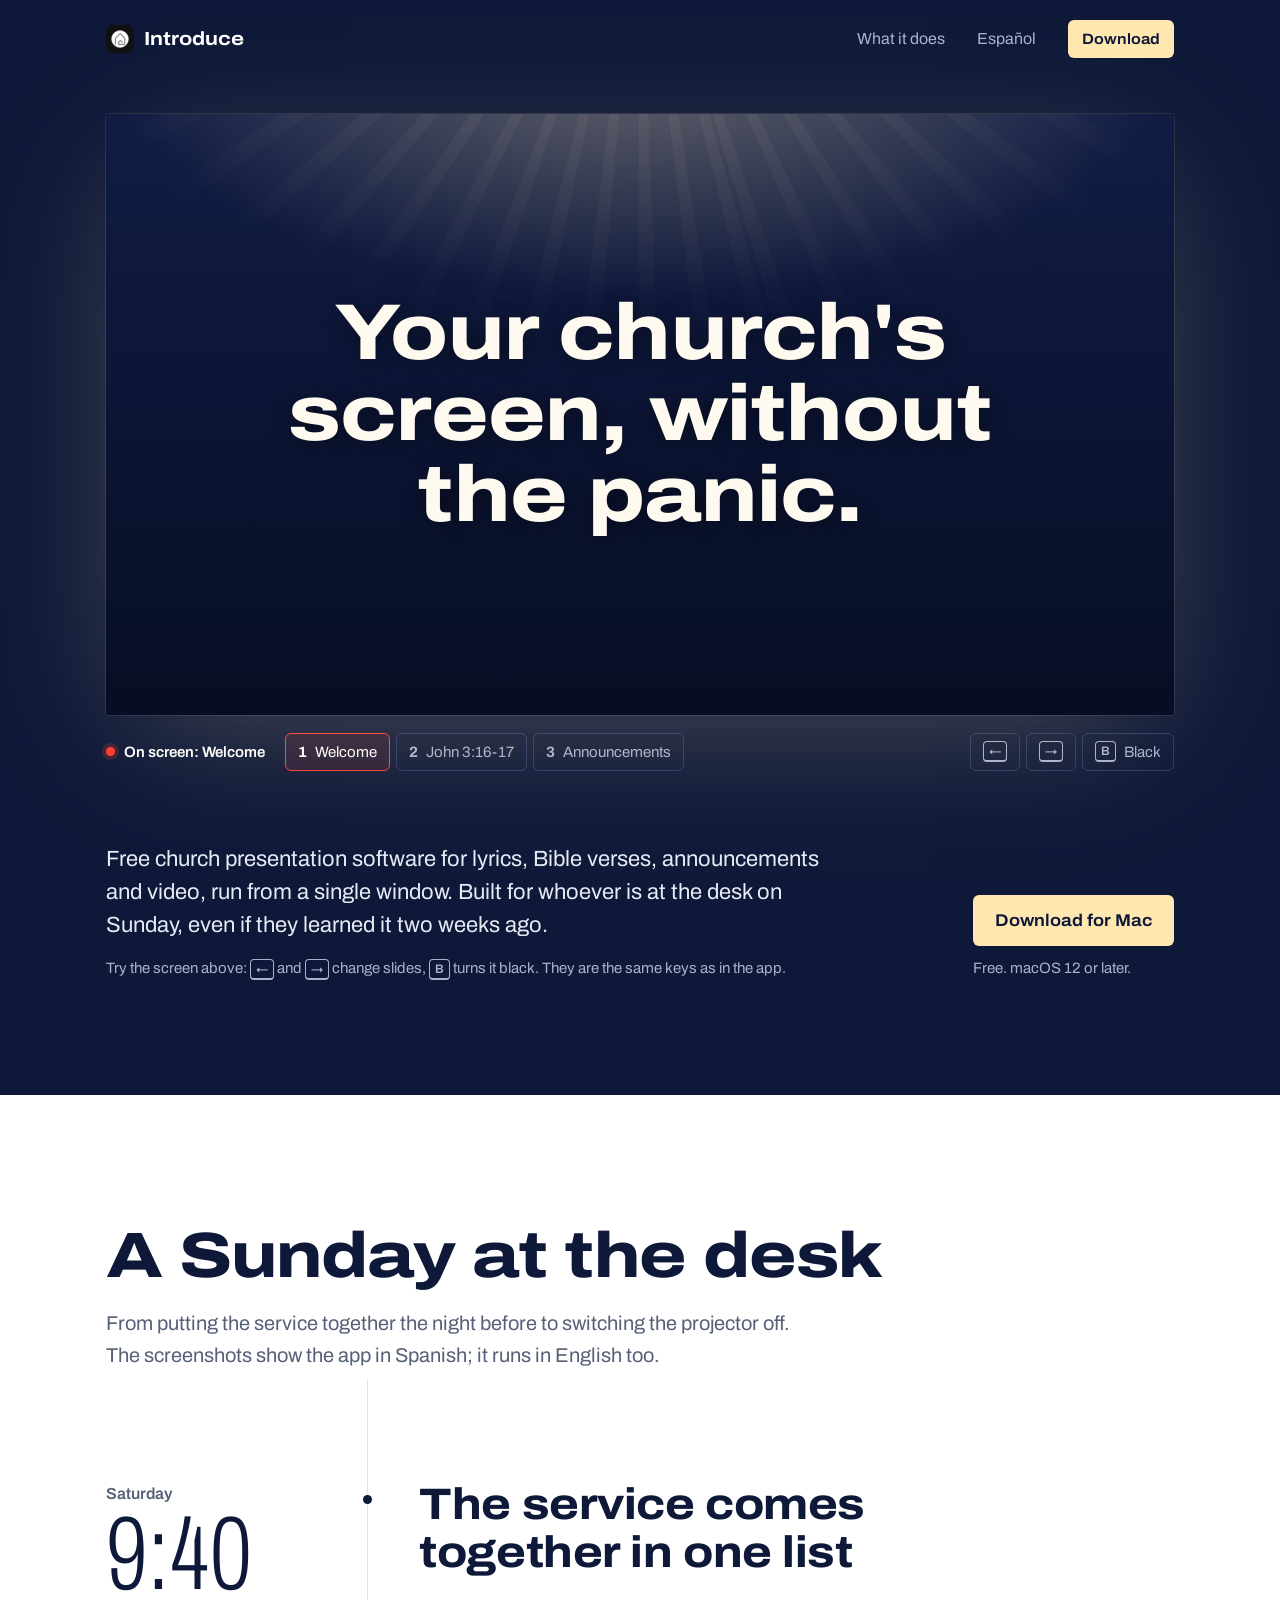
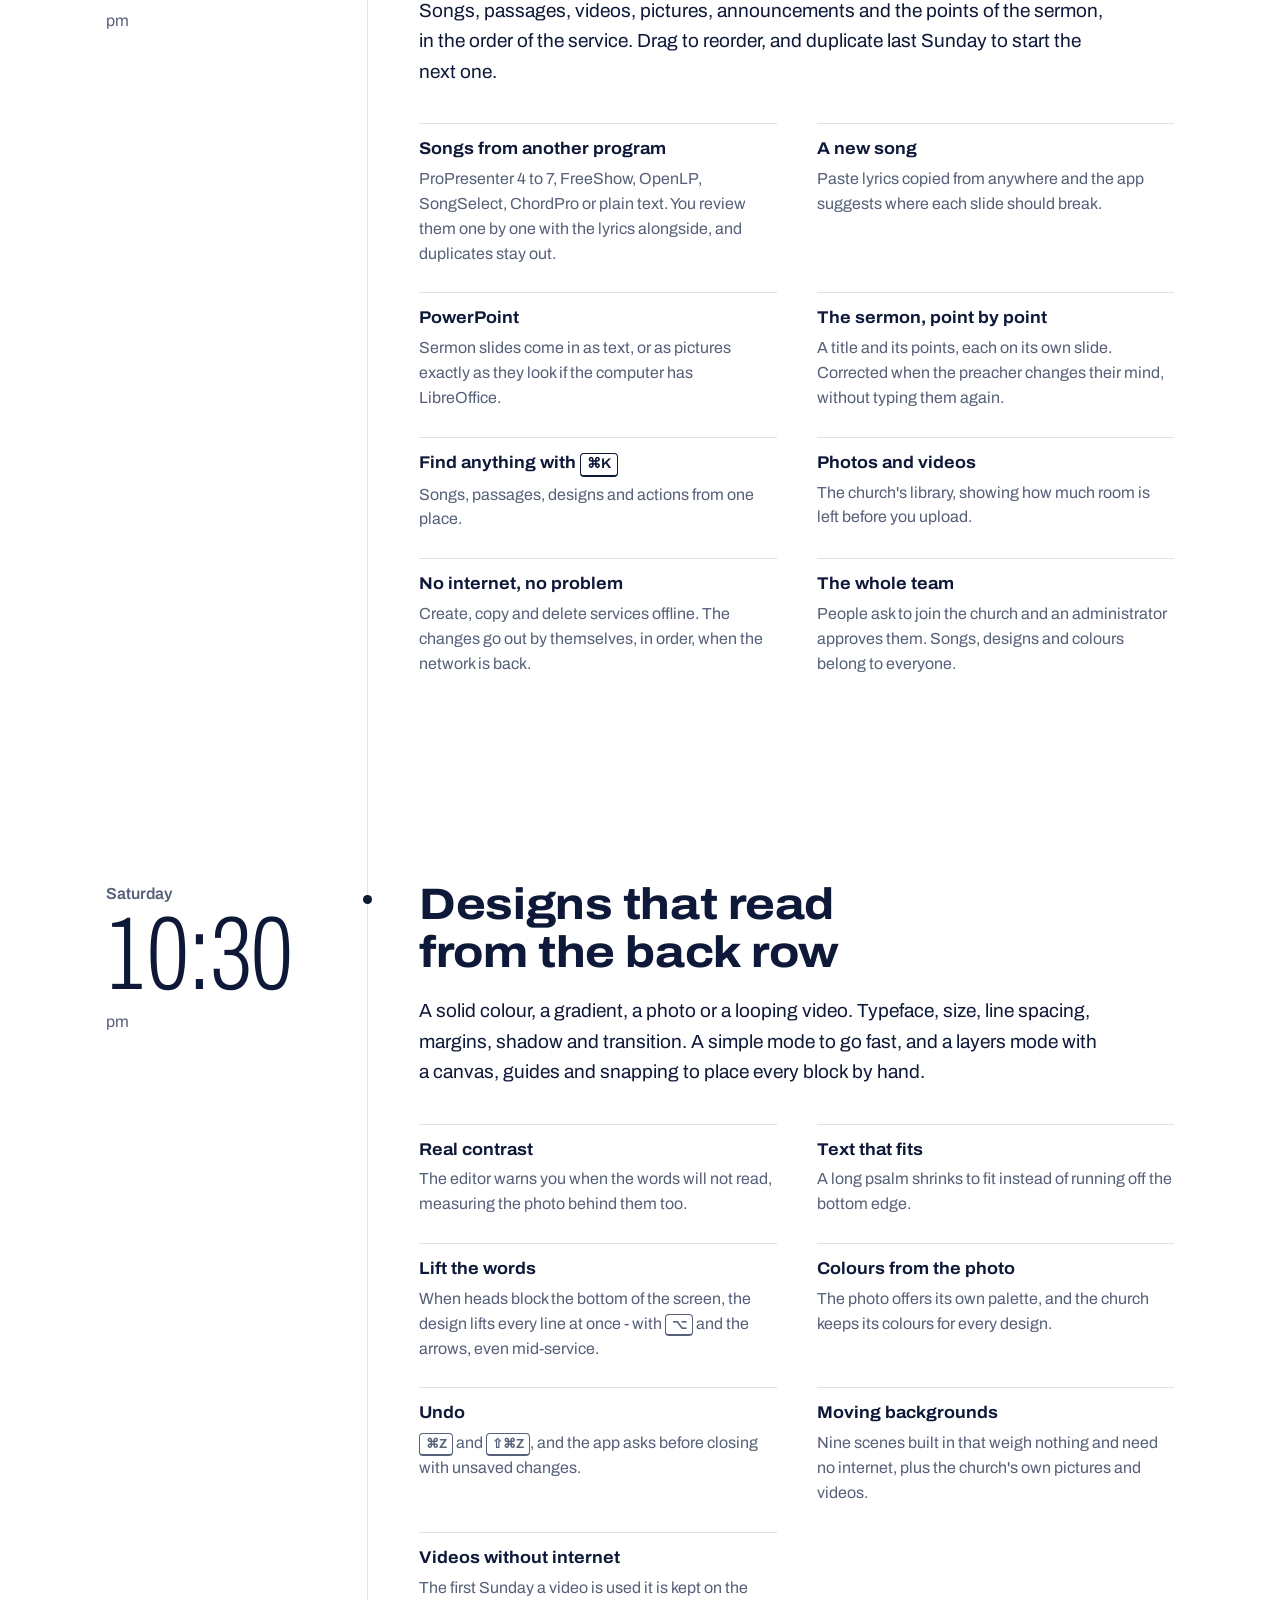
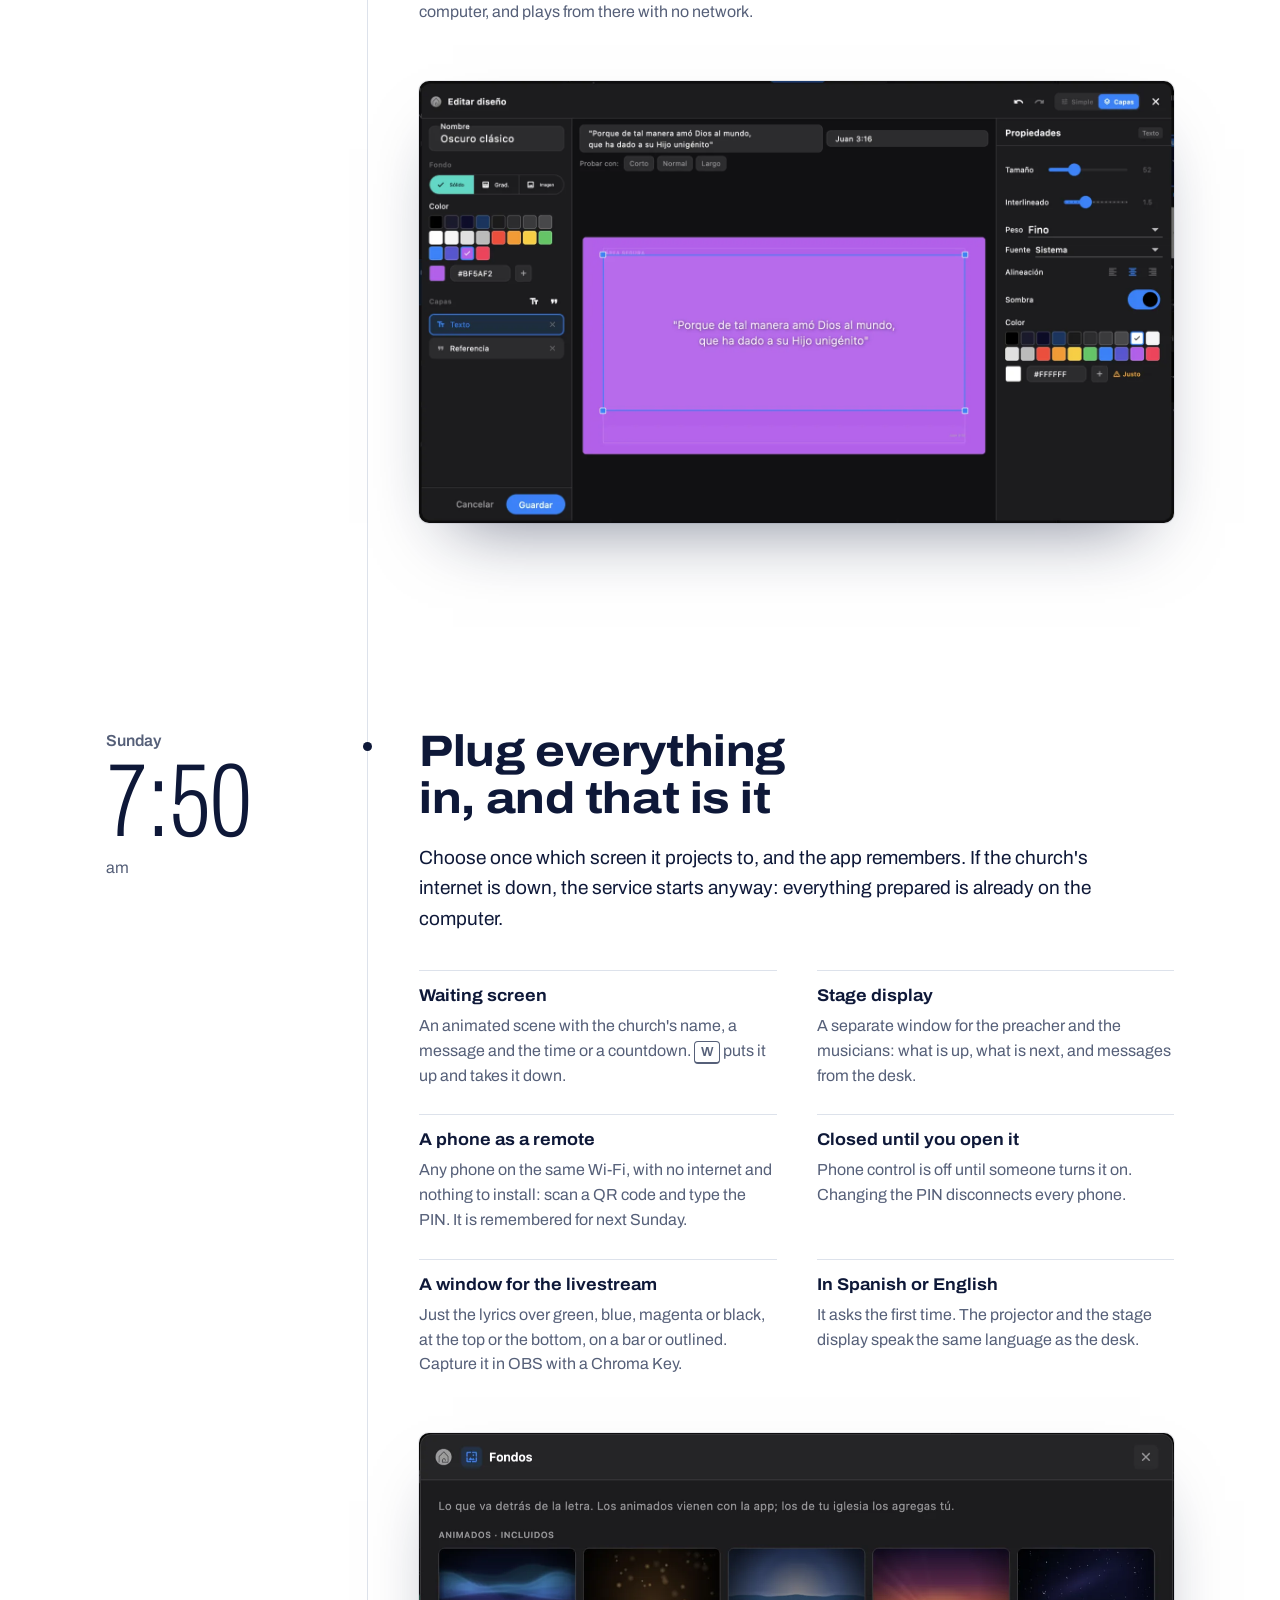
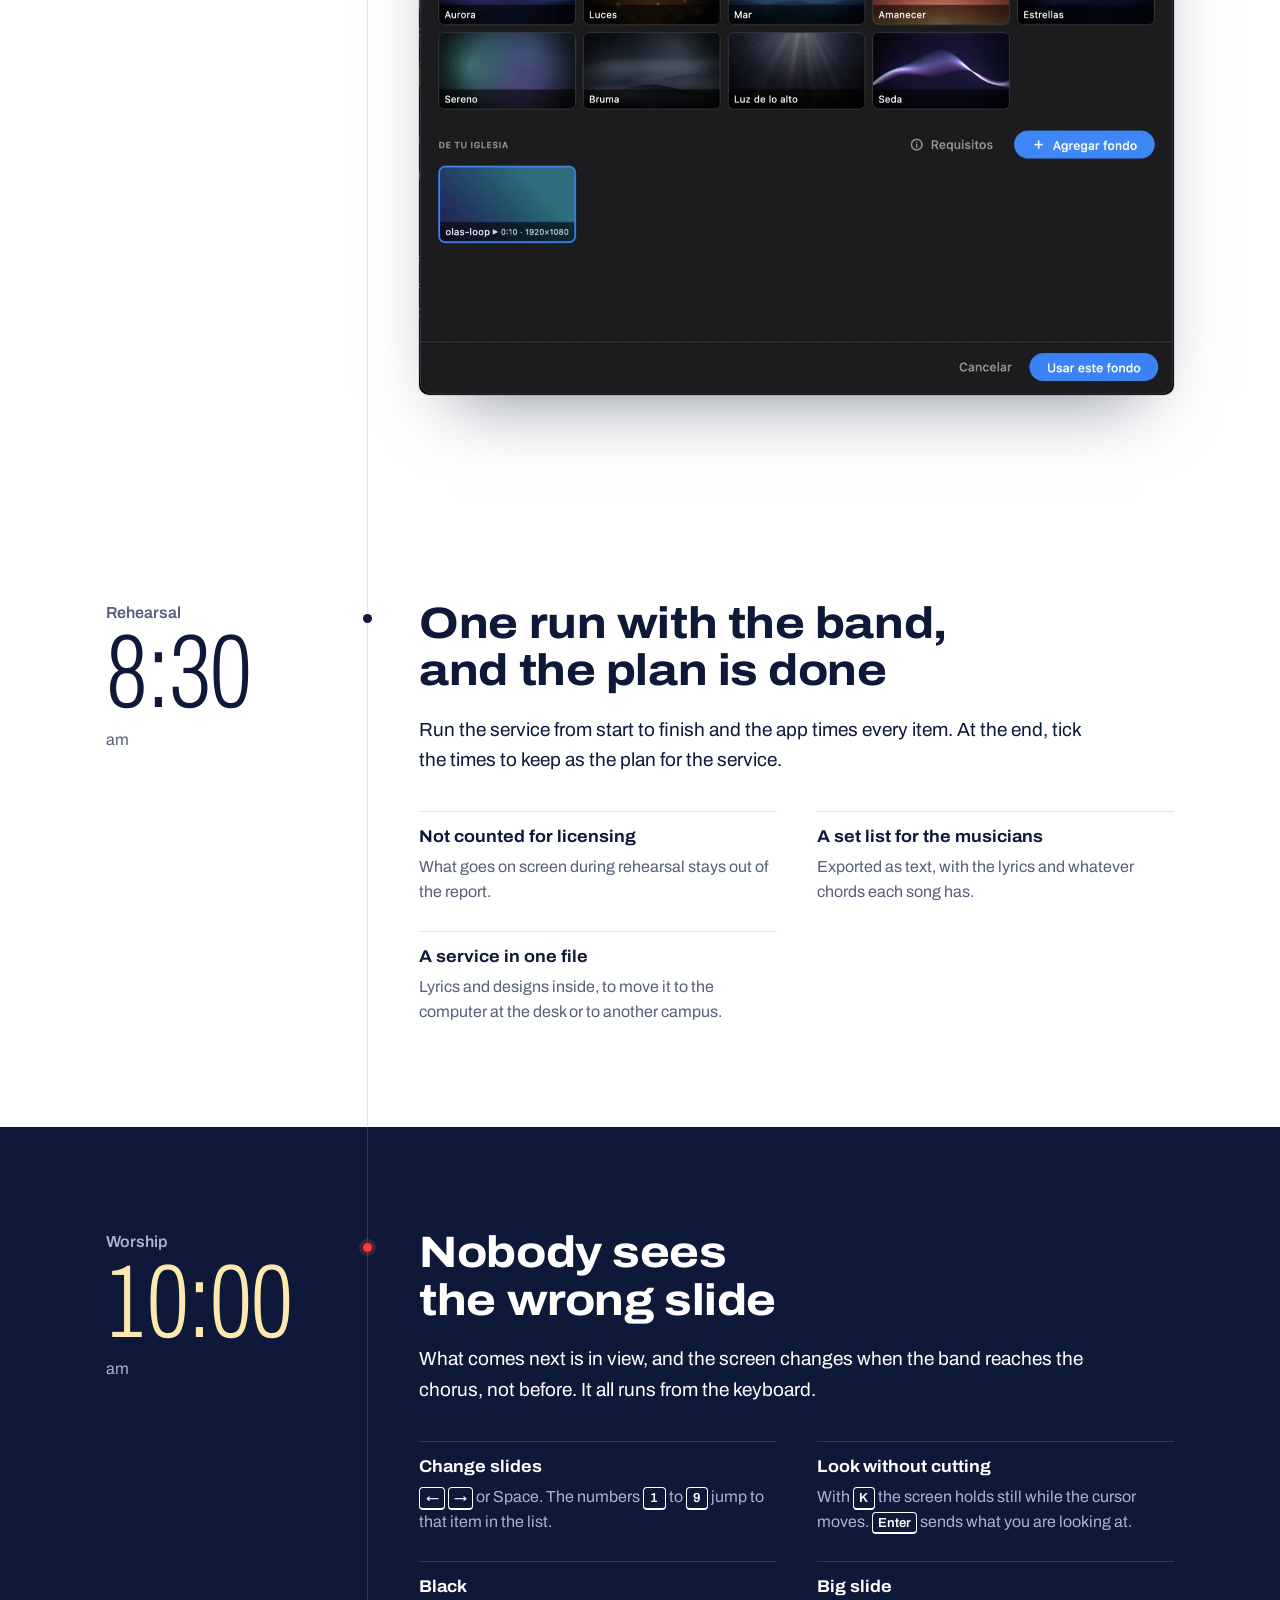
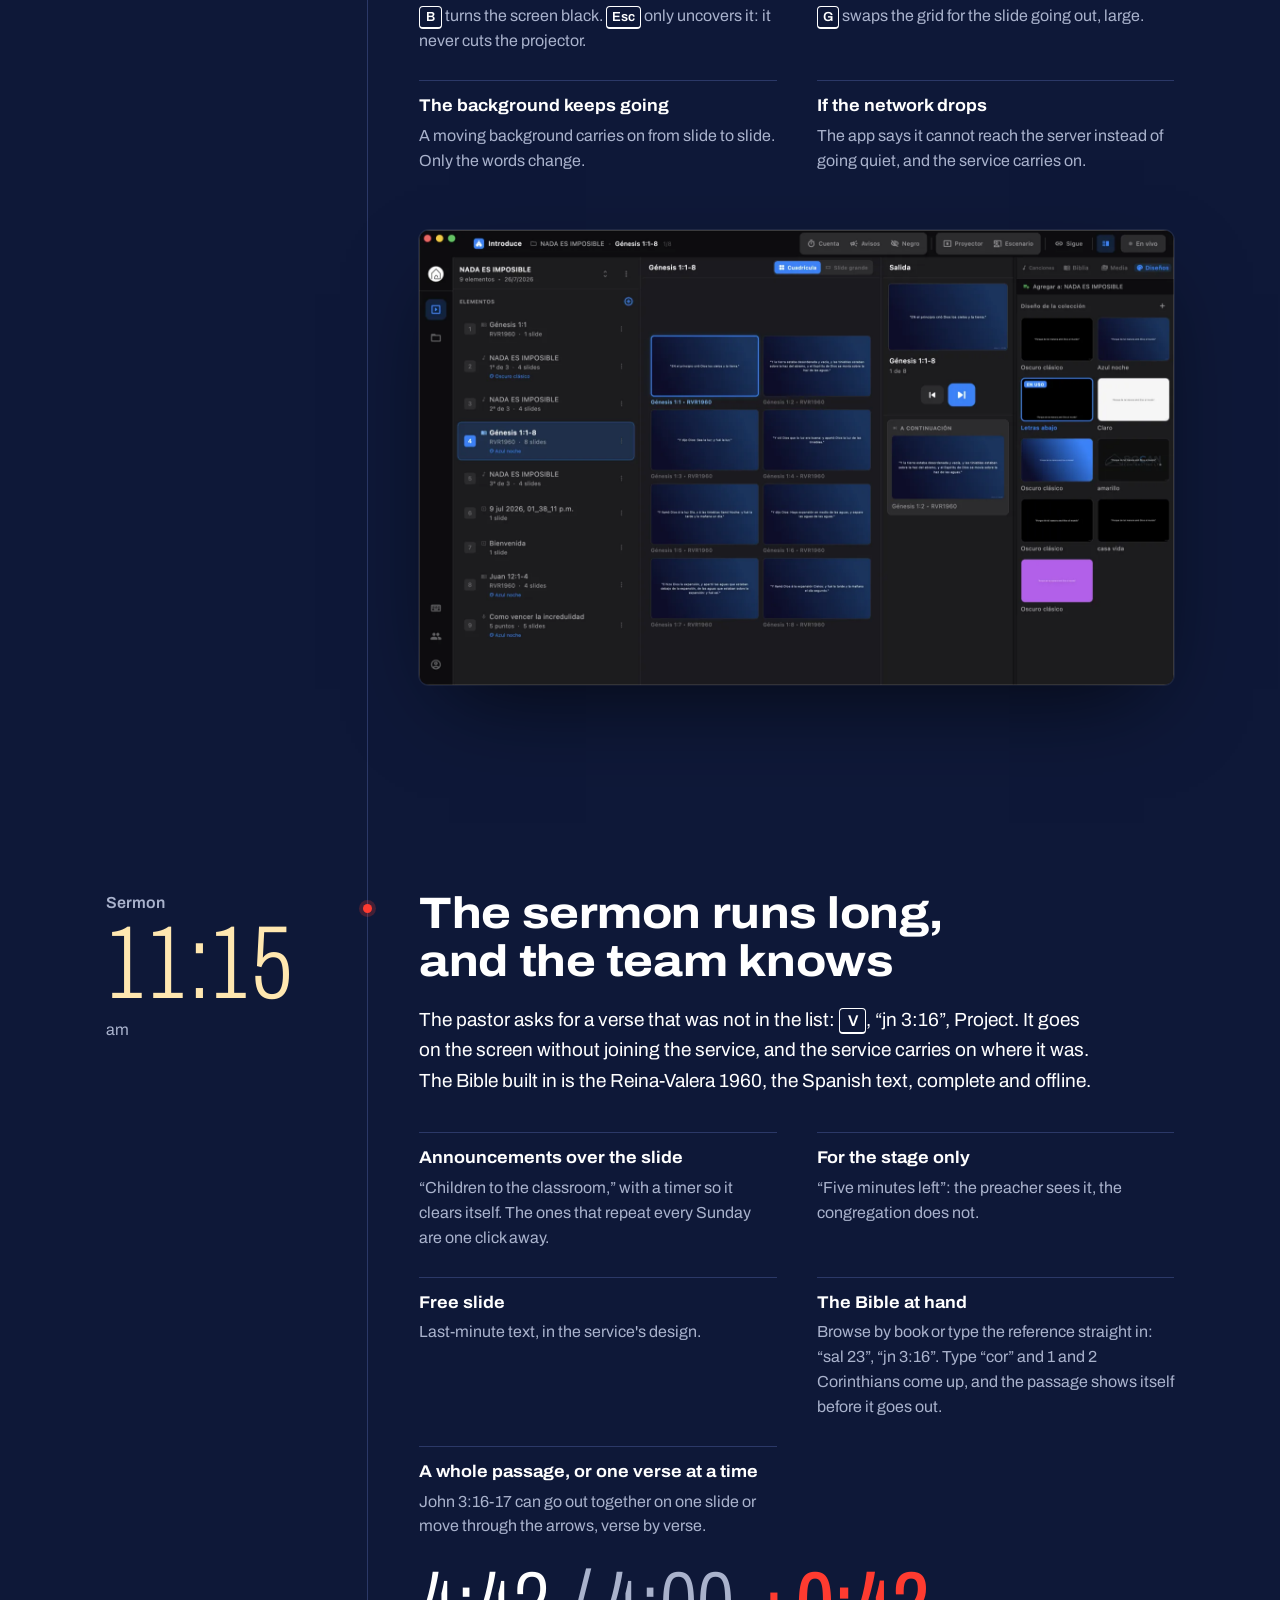
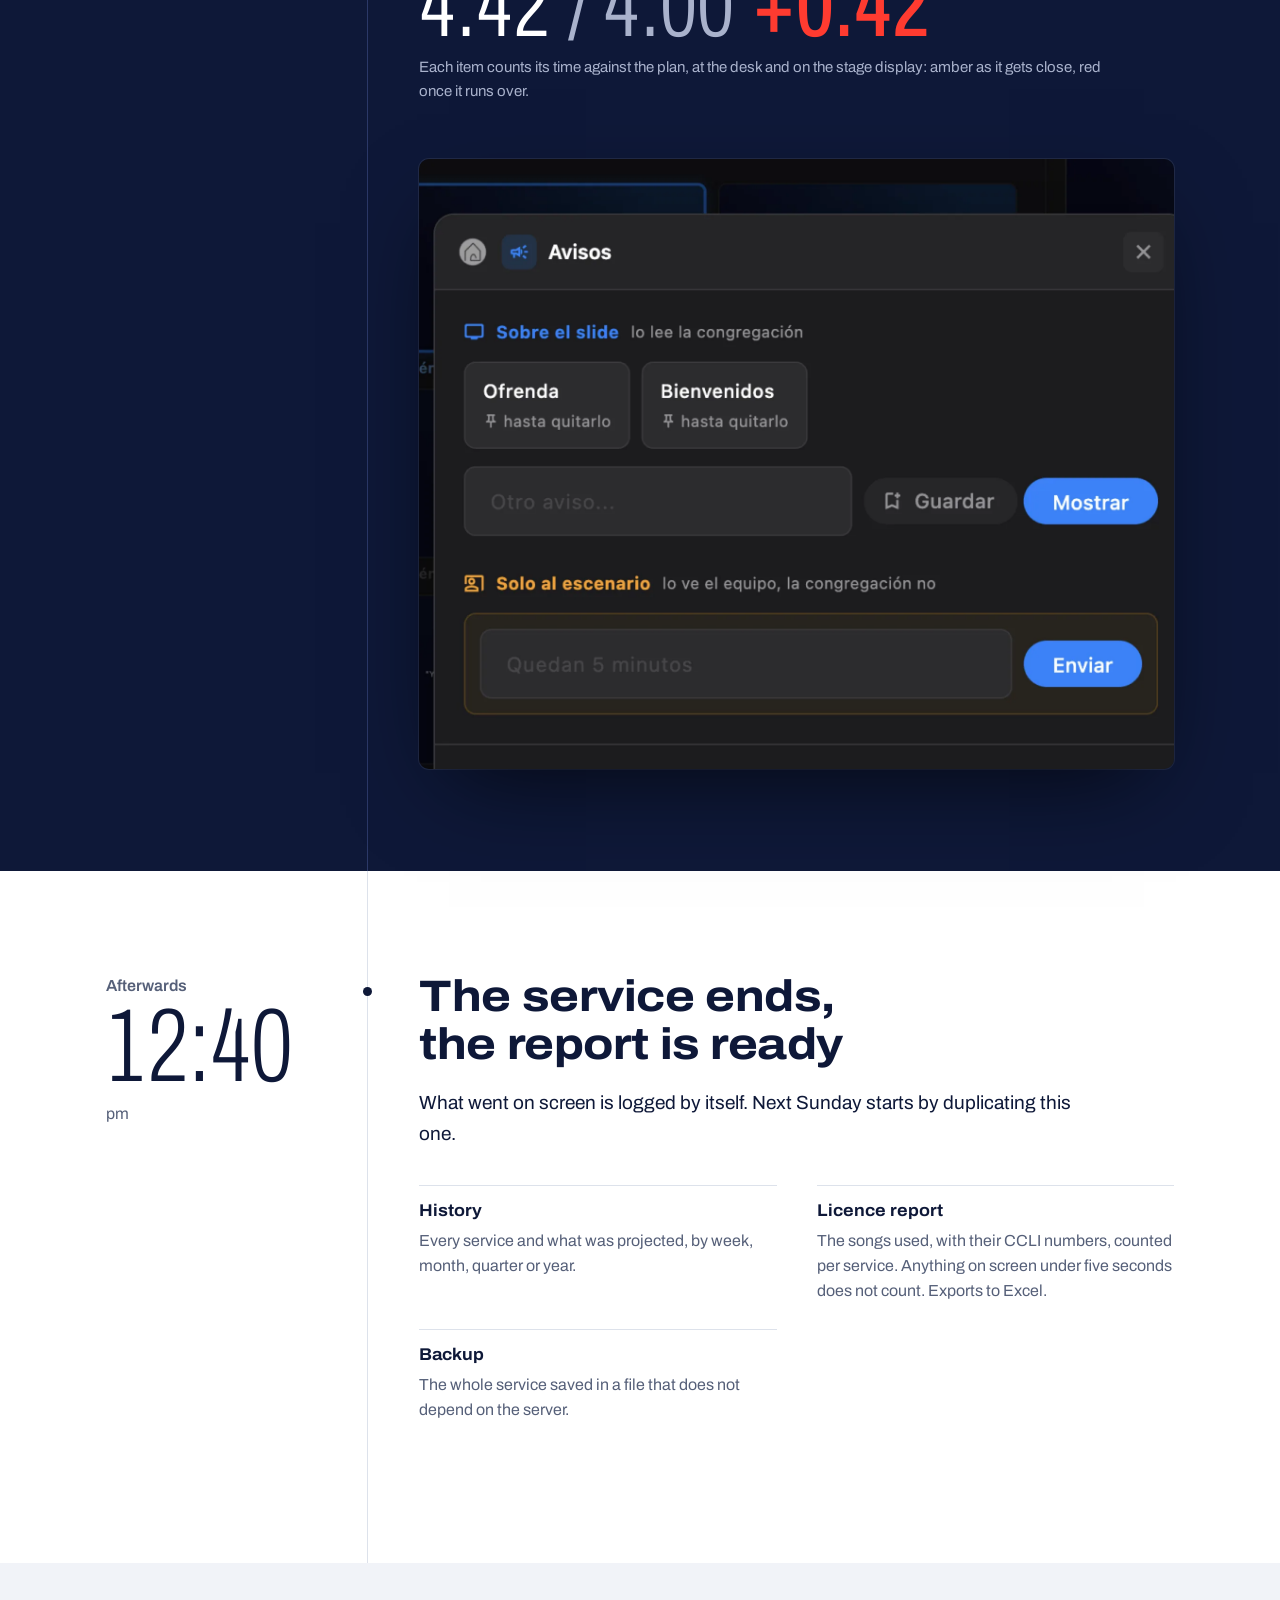
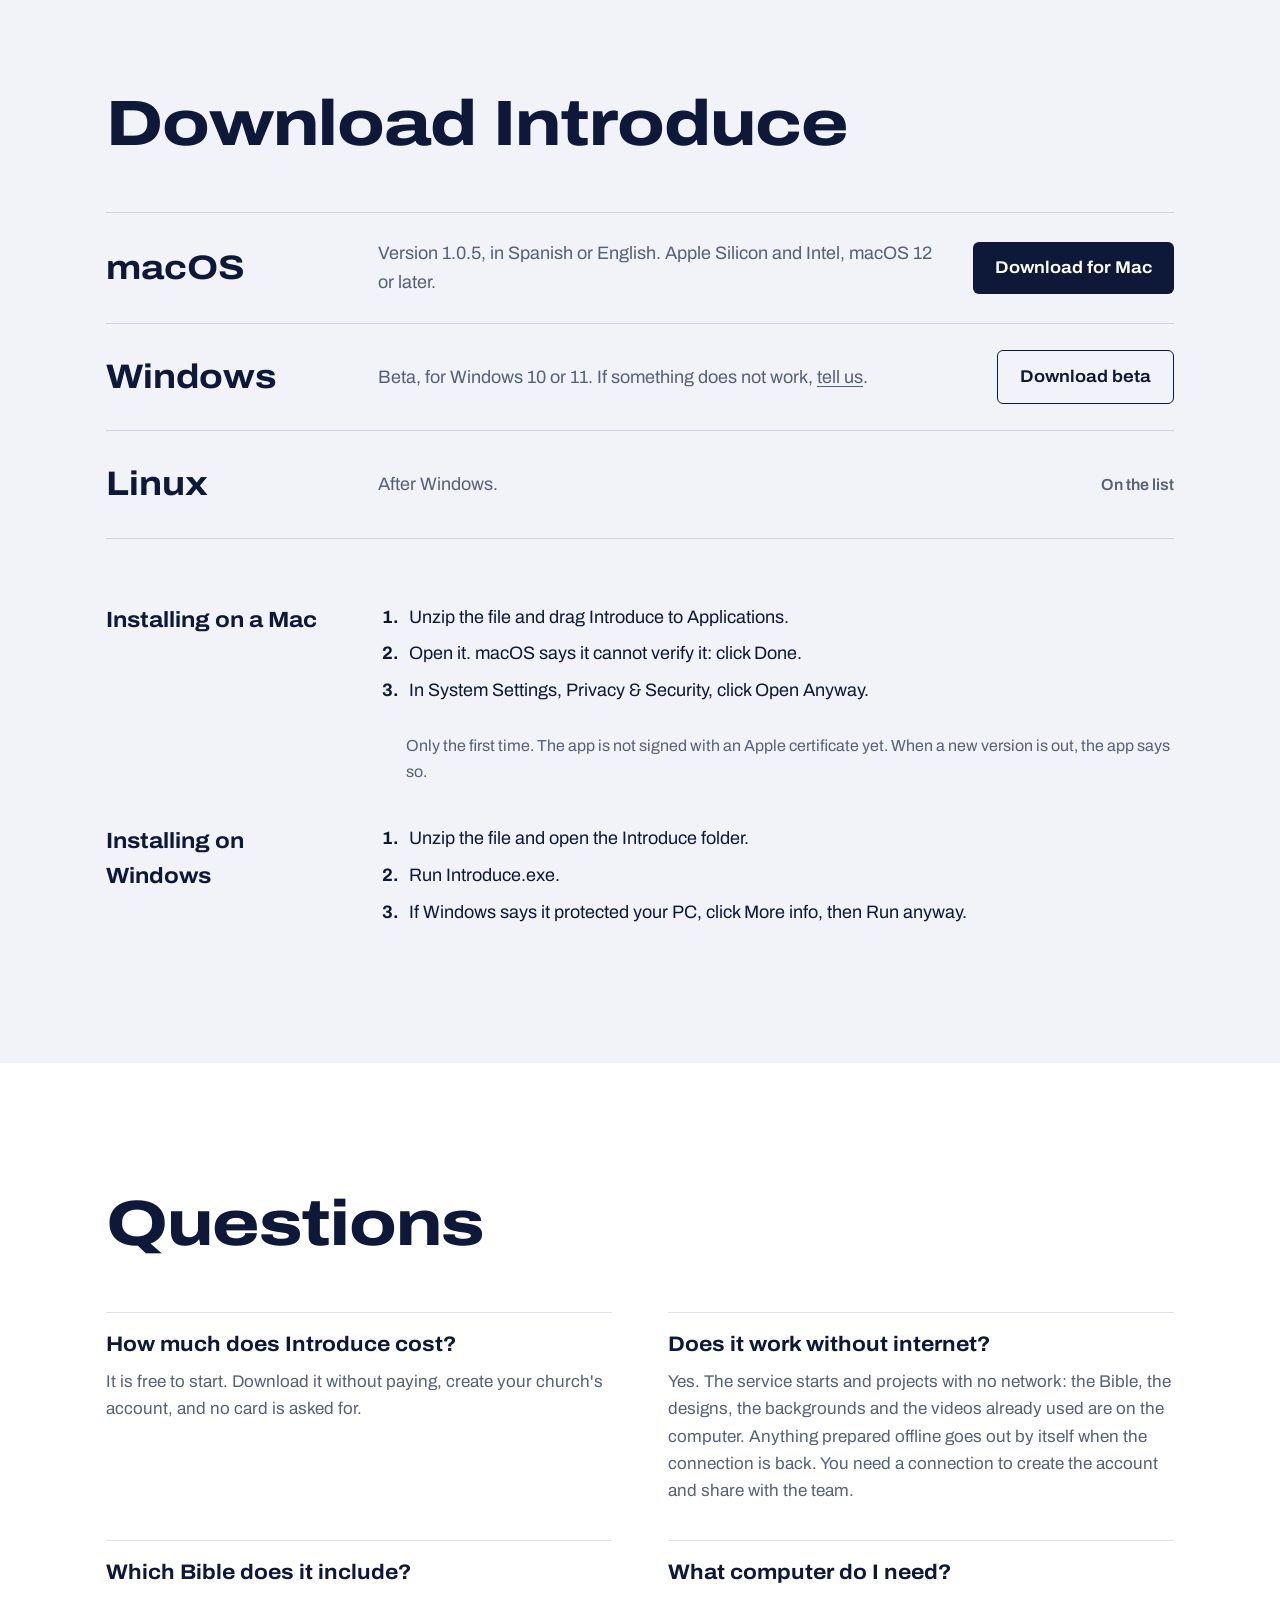
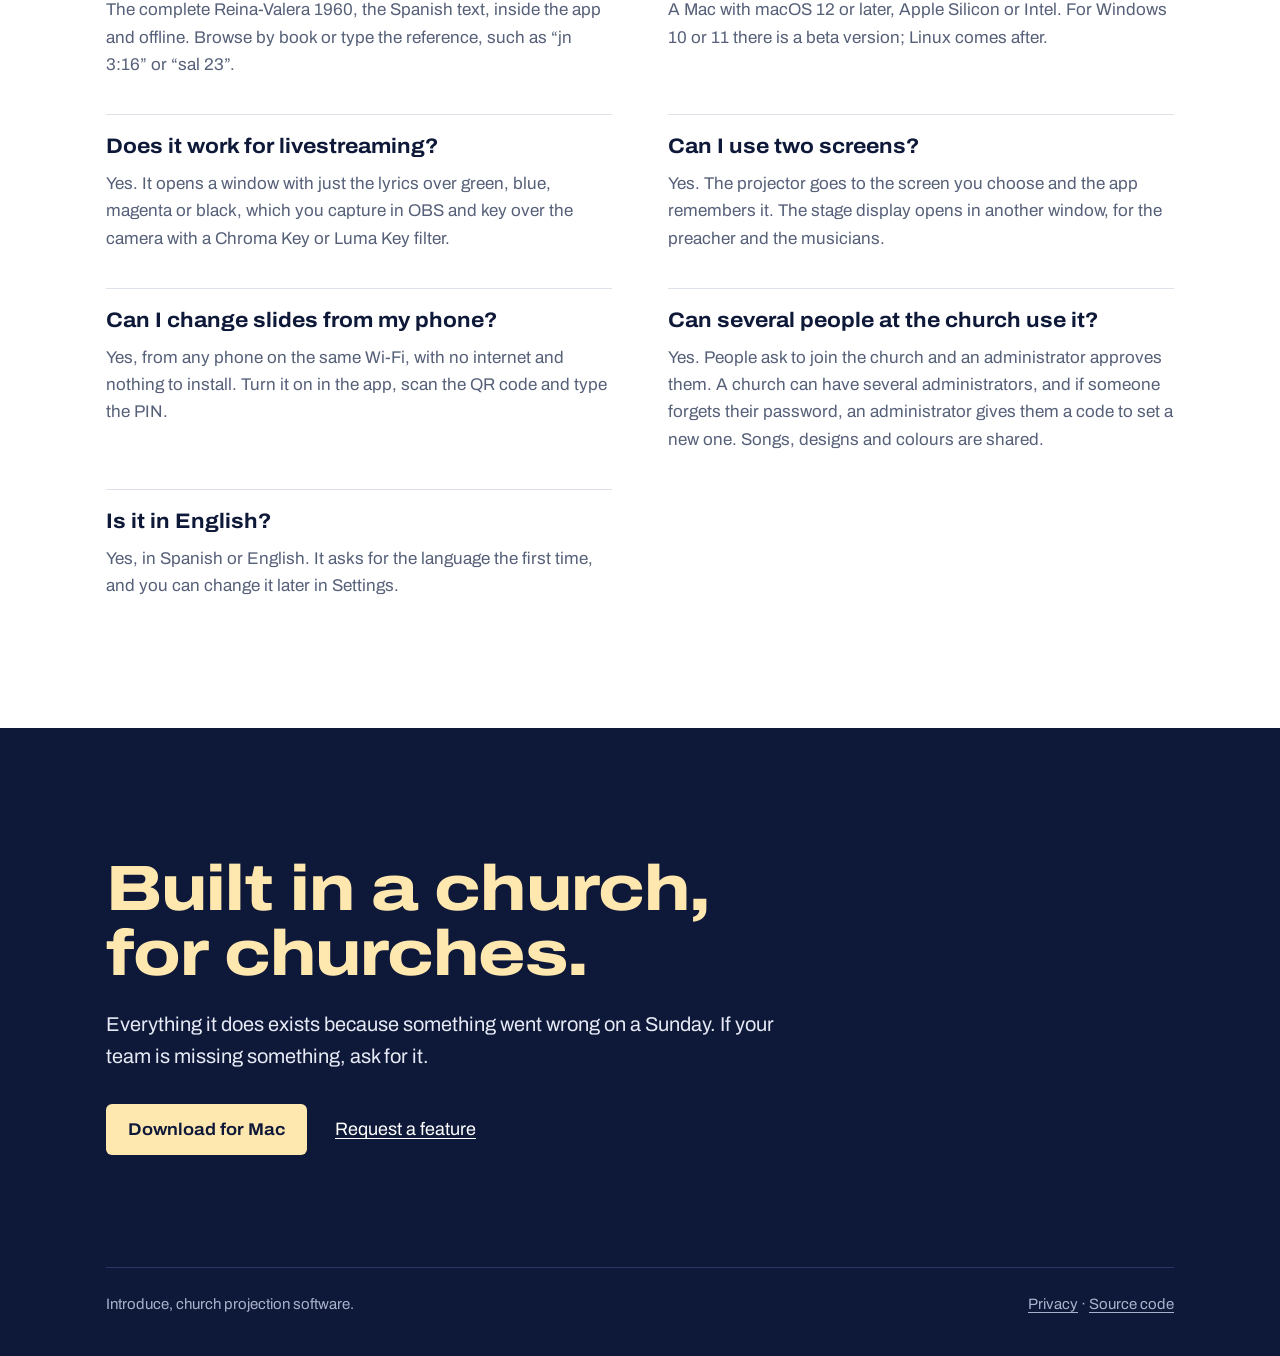
==== en/index.html @ 2f741be6 "Say what Enter actually does in the quick verse box Enter adds the passage to the service; projectin" ====
<!doctype html>
<html lang="en">
<head>
<meta charset="utf-8">
<meta name="viewport" content="width=device-width, initial-scale=1">
<title>Introduce: free church presentation software</title>
<meta name="description" content="Put lyrics, Bible verses and announcements on your church's screen from one window. Free, works offline, and imports your ProPresenter or OpenLP songs.">
<meta name="theme-color" content="#0e1838">
<link rel="canonical" href="https://introducechurch.com/en/">

<link rel="alternate" hreflang="es" href="https://introducechurch.com/">
<link rel="alternate" hreflang="en" href="https://introducechurch.com/en/">
<link rel="alternate" hreflang="x-default" href="https://introducechurch.com/">

<meta property="og:site_name" content="Introduce">
<meta property="og:type" content="website">
<meta property="og:locale" content="en_US">
<meta property="og:locale:alternate" content="es_LA">
<meta property="og:url" content="https://introducechurch.com/en/">
<meta property="og:title" content="Introduce: your church's screen, without the panic">
<meta property="og:description" content="Free church presentation software for lyrics, verses and announcements. Works offline.">
<meta property="og:image" content="https://introducechurch.com/assets/og-en.png">
<meta property="og:image:width" content="1200">
<meta property="og:image:height" content="630">
<meta property="og:image:alt" content="Your church's screen, without the panic. Introduce, introducechurch.com">
<meta name="twitter:card" content="summary_large_image">

<link rel="icon" type="image/png" sizes="256x256" href="../assets/icon.png">
<link rel="apple-touch-icon" href="../assets/icon-512.png">
<link rel="preconnect" href="https://fonts.googleapis.com">
<link rel="preconnect" href="https://fonts.gstatic.com" crossorigin>
<link href="https://fonts.googleapis.com/css2?family=Archivo:wdth,wght@62..125,100..900&display=swap" rel="stylesheet">
<link rel="stylesheet" href="../styles.css">
<script>document.documentElement.classList.add('js')</script>
<script type="application/ld+json">
{
  "@context": "https://schema.org",
  "@graph": [
    {
      "@type": "WebSite",
      "@id": "https://introducechurch.com/#website",
      "url": "https://introducechurch.com/",
      "name": "Introduce",
      "alternateName": "Introduce Church",
      "inLanguage": [
        "es",
        "en"
      ]
    },
    {
      "@type": "SoftwareApplication",
      "@id": "https://introducechurch.com/#app",
      "name": "Introduce",
      "description": "Church presentation software for lyrics, Bible verses, announcements and video, online or offline.",
      "applicationCategory": "MultimediaApplication",
      "operatingSystem": "macOS 12+, Windows 10+",
      "softwareVersion": "1.0.5",
      "inLanguage": [
        "es",
        "en"
      ],
      "url": "https://introducechurch.com/en/",
      "downloadUrl": "https://github.com/steven230500/introduce-church/releases/latest",
      "image": "https://introducechurch.com/assets/og-en.png",
      "screenshot": "https://introducechurch.com/assets/panel-principal.webp",
      "offers": {
        "@type": "Offer",
        "price": "0",
        "priceCurrency": "USD"
      }
    }
  ]
}
</script>
</head>
<body>

<a class="saltar" href="#sunday">Skip to content</a>

<header class="cabecera">
  <div class="contenedor">
    <a class="marca" href="/en/">
      <img src="../assets/icon.png" alt="" width="28" height="28">
      <span>Introduce</span>
    </a>
    <nav aria-label="Main">
      <a class="opcional" href="#sunday">What it does</a>
      <a href="/" hreflang="es" lang="es">Español</a>
      <a class="boton boton-luz" href="#download">Download</a>
    </nav>
  </div>
</header>

<main>

  <section class="escenario" aria-label="Introduction">
    <div class="contenedor">
      <div class="monitor">

      <div class="pantalla" data-pantalla>
        <div class="escena" aria-hidden="true"></div>

        <div class="slide" data-item="0">
          <h1>Your church's screen, without the panic.</h1>
        </div>

        <div class="slide" data-item="1" aria-hidden="true">
          <p class="versiculo">For God so loved the world, that he gave his only begotten Son, that whosoever believeth in him should not perish, but have everlasting life.</p>
          <p class="cita">John 3:16, KJV</p>
        </div>

        <div class="slide" data-item="1" aria-hidden="true">
          <p class="versiculo">For God sent not his Son into the world to condemn the world; but that the world through him might be saved.</p>
          <p class="cita">John 3:17, KJV</p>
        </div>

        <div class="slide" data-item="2" aria-hidden="true">
          <p class="anuncio-hora">Tonight at 7:00</p>
          <p class="anuncio">Youth group</p>
        </div>

        <div class="negro" aria-hidden="true"></div>
        <div class="encendido" aria-hidden="true"></div>
      </div>

      <div class="consola" data-consola
           data-texto-vivo="On screen"
           data-texto-negro="Screen is black"
           data-texto-de="of">
        <p class="estado" data-estado aria-live="polite">On screen</p>

        <ol class="lista" aria-label="Running order">
          <li><button type="button" data-ir="0"><span class="numero">1</span> Welcome</button></li>
          <li><button type="button" data-ir="1"><span class="numero">2</span> John 3:16-17</button></li>
          <li><button type="button" data-ir="2"><span class="numero">3</span> Announcements</button></li>
        </ol>

        <div class="mandos">
          <button type="button" data-accion="anterior" aria-label="Previous slide"><kbd>←</kbd></button>
          <button type="button" data-accion="siguiente" aria-label="Next slide"><kbd>→</kbd></button>
          <button type="button" data-accion="negro" aria-pressed="false"><kbd>B</kbd> Black</button>
        </div>
      </div>

      </div>

      <div class="presentacion">
        <div>
          <p class="entrada">
            Free church presentation software for lyrics, Bible verses,
            announcements and video, run from a single window. Built for
            whoever is at the desk on Sunday, even if they learned it two weeks
            ago.
          </p>
          <p class="pista">
            Try the screen above: <kbd>←</kbd> and <kbd>→</kbd> change slides,
            <kbd>B</kbd> turns it black. They are the same keys as in the app.
          </p>
        </div>
        <div class="descarga-rapida">
          <a class="boton boton-luz" href="#download">Download for Mac</a>
          <p>Free. macOS 12 or later.</p>
        </div>
      </div>

    </div>
  </section>

  <section id="sunday" aria-labelledby="sunday-title">

    <div class="domingo-intro contenedor">
      <h2 id="sunday-title">A Sunday at the desk</h2>
      <p>
        From putting the service together the night before to switching the
        projector off. The screenshots show the app in Spanish; it runs in
        English too.
      </p>
    </div>

    <article class="parada">
      <div class="contenedor">
        <p class="reloj"><span class="dia">Saturday</span><time datetime="21:40">9:40</time><span class="meridiano">pm</span></p>
        <div class="cuerpo">
          <h3>The service comes together in one list</h3>
          <p>
            Songs, passages, videos, pictures, announcements and the points of
            the sermon, in the order of the service. Drag to reorder, and
            duplicate last Sunday to start the next one.
          </p>
          <dl class="funciones">
            <div>
              <dt>Songs from another program</dt>
              <dd>ProPresenter 4 to 7, FreeShow, OpenLP, SongSelect, ChordPro or plain text. You review them one by one with the lyrics alongside, and duplicates stay out.</dd>
            </div>
            <div>
              <dt>A new song</dt>
              <dd>Paste lyrics copied from anywhere and the app suggests where each slide should break.</dd>
            </div>
            <div>
              <dt>PowerPoint</dt>
              <dd>Sermon slides come in as text, or as pictures exactly as they look if the computer has LibreOffice.</dd>
            </div>
            <div>
              <dt>The sermon, point by point</dt>
              <dd>A title and its points, each on its own slide. Corrected when the preacher changes their mind, without typing them again.</dd>
            </div>
            <div>
              <dt>Find anything with <kbd>⌘K</kbd></dt>
              <dd>Songs, passages, designs and actions from one place.</dd>
            </div>
            <div>
              <dt>Photos and videos</dt>
              <dd>The church's library, showing how much room is left before you upload.</dd>
            </div>
            <div>
              <dt>No internet, no problem</dt>
              <dd>Create, copy and delete services offline. The changes go out by themselves, in order, when the network is back.</dd>
            </div>
            <div>
              <dt>The whole team</dt>
              <dd>People ask to join the church and an administrator approves them. Songs, designs and colours belong to everyone.</dd>
            </div>
          </dl>
        </div>
      </div>
    </article>

    <article class="parada">
      <div class="contenedor">
        <p class="reloj"><span class="dia">Saturday</span><time datetime="22:30">10:30</time><span class="meridiano">pm</span></p>
        <div class="cuerpo">
          <h3>Designs that read from the back row</h3>
          <p>
            A solid colour, a gradient, a photo or a looping video. Typeface,
            size, line spacing, margins, shadow and transition. A simple mode to
            go fast, and a layers mode with a canvas, guides and snapping to
            place every block by hand.
          </p>
          <dl class="funciones">
            <div>
              <dt>Real contrast</dt>
              <dd>The editor warns you when the words will not read, measuring the photo behind them too.</dd>
            </div>
            <div>
              <dt>Text that fits</dt>
              <dd>A long psalm shrinks to fit instead of running off the bottom edge.</dd>
            </div>
            <div>
              <dt>Lift the words</dt>
              <dd>When heads block the bottom of the screen, the design lifts every line at once - with <kbd>⌥</kbd> and the arrows, even mid-service.</dd>
            </div>
            <div>
              <dt>Colours from the photo</dt>
              <dd>The photo offers its own palette, and the church keeps its colours for every design.</dd>
            </div>
            <div>
              <dt>Undo</dt>
              <dd><kbd>⌘Z</kbd> and <kbd>⇧⌘Z</kbd>, and the app asks before closing with unsaved changes.</dd>
            </div>
            <div>
              <dt>Moving backgrounds</dt>
              <dd>Nine scenes built in that weigh nothing and need no internet, plus the church's own pictures and videos.</dd>
            </div>
            <div>
              <dt>Videos without internet</dt>
              <dd>The first Sunday a video is used it is kept on the computer, and plays from there with no network.</dd>
            </div>
          </dl>
          <figure class="captura">
            <img src="../assets/editor-capas.webp" alt="The design editor in layers mode, with the canvas, the guides and the safe area" width="1600" height="937" loading="lazy" decoding="async">
          </figure>
        </div>
      </div>
    </article>

    <article class="parada">
      <div class="contenedor">
        <p class="reloj"><span class="dia">Sunday</span><time datetime="07:50">7:50</time><span class="meridiano">am</span></p>
        <div class="cuerpo">
          <h3>Plug everything in, and that is it</h3>
          <p>
            Choose once which screen it projects to, and the app remembers. If
            the church's internet is down, the service starts anyway:
            everything prepared is already on the computer.
          </p>
          <dl class="funciones">
            <div>
              <dt>Waiting screen</dt>
              <dd>An animated scene with the church's name, a message and the time or a countdown. <kbd>W</kbd> puts it up and takes it down.</dd>
            </div>
            <div>
              <dt>Stage display</dt>
              <dd>A separate window for the preacher and the musicians: what is up, what is next, and messages from the desk.</dd>
            </div>
            <div>
              <dt>A phone as a remote</dt>
              <dd>Any phone on the same Wi-Fi, with no internet and nothing to install: scan a QR code and type the PIN. It is remembered for next Sunday.</dd>
            </div>
            <div>
              <dt>Closed until you open it</dt>
              <dd>Phone control is off until someone turns it on. Changing the PIN disconnects every phone.</dd>
            </div>
            <div>
              <dt>A window for the livestream</dt>
              <dd>Just the lyrics over green, blue, magenta or black, at the top or the bottom, on a bar or outlined. Capture it in OBS with a Chroma Key.</dd>
            </div>
            <div>
              <dt>In Spanish or English</dt>
              <dd>It asks the first time. The projector and the stage display speak the same language as the desk.</dd>
            </div>
          </dl>
          <figure class="captura angosta">
            <img src="../assets/fondos.webp" alt="The background picker with the nine built-in animated scenes and one of the church's own" width="1400" height="1042" loading="lazy" decoding="async">
          </figure>
        </div>
      </div>
    </article>

    <article class="parada">
      <div class="contenedor">
        <p class="reloj"><span class="dia">Rehearsal</span><time datetime="08:30">8:30</time><span class="meridiano">am</span></p>
        <div class="cuerpo">
          <h3>One run with the band, and the plan is done</h3>
          <p>
            Run the service from start to finish and the app times every item.
            At the end, tick the times to keep as the plan for the service.
          </p>
          <dl class="funciones">
            <div>
              <dt>Not counted for licensing</dt>
              <dd>What goes on screen during rehearsal stays out of the report.</dd>
            </div>
            <div>
              <dt>A set list for the musicians</dt>
              <dd>Exported as text, with the lyrics and whatever chords each song has.</dd>
            </div>
            <div>
              <dt>A service in one file</dt>
              <dd>Lyrics and designs inside, to move it to the computer at the desk or to another campus.</dd>
            </div>
          </dl>
        </div>
      </div>
    </article>

    <article class="parada apagado">
      <div class="contenedor">
        <p class="reloj"><span class="dia">Worship</span><time datetime="10:00">10:00</time><span class="meridiano">am</span></p>
        <div class="cuerpo">
          <h3>Nobody sees the wrong slide</h3>
          <p>
            What comes next is in view, and the screen changes when the band
            reaches the chorus, not before. It all runs from the keyboard.
          </p>
          <dl class="funciones">
            <div>
              <dt>Change slides</dt>
              <dd><kbd>←</kbd> <kbd>→</kbd> or Space. The numbers <kbd>1</kbd> to <kbd>9</kbd> jump to that item in the list.</dd>
            </div>
            <div>
              <dt>Look without cutting</dt>
              <dd>With <kbd>K</kbd> the screen holds still while the cursor moves. <kbd>Enter</kbd> sends what you are looking at.</dd>
            </div>
            <div>
              <dt>Black</dt>
              <dd><kbd>B</kbd> turns the screen black. <kbd>Esc</kbd> only uncovers it: it never cuts the projector.</dd>
            </div>
            <div>
              <dt>Big slide</dt>
              <dd><kbd>G</kbd> swaps the grid for the slide going out, large.</dd>
            </div>
            <div>
              <dt>The background keeps going</dt>
              <dd>A moving background carries on from slide to slide. Only the words change.</dd>
            </div>
            <div>
              <dt>If the network drops</dt>
              <dd>The app says it cannot reach the server instead of going quiet, and the service carries on.</dd>
            </div>
          </dl>
          <figure class="captura">
            <img src="../assets/panel-principal.webp" alt="The operator console: the running order on the left, the slide grid in the middle and the output with what comes next on the right" width="1600" height="966" loading="lazy" decoding="async">
          </figure>
        </div>
      </div>
    </article>

    <article class="parada apagado">
      <div class="contenedor">
        <p class="reloj"><span class="dia">Sermon</span><time datetime="11:15">11:15</time><span class="meridiano">am</span></p>
        <div class="cuerpo">
          <h3>The sermon runs long, and the team knows</h3>
          <p>
            The pastor asks for a verse that was not in the list: <kbd>V</kbd>,
            “jn 3:16”, Project. It goes on the screen without joining the
            service, and the service carries on where it was. The Bible built in
            is the Reina-Valera 1960, the Spanish text, complete and offline.
          </p>
          <dl class="funciones">
            <div>
              <dt>Announcements over the slide</dt>
              <dd>“Children to the classroom,” with a timer so it clears itself. The ones that repeat every Sunday are one click away.</dd>
            </div>
            <div>
              <dt>For the stage only</dt>
              <dd>“Five minutes left”: the preacher sees it, the congregation does not.</dd>
            </div>
            <div>
              <dt>Free slide</dt>
              <dd>Last-minute text, in the service's design.</dd>
            </div>
            <div>
              <dt>The Bible at hand</dt>
              <dd>Browse by book or type the reference straight in: “sal 23”, “jn 3:16”. Type “cor” and 1 and 2 Corinthians come up, and the passage shows itself before it goes out.</dd>
            </div>
            <div>
              <dt>A whole passage, or one verse at a time</dt>
              <dd>John 3:16-17 can go out together on one slide or move through the arrows, verse by verse.</dd>
            </div>
          </dl>
          <p class="cronometro" aria-label="Four minutes forty-two of four planned, forty-two seconds over">
            <span class="tiempo">4:42</span>
            <span class="tiempo plan">/ 4:00</span>
            <span class="tiempo pasado">+0:42</span>
            <span class="explica">Each item counts its time against the plan, at the desk and on the stage display: amber as it gets close, red once it runs over.</span>
          </p>
          <figure class="captura angosta">
            <img src="../assets/avisos.webp" alt="The announcements dialog with two saved announcements and the message for the stage" width="1600" height="1292" loading="lazy" decoding="async">
          </figure>
        </div>
      </div>
    </article>

    <article class="parada final">
      <div class="contenedor">
        <p class="reloj"><span class="dia">Afterwards</span><time datetime="12:40">12:40</time><span class="meridiano">pm</span></p>
        <div class="cuerpo">
          <h3>The service ends, the report is ready</h3>
          <p>
            What went on screen is logged by itself. Next Sunday starts by
            duplicating this one.
          </p>
          <dl class="funciones">
            <div>
              <dt>History</dt>
              <dd>Every service and what was projected, by week, month, quarter or year.</dd>
            </div>
            <div>
              <dt>Licence report</dt>
              <dd>The songs used, with their CCLI numbers, counted per service. Anything on screen under five seconds does not count. Exports to Excel.</dd>
            </div>
            <div>
              <dt>Backup</dt>
              <dd>The whole service saved in a file that does not depend on the server.</dd>
            </div>
          </dl>
        </div>
      </div>
    </article>

  </section>

  <section id="download" class="descargas" aria-labelledby="download-title">
    <div class="contenedor">
      <h2 id="download-title">Download Introduce</h2>

      <ul class="plataformas">
        <li>
          <span class="so">macOS</span>
          <p class="detalle">Version 1.0.5, in Spanish or English. Apple Silicon and Intel, macOS 12 or later.</p>
          <a class="boton boton-tinta" href="/descargar/mac" rel="nofollow">Download for Mac</a>
        </li>
        <li>
          <span class="so">Windows</span>
          <p class="detalle">Beta, for Windows 10 or 11. If something does not work, <a href="https://github.com/steven230500/introduce-church/issues">tell us</a>.</p>
          <a class="boton boton-contorno" href="/descargar/windows" rel="nofollow">Download beta</a>
        </li>
        <li>
          <span class="so">Linux</span>
          <p class="detalle">After Windows.</p>
          <span class="pendiente">On the list</span>
        </li>
      </ul>

      <div class="instalar">
        <h3>Installing on a Mac</h3>
        <ol>
          <li>Unzip the file and drag Introduce to Applications.</li>
          <li>Open it. macOS says it cannot verify it: click Done.</li>
          <li>In System Settings, Privacy &amp; Security, click Open Anyway.</li>
        </ol>
        <p class="aclaracion">Only the first time. The app is not signed with an Apple certificate yet. When a new version is out, the app says so.</p>
      </div>

      <div class="instalar">
        <h3>Installing on Windows</h3>
        <ol>
          <li>Unzip the file and open the Introduce folder.</li>
          <li>Run Introduce.exe.</li>
          <li>If Windows says it protected your PC, click More info, then Run anyway.</li>
        </ol>
      </div>
    </div>
  </section>

  <section id="questions" class="preguntas" aria-labelledby="questions-titulo">
    <div class="contenedor">
      <h2 id="questions-titulo">Questions</h2>
      <div class="lista-preguntas">
        <div>
          <h3>How much does Introduce cost?</h3>
          <p>It is free to start. Download it without paying, create your church's account, and no card is asked for.</p>
        </div>
        <div>
          <h3>Does it work without internet?</h3>
          <p>Yes. The service starts and projects with no network: the Bible, the designs, the backgrounds and the videos already used are on the computer. Anything prepared offline goes out by itself when the connection is back. You need a connection to create the account and share with the team.</p>
        </div>
        <div>
          <h3>Which Bible does it include?</h3>
          <p>The complete Reina-Valera 1960, the Spanish text, inside the app and offline. Browse by book or type the reference, such as “jn 3:16” or “sal 23”.</p>
        </div>
        <div>
          <h3>What computer do I need?</h3>
          <p>A Mac with macOS 12 or later, Apple Silicon or Intel. For Windows 10 or 11 there is a beta version; Linux comes after.</p>
        </div>
        <div>
          <h3>Does it work for livestreaming?</h3>
          <p>Yes. It opens a window with just the lyrics over green, blue, magenta or black, which you capture in OBS and key over the camera with a Chroma Key or Luma Key filter.</p>
        </div>
        <div>
          <h3>Can I use two screens?</h3>
          <p>Yes. The projector goes to the screen you choose and the app remembers it. The stage display opens in another window, for the preacher and the musicians.</p>
        </div>
        <div>
          <h3>Can I change slides from my phone?</h3>
          <p>Yes, from any phone on the same Wi-Fi, with no internet and nothing to install. Turn it on in the app, scan the QR code and type the PIN.</p>
        </div>
        <div>
          <h3>Can several people at the church use it?</h3>
          <p>Yes. People ask to join the church and an administrator approves them. A church can have several administrators, and if someone forgets their password, an administrator gives them a code to set a new one. Songs, designs and colours are shared.</p>
        </div>
        <div>
          <h3>Is it in English?</h3>
          <p>Yes, in Spanish or English. It asks for the language the first time, and you can change it later in Settings.</p>
        </div>
      </div>
    </div>
  </section>

  <section class="cierre" aria-labelledby="closing-title">
    <div class="contenedor">
      <h2 id="closing-title">Built in a church, for churches.</h2>
      <p>
        Everything it does exists because something went wrong on a Sunday.
        If your team is missing something, ask for it.
      </p>
      <div class="acciones">
        <a class="boton boton-luz" href="#download">Download for Mac</a>
        <a href="https://github.com/steven230500/introduce-church/issues">Request a feature</a>
      </div>

      <footer class="pie">
        <p>Introduce, church projection software.</p>
        <p><a href="/en/privacy/">Privacy</a> · <a href="https://github.com/steven230500/introduce-church">Source code</a></p>
      </footer>
    </div>
  </section>

</main>

<script src="../demo.js" defer></script>
</body>
</html>
---- styles.css ----
/* Introduce — a Sunday seen from the desk.
 *
 * The page follows one service. It opens on the projection screen itself,
 * then walks the day by the clock: light while the service is being prepared
 * and after it ends, dark while the lights in the room are down. Colour here
 * says what time it is, not what section it is.
 *
 * One family, Archivo, used across its width axis: wide and heavy for what is
 * read from the back row, narrow and light for the clock, normal for reading.
 */

:root {
  --templo: #0e1838;      /* the room with the lights down */
  --lampara: #ffe7b0;     /* the projector's light */
  --vivo: #ff3b30;        /* on screen now; the same red as the app */
  --papel: #ffffff;
  --tinta: #0e1838;
  --gris: #566079;
  --gris-noche: #a9b2cc;
  --linea: #dde2eb;
  --linea-noche: #2b3867;

  --ancho: 1180px;
  --margen: clamp(20px, 5vw, 56px);
  --familia: "Archivo", "Helvetica Neue", Arial, sans-serif;
}

*,
*::before,
*::after { box-sizing: border-box; }

html { -webkit-text-size-adjust: 100%; }

body {
  margin: 0;
  background: var(--papel);
  color: var(--tinta);
  font-family: var(--familia);
  font-size: 18px;
  line-height: 1.6;
  font-stretch: 100%;
  text-rendering: optimizeLegibility;
}

img { display: block; max-width: 100%; height: auto; }

a { color: inherit; text-underline-offset: 0.18em; text-decoration-thickness: 1px; }

:focus-visible { outline: 3px solid var(--vivo); outline-offset: 3px; }

.contenedor {
  width: 100%;
  max-width: var(--ancho);
  margin-inline: auto;
  padding-inline: var(--margen);
}

.saltar {
  position: absolute;
  left: 12px;
  top: -60px;
  padding: 8px 14px;
  background: var(--lampara);
  color: var(--tinta);
  z-index: 10;
}
.saltar:focus { top: 12px; }

/* ── Buttons ─────────────────────────────────────────────────────────────── */

.boton {
  display: inline-flex;
  align-items: center;
  justify-content: center;
  min-height: 48px;
  padding: 12px 22px;
  border-radius: 6px;
  font-size: 17px;
  font-weight: 650;
  font-stretch: 108%;
  text-decoration: none;
  white-space: nowrap;
  transition: background-color 0.15s;
}

.boton-luz { background: var(--lampara); color: var(--tinta); }
.boton-luz:hover { background: #fff3d6; }
.boton-luz:focus-visible { outline-color: var(--lampara); }

.boton-tinta { background: var(--tinta); color: #fff; }
.boton-tinta:hover { background: #22306a; }

/* For what can be downloaded but is not finished: the Windows beta. */
.boton-contorno { border: 1px solid var(--tinta); color: var(--tinta); background: transparent; }
.boton-contorno:hover { background: #e2e6ef; }

/* ── Header ──────────────────────────────────────────────────────────────── */

.cabecera {
  background: var(--templo);
  color: #fff;
}

.cabecera .contenedor {
  display: flex;
  align-items: center;
  justify-content: space-between;
  gap: 16px;
  padding-block: 20px;
}

.marca {
  display: flex;
  align-items: center;
  gap: 10px;
  font-size: 19px;
  font-weight: 700;
  font-stretch: 115%;
  text-decoration: none;
}

.marca img { width: 28px; height: 28px; border-radius: 7px; }

.cabecera nav { display: flex; align-items: center; gap: clamp(14px, 3vw, 32px); font-size: 16px; }
.cabecera nav a:not(.boton) { color: var(--gris-noche); text-decoration: none; }
.cabecera nav a:not(.boton):hover { color: #fff; }
.cabecera .boton { min-height: 38px; padding: 7px 14px; font-size: 15px; }

/* ── The screen ──────────────────────────────────────────────────────────── */

/* Sized by the window's height as well as its width, so the desk under the
   screen is on view before anyone scrolls. */
.monitor {
  width: min(100%, calc((100svh - 200px) * 16 / 9));
  min-width: min(100%, 560px);
  margin-inline: auto;
}

.escenario {
  background: var(--templo);
  color: #fff;
  padding-block: clamp(12px, 3vw, 36px) clamp(64px, 9vw, 120px);
}

.pantalla {
  position: relative;
  aspect-ratio: 16 / 9;
  max-width: 100%;
  overflow: hidden;
  border-radius: 3px;
  background: #050a1c;
  container-type: inline-size;
  cursor: pointer;
  /* The screen lights the wall around it. */
  box-shadow:
    0 0 0 1px rgba(255, 231, 176, 0.1),
    0 30px 140px -30px rgba(255, 231, 176, 0.28);
}

/* "Luz de lo alto", one of the scenes the app ships with: light falling from
   above. It keeps running while the words change, as it does in the app. */
.escena {
  position: absolute;
  inset: 0;
  background:
    radial-gradient(ellipse 70% 55% at 50% -8%, rgba(255, 231, 176, 0.34), transparent 70%),
    linear-gradient(180deg, #111d45 0%, #070d24 100%);
}

.escena::before {
  content: "";
  position: absolute;
  inset: -40% -20% 0;
  background: repeating-conic-gradient(
    from 164deg at 50% 0%,
    rgba(255, 238, 205, 0.075) 0deg 2.2deg,
    transparent 2.2deg 7deg
  );
  -webkit-mask-image: radial-gradient(ellipse 60% 80% at 50% 0%, #000 20%, transparent 75%);
  mask-image: radial-gradient(ellipse 60% 80% at 50% 0%, #000 20%, transparent 75%);
  transform-origin: 50% 0%;
  animation: rayos 22s ease-in-out infinite alternate;
}

@keyframes rayos {
  from { transform: rotate(-2.5deg); }
  to { transform: rotate(2.5deg); }
}

.slide {
  position: absolute;
  inset: 0;
  display: grid;
  place-content: center;
  justify-items: center;
  padding: 7cqw 10cqw;
  text-align: center;
  color: #fffaf0;
  text-shadow: 0 0.3cqw 2cqw rgba(0, 0, 0, 0.45);
  opacity: 0;
  transition: opacity 0.35s ease;
}

.slide[data-activo] { opacity: 1; }

html:not(.js) .slide:first-of-type { opacity: 1; }

.slide h1 {
  margin: 0;
  font-size: 7.4cqw;
  line-height: 1.02;
  font-weight: 780;
  font-stretch: 118%;
  letter-spacing: -0.01em;
  text-wrap: balance;
}

.slide .letra {
  margin: 0;
  font-size: 5cqw;
  line-height: 1.22;
  font-weight: 620;
  font-stretch: 104%;
}

.slide .versiculo {
  margin: 0;
  max-width: 34ch;
  font-size: 3.9cqw;
  line-height: 1.3;
  font-weight: 500;
  text-wrap: balance;
}

.slide .cita {
  position: absolute;
  right: 3.4cqw;
  bottom: 2.6cqw;
  margin: 0;
  font-size: 1.5cqw;
  font-weight: 500;
  color: rgba(255, 250, 240, 0.75);
  text-shadow: none;
}

.slide .anuncio-hora {
  margin: 0 0 1cqw;
  font-size: 2.6cqw;
  font-weight: 500;
  color: var(--lampara);
}

.slide .anuncio {
  margin: 0;
  font-size: 6cqw;
  line-height: 1.05;
  font-weight: 760;
  font-stretch: 116%;
}

.negro {
  position: absolute;
  inset: 0;
  background: #000;
  opacity: 0;
  pointer-events: none;
  transition: opacity 0.4s ease;
}

.pantalla[data-negro] .negro { opacity: 1; }

/* The one moment on the page that moves by itself: the lamp comes on. */
.encendido {
  position: absolute;
  inset: 0;
  background: #000;
  pointer-events: none;
  animation: encender 1.3s ease-out 0.2s both;
}

@keyframes encender {
  from { opacity: 1; }
  to { opacity: 0; visibility: hidden; }
}

/* ── The desk under the screen ───────────────────────────────────────────── */

.consola {
  display: flex;
  flex-wrap: wrap;
  align-items: center;
  gap: 14px 20px;
  margin-top: 18px;
  font-size: 15px;
}

html:not(.js) .consola { display: none; }

.estado {
  display: flex;
  align-items: center;
  gap: 9px;
  margin: 0;
  color: #fff;
  font-weight: 600;
}

.estado::before {
  content: "";
  flex: none;
  width: 9px;
  height: 9px;
  border-radius: 50%;
  background: var(--vivo);
  box-shadow: 0 0 0 4px rgba(255, 59, 48, 0.2);
}

.estado[data-negro]::before { background: var(--gris-noche); box-shadow: none; }

.lista {
  display: flex;
  flex-wrap: wrap;
  gap: 6px;
  margin: 0;
  padding: 0;
  list-style: none;
}

.consola button {
  display: inline-flex;
  align-items: center;
  gap: 8px;
  min-height: 38px;
  padding: 6px 12px;
  border: 1px solid var(--linea-noche);
  border-radius: 6px;
  background: transparent;
  color: var(--gris-noche);
  font: inherit;
  cursor: pointer;
}

.consola button:hover { color: #fff; border-color: #44528a; }

.lista button[aria-current="true"] {
  color: #fff;
  border-color: var(--vivo);
  background: rgba(255, 59, 48, 0.1);
}

.lista .numero { font-weight: 700; font-variant-numeric: tabular-nums; }

.mandos { display: flex; gap: 6px; margin-left: auto; }

.mandos button[aria-pressed="true"] { color: #fff; background: #000; border-color: #000; }

kbd {
  display: inline-block;
  min-width: 1.7em;
  padding: 0 0.4em;
  border: 1px solid currentColor;
  border-bottom-width: 2px;
  border-radius: 4px;
  font: inherit;
  font-size: 0.82em;
  font-weight: 600;
  line-height: 1.5;
  text-align: center;
}

/* ── Under the screen ────────────────────────────────────────────────────── */

.presentacion {
  display: grid;
  grid-template-columns: minmax(0, 1fr) auto;
  align-items: end;
  gap: 32px 64px;
  margin-top: clamp(40px, 6vw, 72px);
}

.presentacion .entrada {
  max-width: 34em;
  margin: 0;
  font-size: clamp(19px, 2vw, 22px);
  line-height: 1.5;
  color: #e6eaf5;
}

.pista { margin: 14px 0 0; font-size: 15px; color: var(--gris-noche); }
html:not(.js) .pista { display: none; }

/* A phone has no arrow keys; the screen and the buttons still answer a tap. */
@media (hover: none) and (pointer: coarse) {
  .pista { display: none; }
}

.descarga-rapida { display: grid; justify-items: start; gap: 10px; }
.descarga-rapida p { margin: 0; font-size: 15px; color: var(--gris-noche); }

/* ── The day, by the clock ───────────────────────────────────────────────── */

.domingo-intro {
  padding-block: clamp(72px, 10vw, 128px) 8px;
}

.domingo-intro h2,
.descargas h2,
.preguntas h2,
.cierre h2 {
  margin: 0;
  font-size: clamp(36px, 5.2vw, 64px);
  line-height: 1.02;
  font-weight: 780;
  font-stretch: 120%;
  letter-spacing: -0.015em;
  text-wrap: balance;
}

.domingo-intro p {
  max-width: 36em;
  margin: 18px 0 0;
  font-size: 20px;
  color: var(--gris);
}

.parada { color: var(--tinta); }

.parada.apagado {
  background: var(--templo);
  color: #fff;
}

.parada .contenedor {
  display: grid;
  grid-template-columns: clamp(120px, 17vw, 210px) minmax(0, 1fr);
  column-gap: clamp(20px, 4vw, 56px);
}

.reloj {
  align-self: start;
  margin: 0;
  padding-block: clamp(64px, 8vw, 104px) 24px;
  font-variant-numeric: tabular-nums;
}

.reloj .dia {
  display: block;
  font-size: 16px;
  font-weight: 600;
  color: var(--gris);
}

.reloj time {
  display: block;
  font-size: clamp(54px, 8.2vw, 104px);
  line-height: 0.92;
  font-weight: 250;
  font-stretch: 62%;
  letter-spacing: -0.01em;
}

.reloj .meridiano {
  display: block;
  margin-top: 6px;
  font-size: 16px;
  color: var(--gris);
}

.apagado .reloj .dia,
.apagado .reloj .meridiano { color: var(--gris-noche); }
.apagado .reloj time { color: var(--lampara); }

/* The line the day runs along. */
.cuerpo {
  position: relative;
  padding-block: clamp(64px, 8vw, 104px);
  padding-left: clamp(20px, 4vw, 56px);
  border-left: 1px solid var(--linea);
}

.apagado .cuerpo { border-left-color: var(--linea-noche); }

.cuerpo::before {
  content: "";
  position: absolute;
  left: -5px;
  top: calc(clamp(64px, 8vw, 104px) + 14px);
  width: 9px;
  height: 9px;
  border-radius: 50%;
  background: var(--tinta);
}

.apagado .cuerpo::before { background: var(--vivo); box-shadow: 0 0 0 4px rgba(255, 59, 48, 0.22); }

.cuerpo h3 {
  max-width: 22ch;
  margin: 0;
  font-size: clamp(30px, 3.6vw, 44px);
  line-height: 1.08;
  font-weight: 740;
  font-stretch: 112%;
  letter-spacing: -0.01em;
  text-wrap: balance;
}

.cuerpo > p {
  max-width: 36em;
  margin: 20px 0 0;
  font-size: 19px;
}

/* What the app does at that hour, each thing by the name an operator would
   look for. */
.funciones {
  display: grid;
  grid-template-columns: repeat(2, minmax(0, 1fr));
  gap: 26px 40px;
  max-width: 820px;
  margin: 36px 0 0;
}

.funciones > div {
  padding-top: 14px;
  border-top: 1px solid var(--linea);
}

.apagado .funciones > div { border-top-color: var(--linea-noche); }

.funciones dt {
  font-size: 17px;
  font-weight: 680;
  font-stretch: 106%;
  line-height: 1.35;
}

.funciones dd {
  margin: 6px 0 0;
  font-size: 16px;
  line-height: 1.55;
  color: var(--gris);
}

.apagado .funciones dd { color: var(--gris-noche); }
.apagado .funciones dd kbd { color: #fff; }

.captura {
  margin: clamp(36px, 5vw, 56px) 0 0;
}

.captura img {
  border-radius: 10px;
  box-shadow: 0 34px 70px -34px rgba(14, 24, 56, 0.55), 0 0 0 1px rgba(14, 24, 56, 0.08);
}

.apagado .captura img {
  box-shadow: 0 34px 90px -30px rgba(0, 0, 0, 0.7), 0 0 0 1px rgba(255, 255, 255, 0.08);
}

.captura figcaption {
  margin-top: 14px;
  font-size: 15px;
  color: var(--gris);
}

.apagado .captura figcaption { color: var(--gris-noche); }

.captura.angosta { max-width: 760px; }

/* What the desk and the stage see when the sermon runs long. */
.cronometro {
  display: flex;
  flex-wrap: wrap;
  align-items: baseline;
  gap: 4px 18px;
  margin: 36px 0 0;
  font-variant-numeric: tabular-nums;
}

.cronometro .tiempo {
  font-size: clamp(56px, 7.5vw, 92px);
  line-height: 1;
  font-weight: 300;
  font-stretch: 62%;
}

.cronometro .plan { color: var(--gris-noche); }
.cronometro .pasado { color: var(--vivo); font-weight: 500; }

.cronometro .explica {
  flex-basis: 100%;
  font-size: 15px;
  color: var(--gris-noche);
}

.parada.final .cuerpo { padding-bottom: clamp(88px, 11vw, 140px); }

/* ── Downloads ───────────────────────────────────────────────────────────── */

.descargas {
  padding-block: clamp(80px, 10vw, 128px);
  background: #f1f3f8;
}

.plataformas {
  margin: clamp(32px, 5vw, 56px) 0 0;
  padding: 0;
  list-style: none;
  border-top: 1px solid #cfd5e2;
}

.plataformas li {
  display: grid;
  grid-template-columns: clamp(140px, 20vw, 240px) minmax(0, 1fr) 210px;
  align-items: center;
  gap: 8px 32px;
  padding-block: 26px;
  border-bottom: 1px solid #cfd5e2;
}

.plataformas .so {
  font-size: clamp(26px, 3vw, 34px);
  font-weight: 720;
  font-stretch: 114%;
}

.plataformas .detalle { margin: 0; color: var(--gris); }

.plataformas .boton,
.plataformas .pendiente { justify-self: end; }

.plataformas .pendiente {
  font-size: 16px;
  font-weight: 600;
  color: var(--gris);
}

.instalar {
  display: grid;
  grid-template-columns: clamp(140px, 20vw, 240px) minmax(0, 1fr);
  gap: 16px 32px;
  margin-top: clamp(40px, 6vw, 64px);
}

.instalar h3 {
  margin: 0;
  font-size: 22px;
  font-weight: 700;
  font-stretch: 110%;
}

.instalar ol {
  margin: 0;
  padding-left: 1.4em;
}

.instalar li { padding-left: 6px; margin-bottom: 8px; }
.instalar li::marker { font-weight: 700; font-variant-numeric: tabular-nums; }

.instalar + .instalar { margin-top: 40px; }

.instalar .aclaracion { grid-column: 2; margin: 4px 0 0; padding-left: calc(1.4em + 6px); font-size: 16px; color: var(--gris); }

/* ── Questions ───────────────────────────────────────────────────────────── */

.preguntas {
  padding-block: clamp(80px, 10vw, 128px);
}

.lista-preguntas {
  display: grid;
  grid-template-columns: repeat(2, minmax(0, 1fr));
  gap: 36px 56px;
  margin-top: clamp(32px, 5vw, 56px);
}

.lista-preguntas > div {
  padding-top: 18px;
  border-top: 1px solid var(--linea);
}

.lista-preguntas h3 {
  margin: 0;
  font-size: 21px;
  line-height: 1.3;
  font-weight: 700;
  font-stretch: 108%;
}

.lista-preguntas p {
  max-width: 34em;
  margin: 10px 0 0;
  font-size: 17px;
  color: var(--gris);
}

/* ── Guides ──────────────────────────────────────────────────────────────── */

.guias-portada {
  padding-bottom: clamp(80px, 10vw, 128px);
}

.guias-portada .contenedor > div {
  padding-top: clamp(48px, 6vw, 72px);
  border-top: 1px solid var(--linea);
}

.guias-portada h2 {
  margin: 0;
  font-size: clamp(28px, 3.4vw, 40px);
  line-height: 1.08;
  font-weight: 760;
  font-stretch: 116%;
  letter-spacing: -0.01em;
}

.lista-guias {
  max-width: 52rem;
  margin: 28px 0 0;
  padding: 0;
  list-style: none;
  border-top: 1px solid var(--linea);
}

.lista-guias li { border-bottom: 1px solid var(--linea); }

.lista-guias a {
  display: block;
  padding-block: 24px;
  text-decoration: none;
}

.lista-guias .titulo {
  display: block;
  font-size: clamp(21px, 2.4vw, 26px);
  line-height: 1.25;
  font-weight: 700;
  font-stretch: 108%;
}

.lista-guias a:hover .titulo { text-decoration: underline; text-underline-offset: 0.16em; }

.lista-guias .de-que-trata {
  display: block;
  max-width: 40em;
  margin-top: 6px;
  font-size: 17px;
  color: var(--gris);
}

.guia-cabeza {
  background: var(--templo);
  color: #fff;
  padding-block: clamp(32px, 6vw, 72px) clamp(56px, 8vw, 96px);
}

.migas { margin: 0 0 22px; font-size: 15px; color: var(--gris-noche); }
.migas a { color: var(--gris-noche); }
.migas a:hover { color: #fff; }

.guia-cabeza h1 {
  max-width: 20ch;
  margin: 0;
  font-size: clamp(36px, 5.6vw, 64px);
  line-height: 1.04;
  font-weight: 780;
  font-stretch: 118%;
  letter-spacing: -0.015em;
  color: var(--lampara);
  text-wrap: balance;
}

.guia-cabeza .resumen {
  max-width: 36em;
  margin: 22px 0 0;
  font-size: clamp(18px, 2vw, 21px);
  line-height: 1.5;
  color: #e6eaf5;
}

.guia-cabeza .fecha { margin: 18px 0 0; font-size: 15px; color: var(--gris-noche); }

.guia-cuerpo {
  max-width: 44rem;
  padding-block: clamp(48px, 7vw, 88px);
}

.guia-cuerpo h2 {
  margin: 56px 0 0;
  font-size: clamp(26px, 3vw, 34px);
  line-height: 1.12;
  font-weight: 740;
  font-stretch: 112%;
  letter-spacing: -0.01em;
  text-wrap: balance;
}

.guia-cuerpo > p:first-child { margin-top: 0; font-size: 21px; }

.guia-cuerpo p,
.guia-cuerpo li { font-size: 19px; line-height: 1.65; }

.guia-cuerpo p { margin: 16px 0 0; }

.guia-cuerpo ul,
.guia-cuerpo ol { margin: 16px 0 0; padding-left: 1.3em; }

.guia-cuerpo li { margin-top: 10px; padding-left: 4px; }
.guia-cuerpo ol > li::marker { font-weight: 700; font-variant-numeric: tabular-nums; }
.guia-cuerpo strong { font-weight: 660; }
.guia-cuerpo a { text-decoration-thickness: 1px; }

/* What only applies when the software is Introduce, set apart from the advice
   that holds whatever program the church uses. */
.nota {
  margin: 28px 0 0;
  padding: 18px 22px 20px;
  border-left: 3px solid var(--tinta);
  background: #f1f3f8;
}

.nota p { margin: 0; font-size: 18px; }

/* ── Closing ─────────────────────────────────────────────────────────────── */

.cierre {
  background: var(--templo);
  color: #fff;
  padding-block: clamp(80px, 10vw, 128px) 40px;
}

.cierre h2 { max-width: 18ch; color: var(--lampara); }

.cierre .contenedor > p {
  max-width: 34em;
  margin: 22px 0 0;
  font-size: 20px;
  color: #e6eaf5;
}

.cierre .acciones { display: flex; flex-wrap: wrap; gap: 12px 28px; align-items: center; margin-top: 32px; }
.cierre .acciones a:not(.boton) { color: #fff; }

.pie {
  display: flex;
  flex-wrap: wrap;
  justify-content: space-between;
  gap: 8px 24px;
  margin-top: clamp(72px, 9vw, 112px);
  padding-top: 24px;
  border-top: 1px solid var(--linea-noche);
  font-size: 15px;
  color: var(--gris-noche);
}

.pie p { margin: 0; }
.pie a { color: var(--gris-noche); }
.pie a:hover { color: #fff; }

/* ── Narrow screens ──────────────────────────────────────────────────────── */

@media (max-width: 1000px) {
  .funciones { grid-template-columns: 1fr; gap: 20px; }
  .lista-preguntas { grid-template-columns: 1fr; gap: 28px; }
}

@media (max-width: 860px) {
  .presentacion { grid-template-columns: 1fr; align-items: start; }
  .mandos { margin-left: 0; }
  .plataformas li { grid-template-columns: minmax(0, 1fr) auto; }
  .plataformas .detalle { grid-column: 1 / -1; grid-row: 2; }
  .instalar { grid-template-columns: 1fr; }
  .instalar .aclaracion { grid-column: 1; }
}

@media (max-width: 640px) {
  body { font-size: 17px; }
  .cabecera nav .opcional { display: none; }

  /* The clock sits above the text instead of beside it. */
  .parada .contenedor { grid-template-columns: 1fr; }
  .reloj {
    display: flex;
    align-items: baseline;
    flex-wrap: wrap;
    gap: 0 12px;
    padding-block: 56px 0;
  }
  .reloj time { font-size: 64px; }
  .reloj .dia,
  .reloj .meridiano { display: inline; margin: 0; }
  .cuerpo { padding-block: 20px 64px; padding-left: 0; border-left: 0; }
  .cuerpo::before { display: none; }
  .parada.final .cuerpo { padding-bottom: 80px; }
}

@media (prefers-reduced-motion: reduce) {
  .escena::before { animation: none; }
  .encendido { display: none; }
  .slide,
  .negro { transition: none; }
}
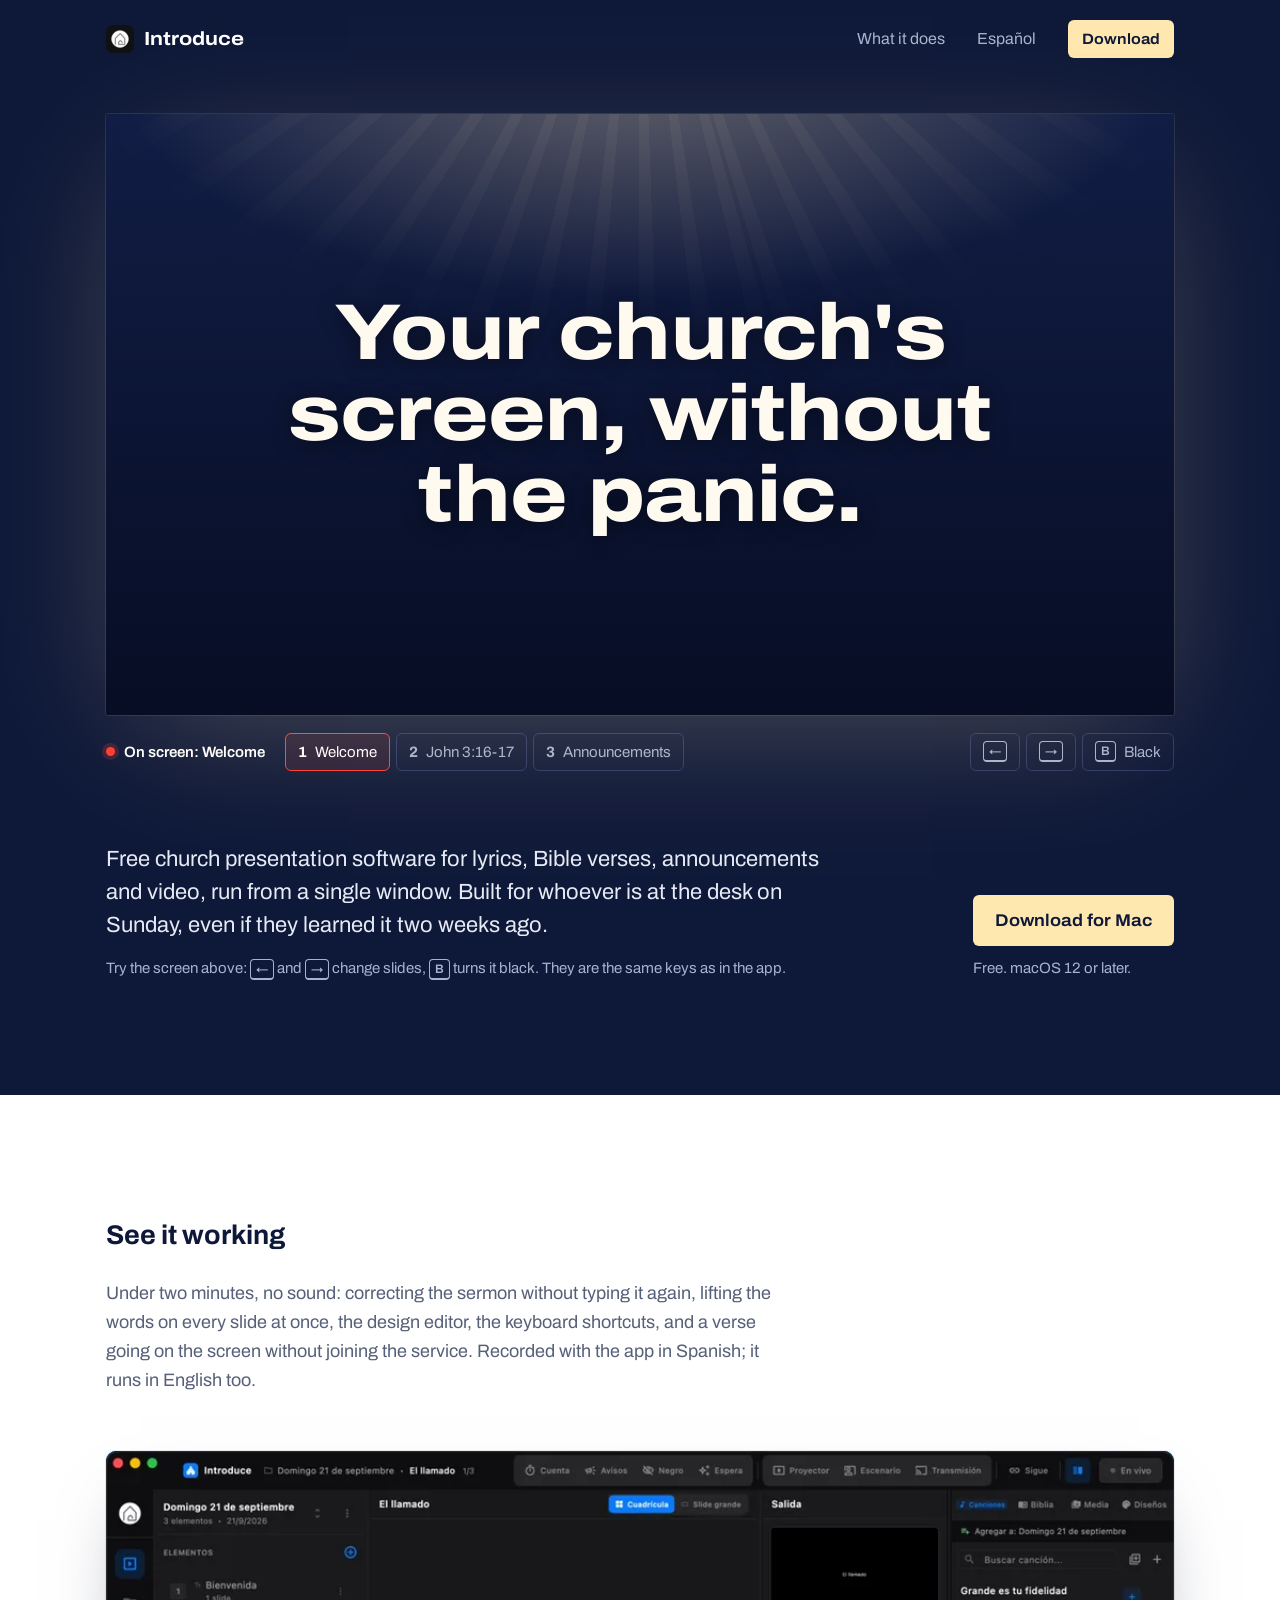
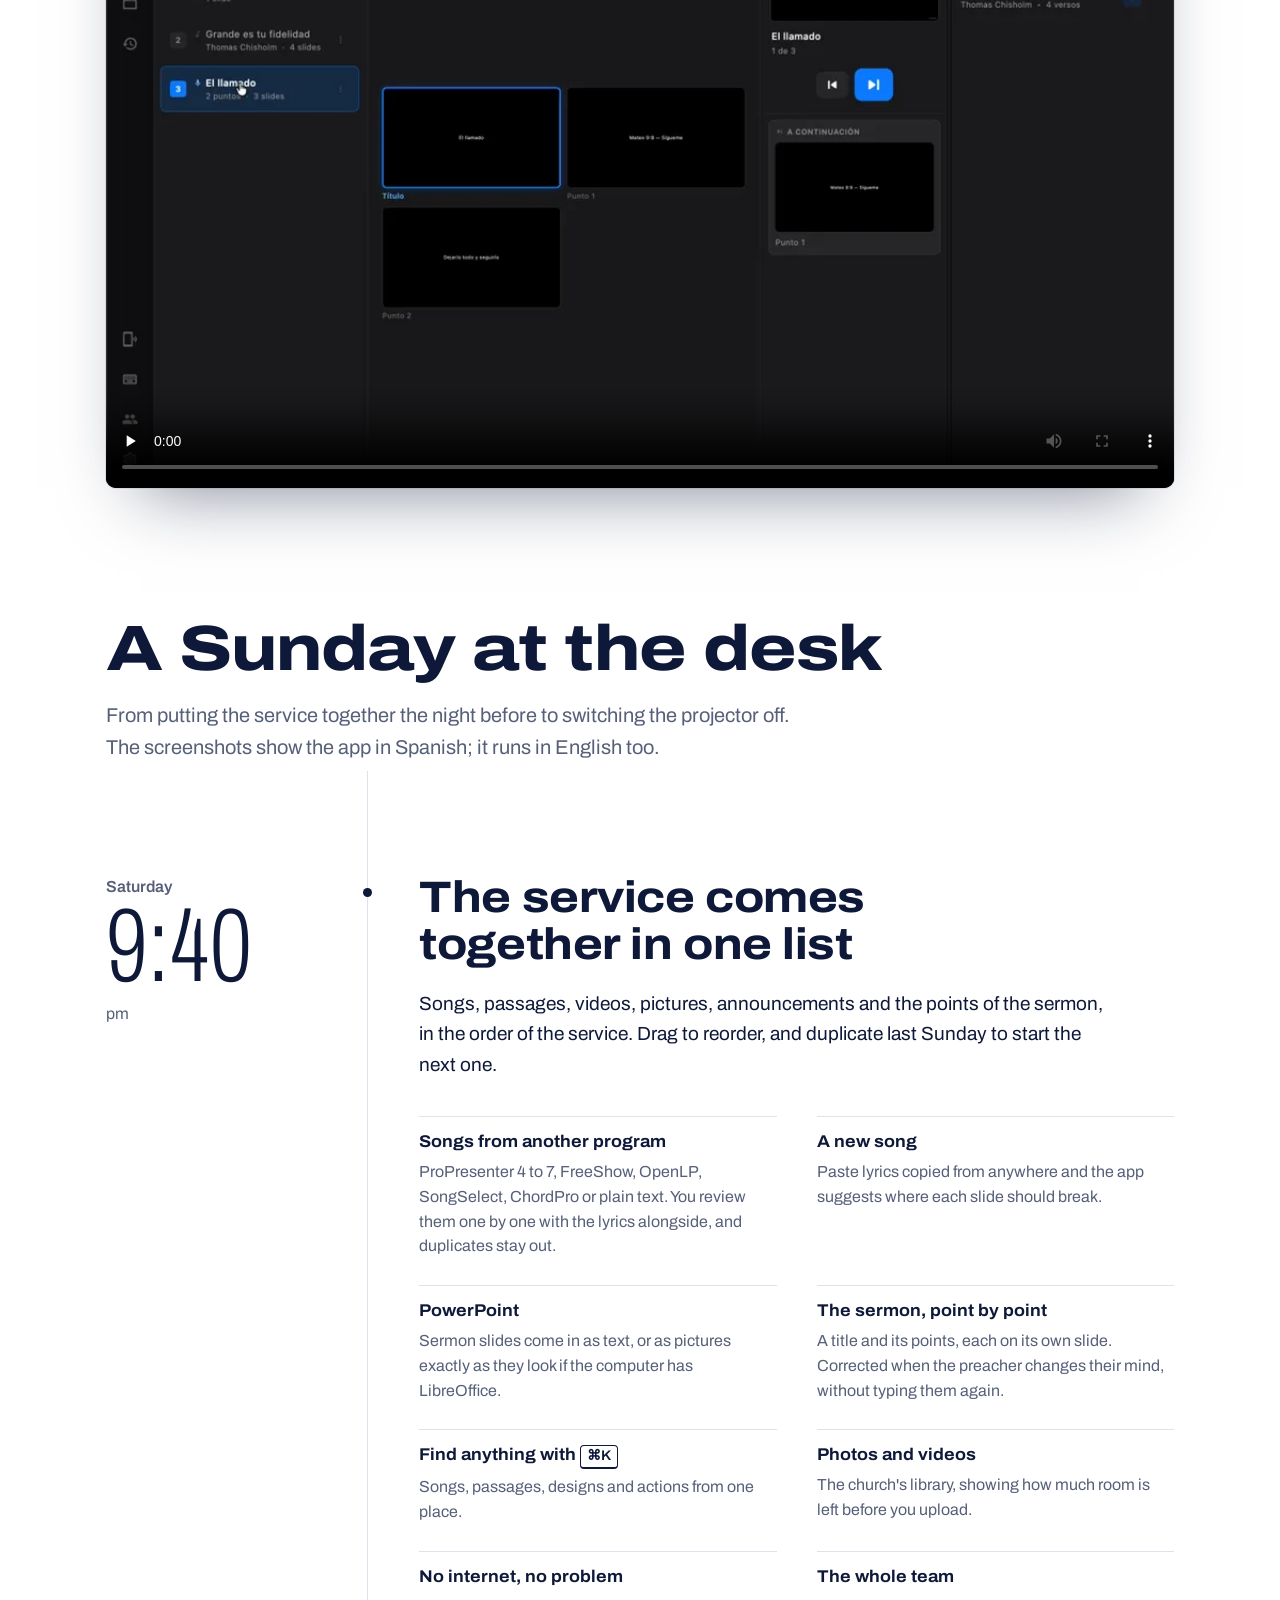
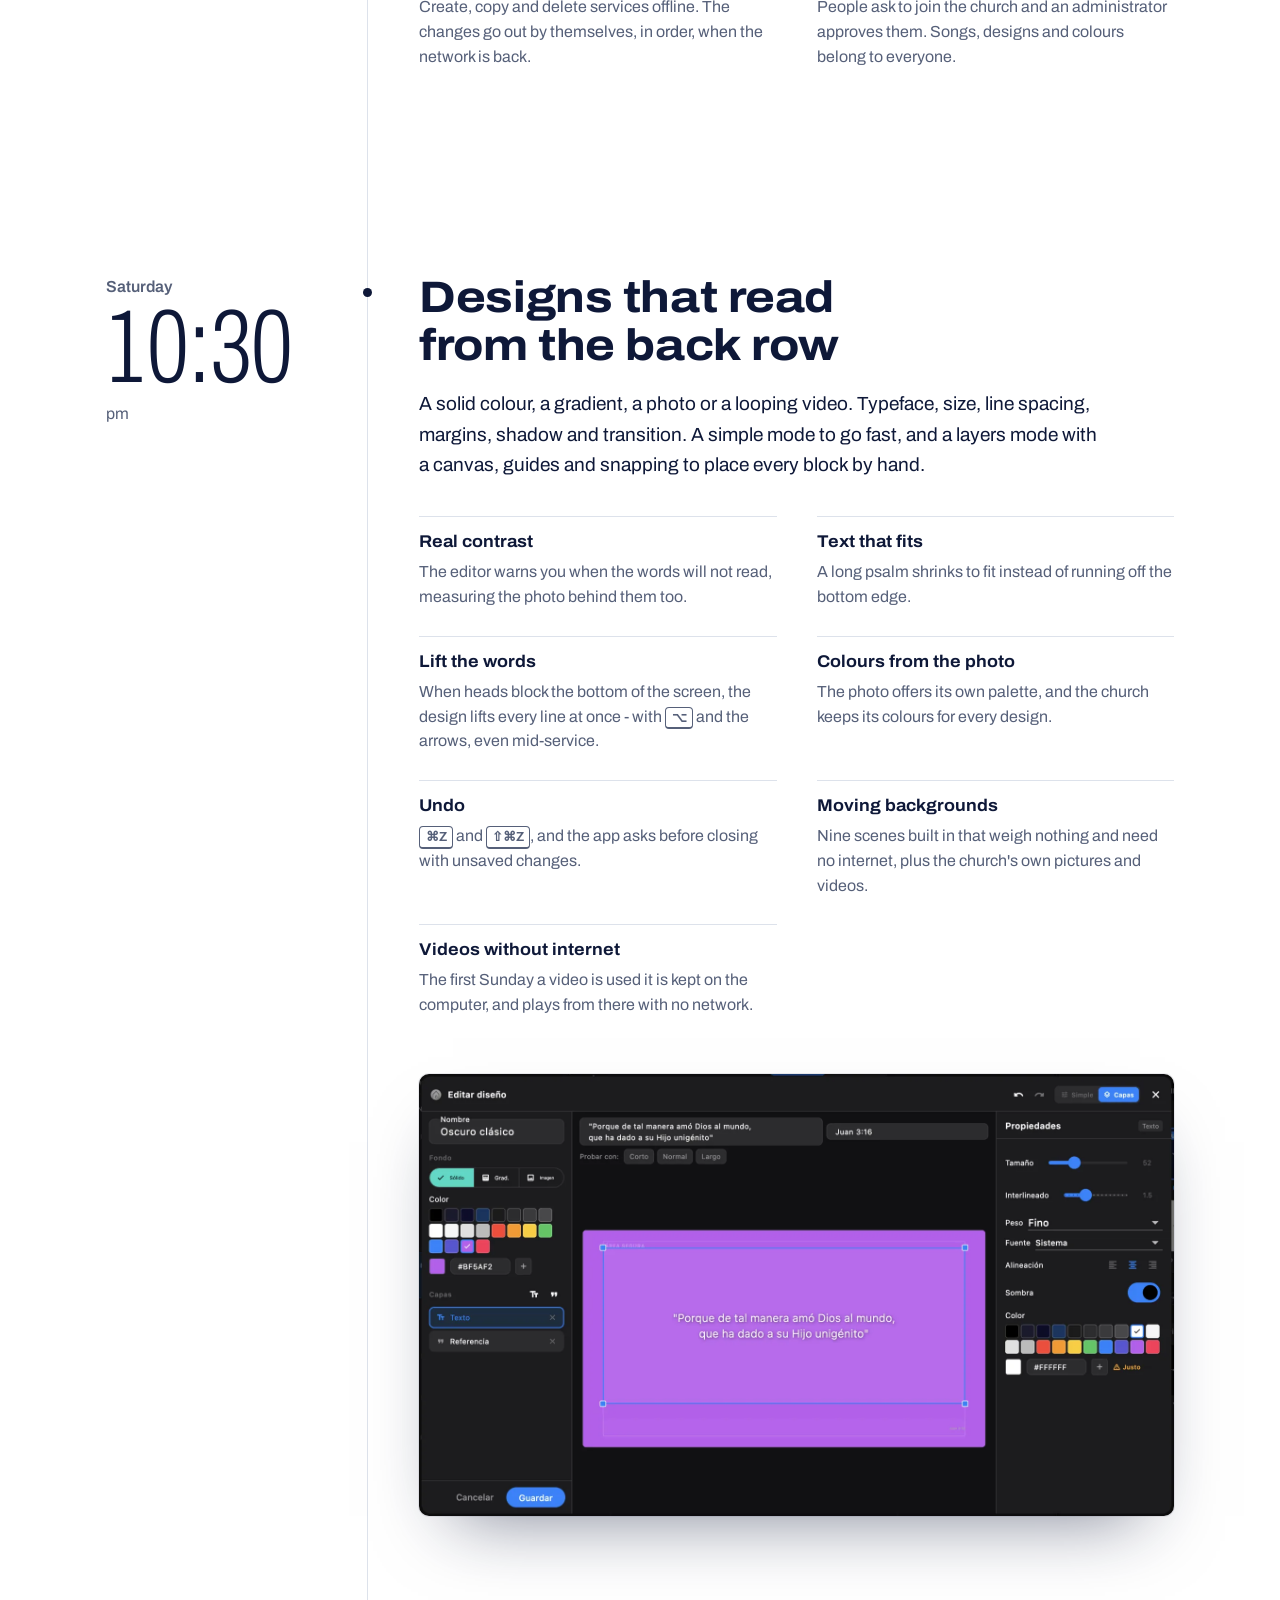
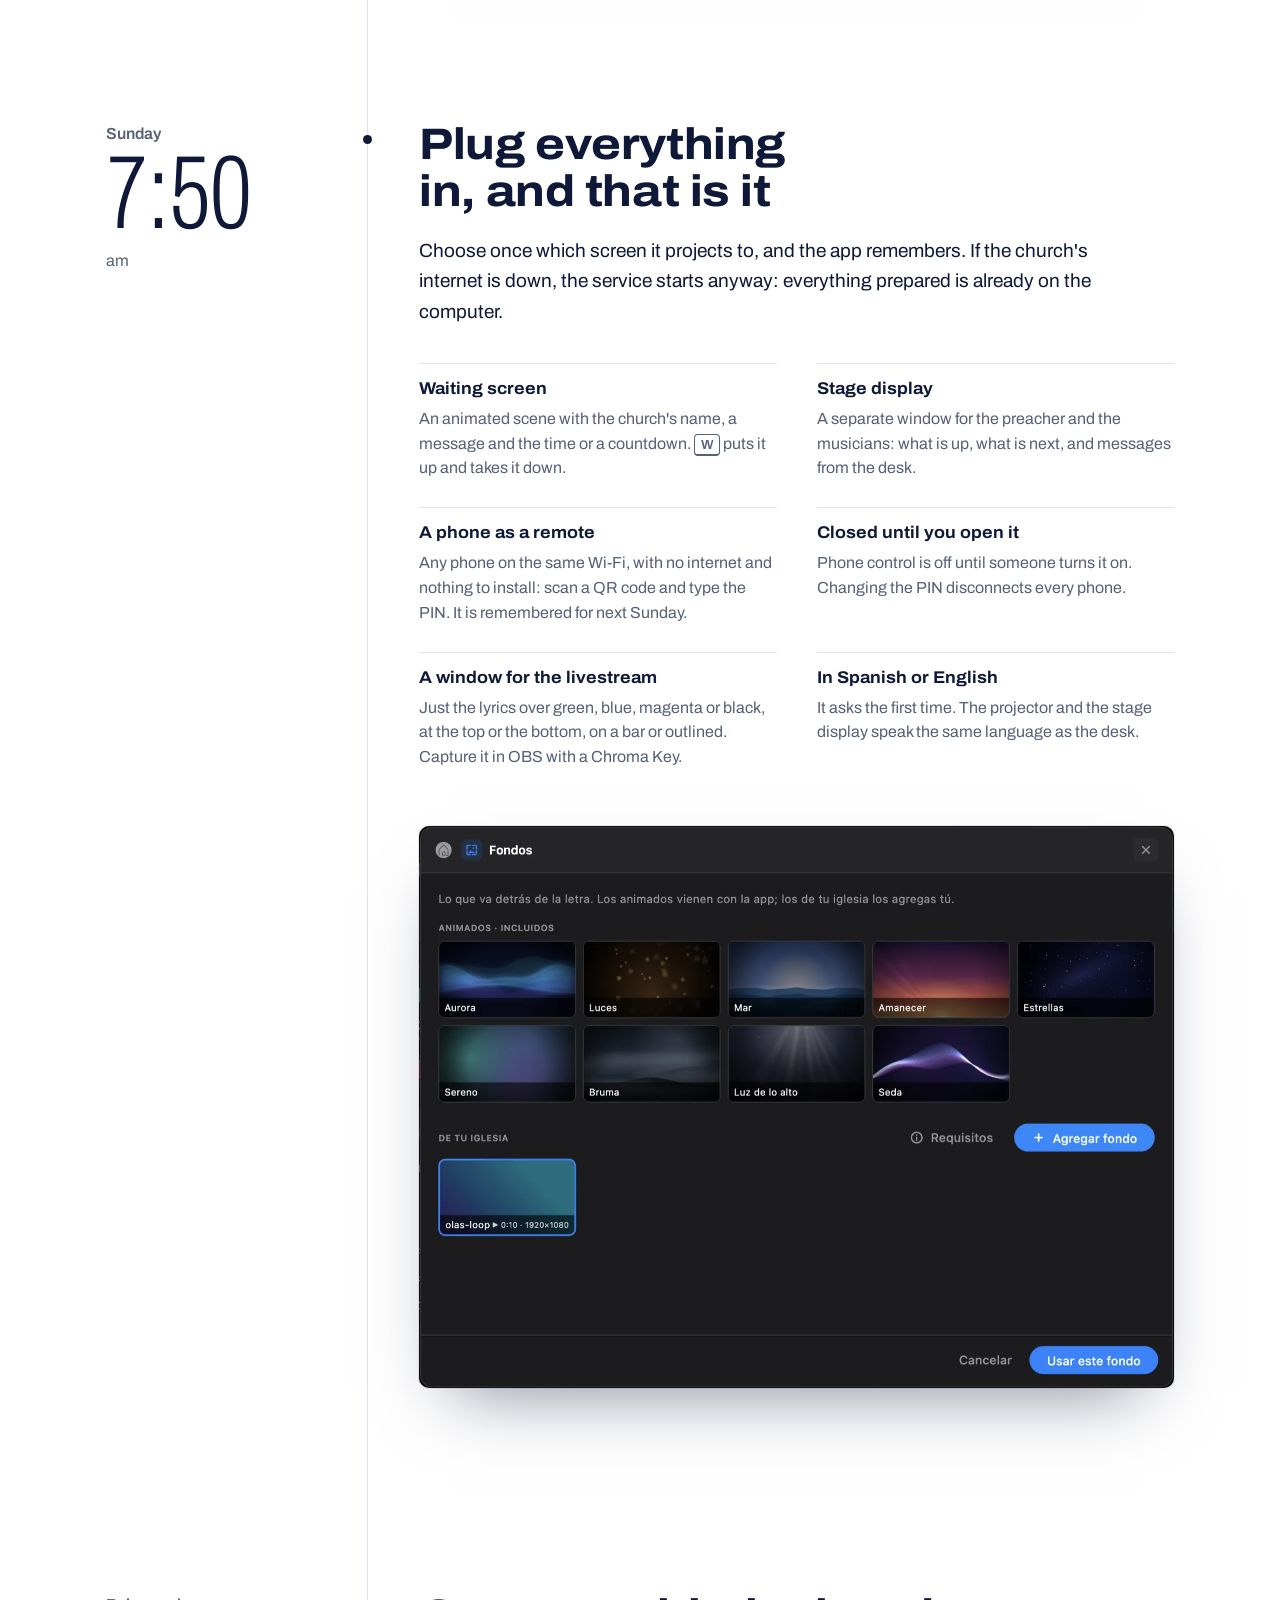
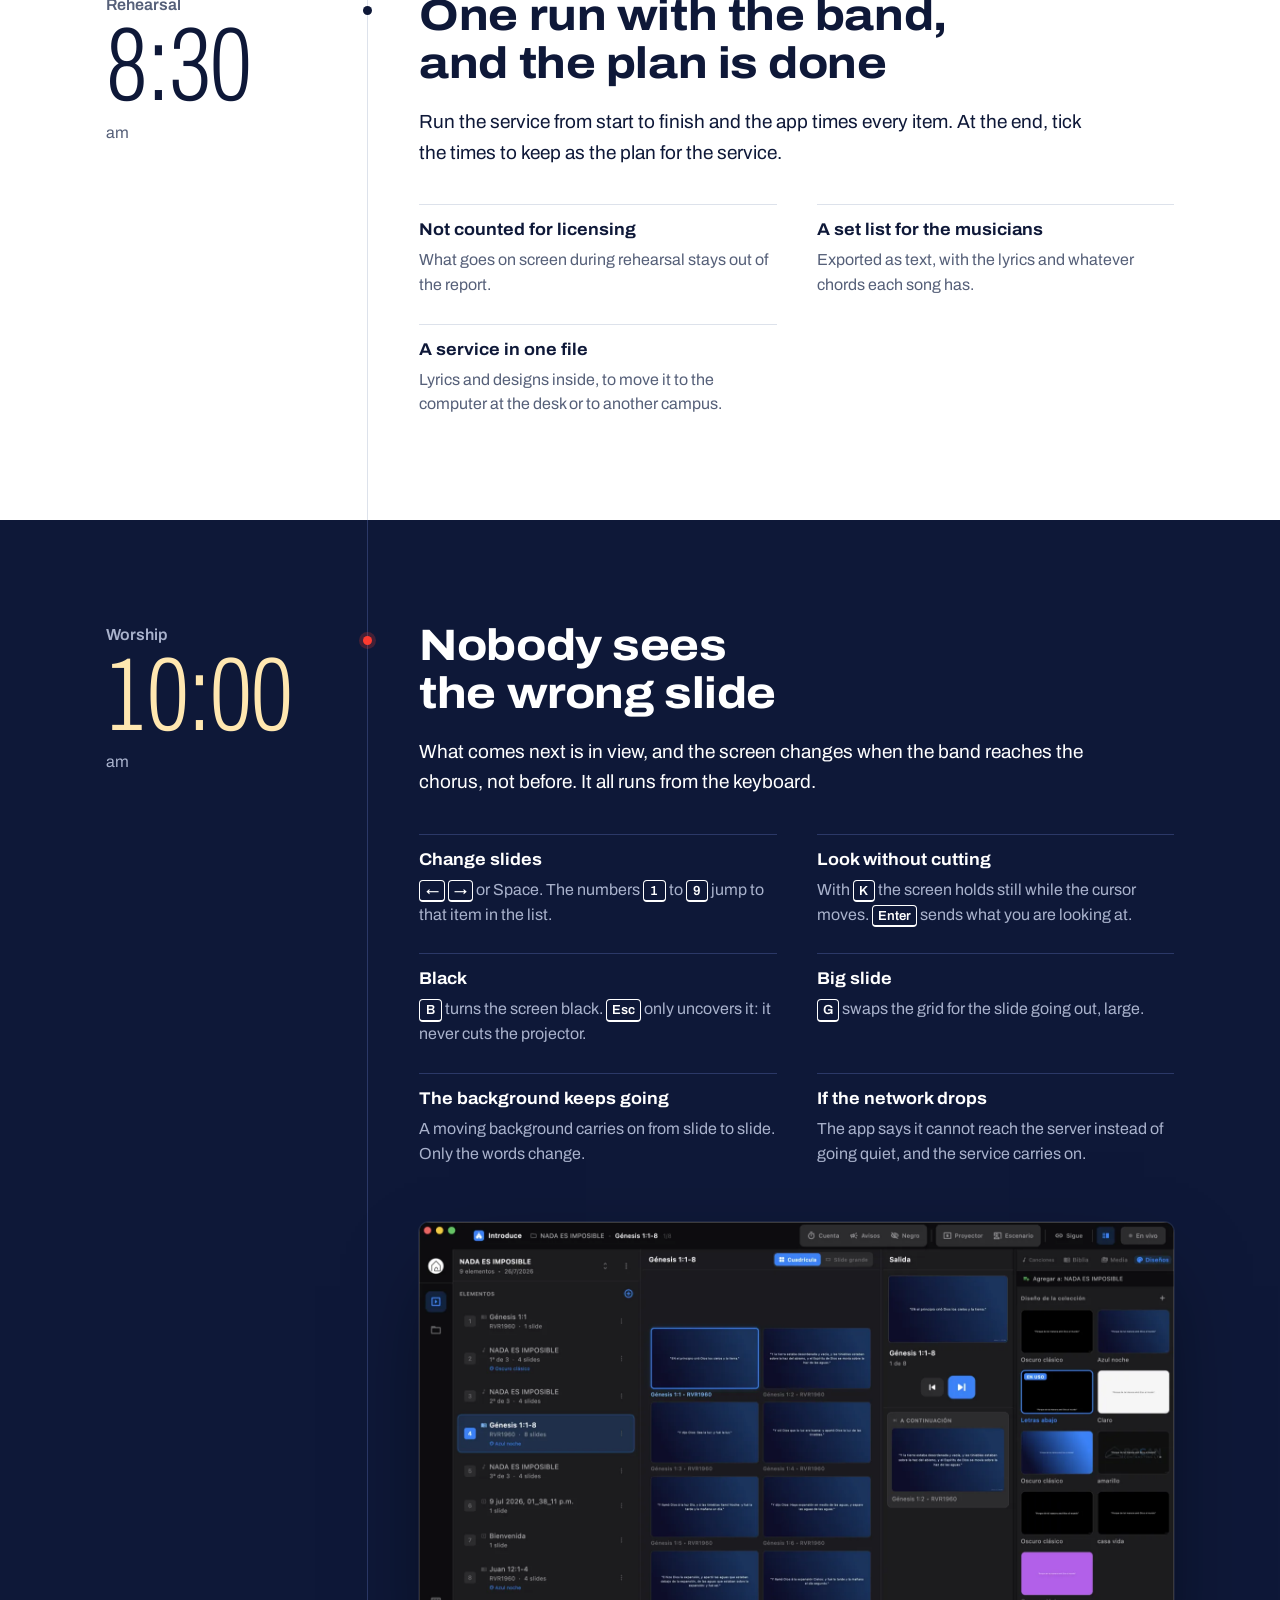
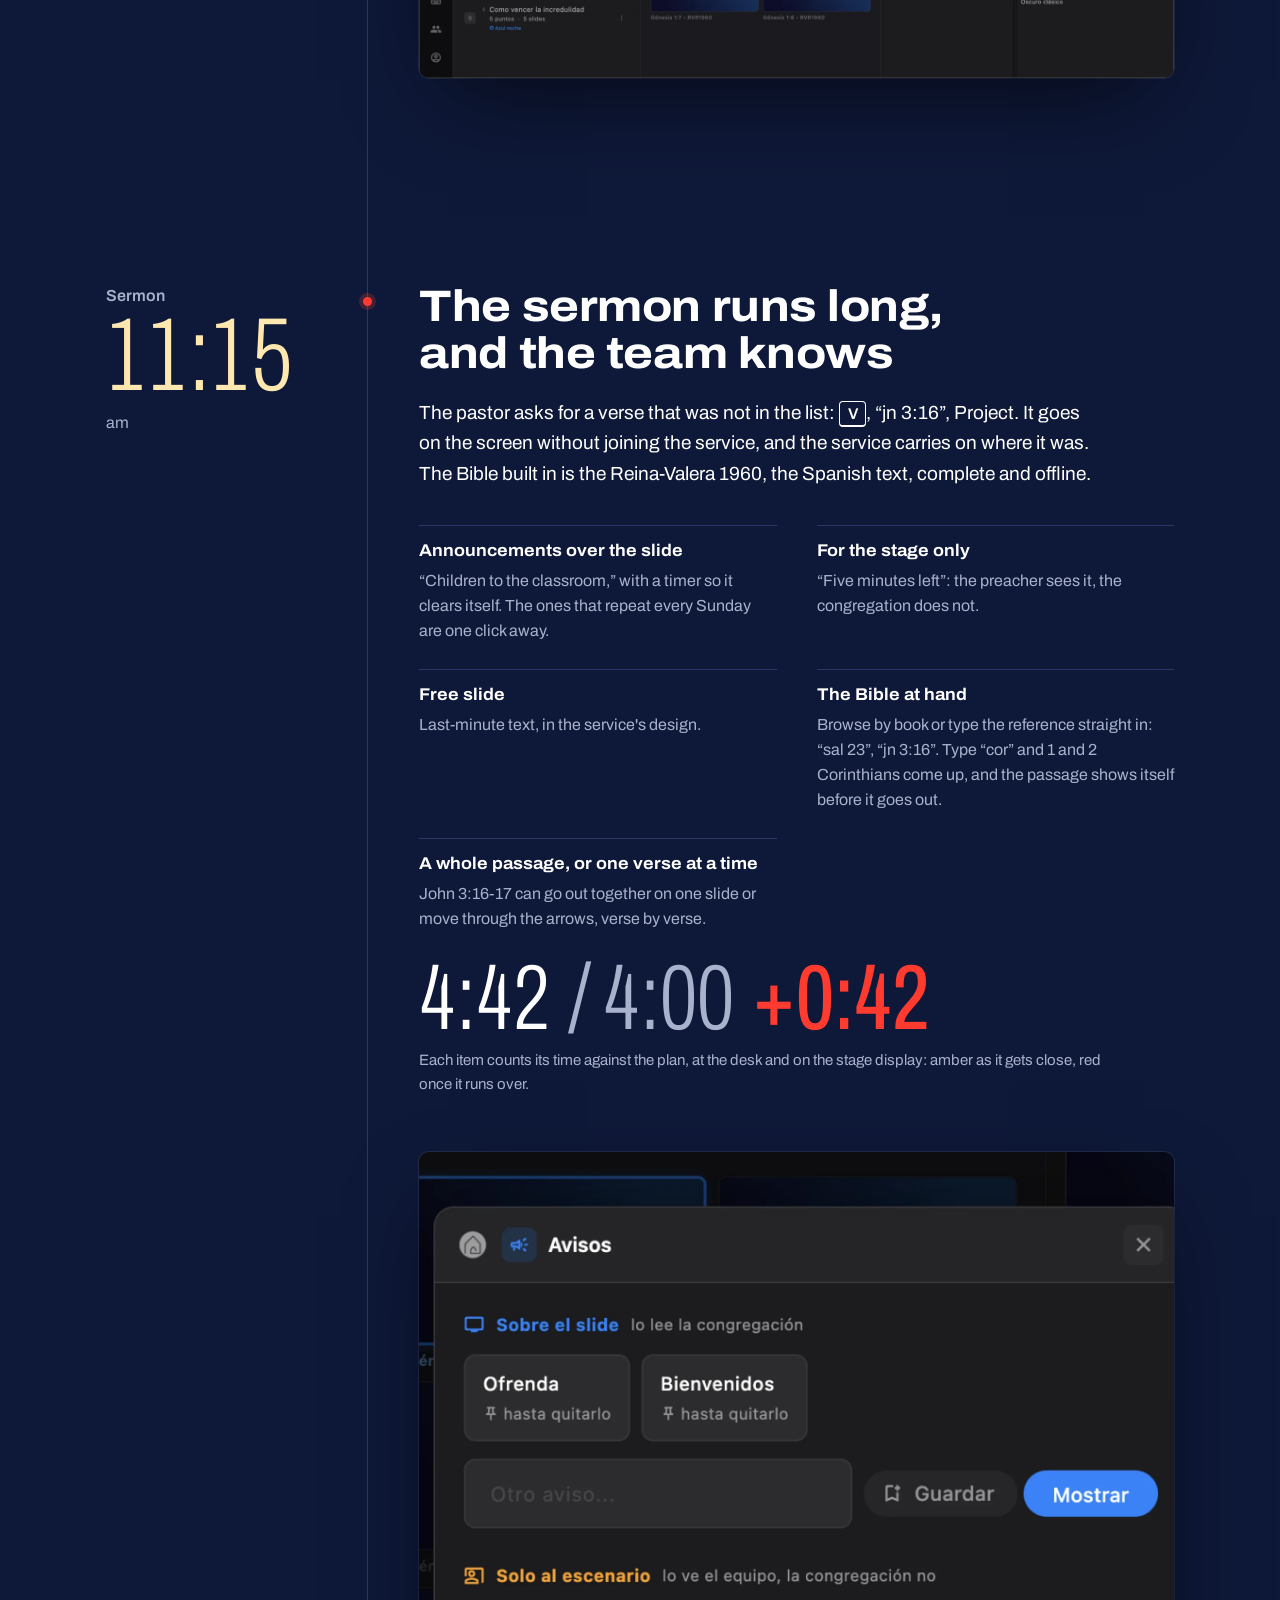
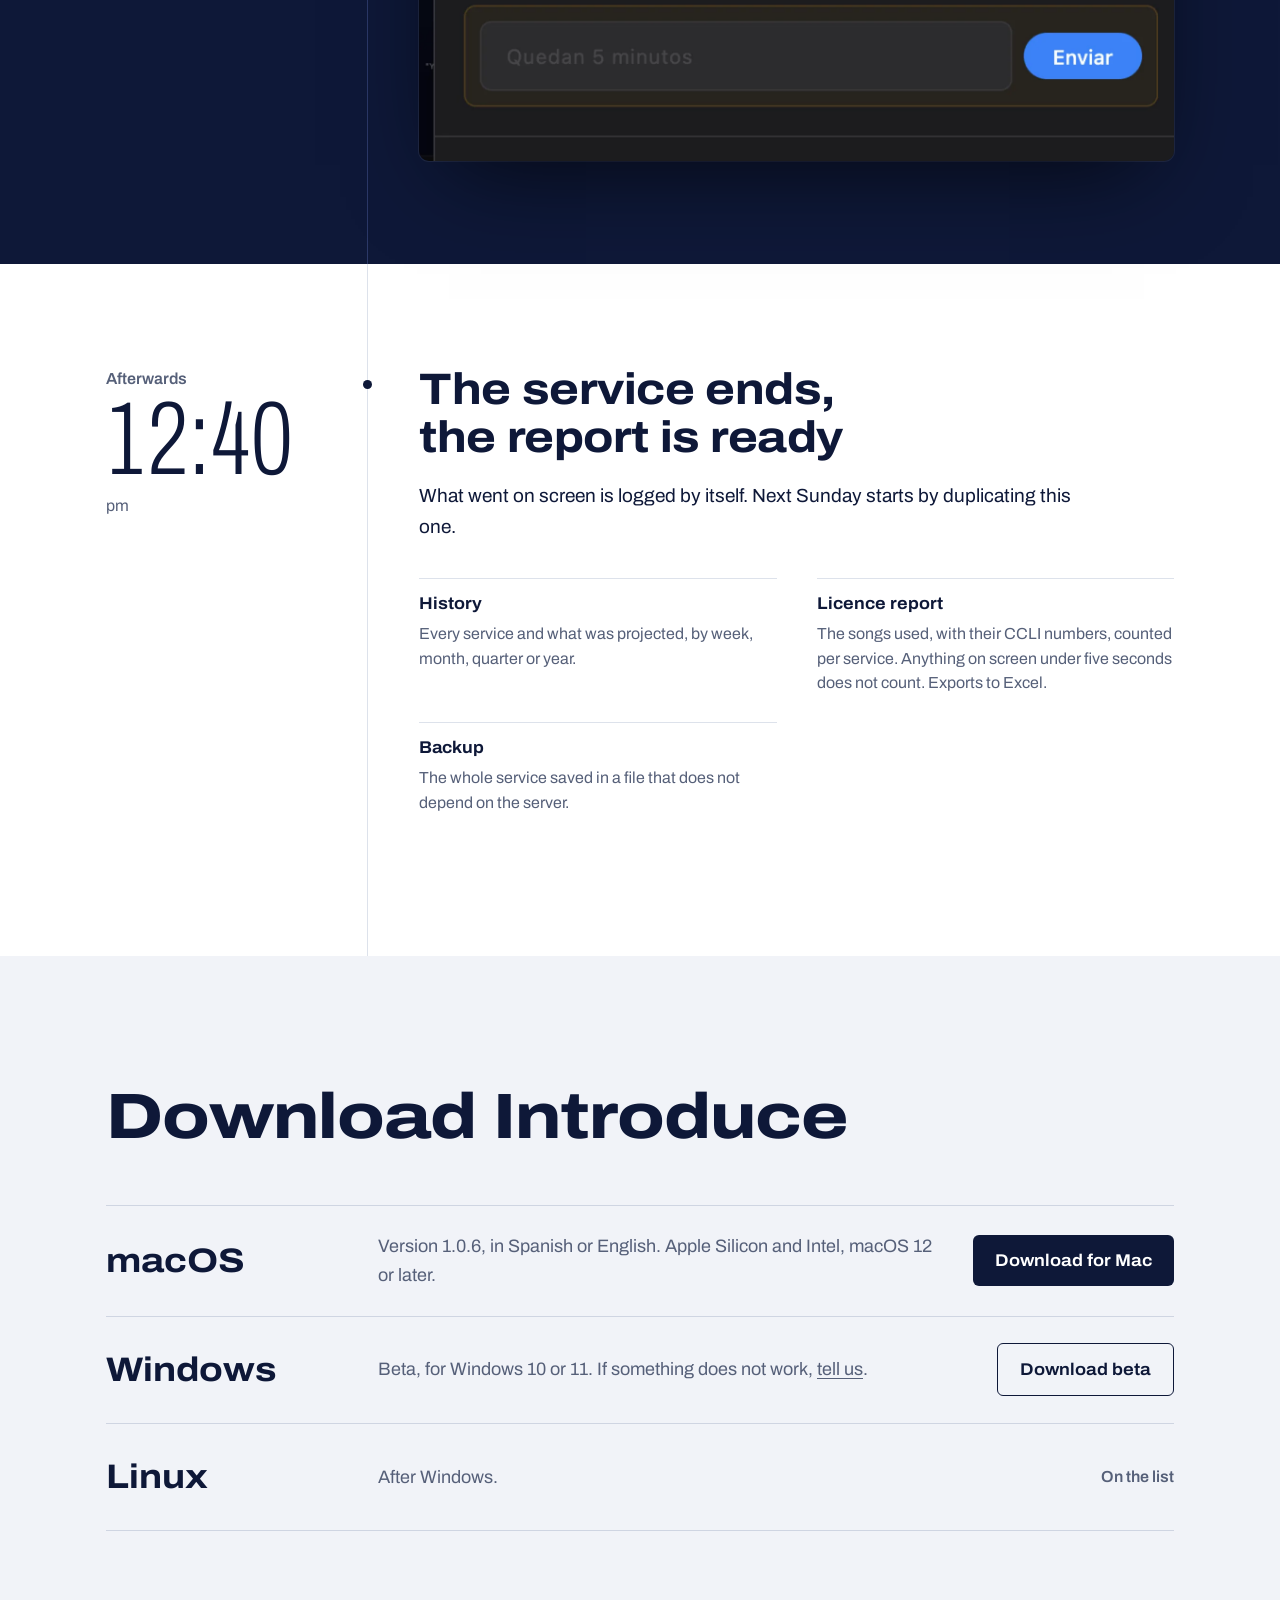
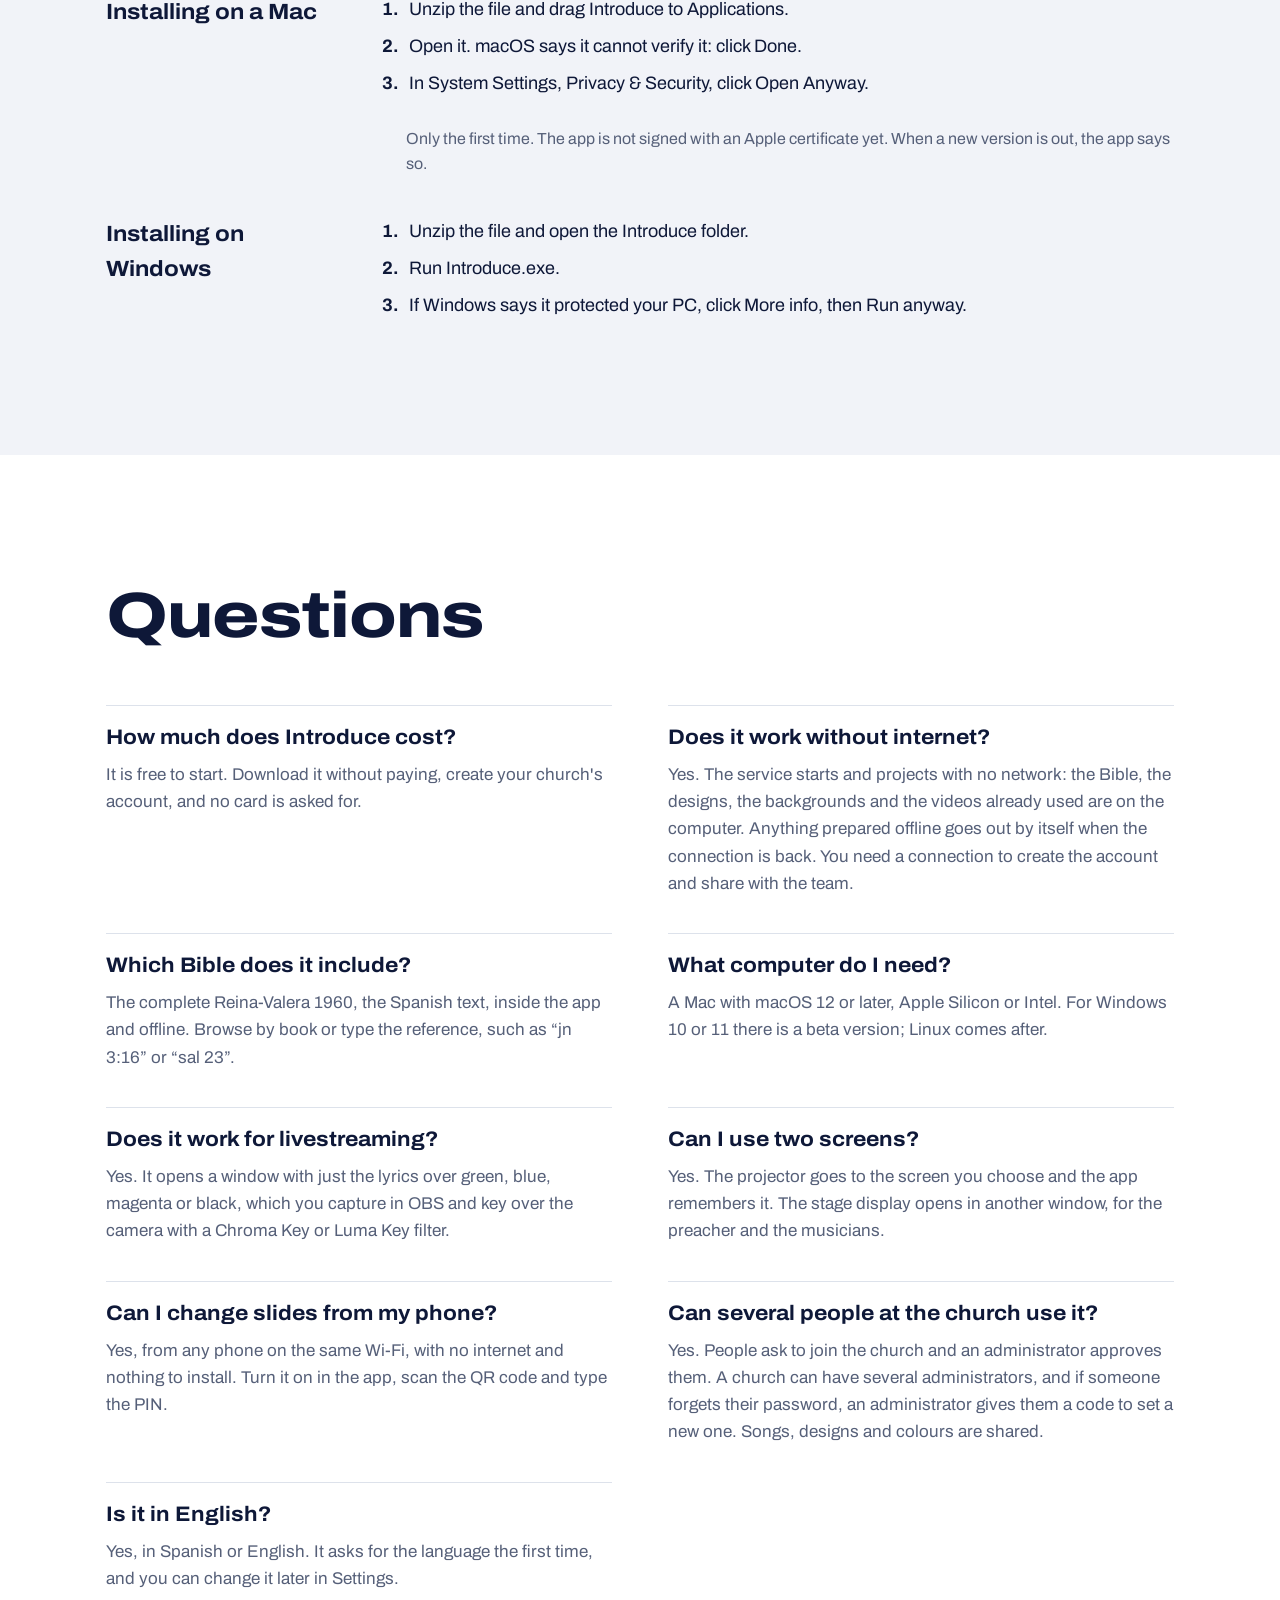
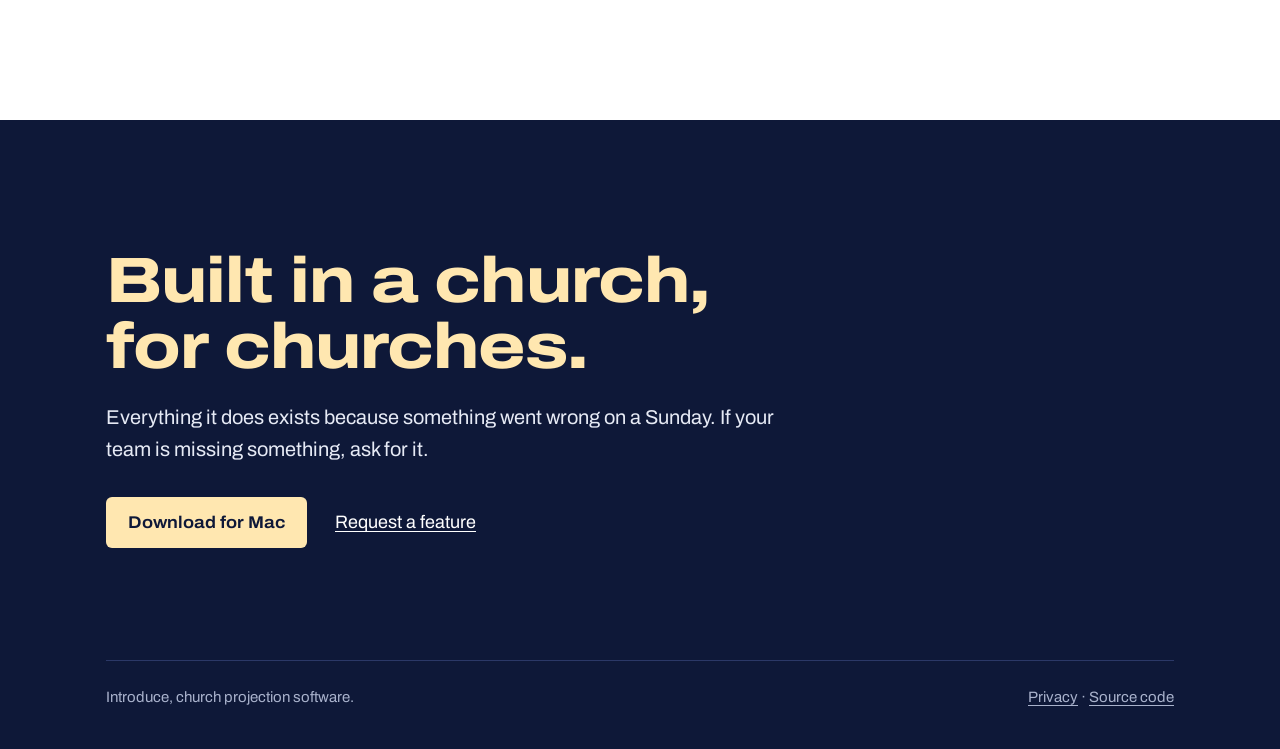
==== commit e422a5db: "Put the walkthrough on the site A minute and forty-eight seconds, no sound: correcting a sermon, lif" ====
--- a/en/index.html
+++ b/en/index.html
@@ -54,7 +54,7 @@
       "description": "Church presentation software for lyrics, Bible verses, announcements and video, online or offline.",
       "applicationCategory": "MultimediaApplication",
       "operatingSystem": "macOS 12+, Windows 10+",
-      "softwareVersion": "1.0.5",
+      "softwareVersion": "1.0.6",
       "inLanguage": [
         "es",
         "en"
@@ -166,6 +166,26 @@
     </div>
   </section>
 
+
+  <section id="video" class="video-demo" aria-labelledby="video-title">
+    <div class="contenedor">
+      <h2 id="video-title">See it working</h2>
+      <p class="video-nota">
+        Under two minutes, no sound: correcting the sermon without typing it
+        again, lifting the words on every slide at once, the design editor, the
+        keyboard shortcuts, and a verse going on the screen without joining the
+        service. Recorded with the app in Spanish; it runs in English too.
+      </p>
+      <figure class="captura">
+        <video controls preload="none" playsinline width="1440" height="860"
+               poster="../assets/introduce-demo-poster.webp">
+          <source src="../assets/introduce-demo.mp4" type="video/mp4">
+          Your browser cannot play this video.
+        </video>
+      </figure>
+    </div>
+  </section>
+
   <section id="sunday" aria-labelledby="sunday-title">
 
     <div class="domingo-intro contenedor">
@@ -467,7 +487,7 @@
       <ul class="plataformas">
         <li>
           <span class="so">macOS</span>
-          <p class="detalle">Version 1.0.5, in Spanish or English. Apple Silicon and Intel, macOS 12 or later.</p>
+          <p class="detalle">Version 1.0.6, in Spanish or English. Apple Silicon and Intel, macOS 12 or later.</p>
           <a class="boton boton-tinta" href="/descargar/mac" rel="nofollow">Download for Mac</a>
         </li>
         <li>
--- a/styles.css
+++ b/styles.css
@@ -548,12 +548,33 @@
   margin: clamp(36px, 5vw, 56px) 0 0;
 }
 
-.captura img {
+.captura img,
+.captura video {
   border-radius: 10px;
   box-shadow: 0 34px 70px -34px rgba(14, 24, 56, 0.55), 0 0 0 1px rgba(14, 24, 56, 0.08);
 }
 
-.apagado .captura img {
+.captura video {
+  display: block;
+  width: 100%;
+  height: auto;
+  background: #0e1116;
+}
+
+/* The walkthrough, between the screen and the Sunday it describes. */
+.video-demo {
+  padding: clamp(56px, 8vw, 96px) 0 0;
+}
+
+.video-nota {
+  max-width: 68ch;
+  margin: 14px 0 0;
+  color: var(--gris);
+  line-height: 1.6;
+}
+
+.apagado .captura img,
+.apagado .captura video {
   box-shadow: 0 34px 90px -30px rgba(0, 0, 0, 0.7), 0 0 0 1px rgba(255, 255, 255, 0.08);
 }
 
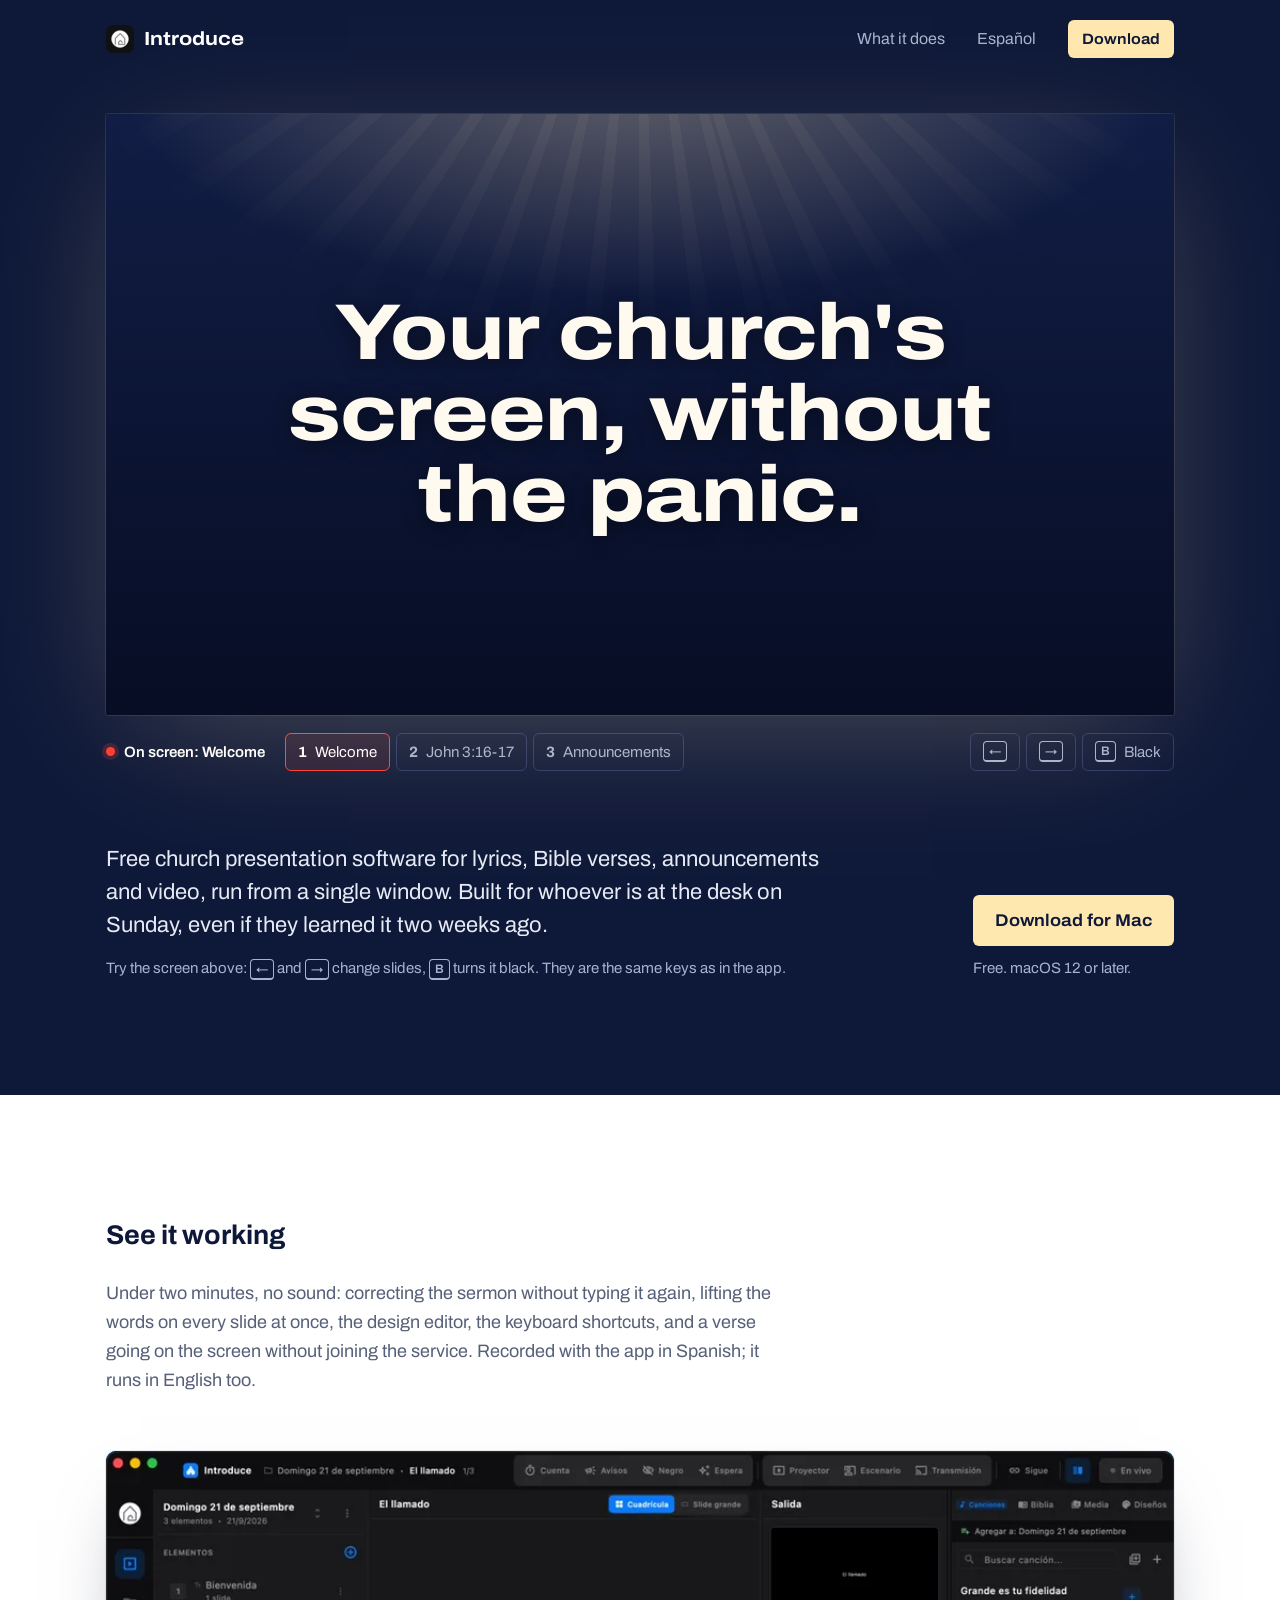
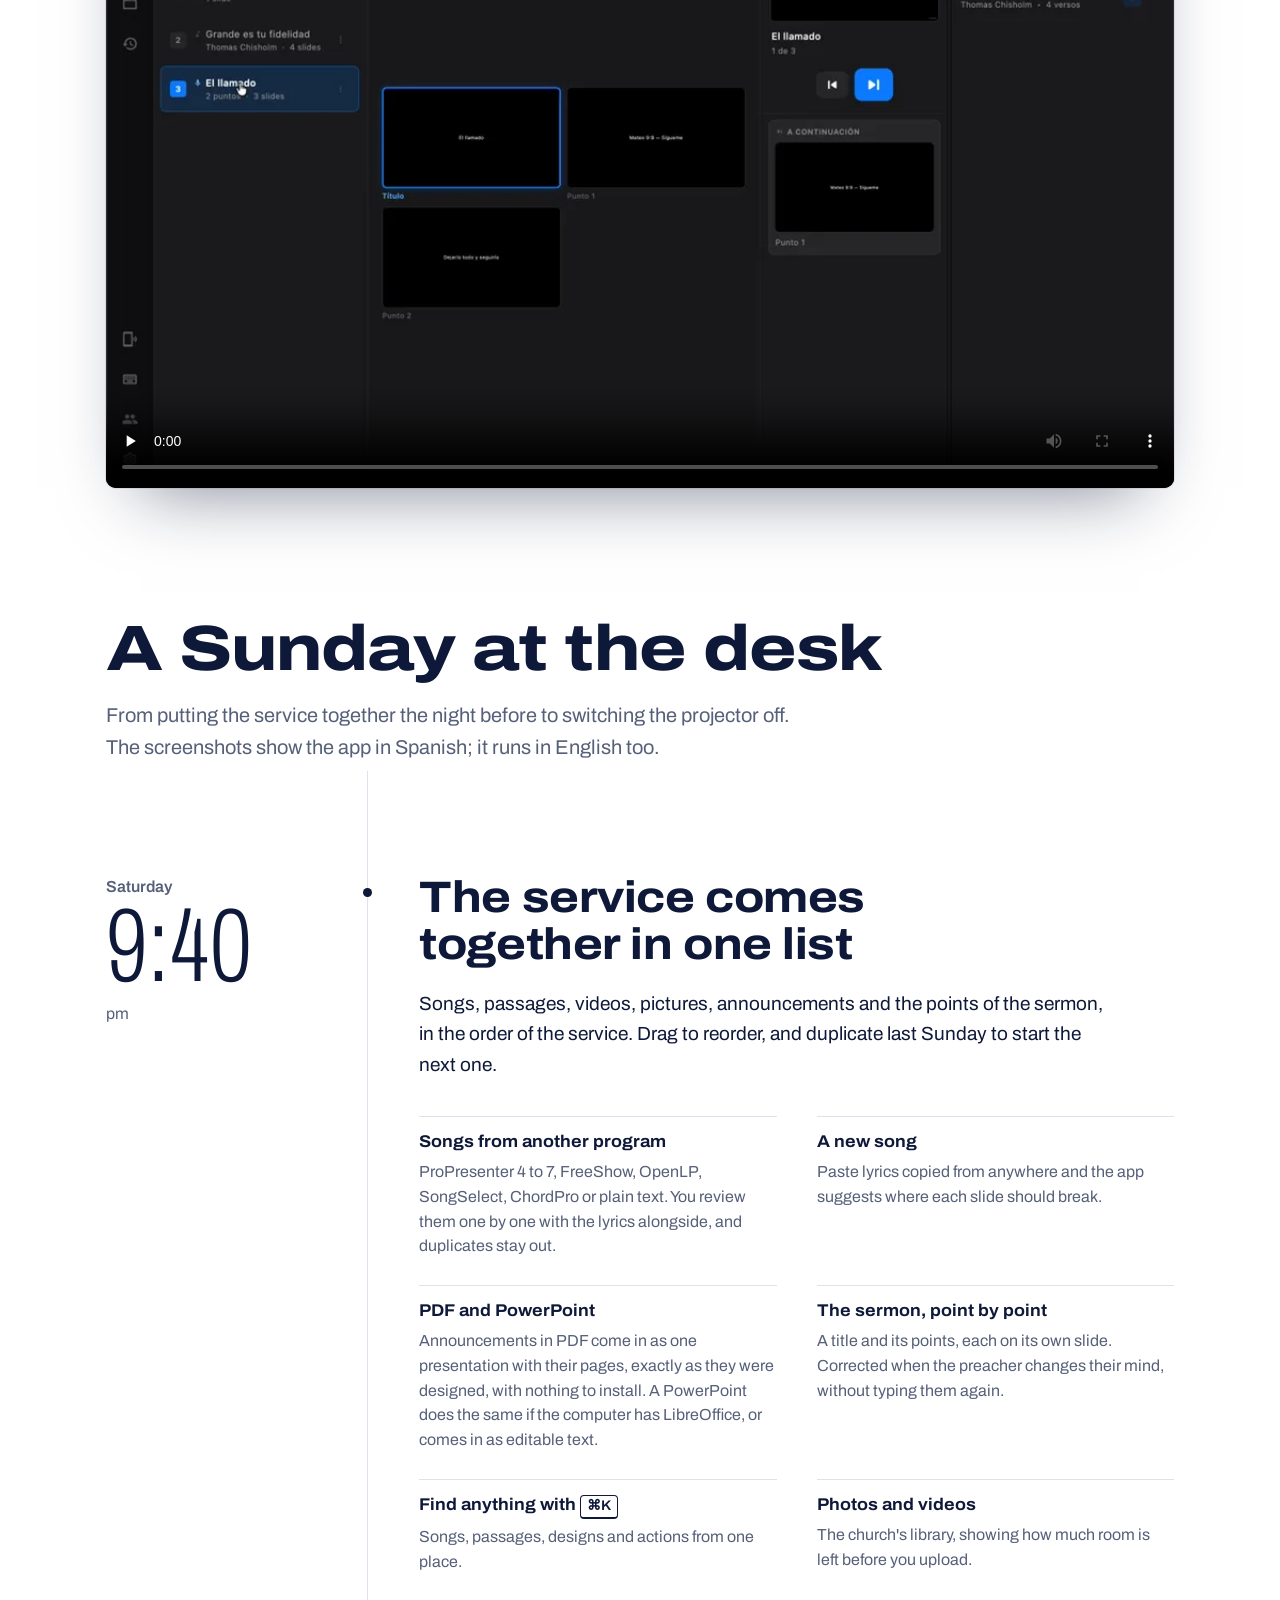
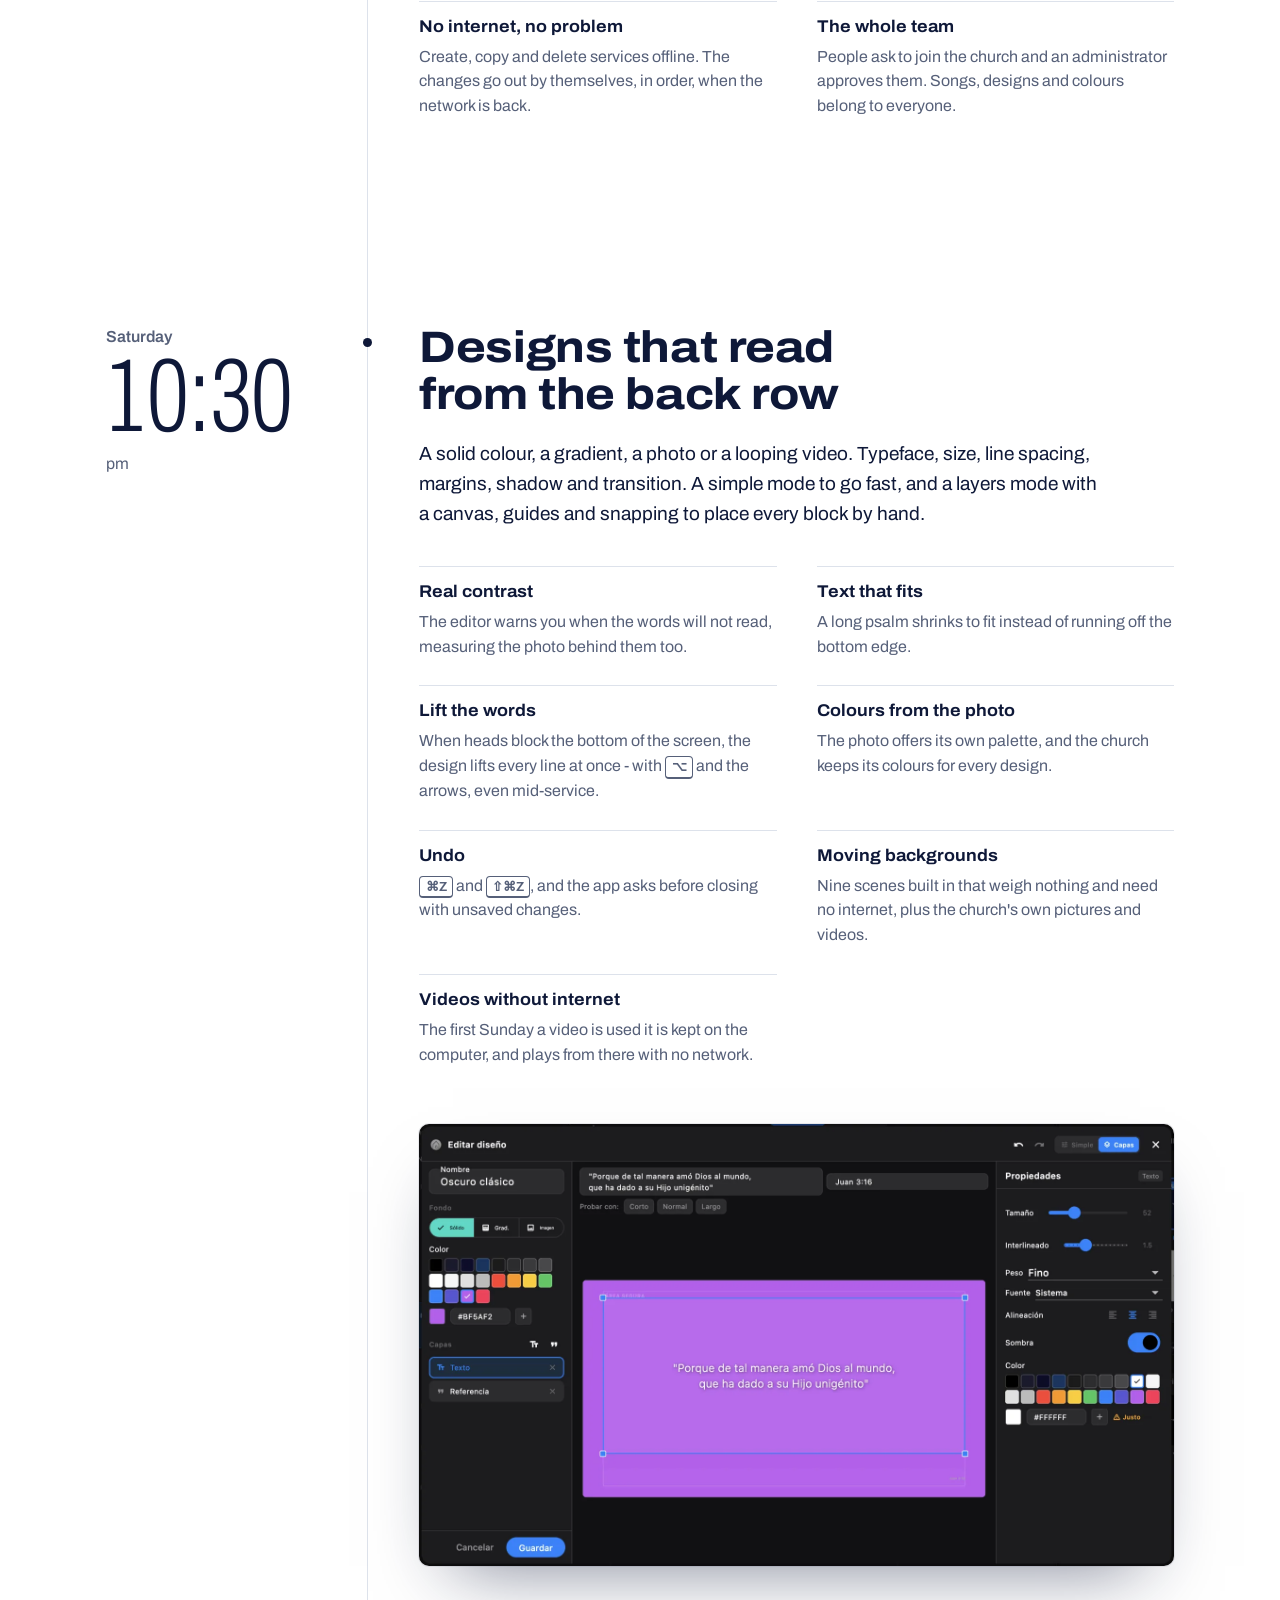
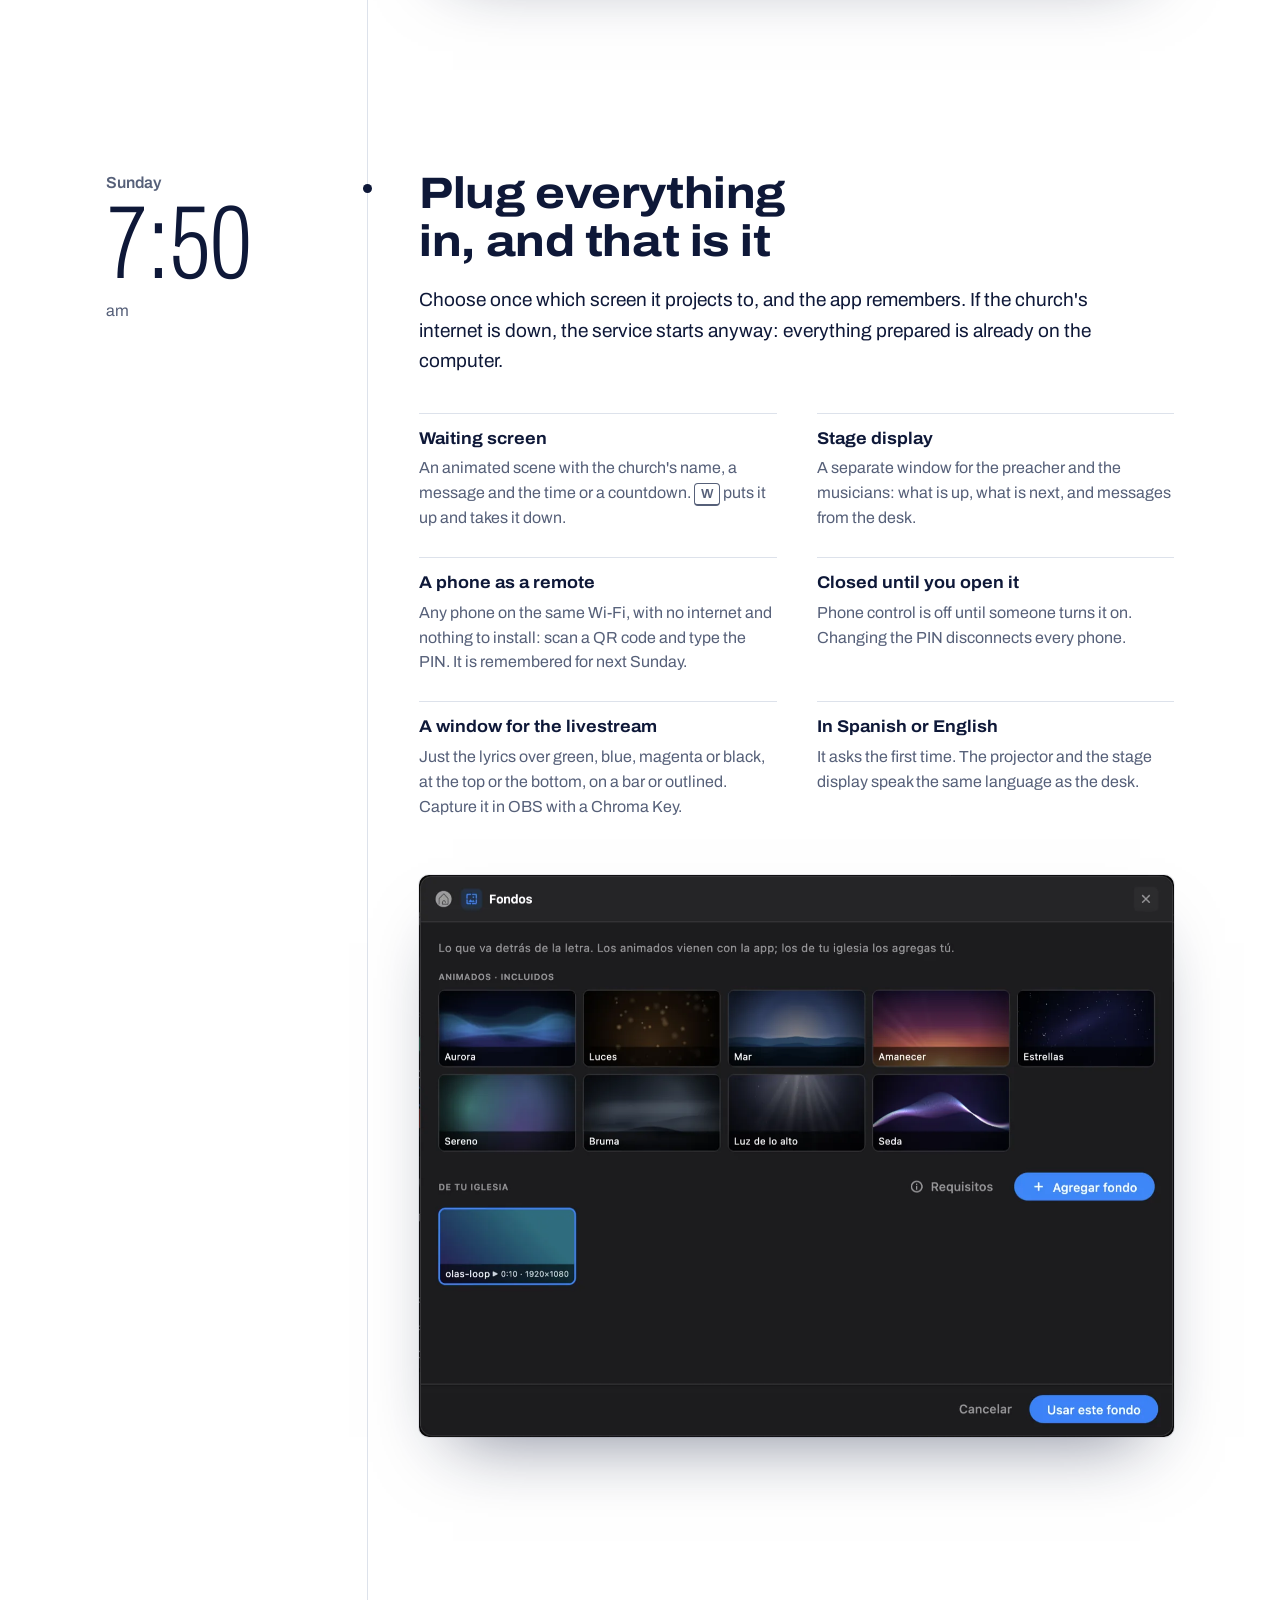
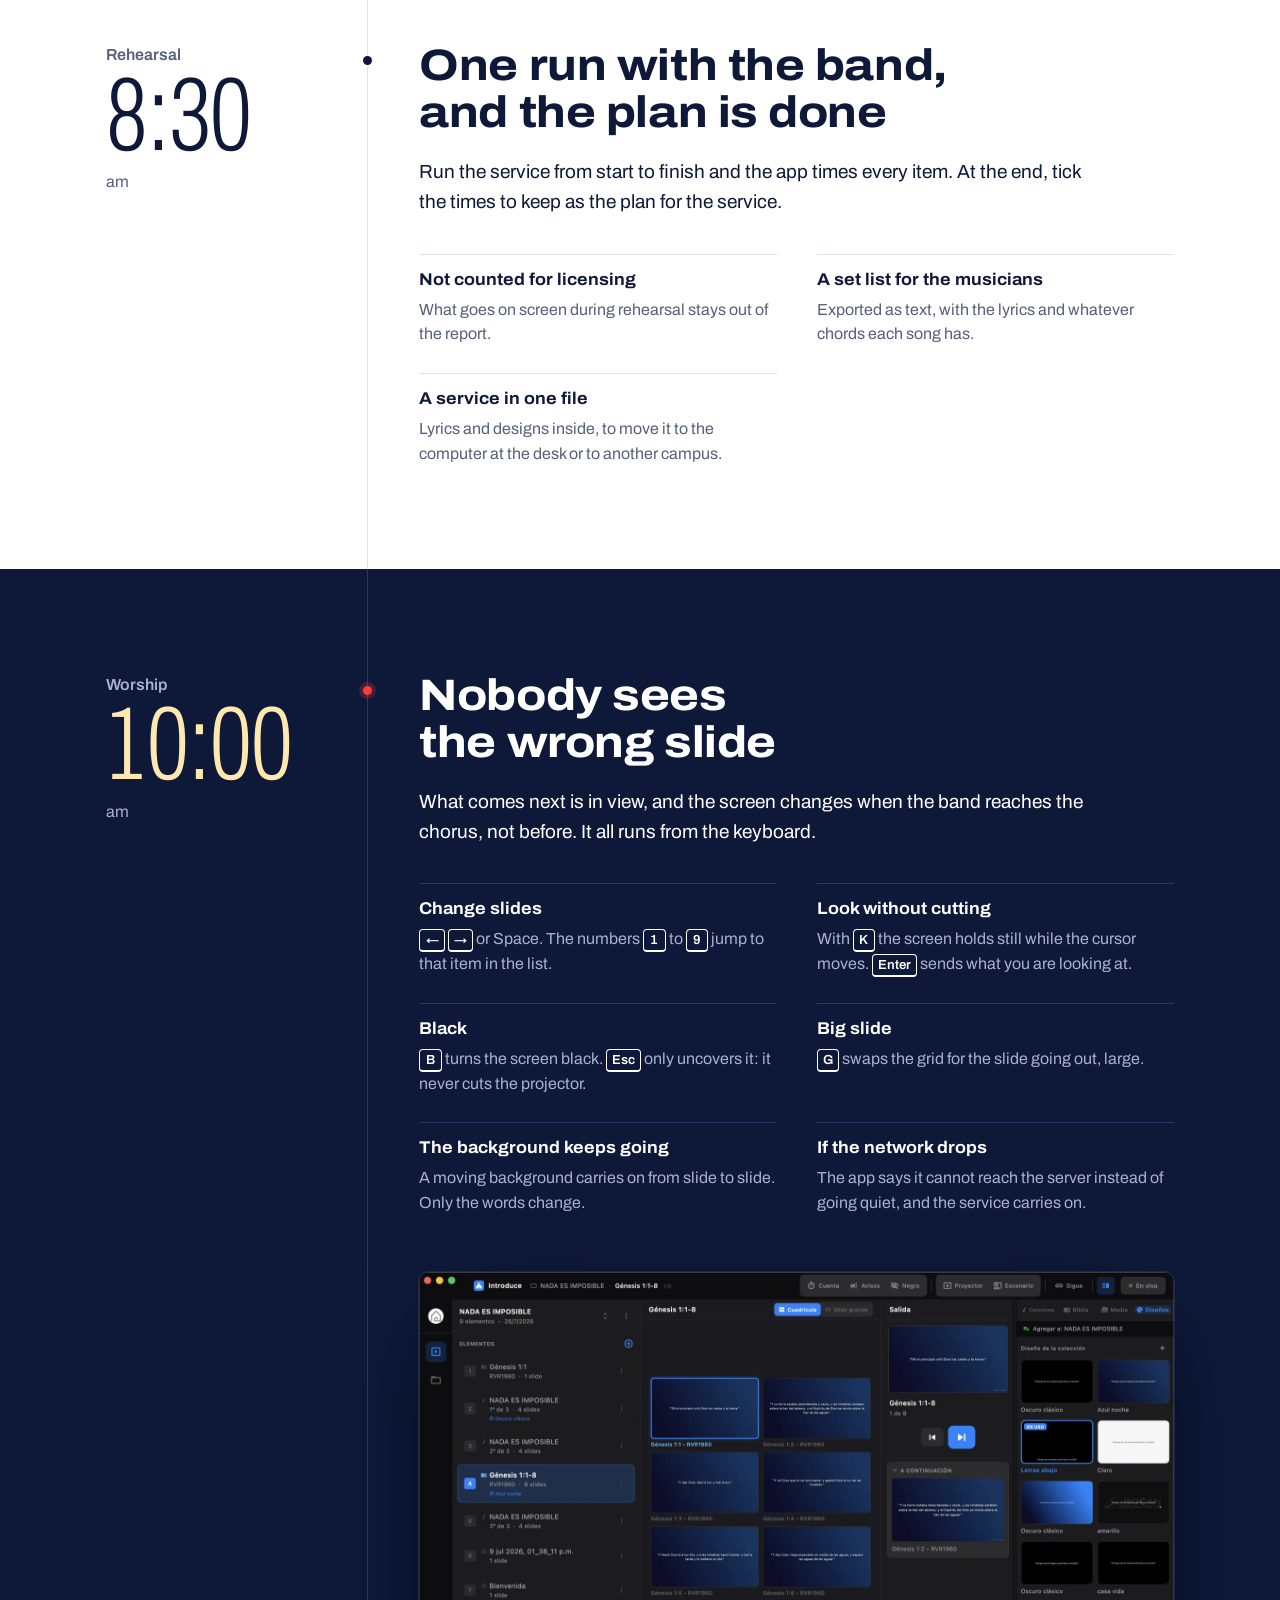
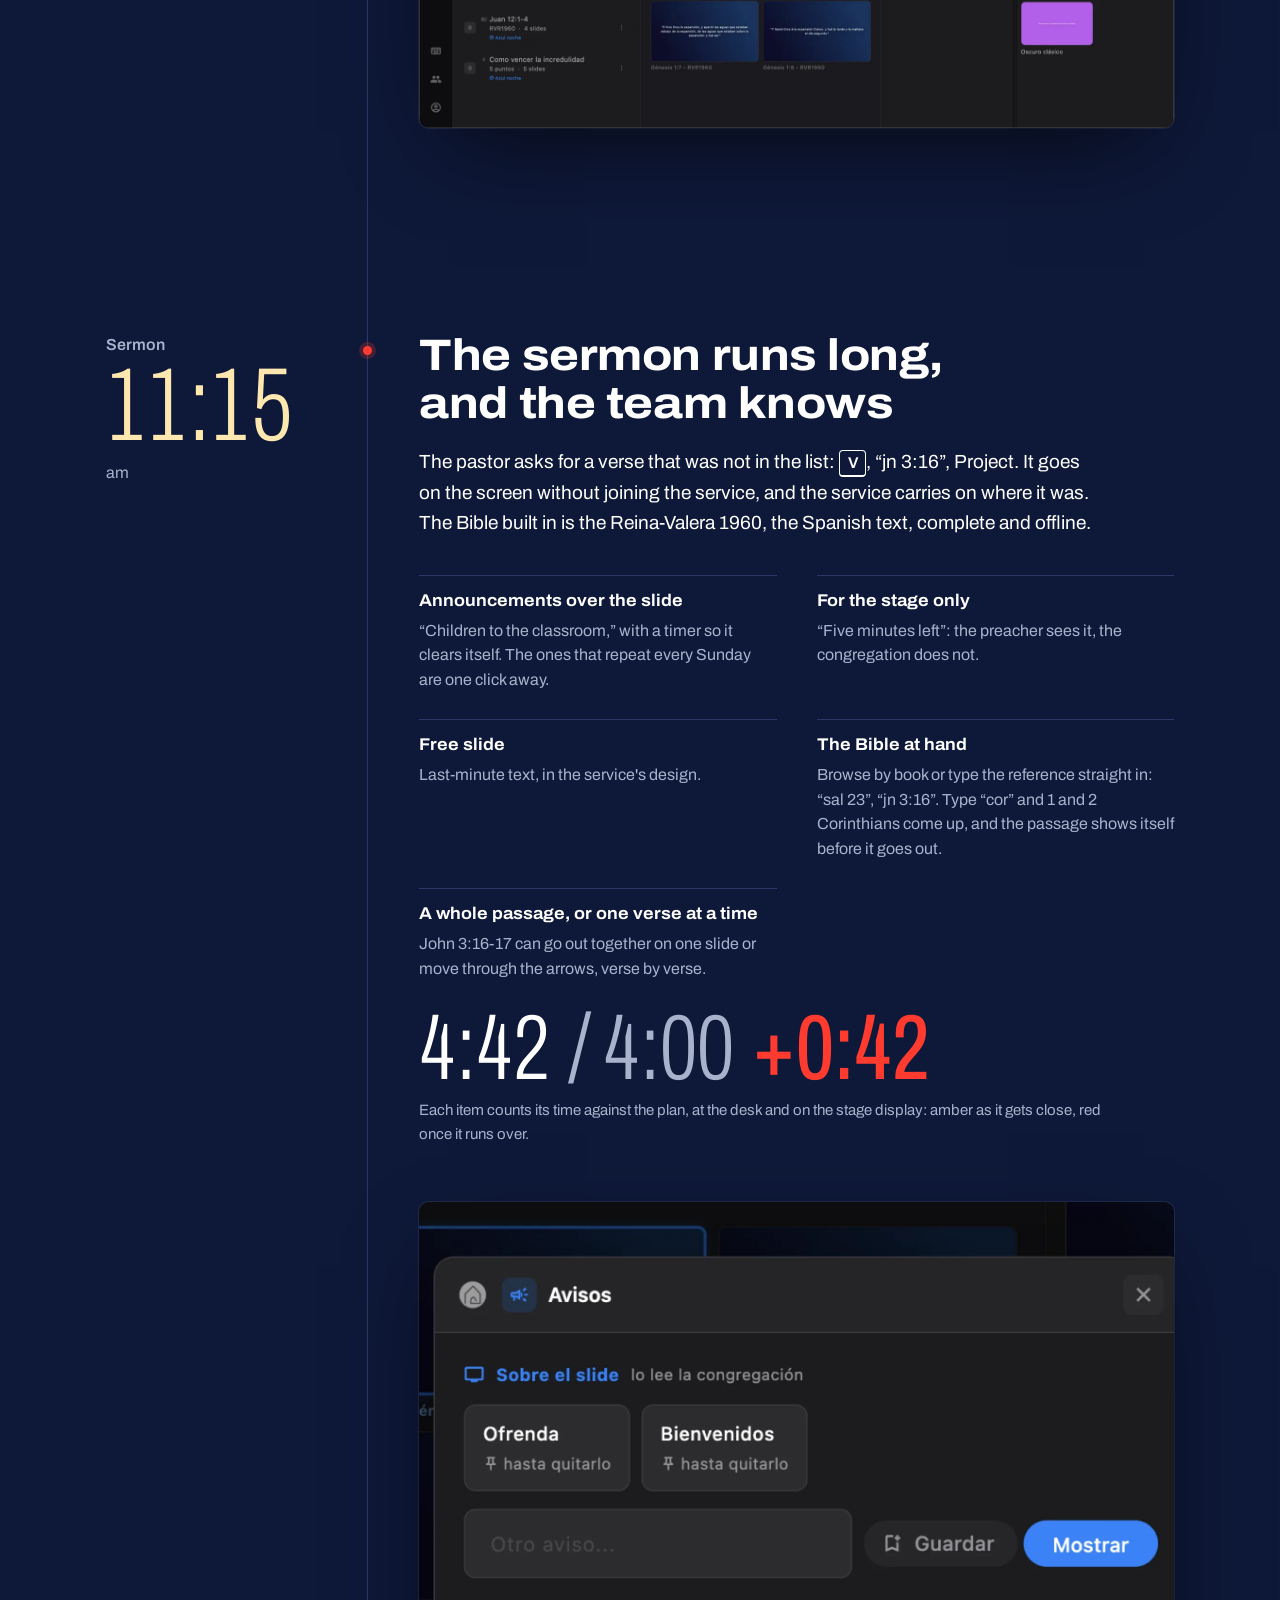
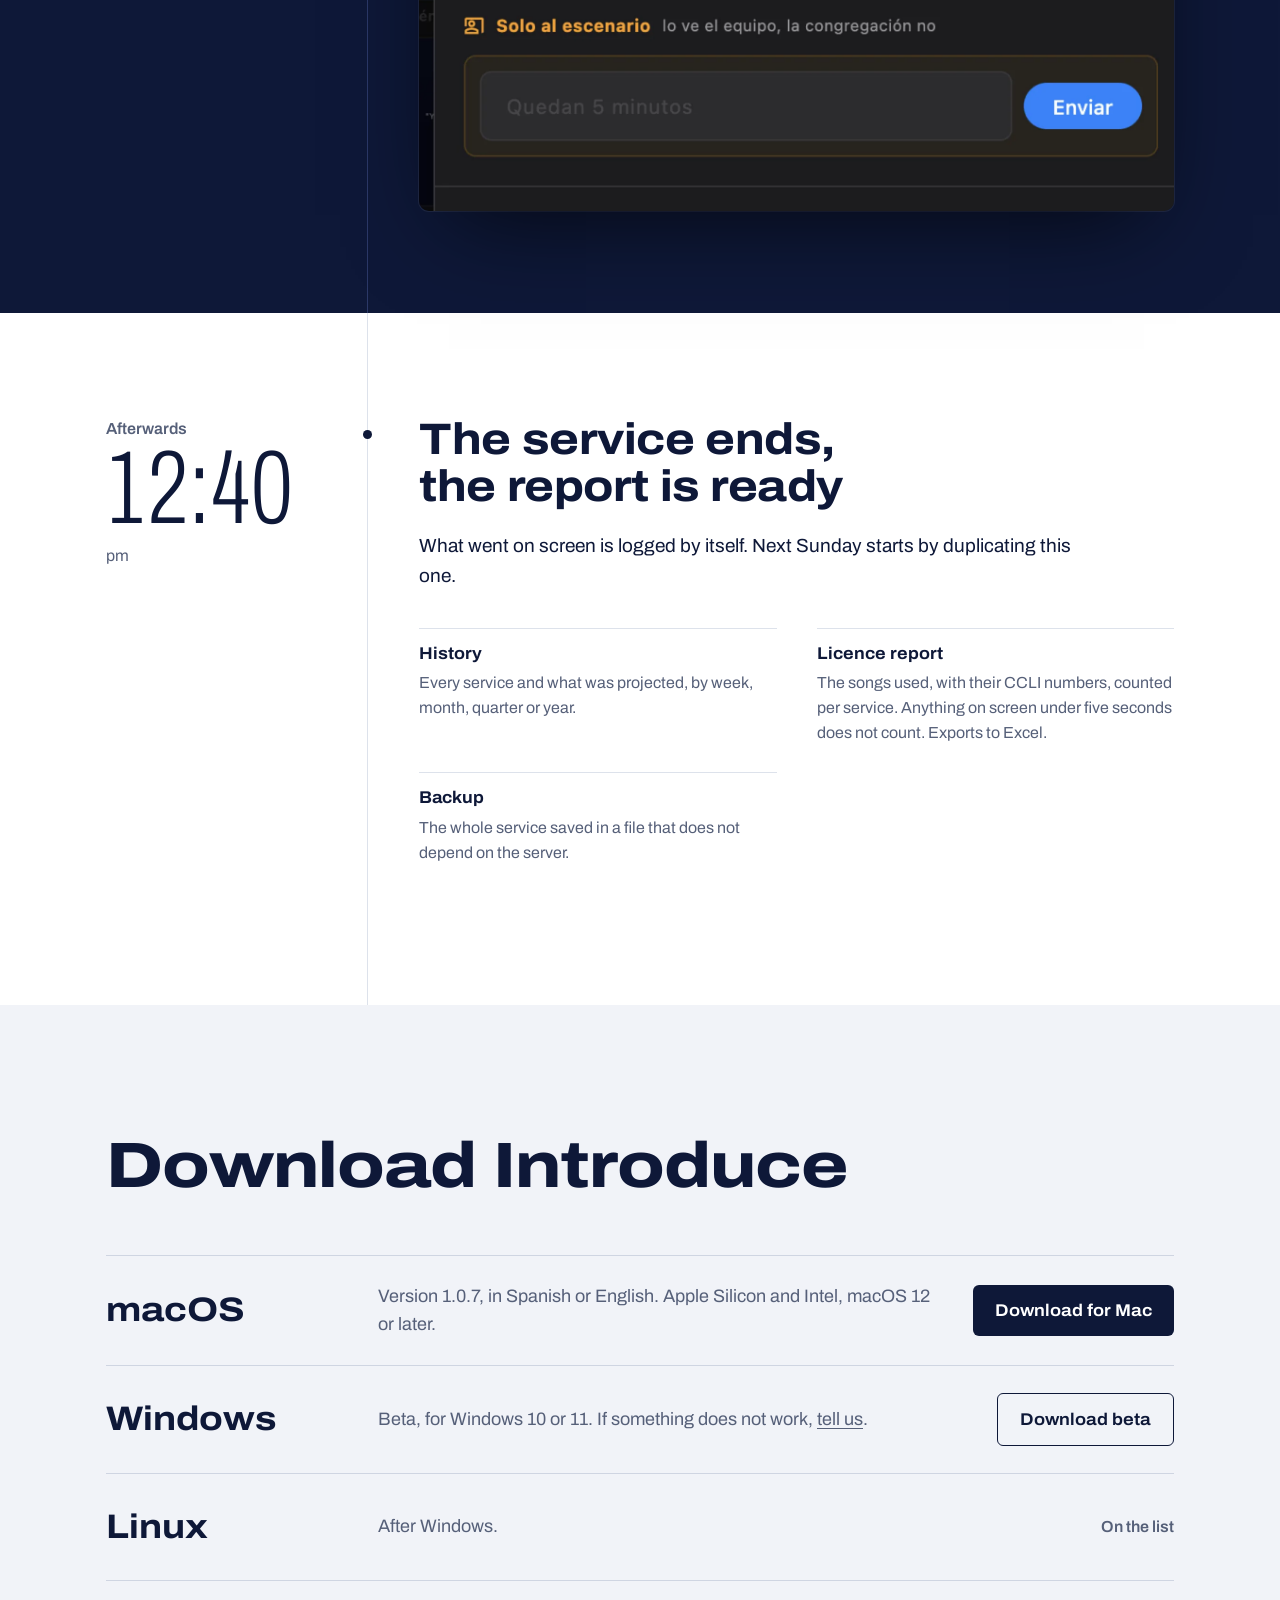
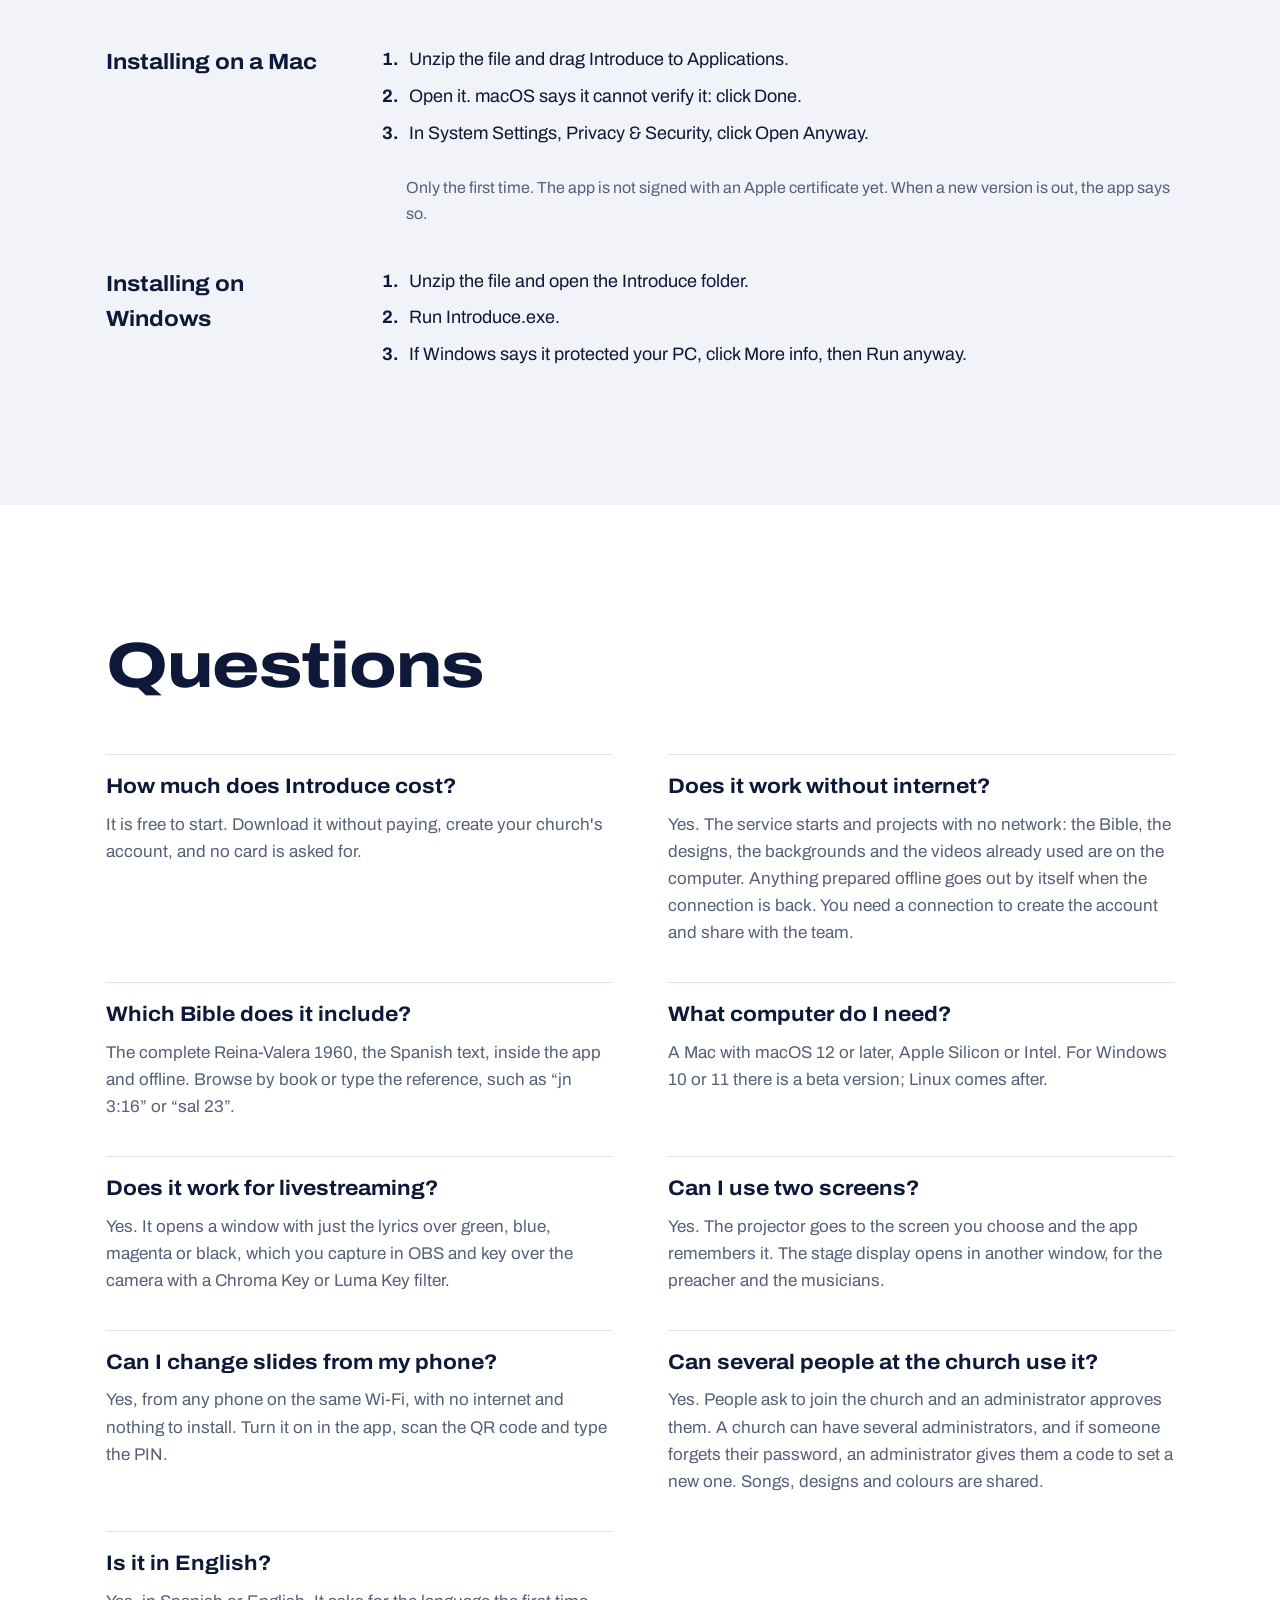
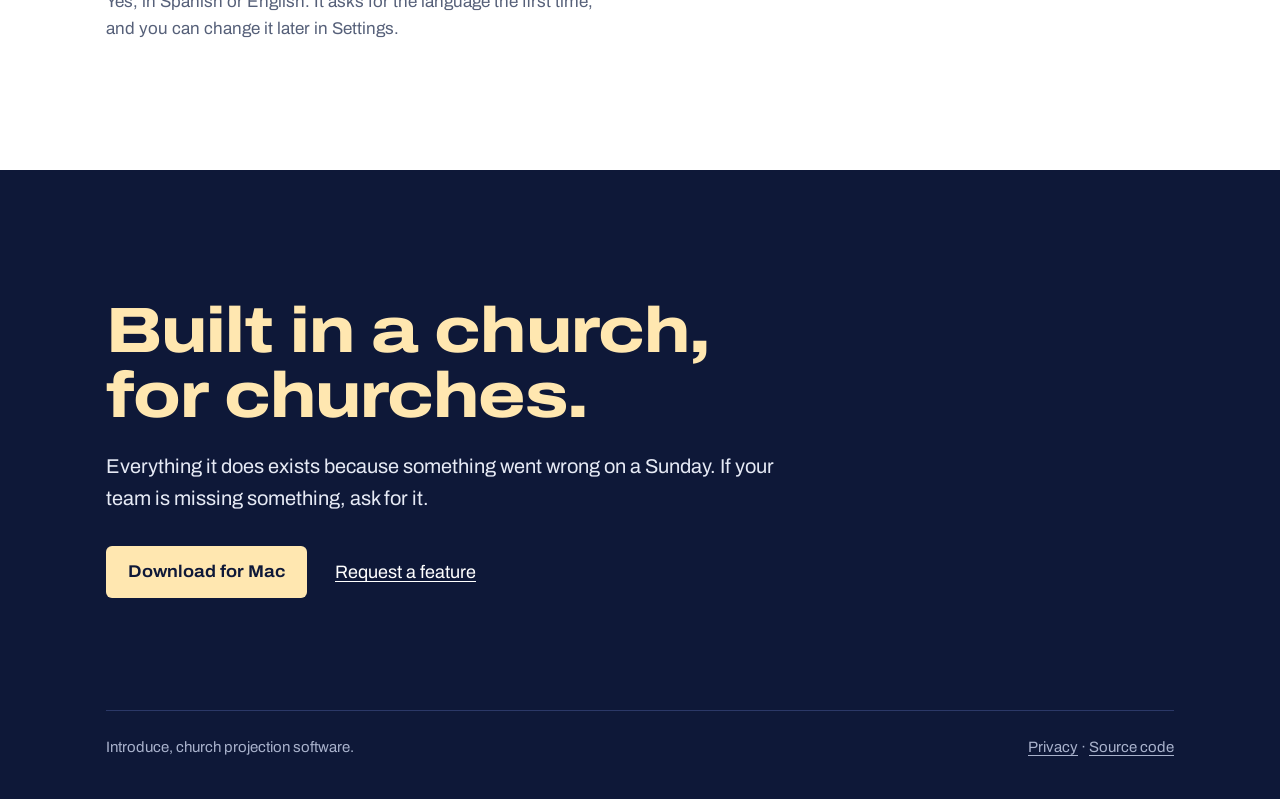
==== commit 47102768: "1.0.7: a PDF comes in whole Announcements arrive as a PDF more often than as a PowerPoint, and now t" ====
--- a/en/index.html
+++ b/en/index.html
@@ -54,7 +54,7 @@
       "description": "Church presentation software for lyrics, Bible verses, announcements and video, online or offline.",
       "applicationCategory": "MultimediaApplication",
       "operatingSystem": "macOS 12+, Windows 10+",
-      "softwareVersion": "1.0.6",
+      "softwareVersion": "1.0.7",
       "inLanguage": [
         "es",
         "en"
@@ -217,8 +217,8 @@
               <dd>Paste lyrics copied from anywhere and the app suggests where each slide should break.</dd>
             </div>
             <div>
-              <dt>PowerPoint</dt>
-              <dd>Sermon slides come in as text, or as pictures exactly as they look if the computer has LibreOffice.</dd>
+              <dt>PDF and PowerPoint</dt>
+              <dd>Announcements in PDF come in as one presentation with their pages, exactly as they were designed, with nothing to install. A PowerPoint does the same if the computer has LibreOffice, or comes in as editable text.</dd>
             </div>
             <div>
               <dt>The sermon, point by point</dt>
@@ -487,7 +487,7 @@
       <ul class="plataformas">
         <li>
           <span class="so">macOS</span>
-          <p class="detalle">Version 1.0.6, in Spanish or English. Apple Silicon and Intel, macOS 12 or later.</p>
+          <p class="detalle">Version 1.0.7, in Spanish or English. Apple Silicon and Intel, macOS 12 or later.</p>
           <a class="boton boton-tinta" href="/descargar/mac" rel="nofollow">Download for Mac</a>
         </li>
         <li>
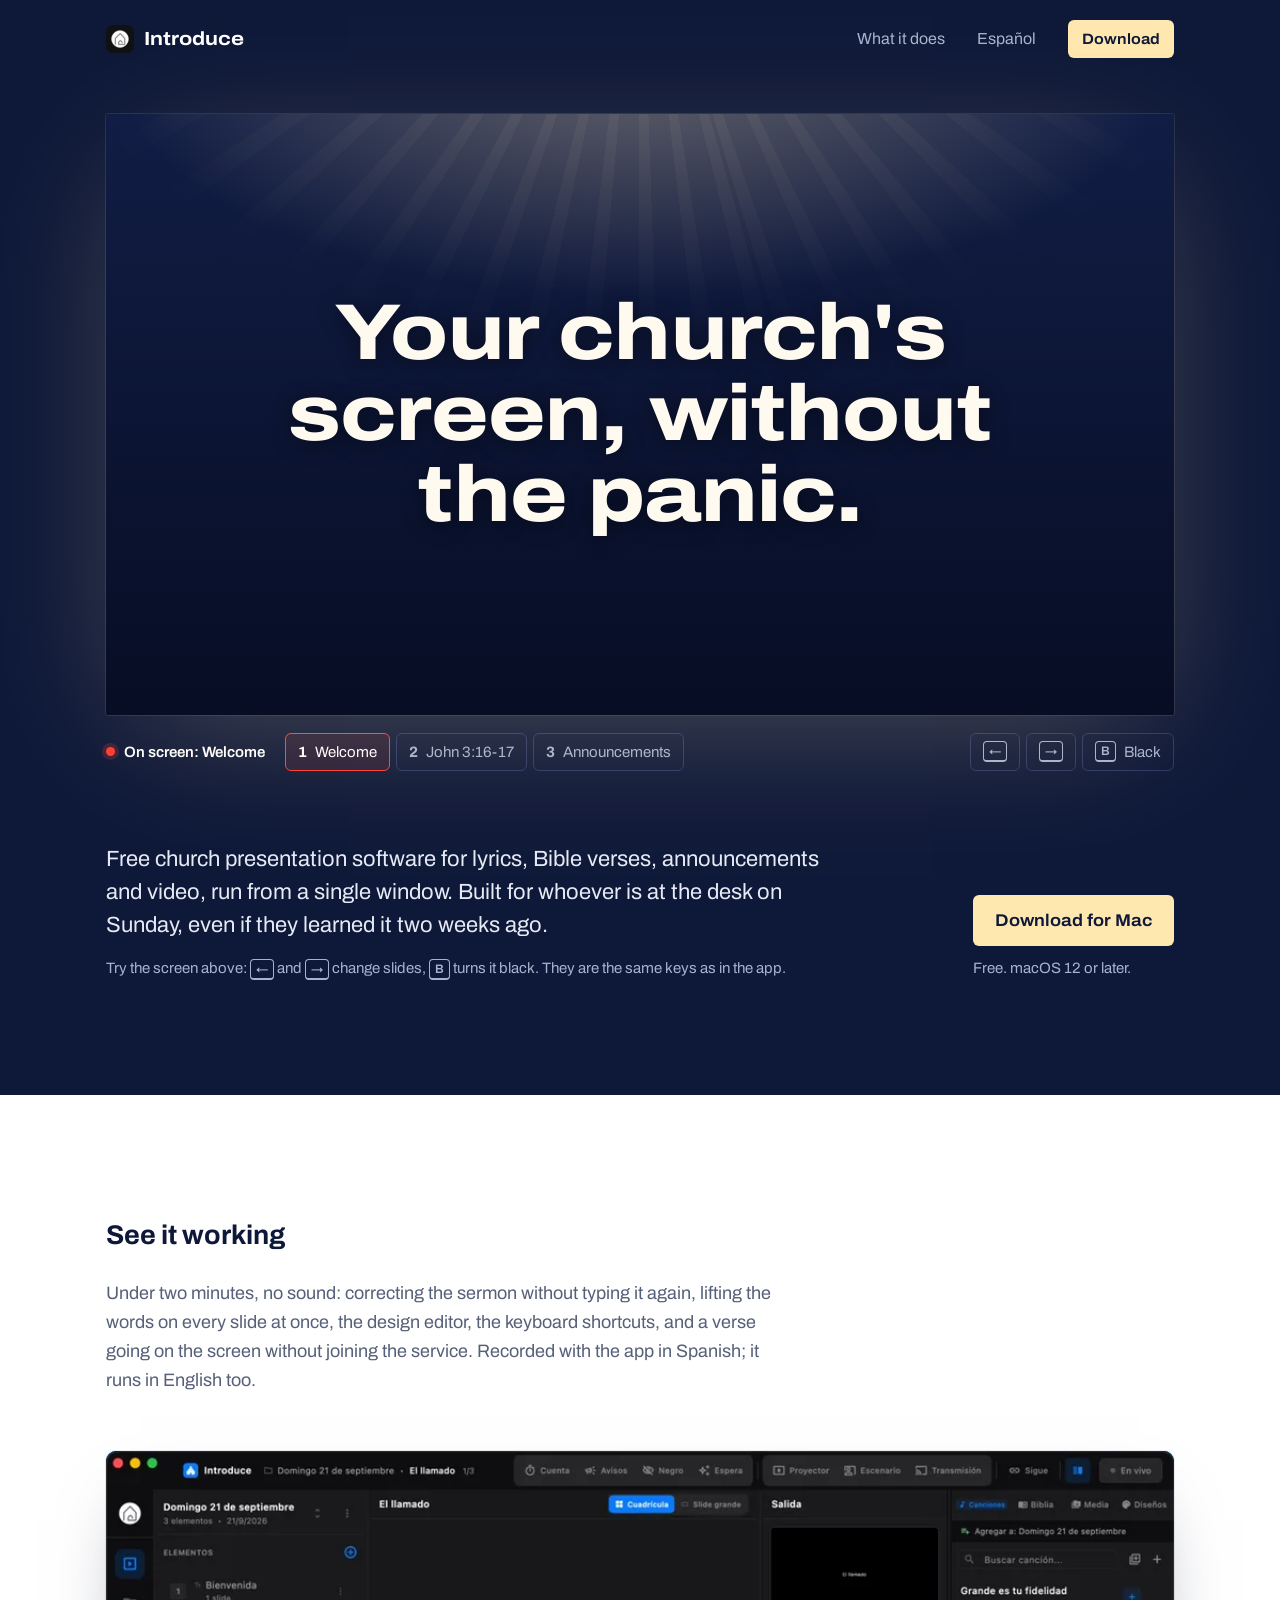
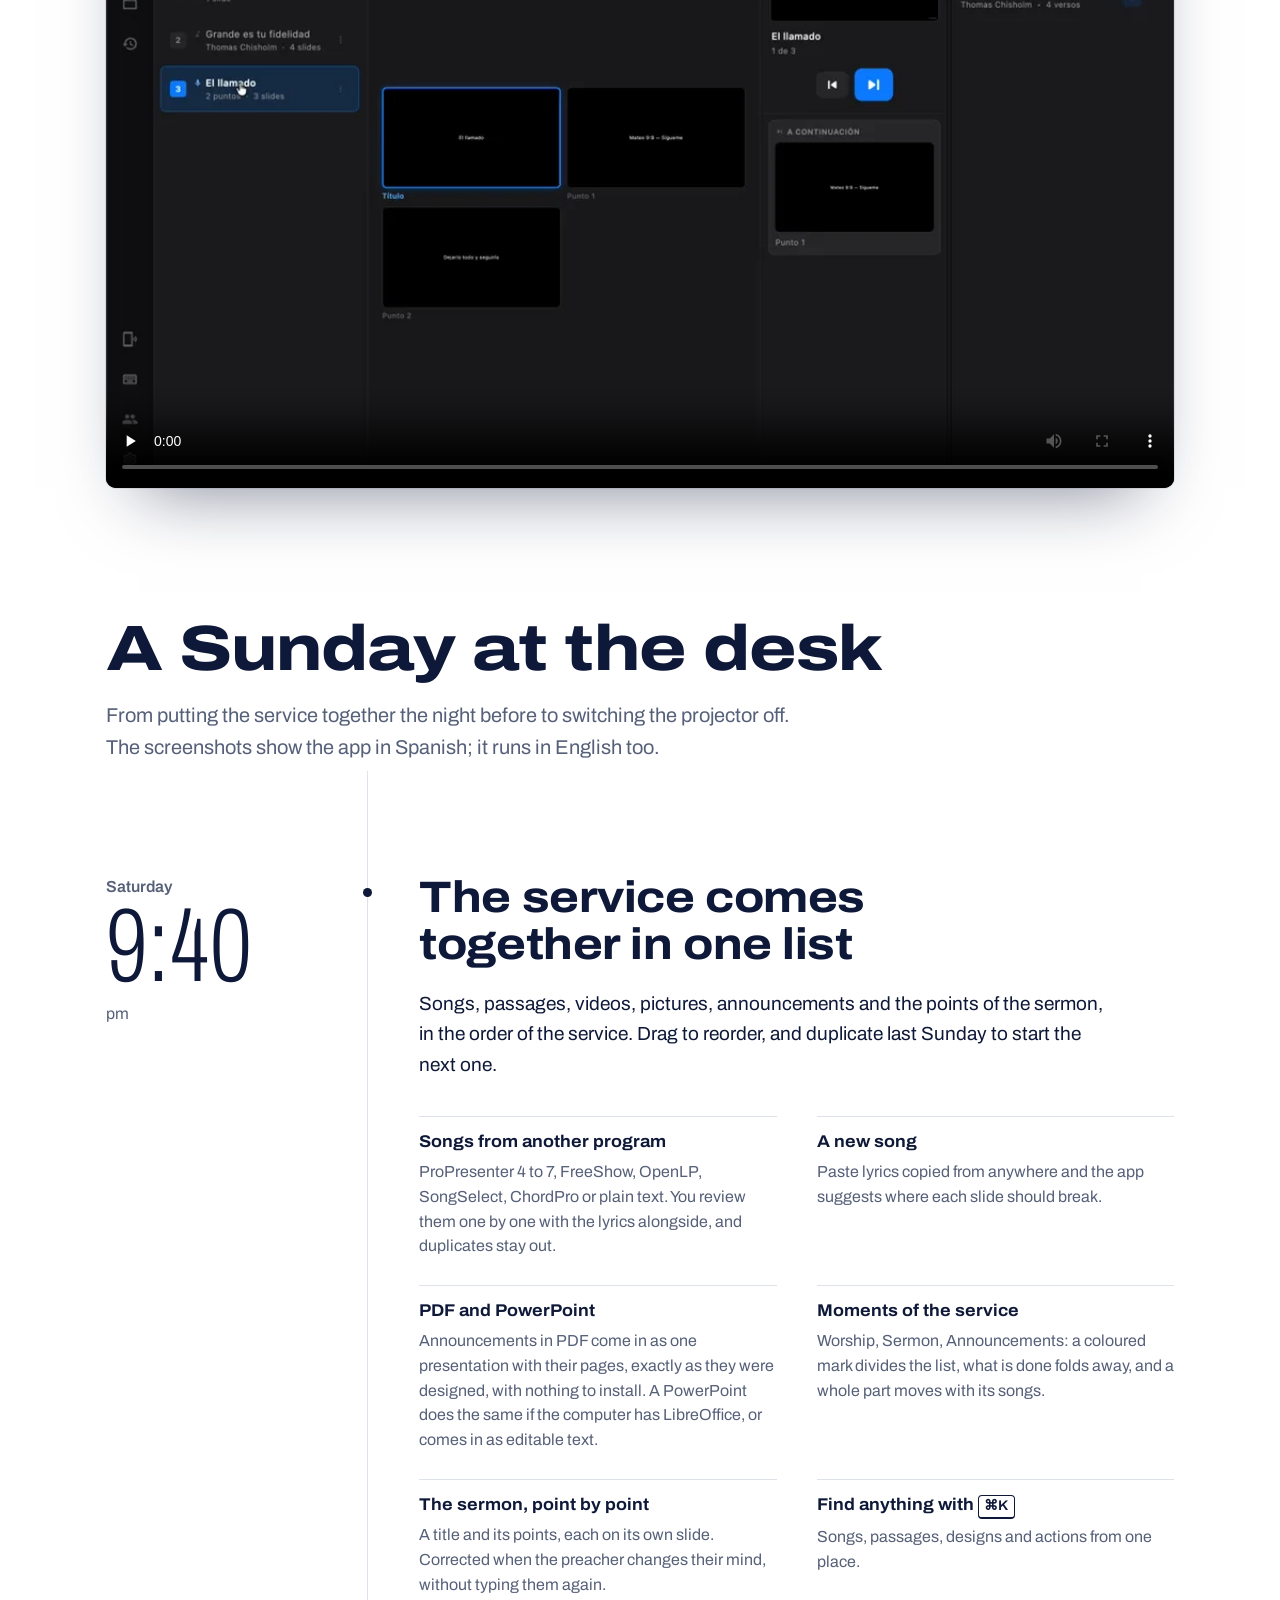
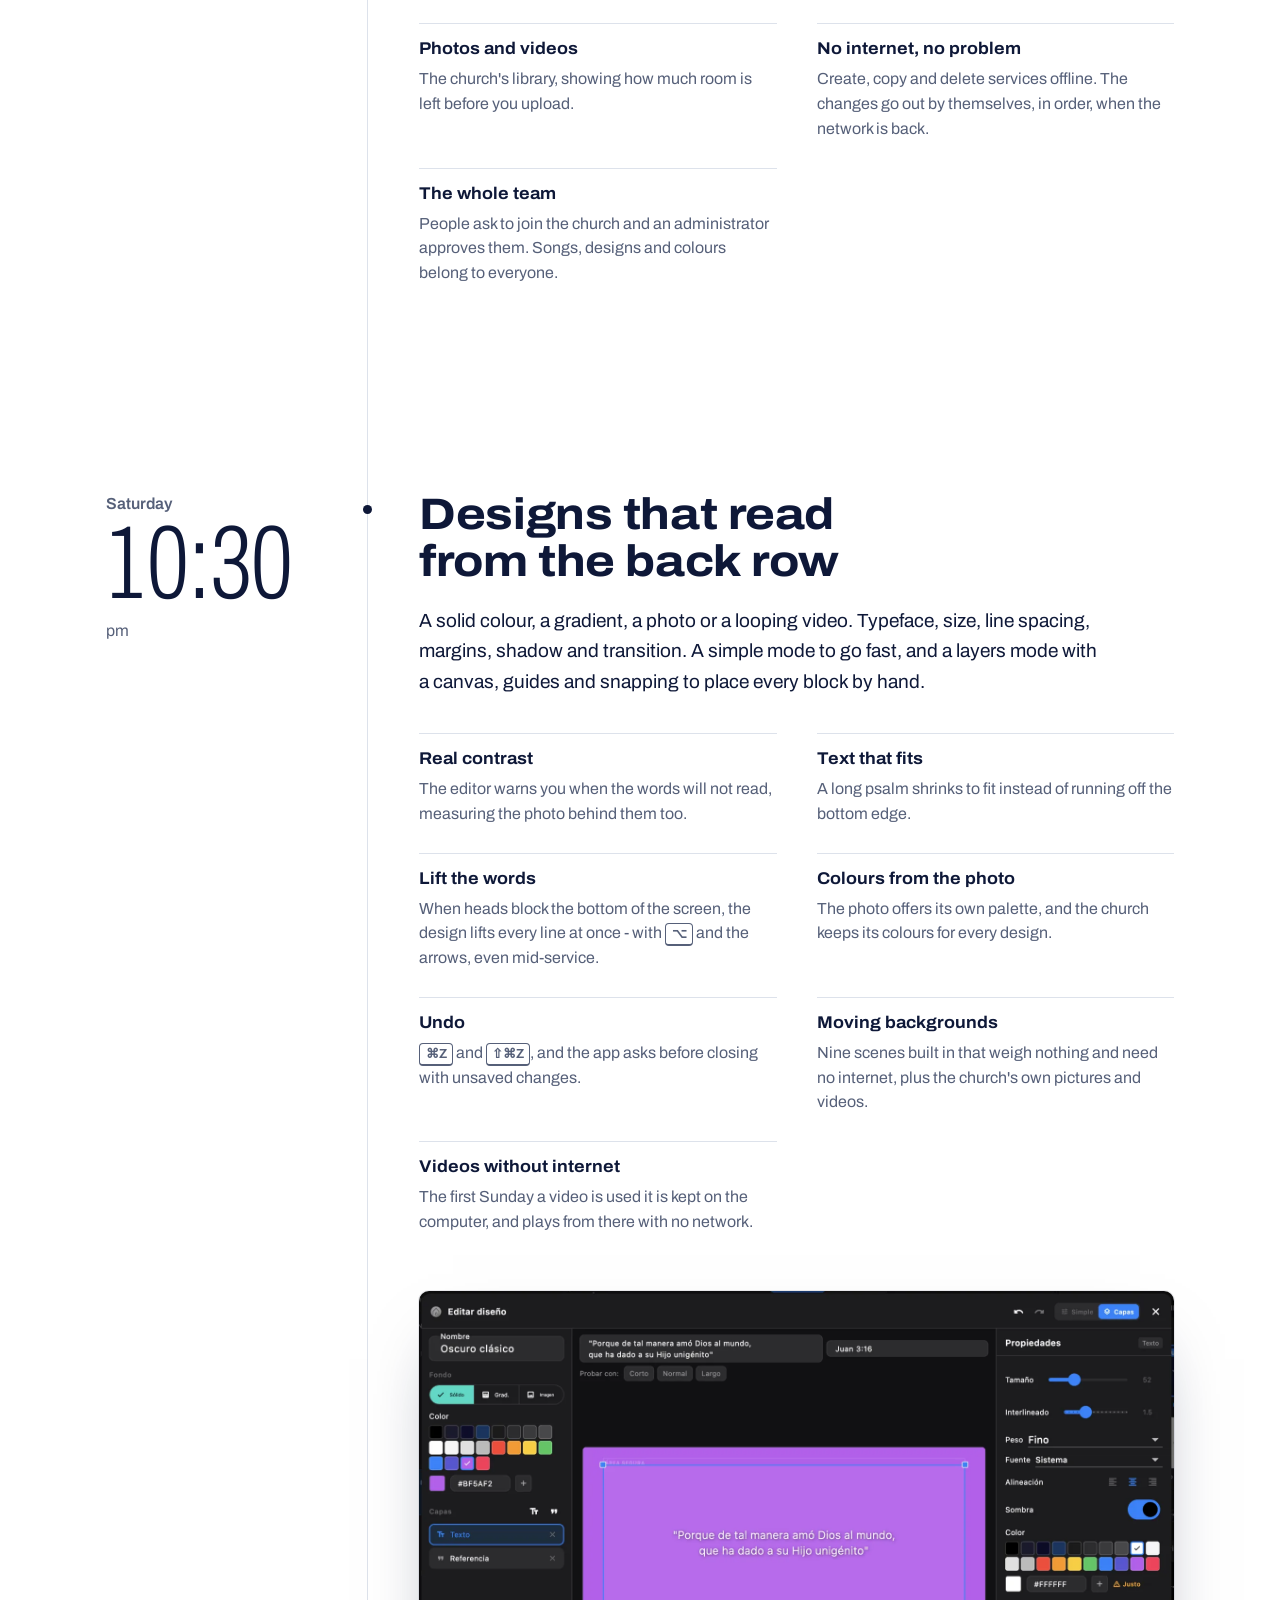
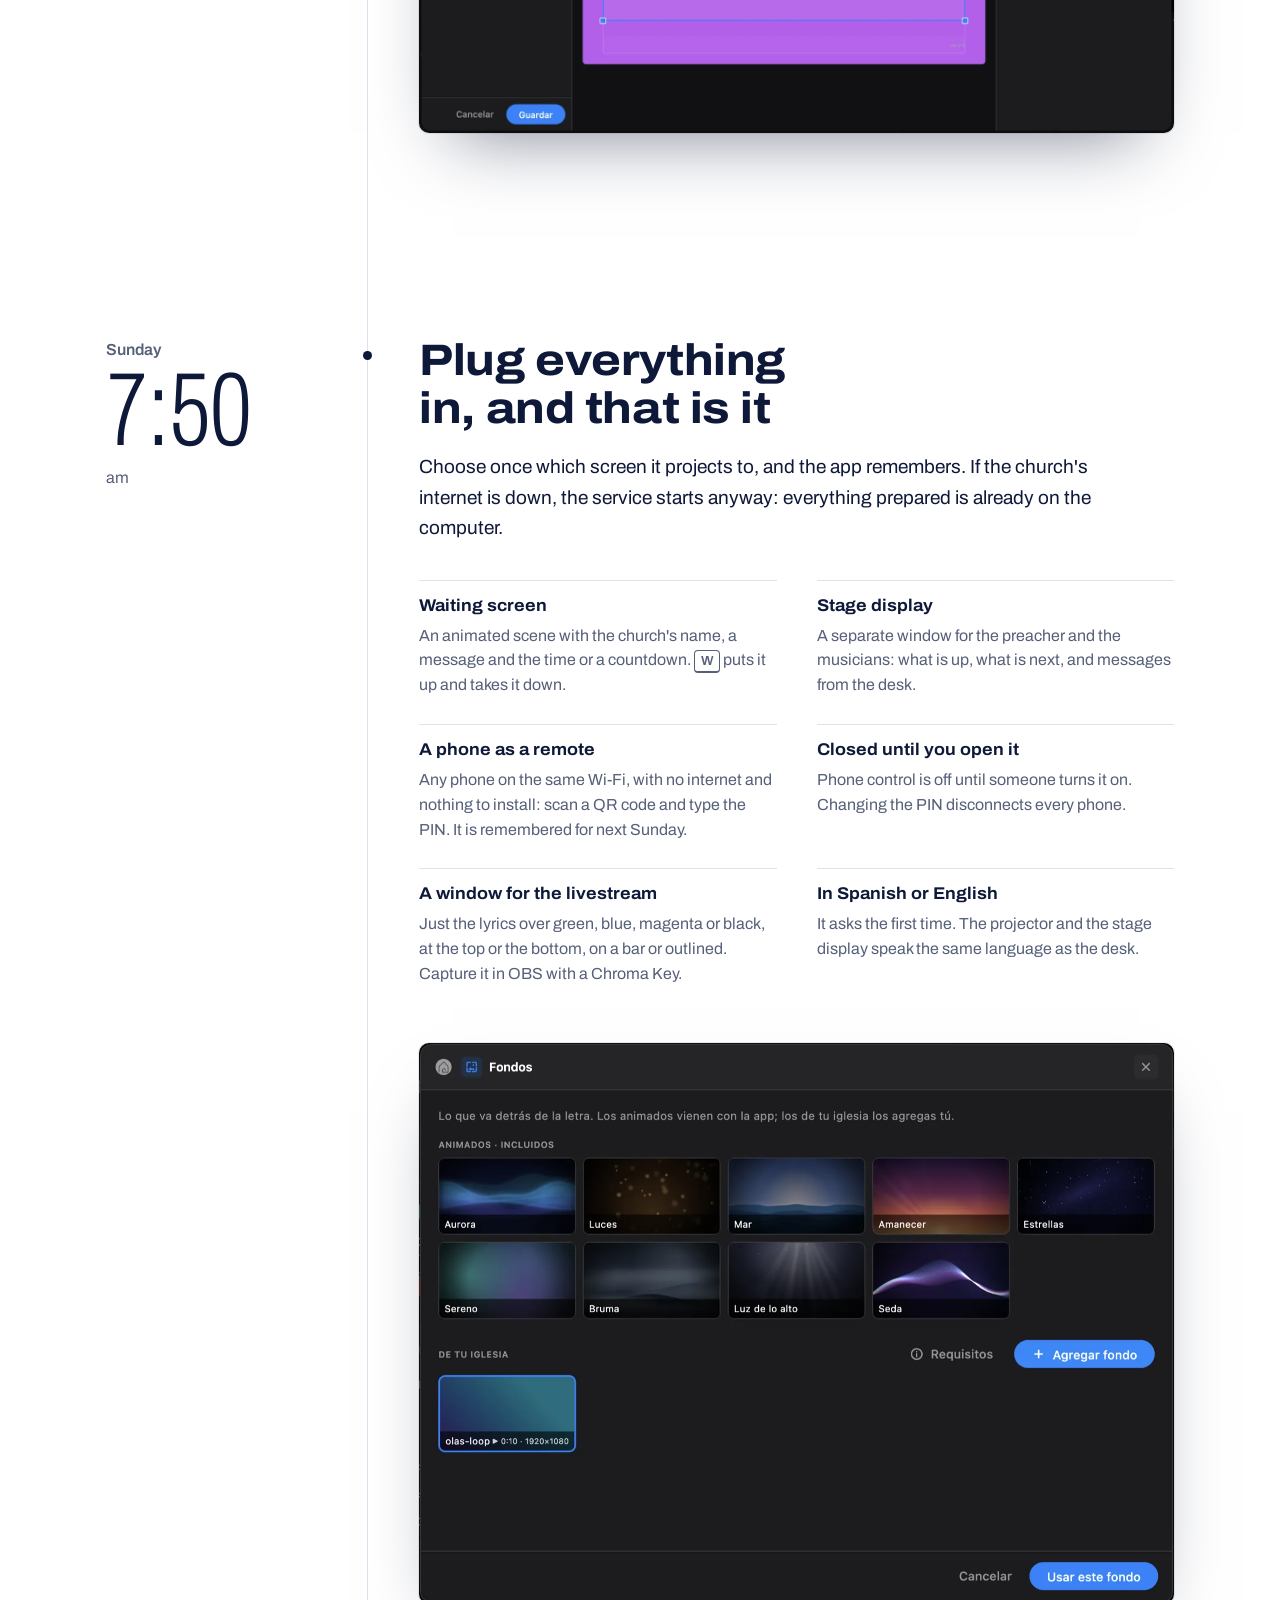
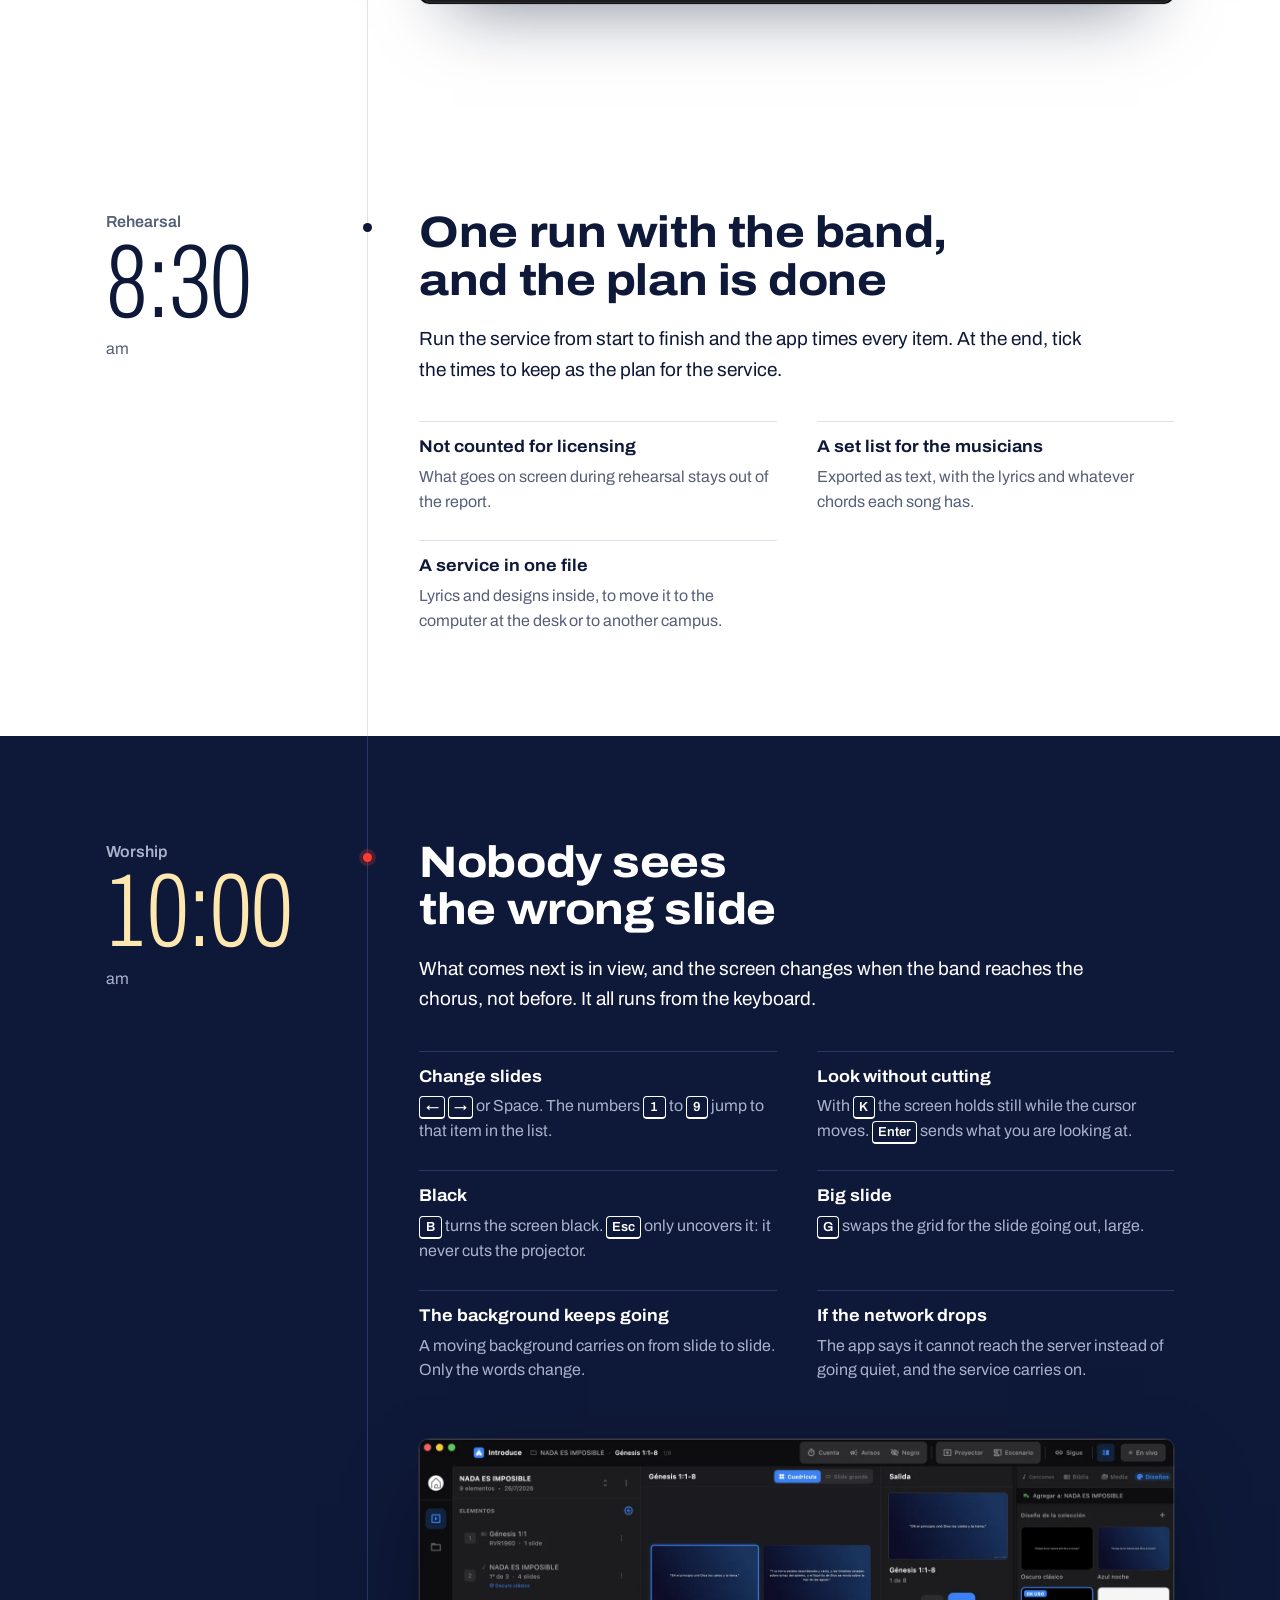
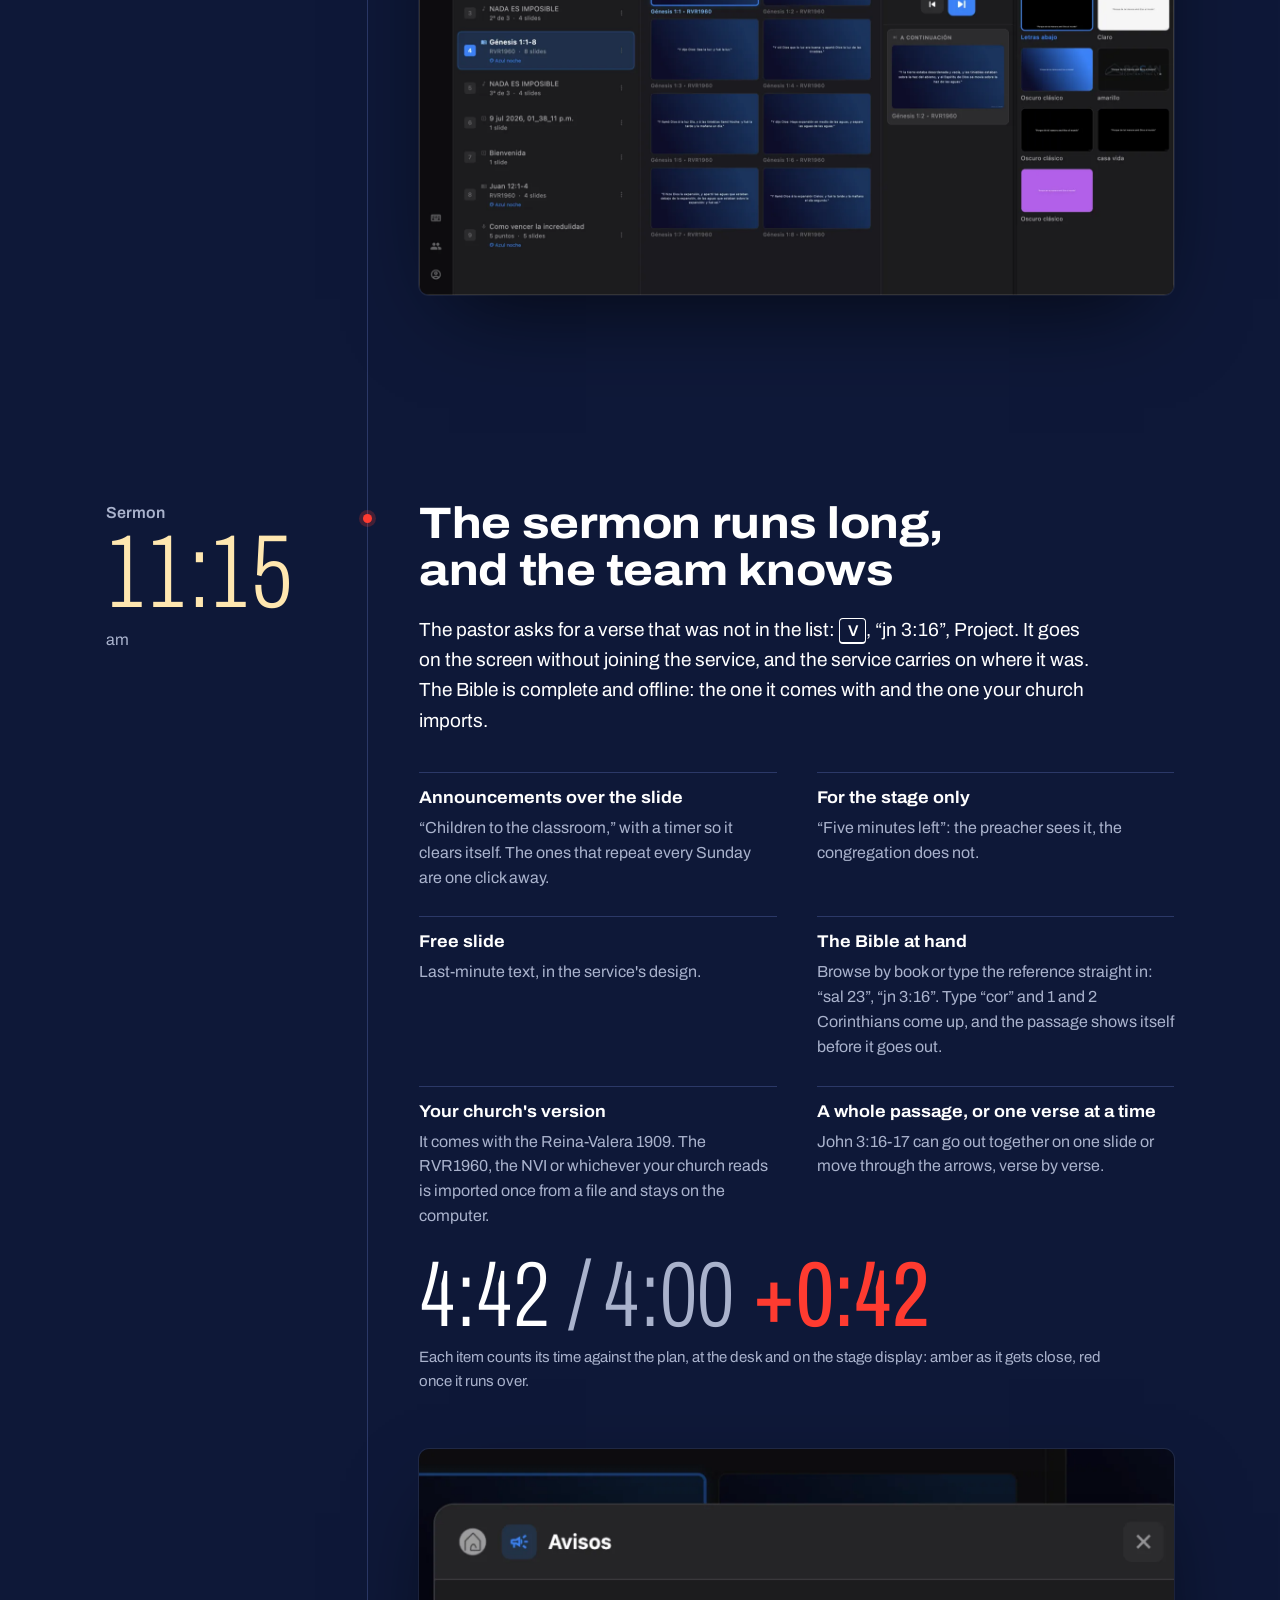
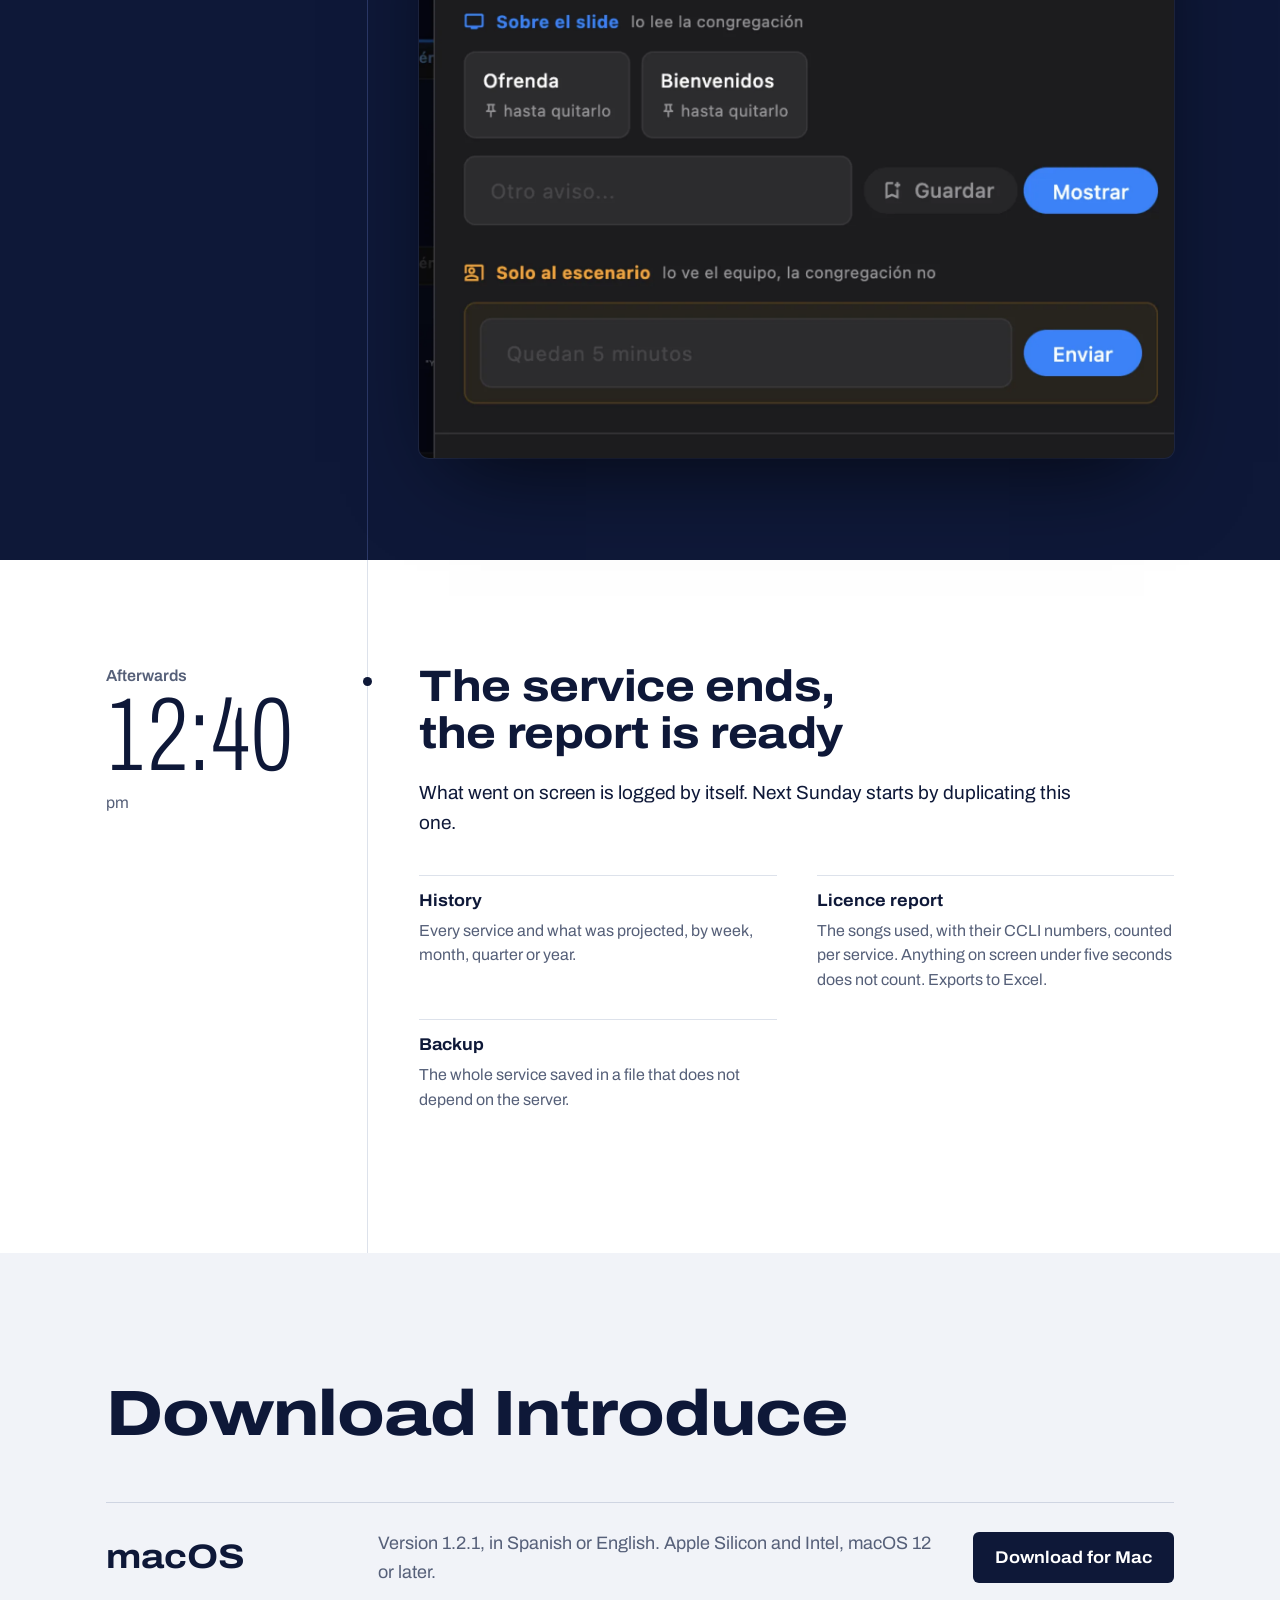
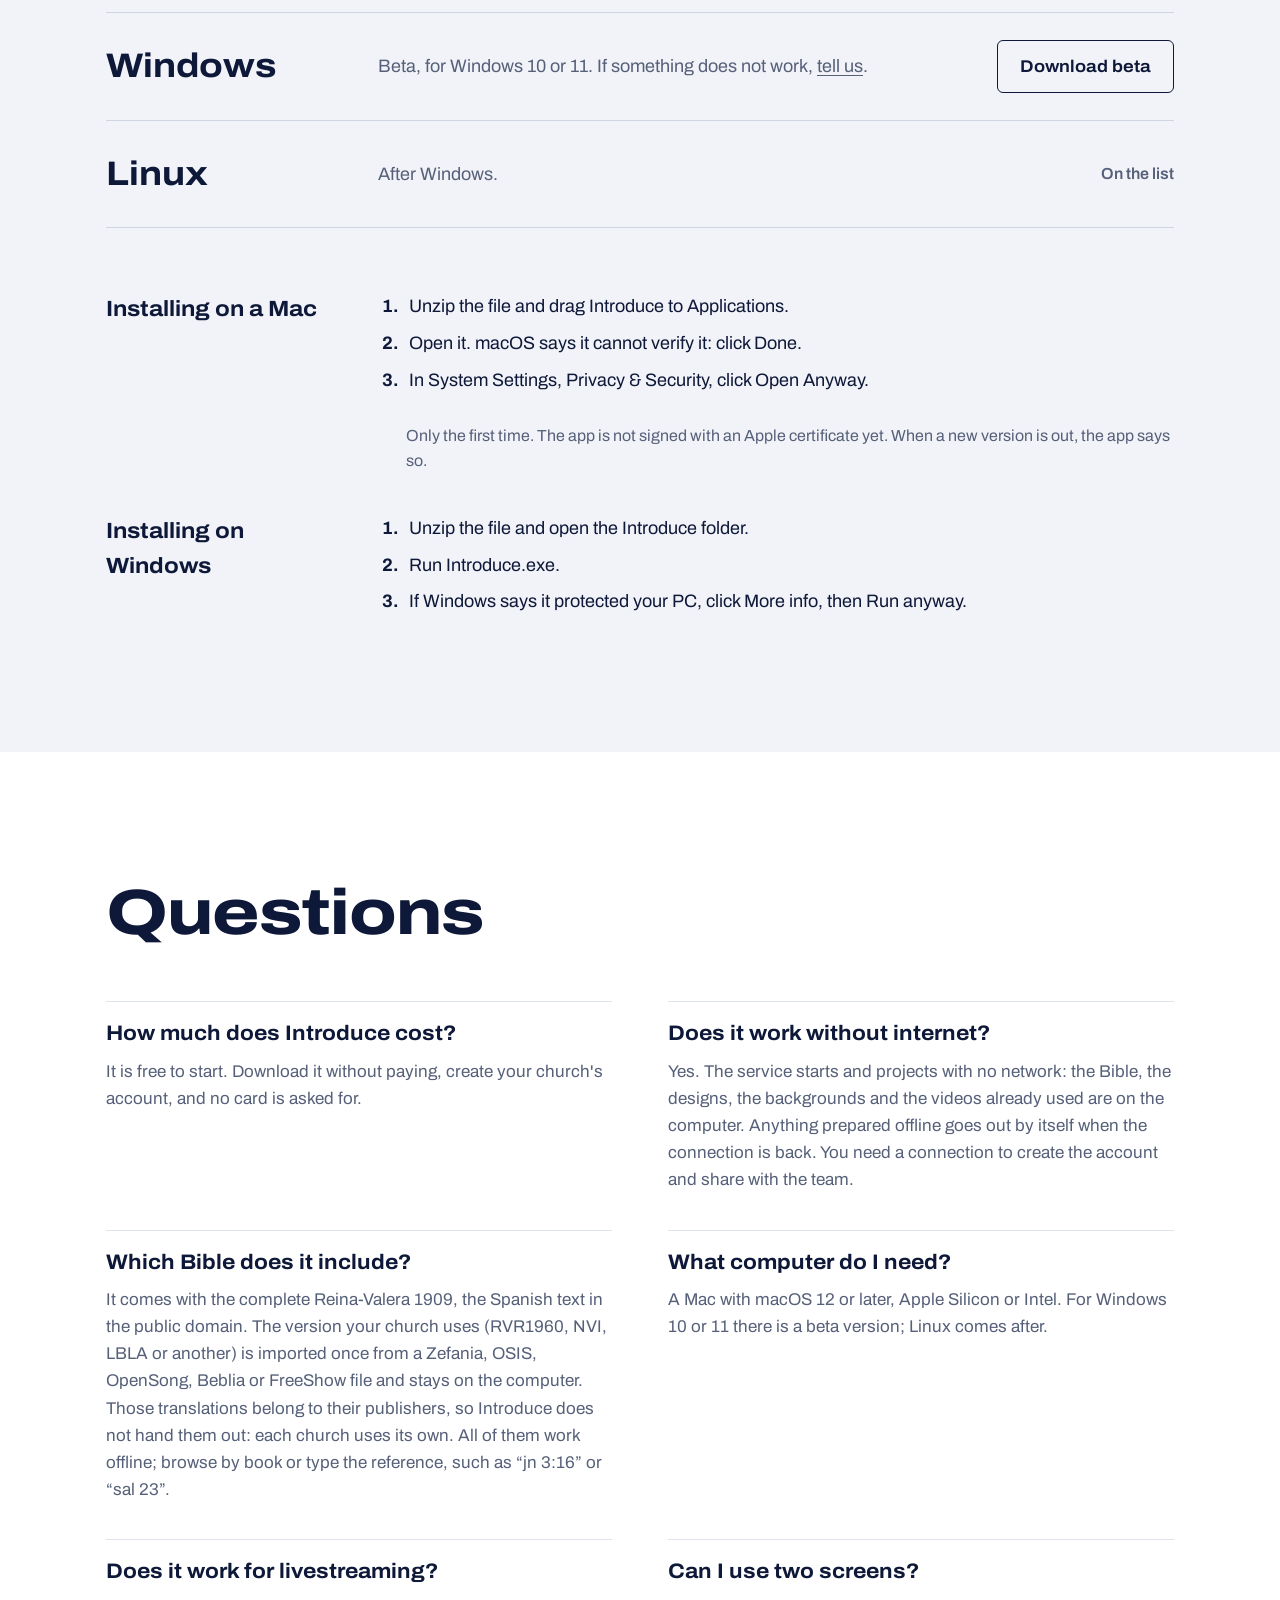
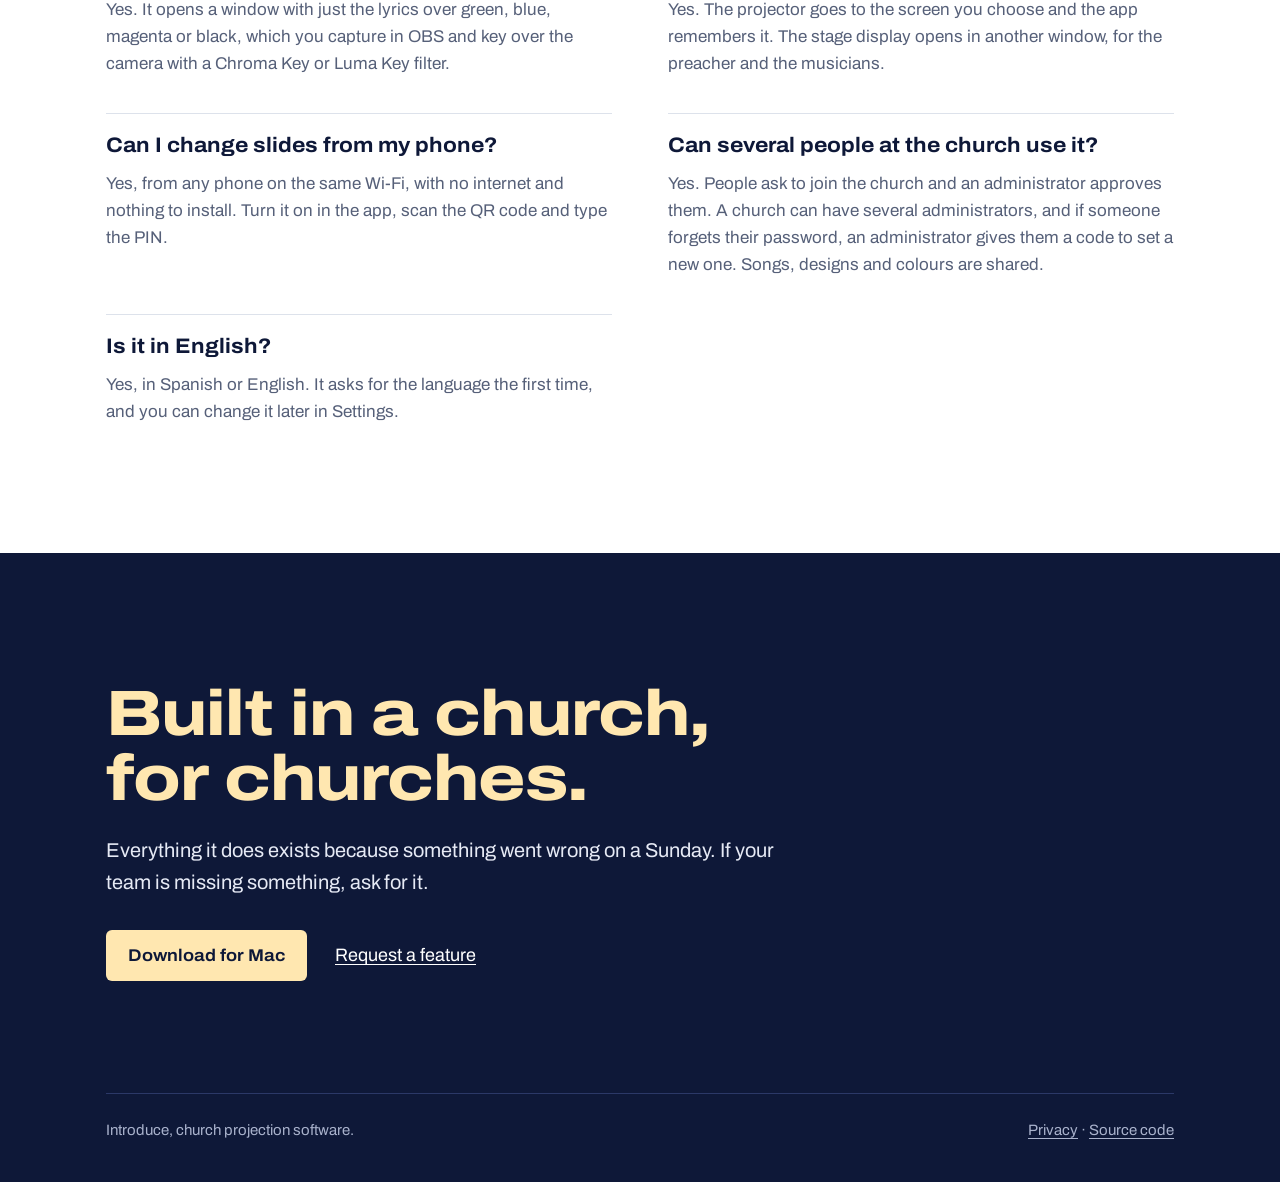
==== commit 01ea3aa5: "1.2.1: the church's own Bible, and a guide to moments The site said the app carried the Reina-Valera" ====
--- a/en/index.html
+++ b/en/index.html
@@ -54,7 +54,7 @@
       "description": "Church presentation software for lyrics, Bible verses, announcements and video, online or offline.",
       "applicationCategory": "MultimediaApplication",
       "operatingSystem": "macOS 12+, Windows 10+",
-      "softwareVersion": "1.0.7",
+      "softwareVersion": "1.2.1",
       "inLanguage": [
         "es",
         "en"
@@ -221,6 +221,10 @@
               <dd>Announcements in PDF come in as one presentation with their pages, exactly as they were designed, with nothing to install. A PowerPoint does the same if the computer has LibreOffice, or comes in as editable text.</dd>
             </div>
             <div>
+              <dt>Moments of the service</dt>
+              <dd>Worship, Sermon, Announcements: a coloured mark divides the list, what is done folds away, and a whole part moves with its songs.</dd>
+            </div>
+            <div>
               <dt>The sermon, point by point</dt>
               <dd>A title and its points, each on its own slide. Corrected when the preacher changes their mind, without typing them again.</dd>
             </div>
@@ -413,8 +417,8 @@
           <p>
             The pastor asks for a verse that was not in the list: <kbd>V</kbd>,
             “jn 3:16”, Project. It goes on the screen without joining the
-            service, and the service carries on where it was. The Bible built in
-            is the Reina-Valera 1960, the Spanish text, complete and offline.
+            service, and the service carries on where it was. The Bible is
+            complete and offline: the one it comes with and the one your church imports.
           </p>
           <dl class="funciones">
             <div>
@@ -432,6 +436,10 @@
             <div>
               <dt>The Bible at hand</dt>
               <dd>Browse by book or type the reference straight in: “sal 23”, “jn 3:16”. Type “cor” and 1 and 2 Corinthians come up, and the passage shows itself before it goes out.</dd>
+            </div>
+            <div>
+              <dt>Your church's version</dt>
+              <dd>It comes with the Reina-Valera 1909. The RVR1960, the NVI or whichever your church reads is imported once from a file and stays on the computer.</dd>
             </div>
             <div>
               <dt>A whole passage, or one verse at a time</dt>
@@ -487,7 +495,7 @@
       <ul class="plataformas">
         <li>
           <span class="so">macOS</span>
-          <p class="detalle">Version 1.0.7, in Spanish or English. Apple Silicon and Intel, macOS 12 or later.</p>
+          <p class="detalle">Version 1.2.1, in Spanish or English. Apple Silicon and Intel, macOS 12 or later.</p>
           <a class="boton boton-tinta" href="/descargar/mac" rel="nofollow">Download for Mac</a>
         </li>
         <li>
@@ -537,7 +545,7 @@
         </div>
         <div>
           <h3>Which Bible does it include?</h3>
-          <p>The complete Reina-Valera 1960, the Spanish text, inside the app and offline. Browse by book or type the reference, such as “jn 3:16” or “sal 23”.</p>
+          <p>It comes with the complete Reina-Valera 1909, the Spanish text in the public domain. The version your church uses (RVR1960, NVI, LBLA or another) is imported once from a Zefania, OSIS, OpenSong, Beblia or FreeShow file and stays on the computer. Those translations belong to their publishers, so Introduce does not hand them out: each church uses its own. All of them work offline; browse by book or type the reference, such as “jn 3:16” or “sal 23”.</p>
         </div>
         <div>
           <h3>What computer do I need?</h3>
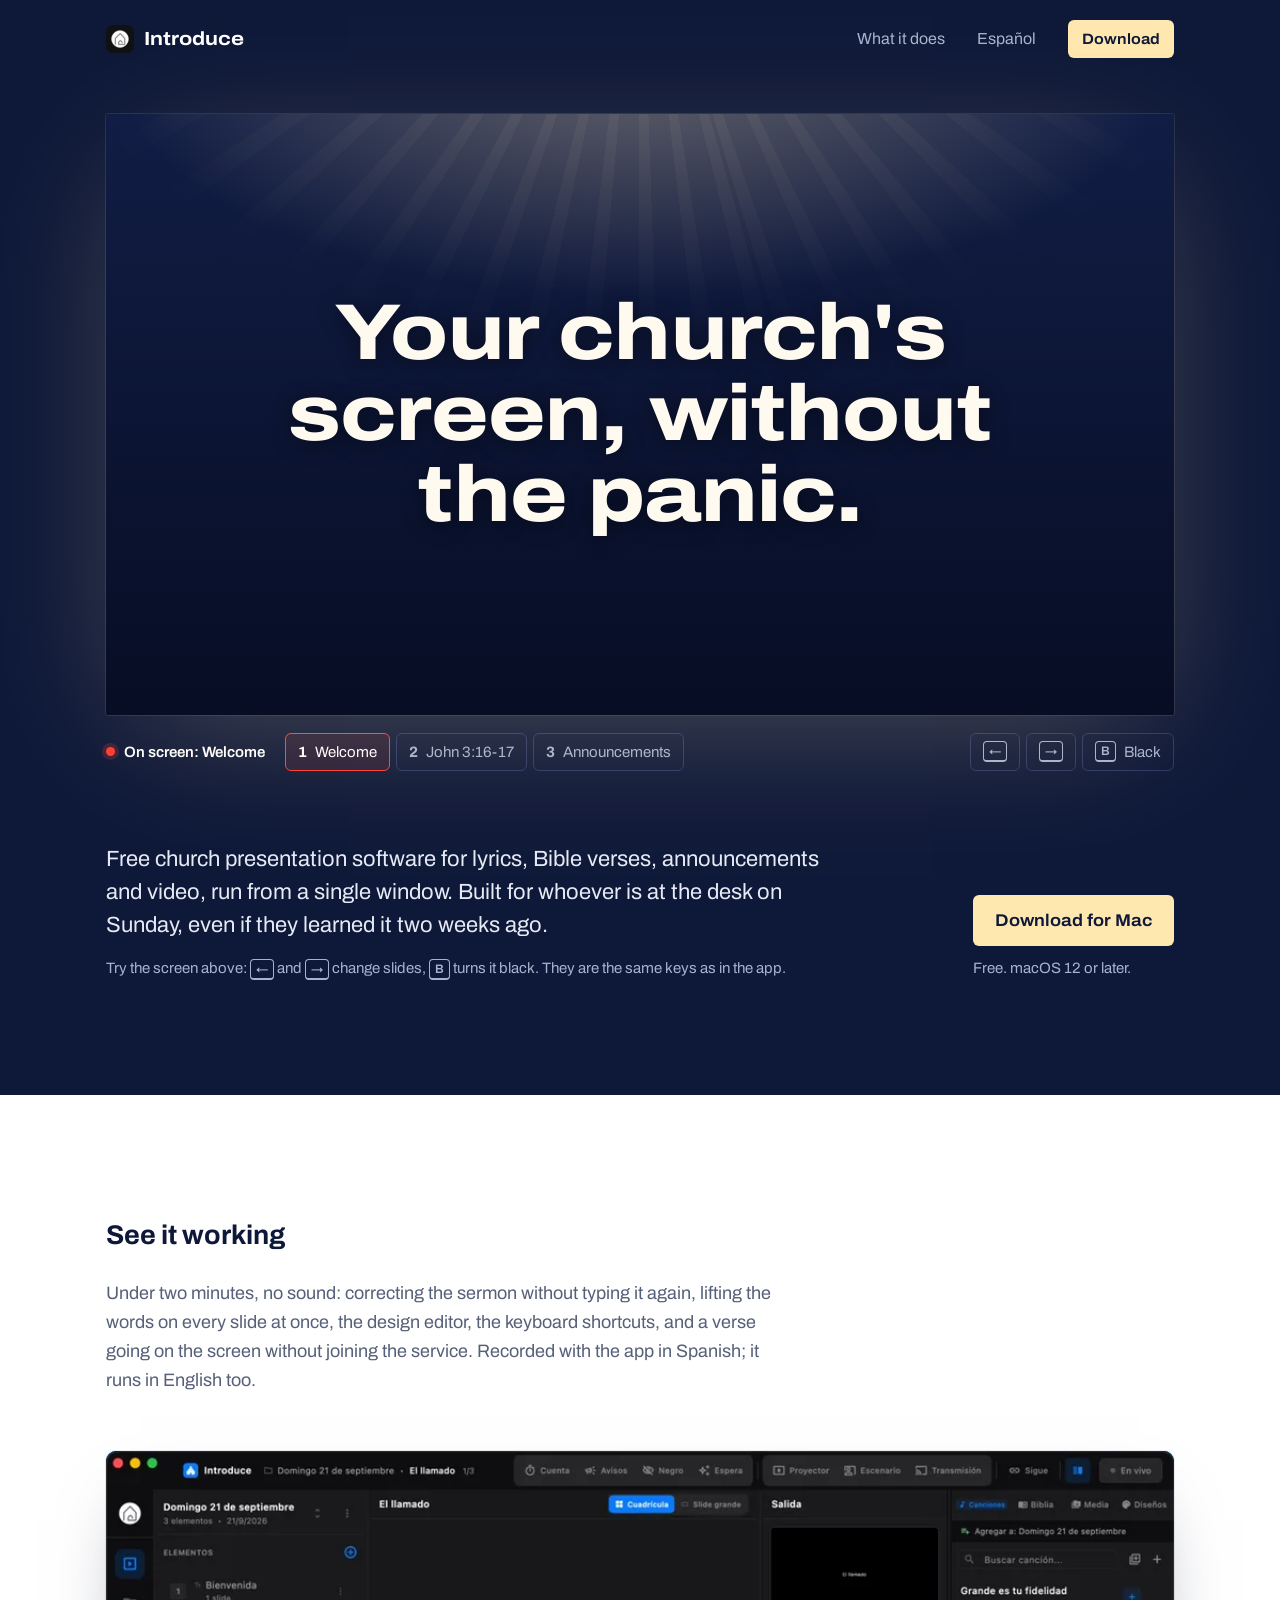
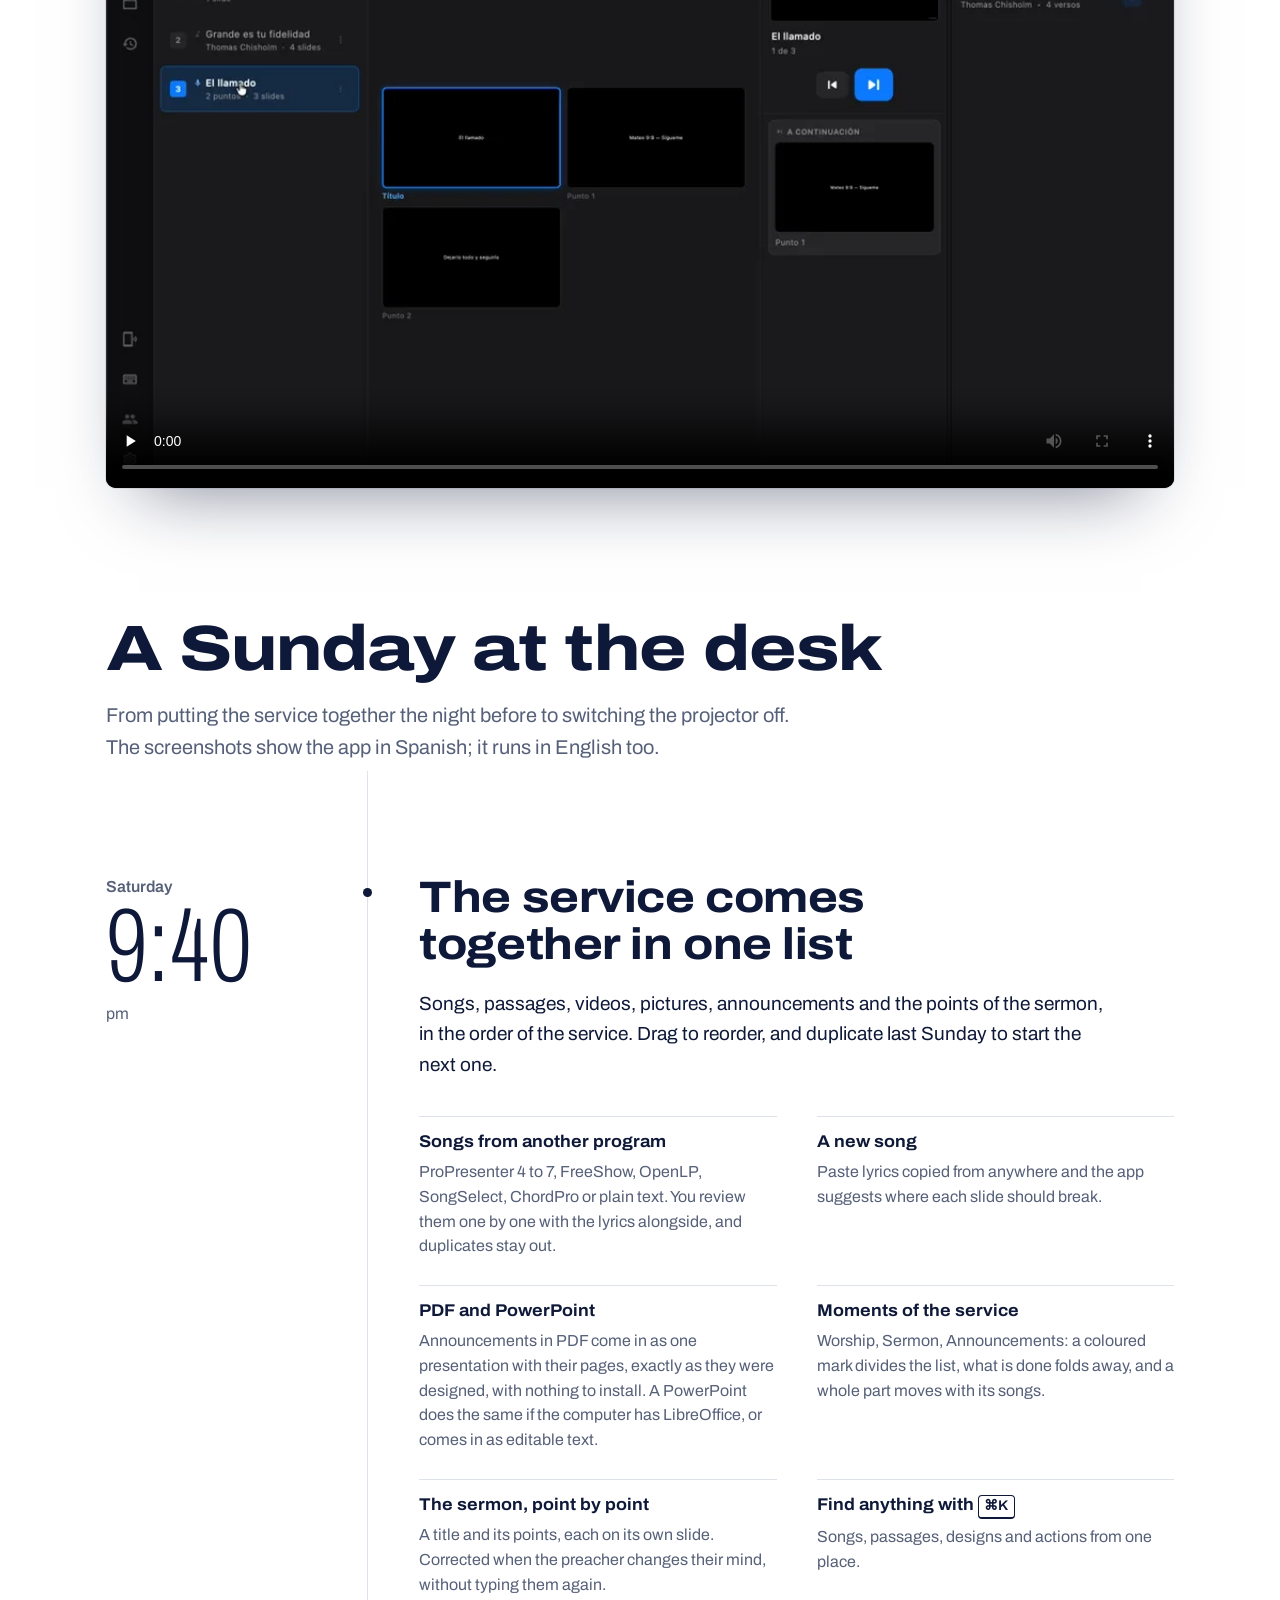
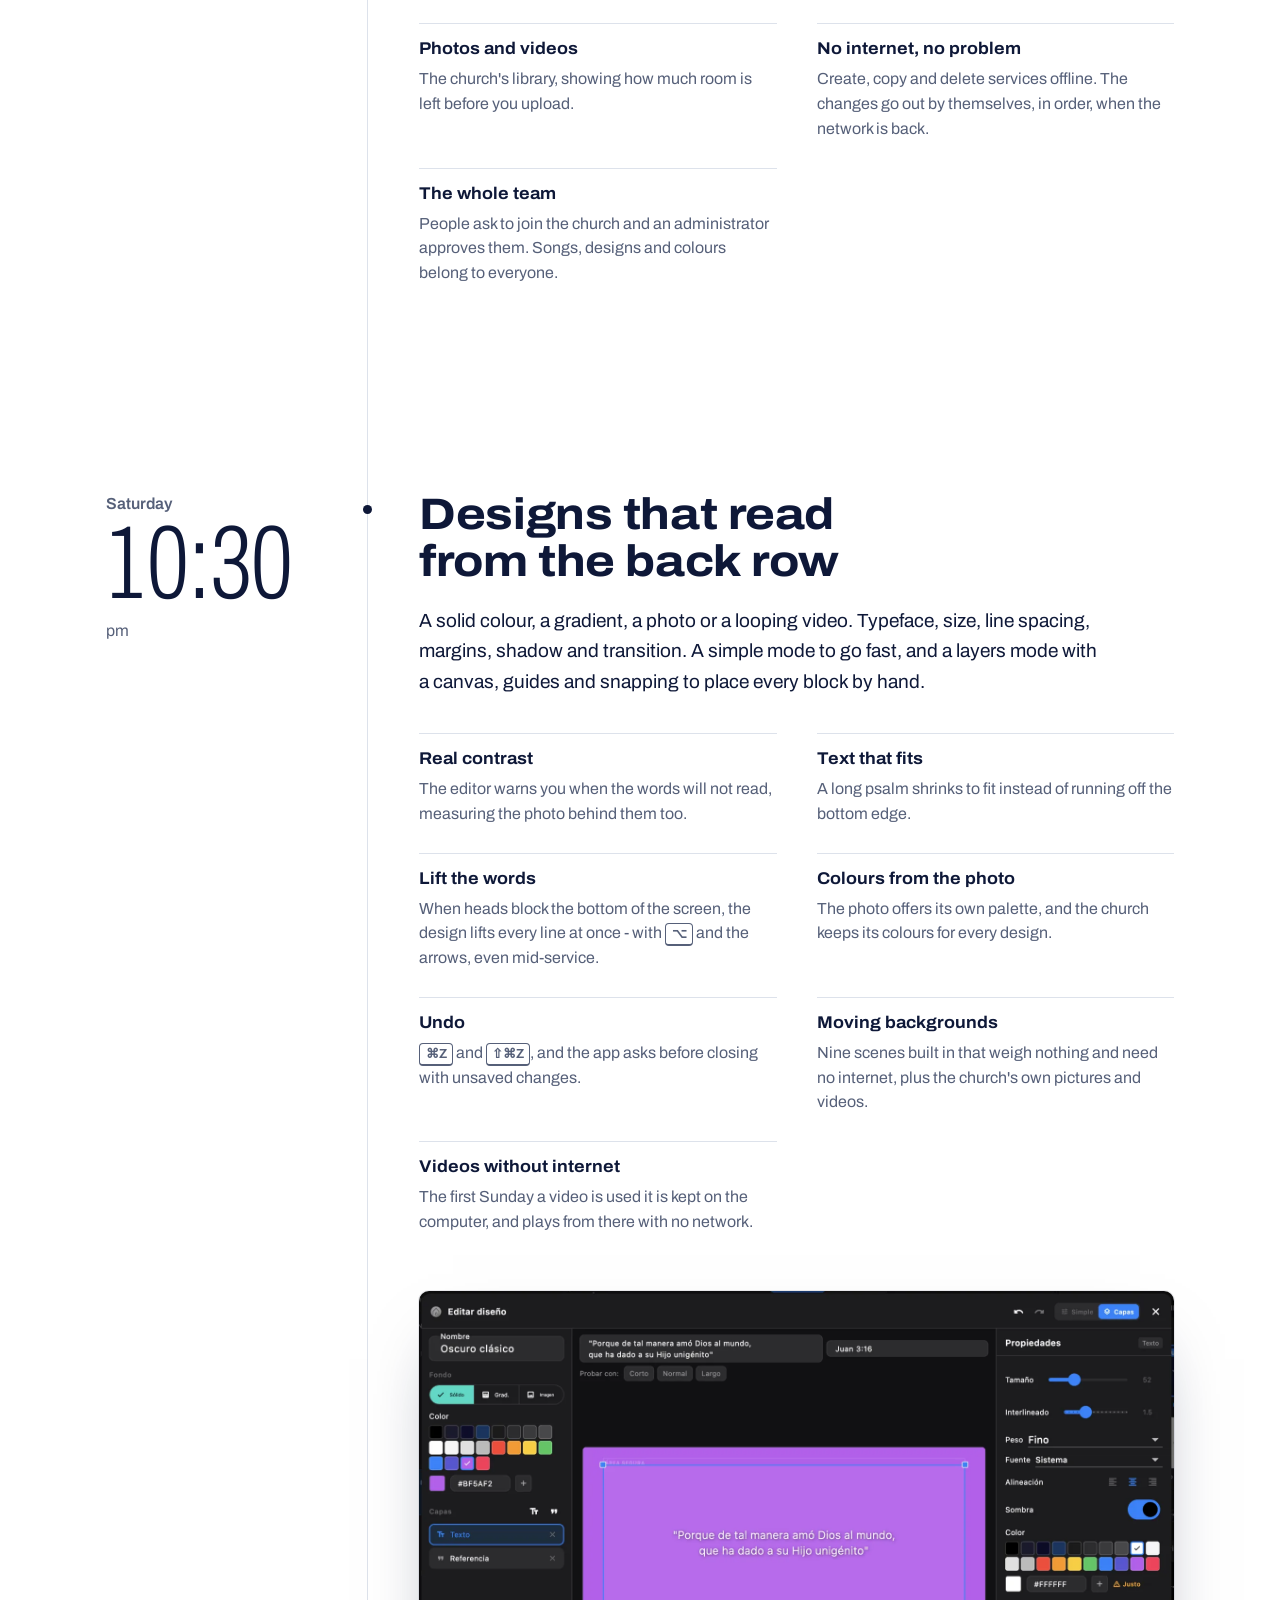
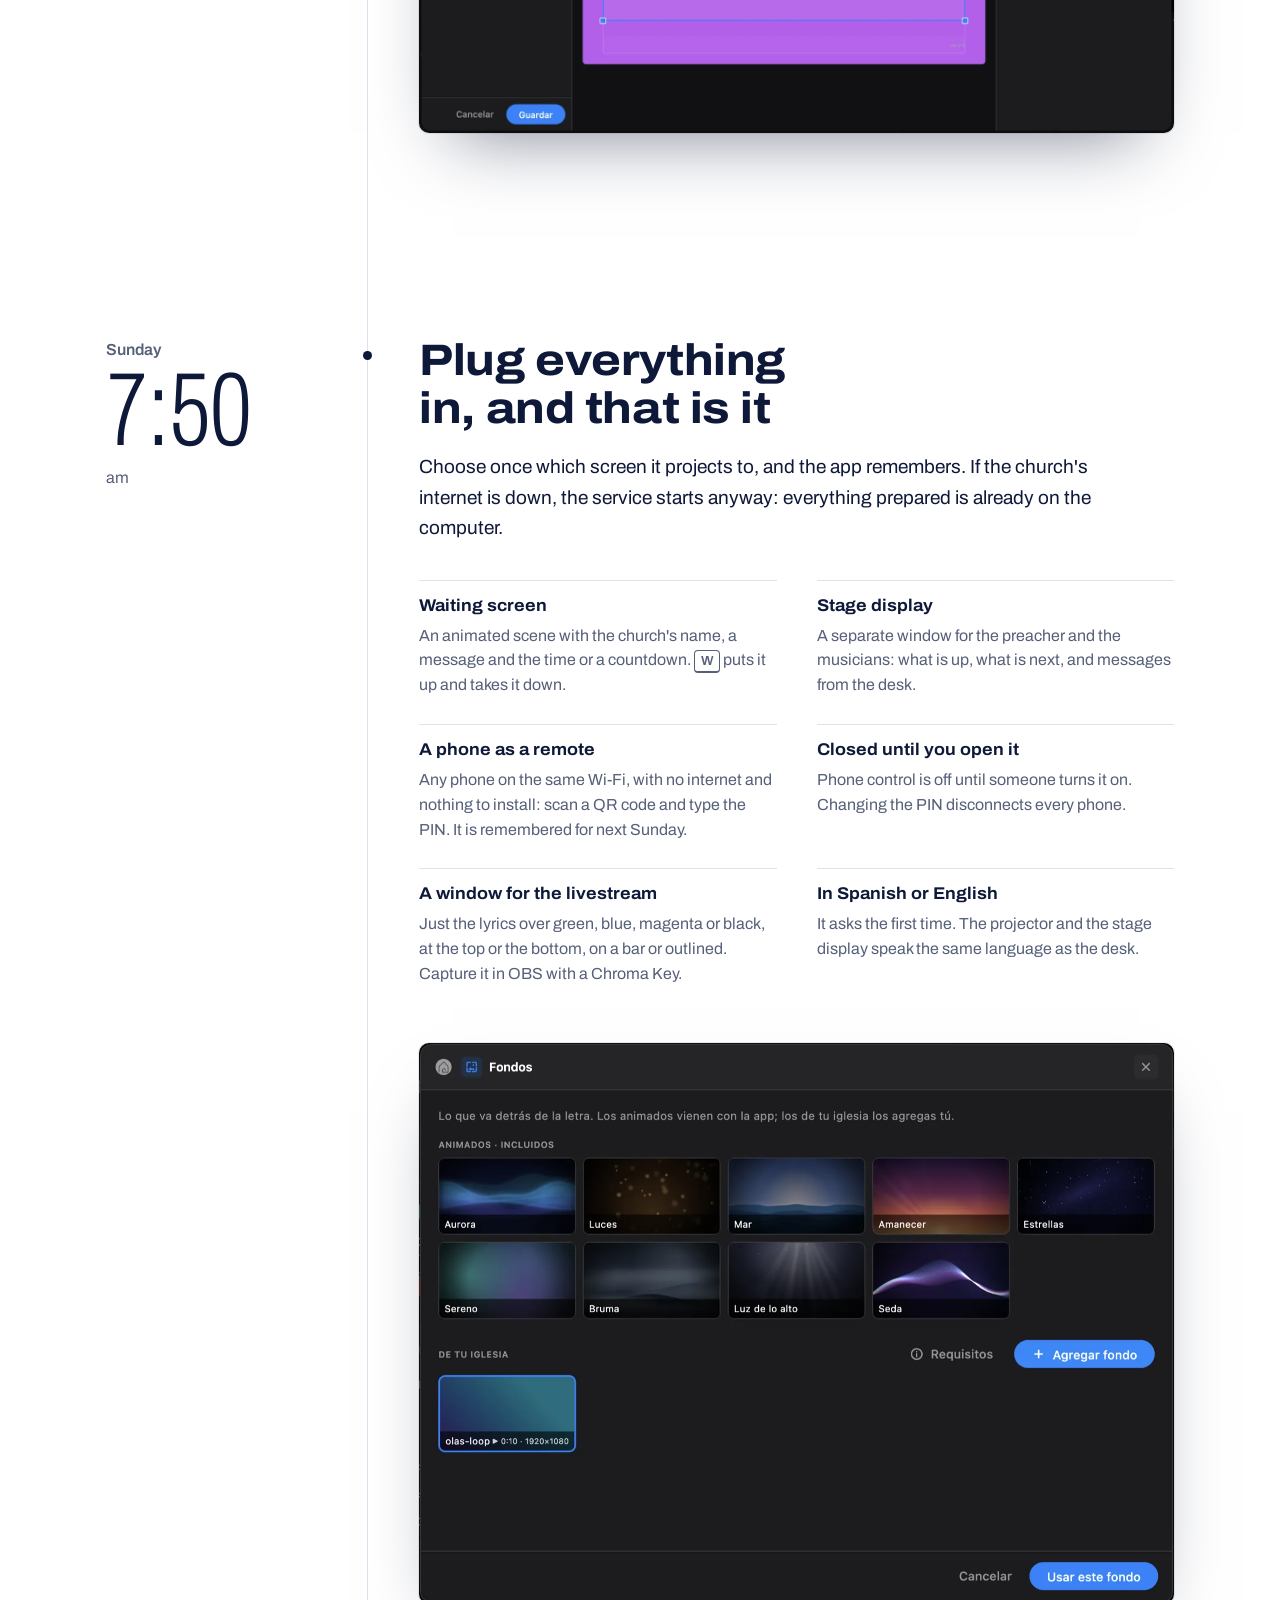
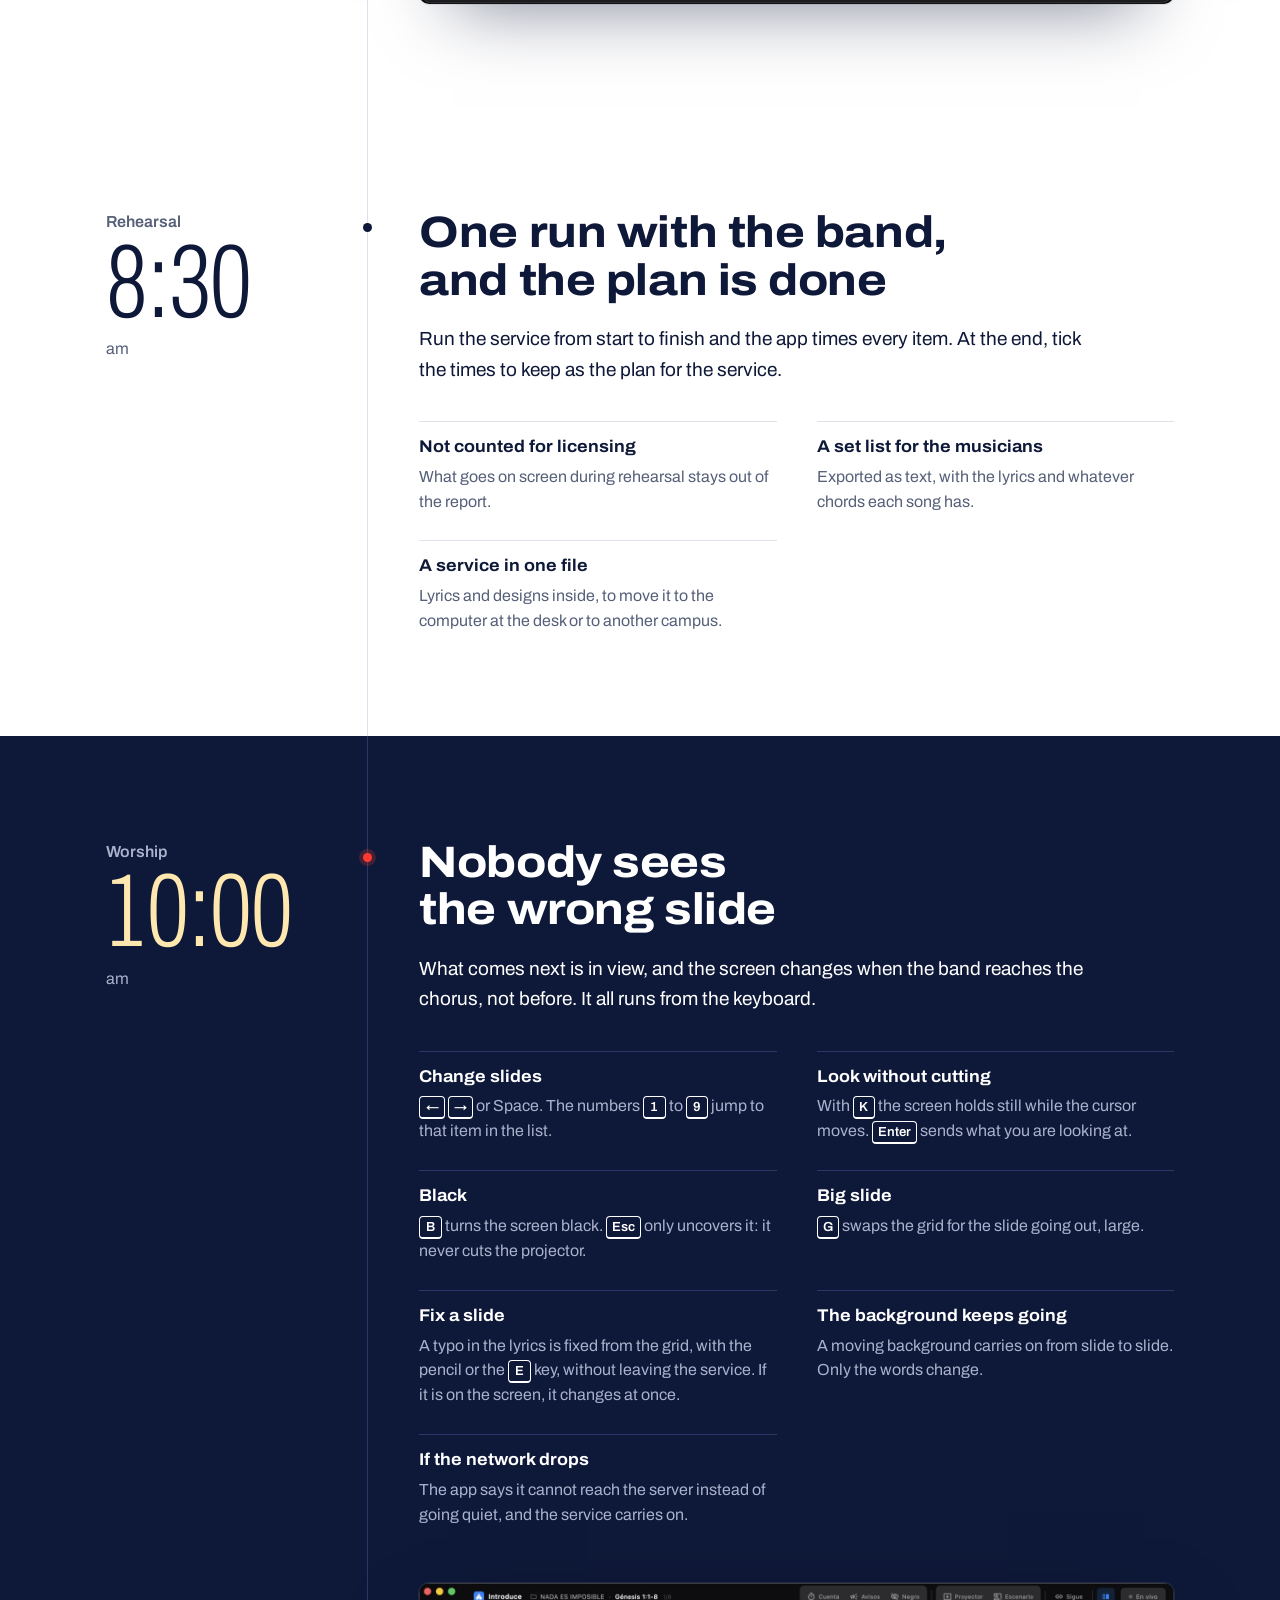
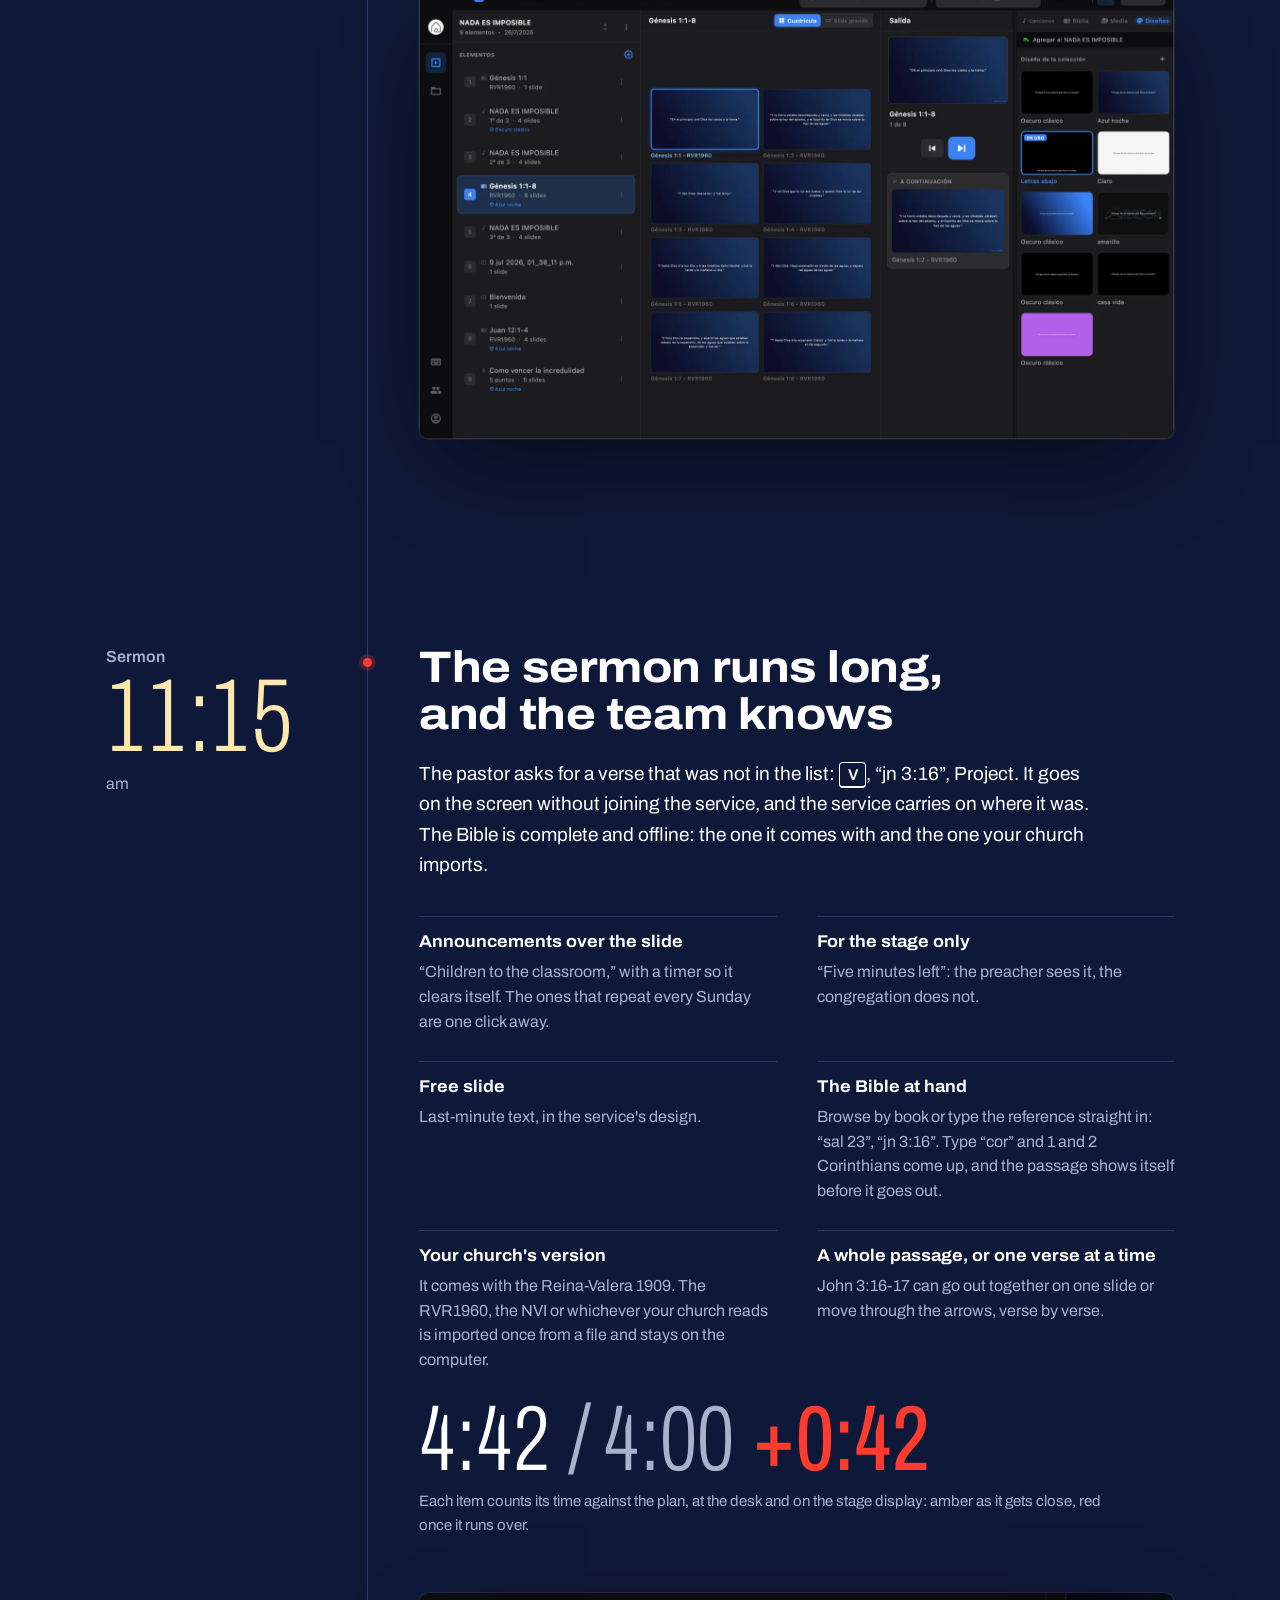
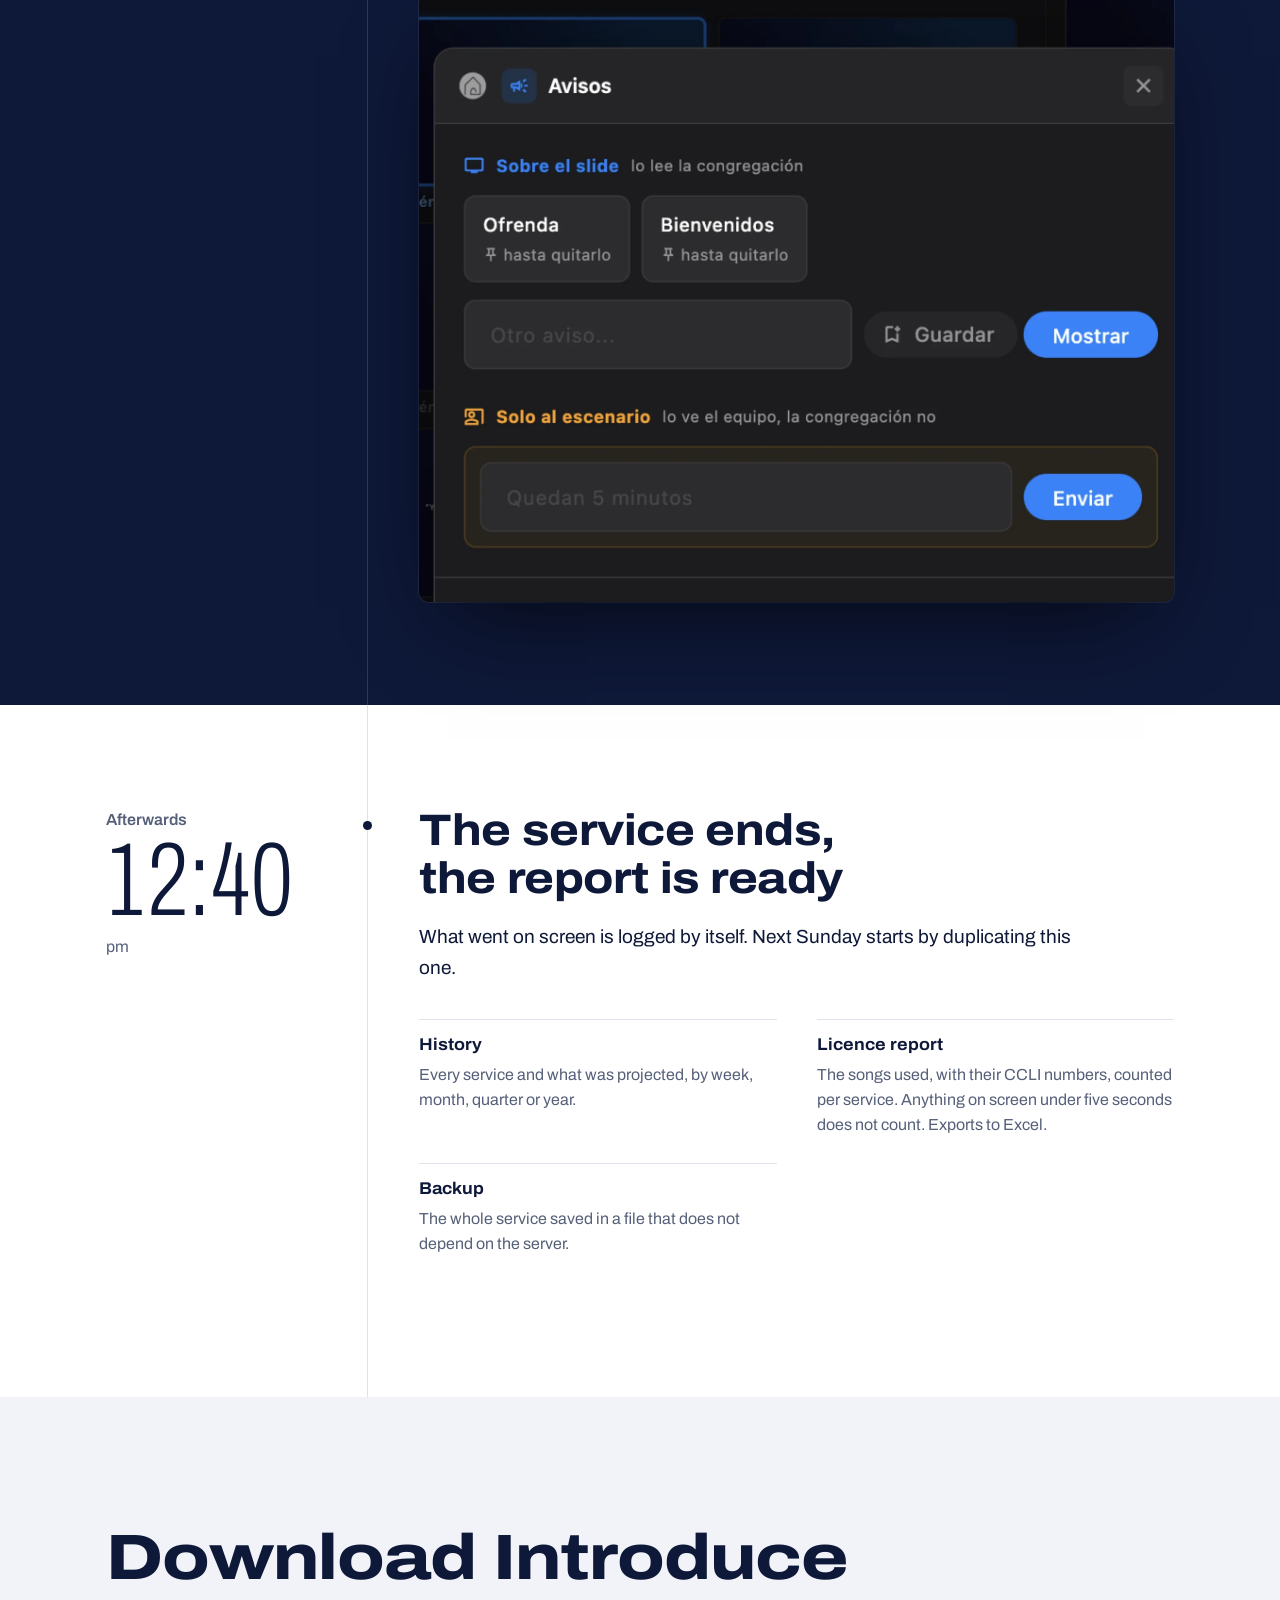
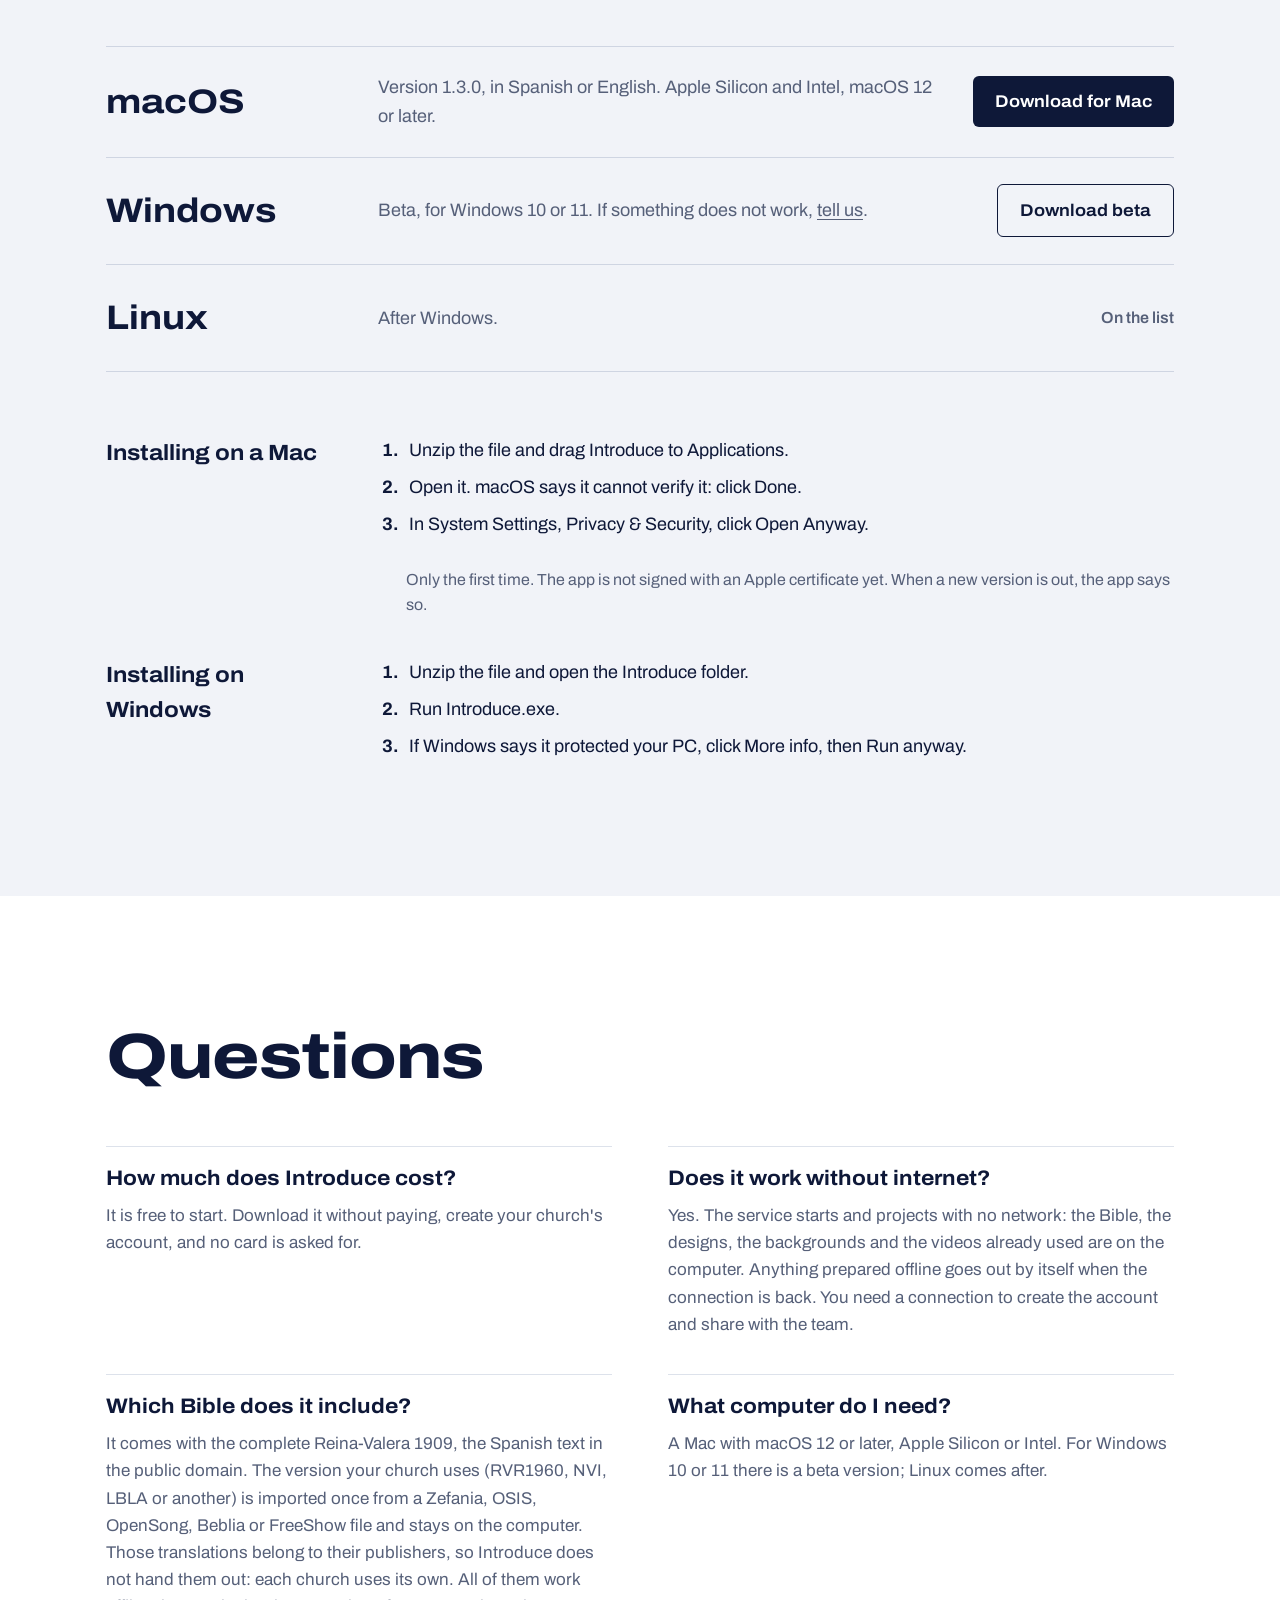
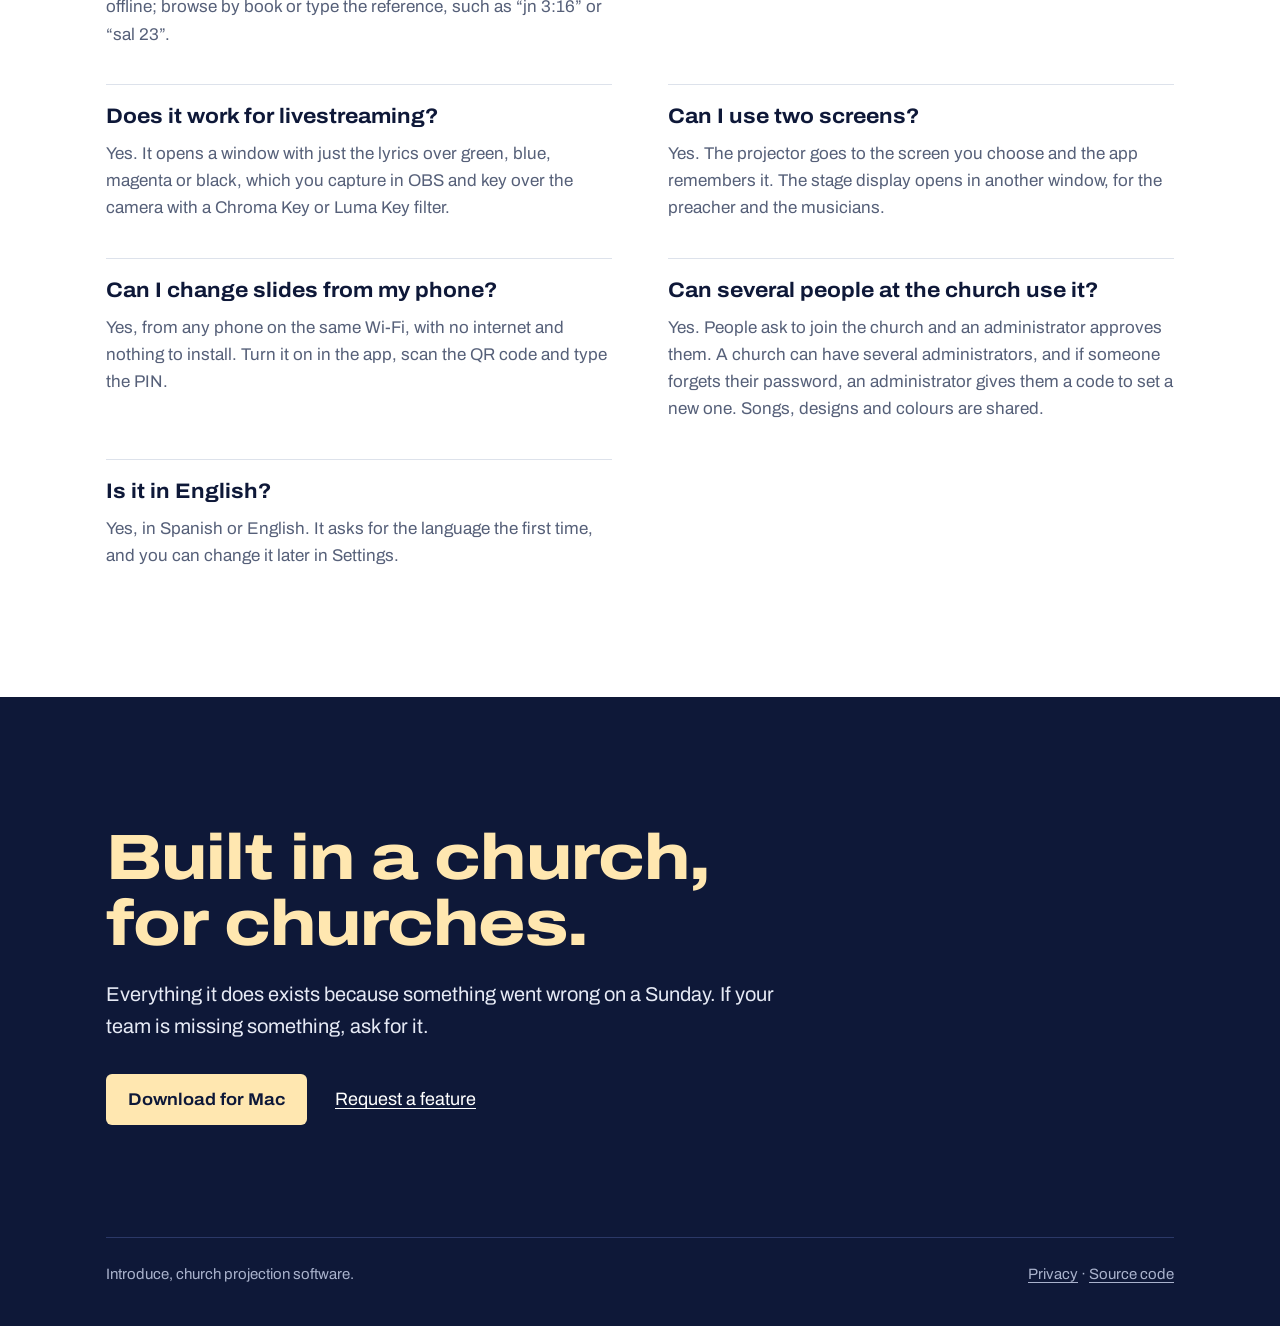
==== commit 1442625a: "1.3.0: fix a slide from the grid The Sunday stop lists correcting a slide without leaving the servic" ====
--- a/en/index.html
+++ b/en/index.html
@@ -54,7 +54,7 @@
       "description": "Church presentation software for lyrics, Bible verses, announcements and video, online or offline.",
       "applicationCategory": "MultimediaApplication",
       "operatingSystem": "macOS 12+, Windows 10+",
-      "softwareVersion": "1.2.1",
+      "softwareVersion": "1.3.0",
       "inLanguage": [
         "es",
         "en"
@@ -394,6 +394,10 @@
               <dd><kbd>G</kbd> swaps the grid for the slide going out, large.</dd>
             </div>
             <div>
+              <dt>Fix a slide</dt>
+              <dd>A typo in the lyrics is fixed from the grid, with the pencil or the <kbd>E</kbd> key, without leaving the service. If it is on the screen, it changes at once.</dd>
+            </div>
+            <div>
               <dt>The background keeps going</dt>
               <dd>A moving background carries on from slide to slide. Only the words change.</dd>
             </div>
@@ -495,7 +499,7 @@
       <ul class="plataformas">
         <li>
           <span class="so">macOS</span>
-          <p class="detalle">Version 1.2.1, in Spanish or English. Apple Silicon and Intel, macOS 12 or later.</p>
+          <p class="detalle">Version 1.3.0, in Spanish or English. Apple Silicon and Intel, macOS 12 or later.</p>
           <a class="boton boton-tinta" href="/descargar/mac" rel="nofollow">Download for Mac</a>
         </li>
         <li>
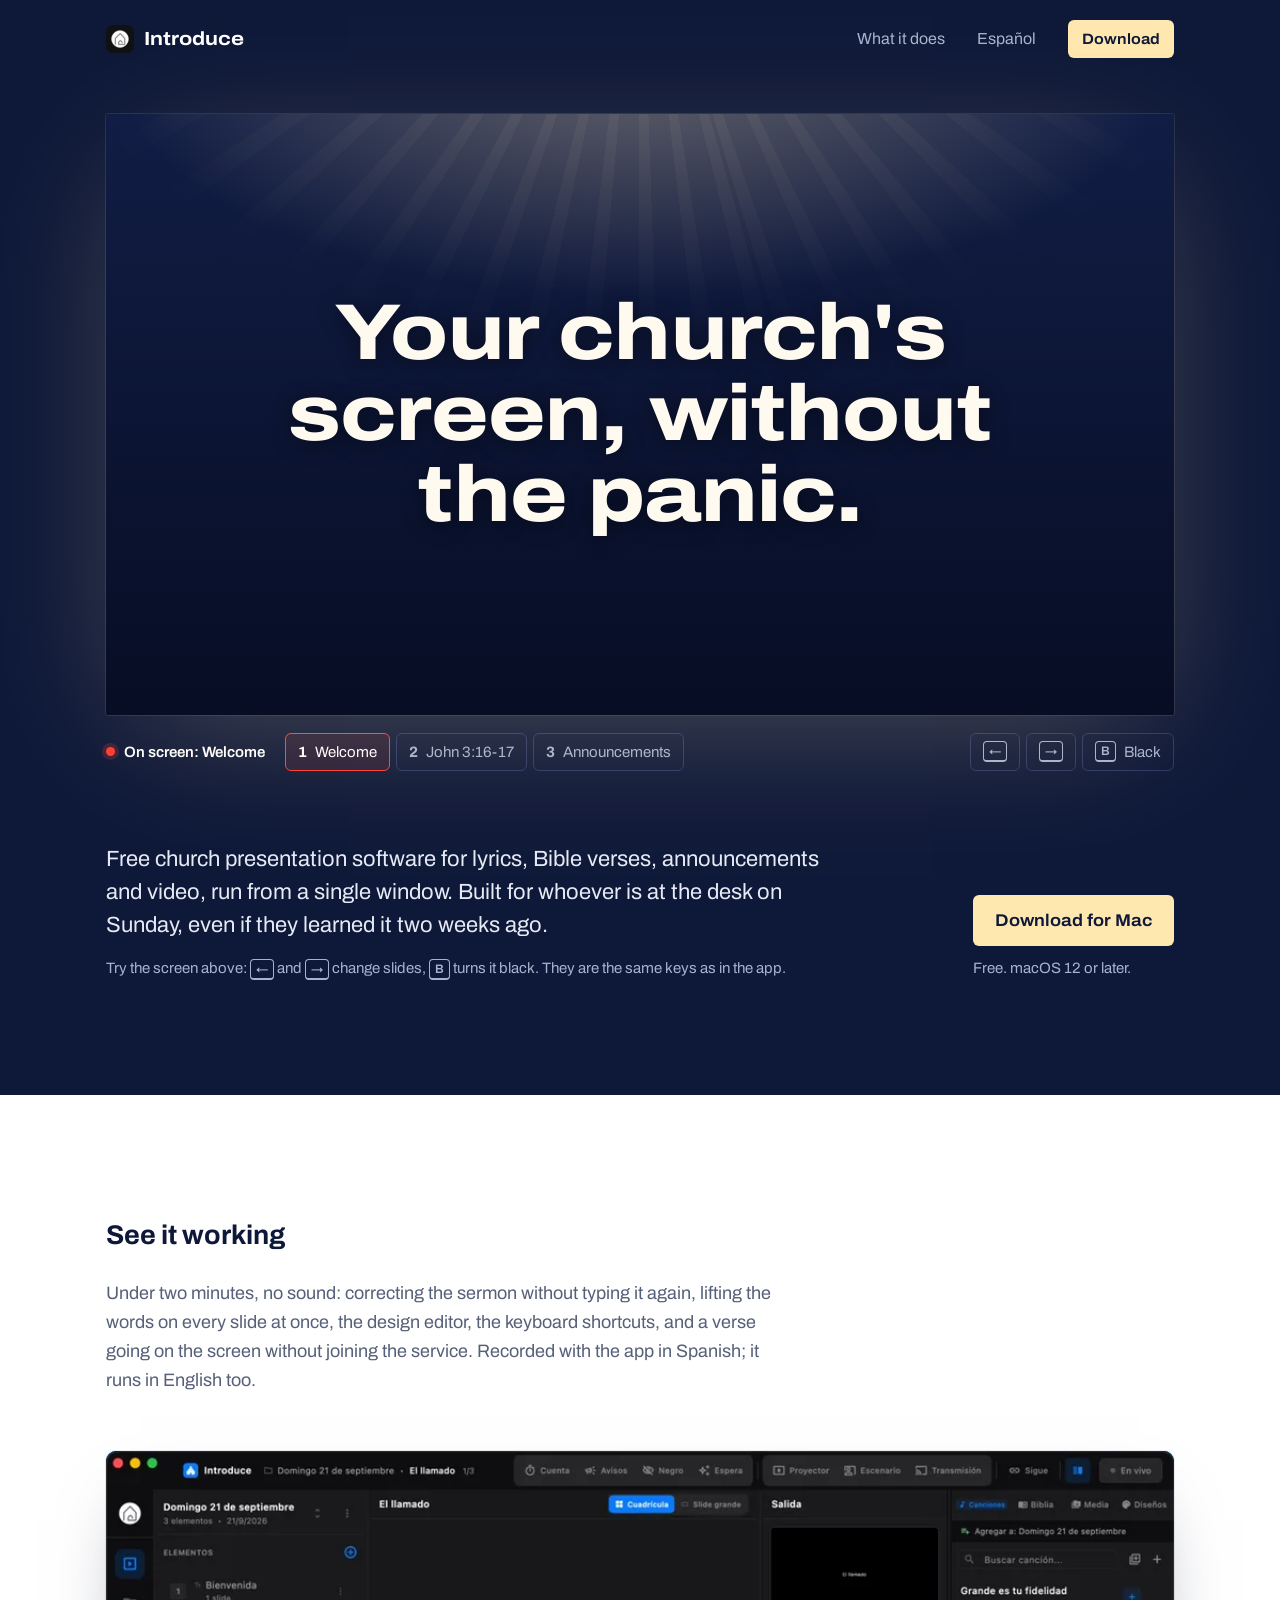
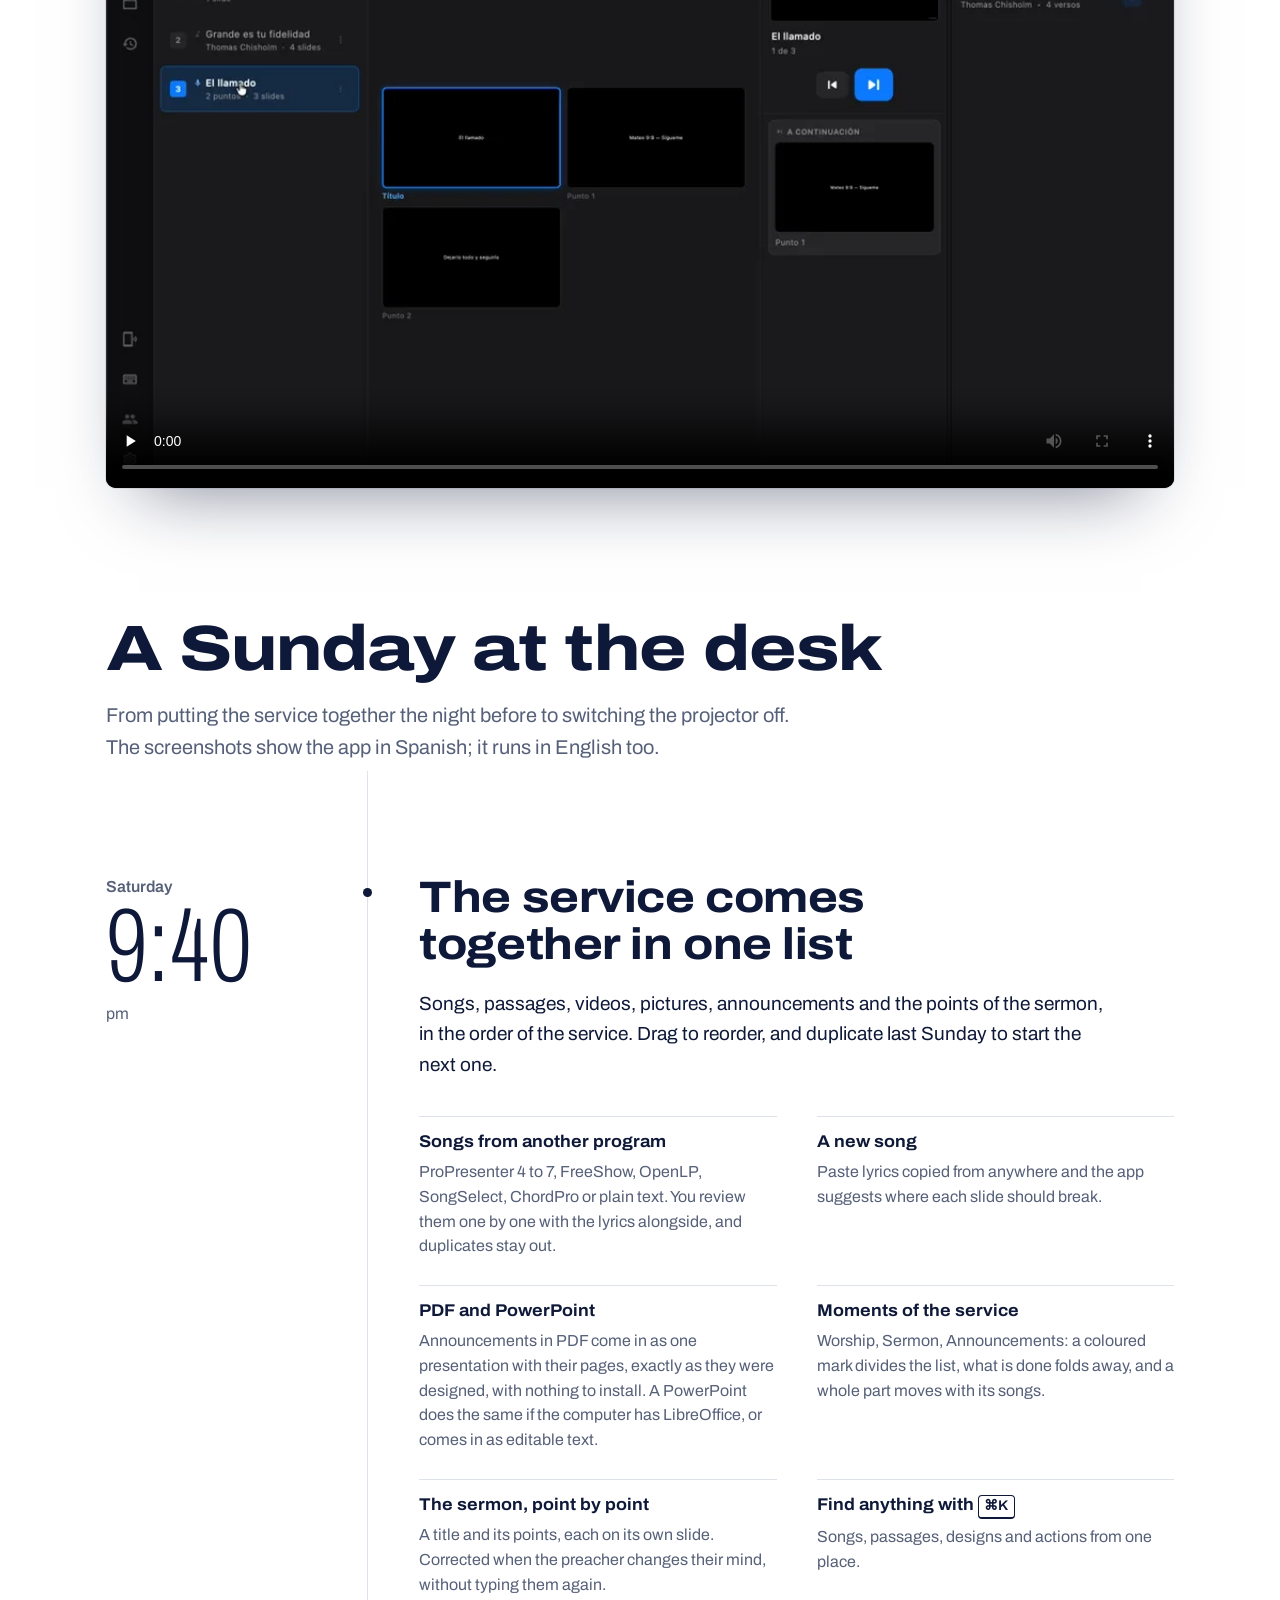
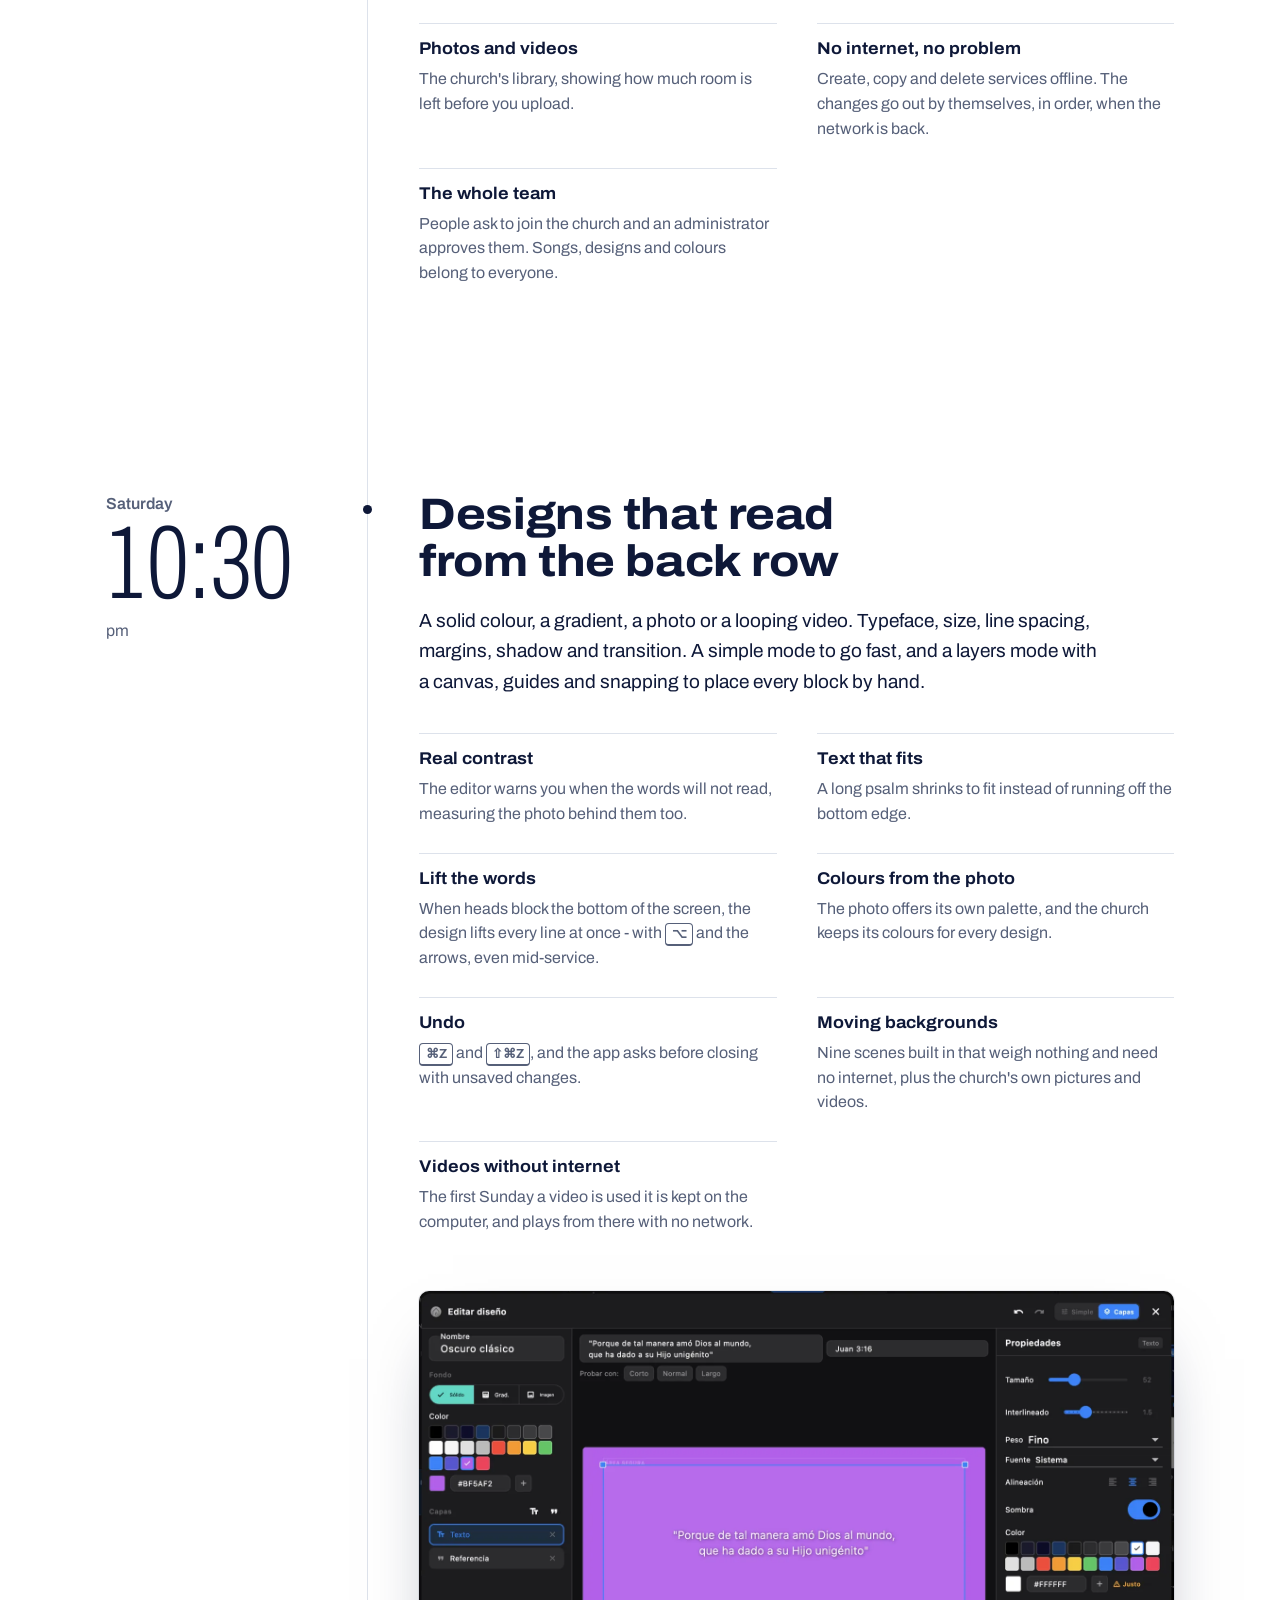
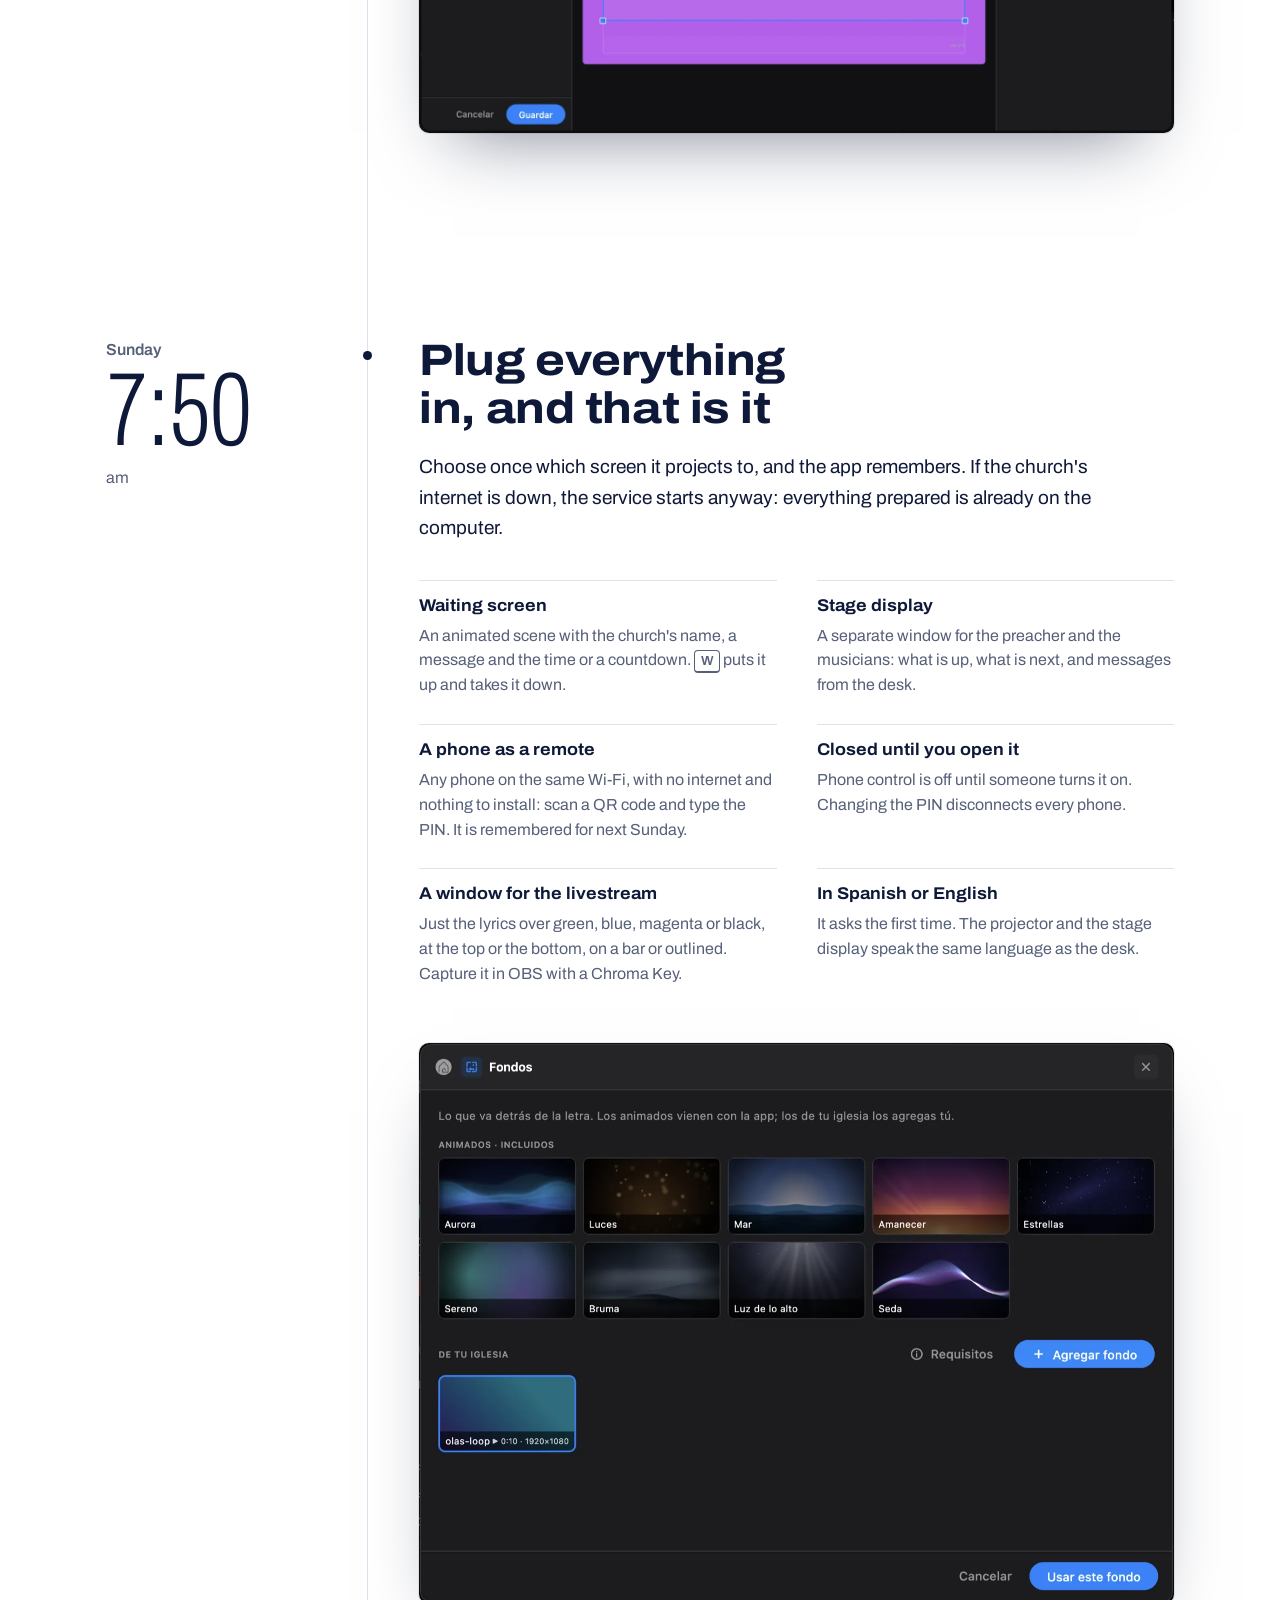
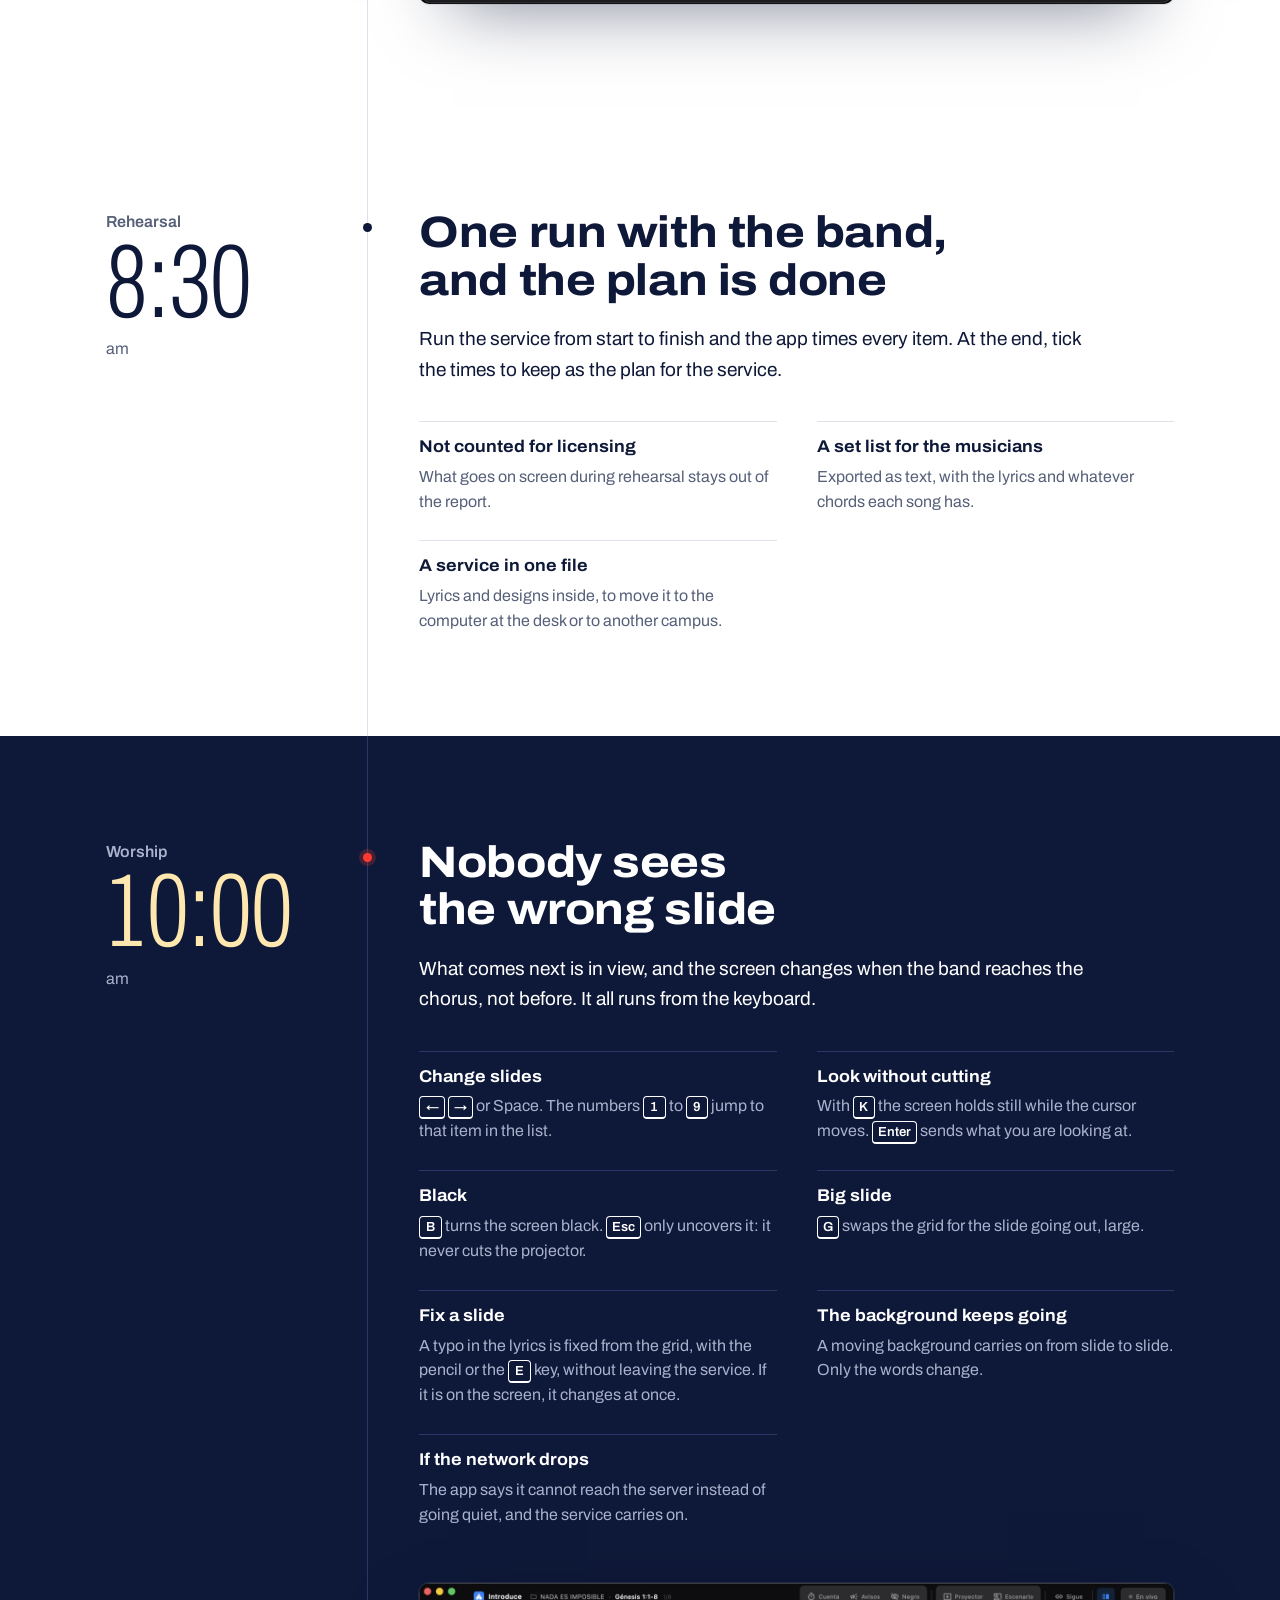
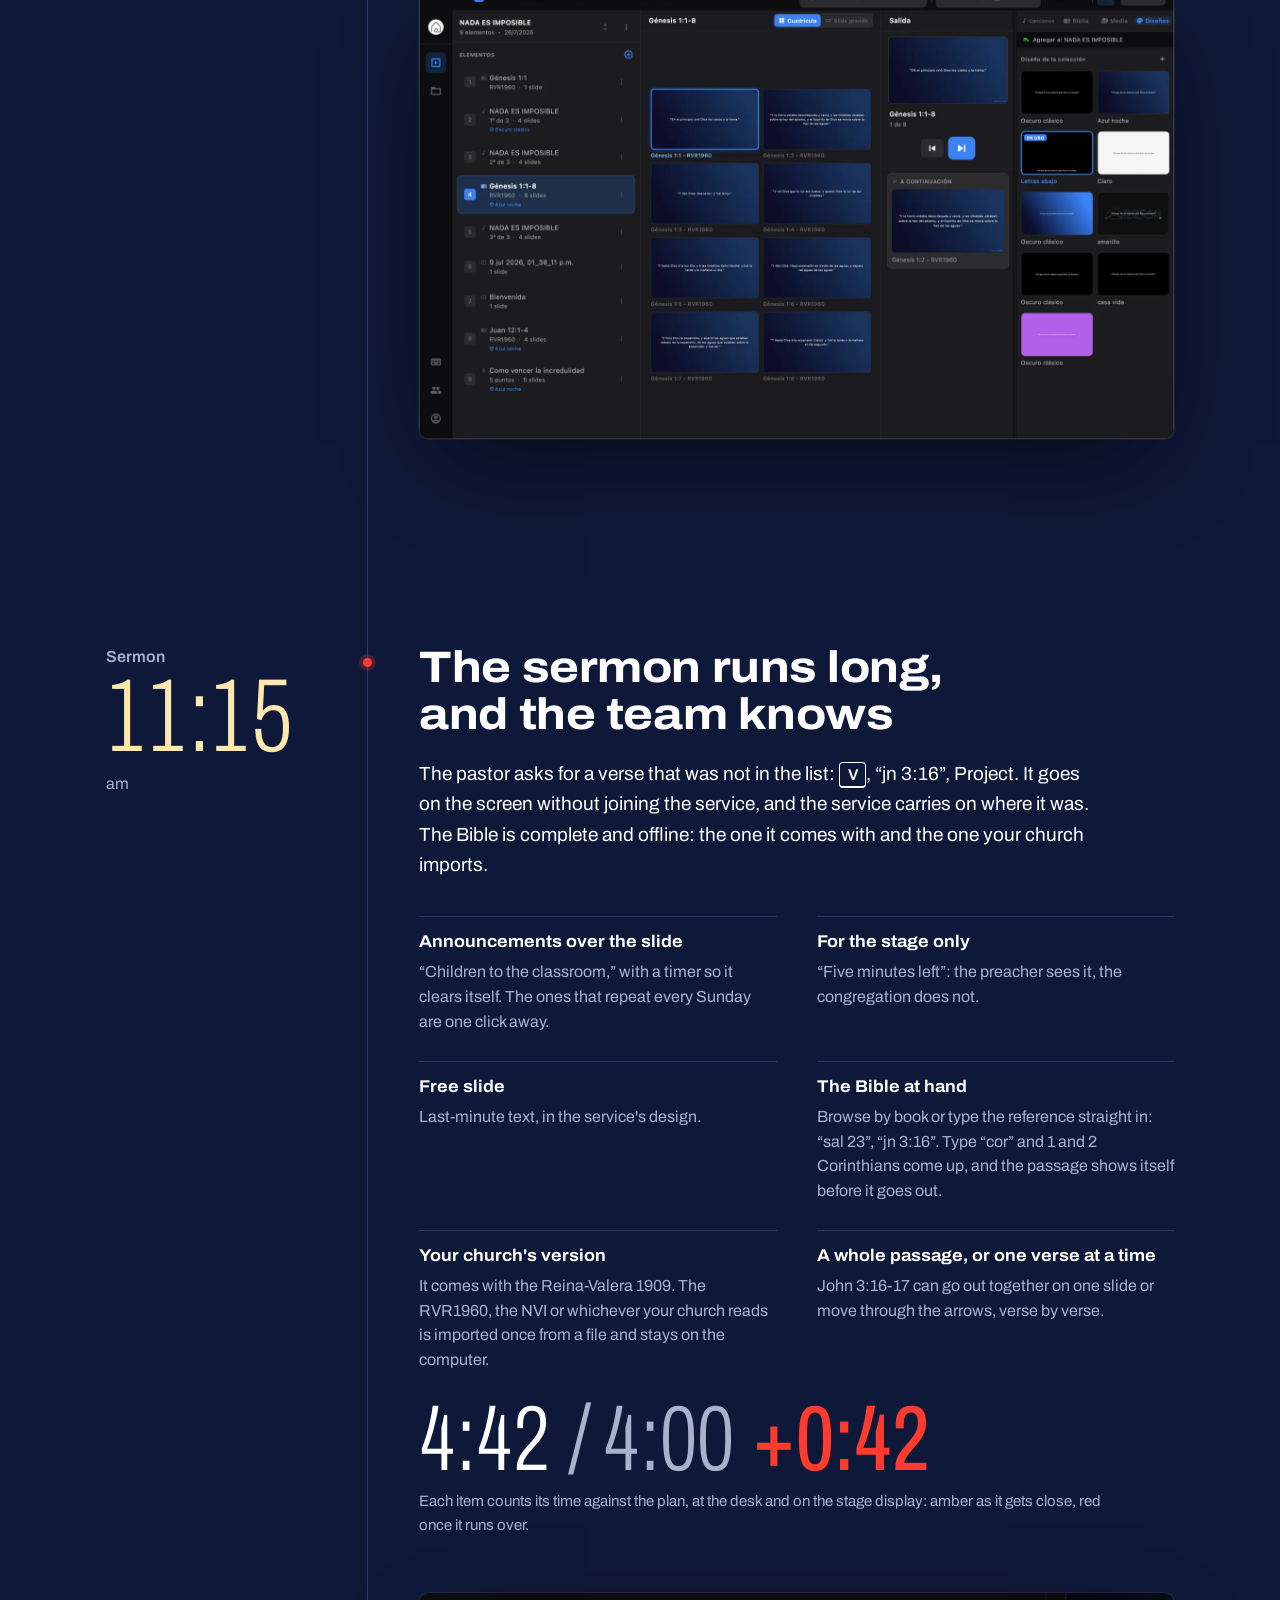
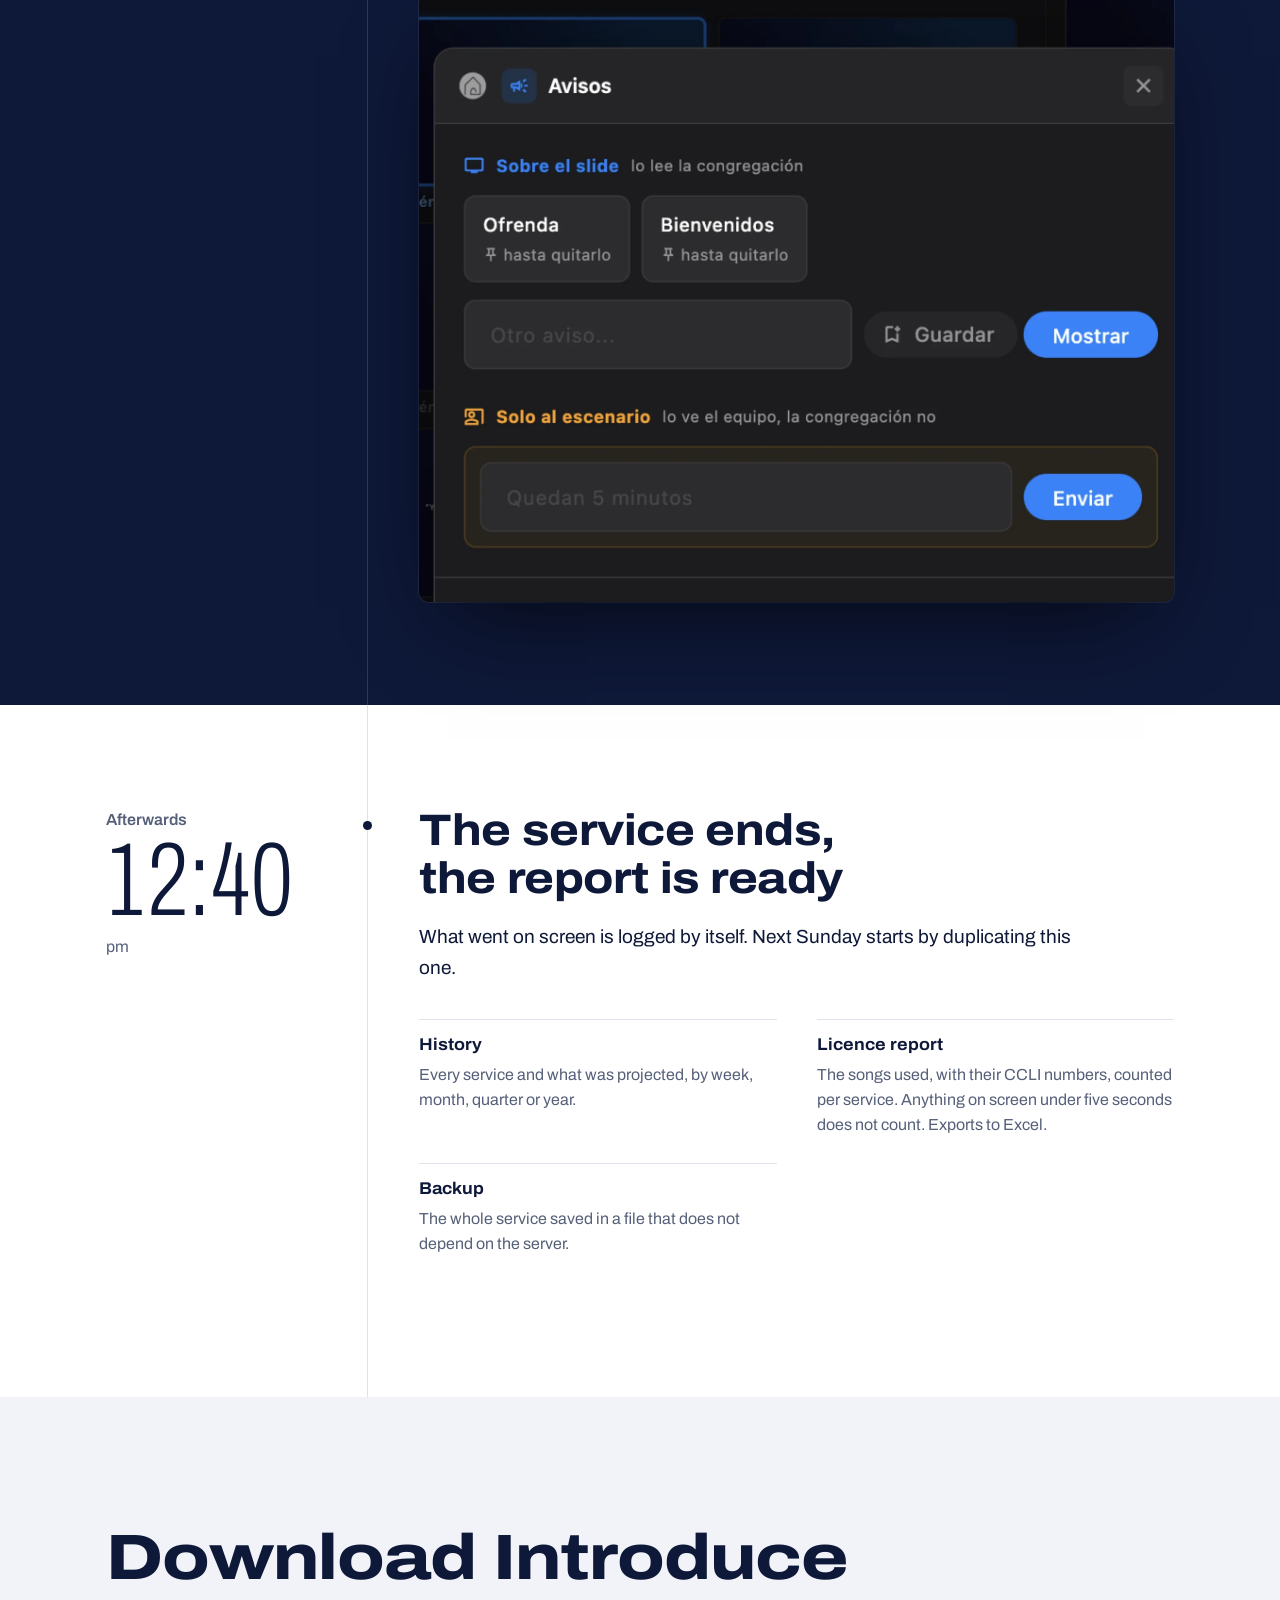
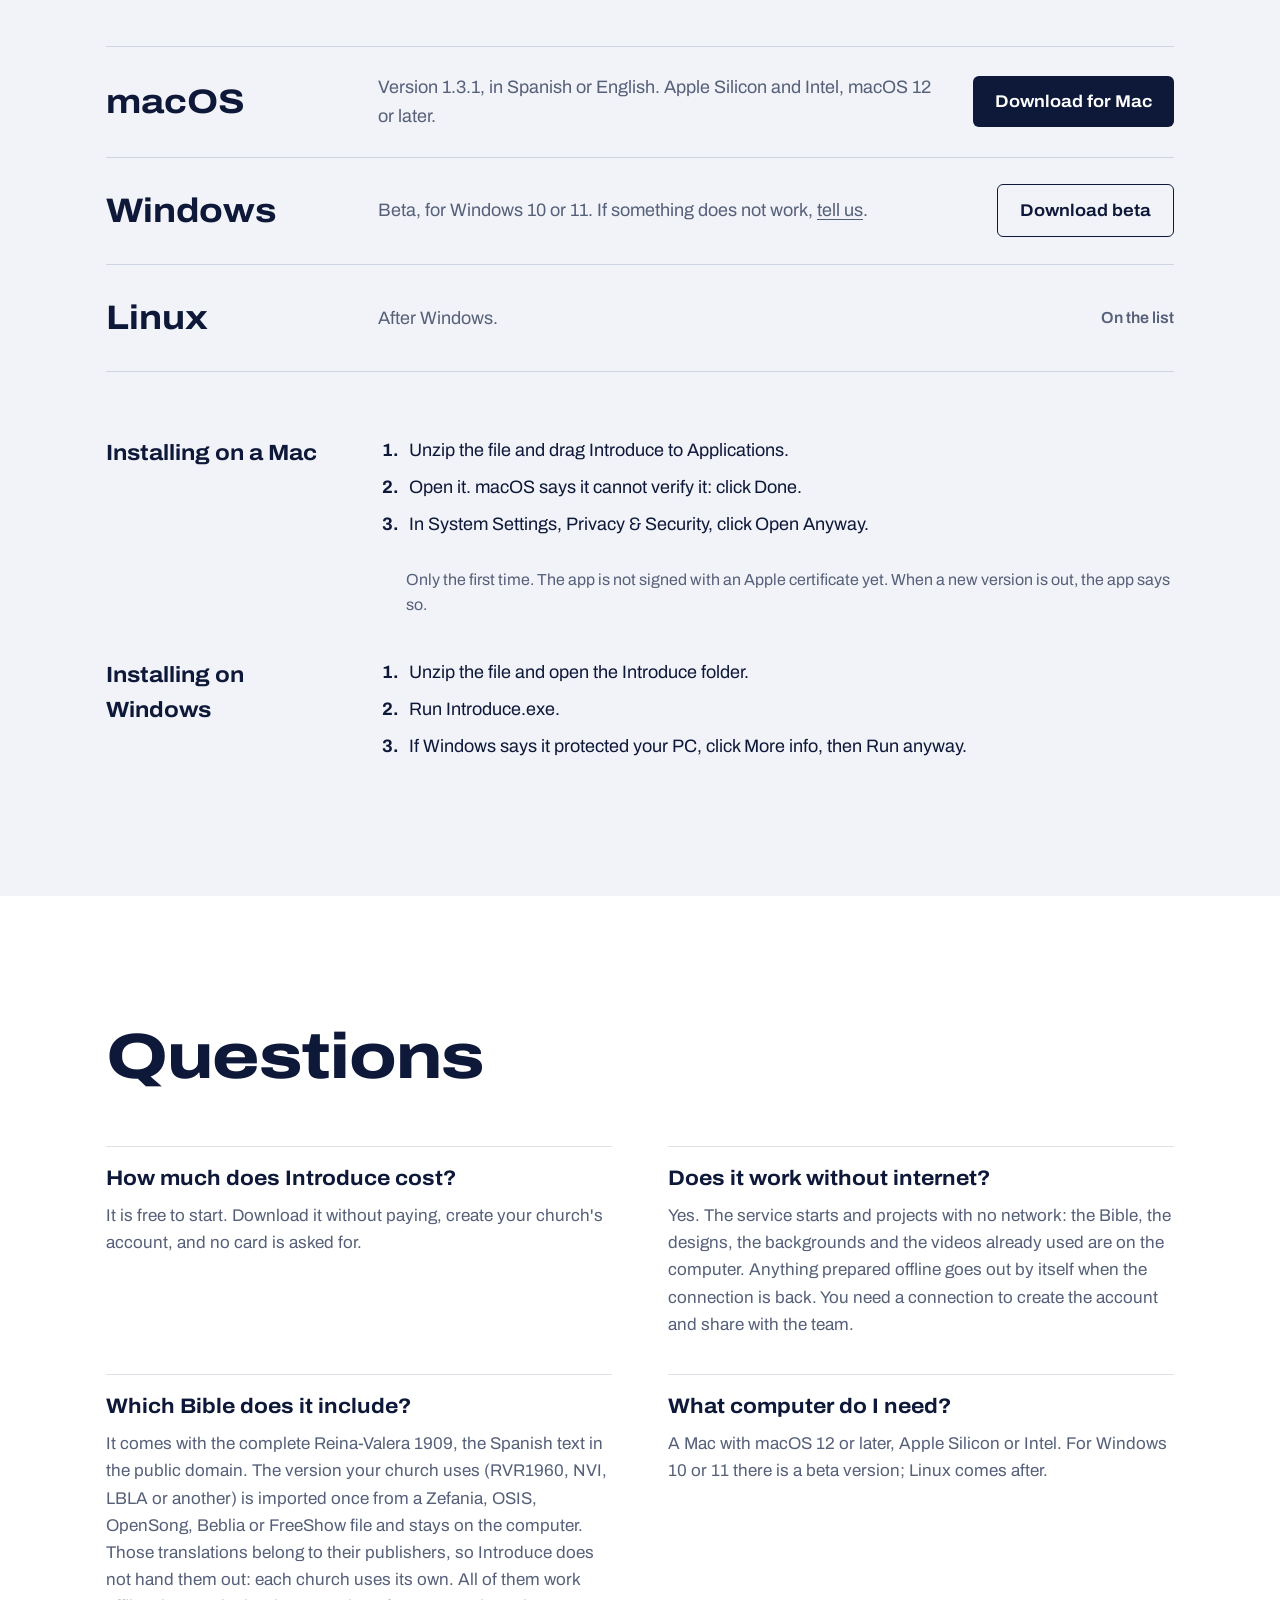
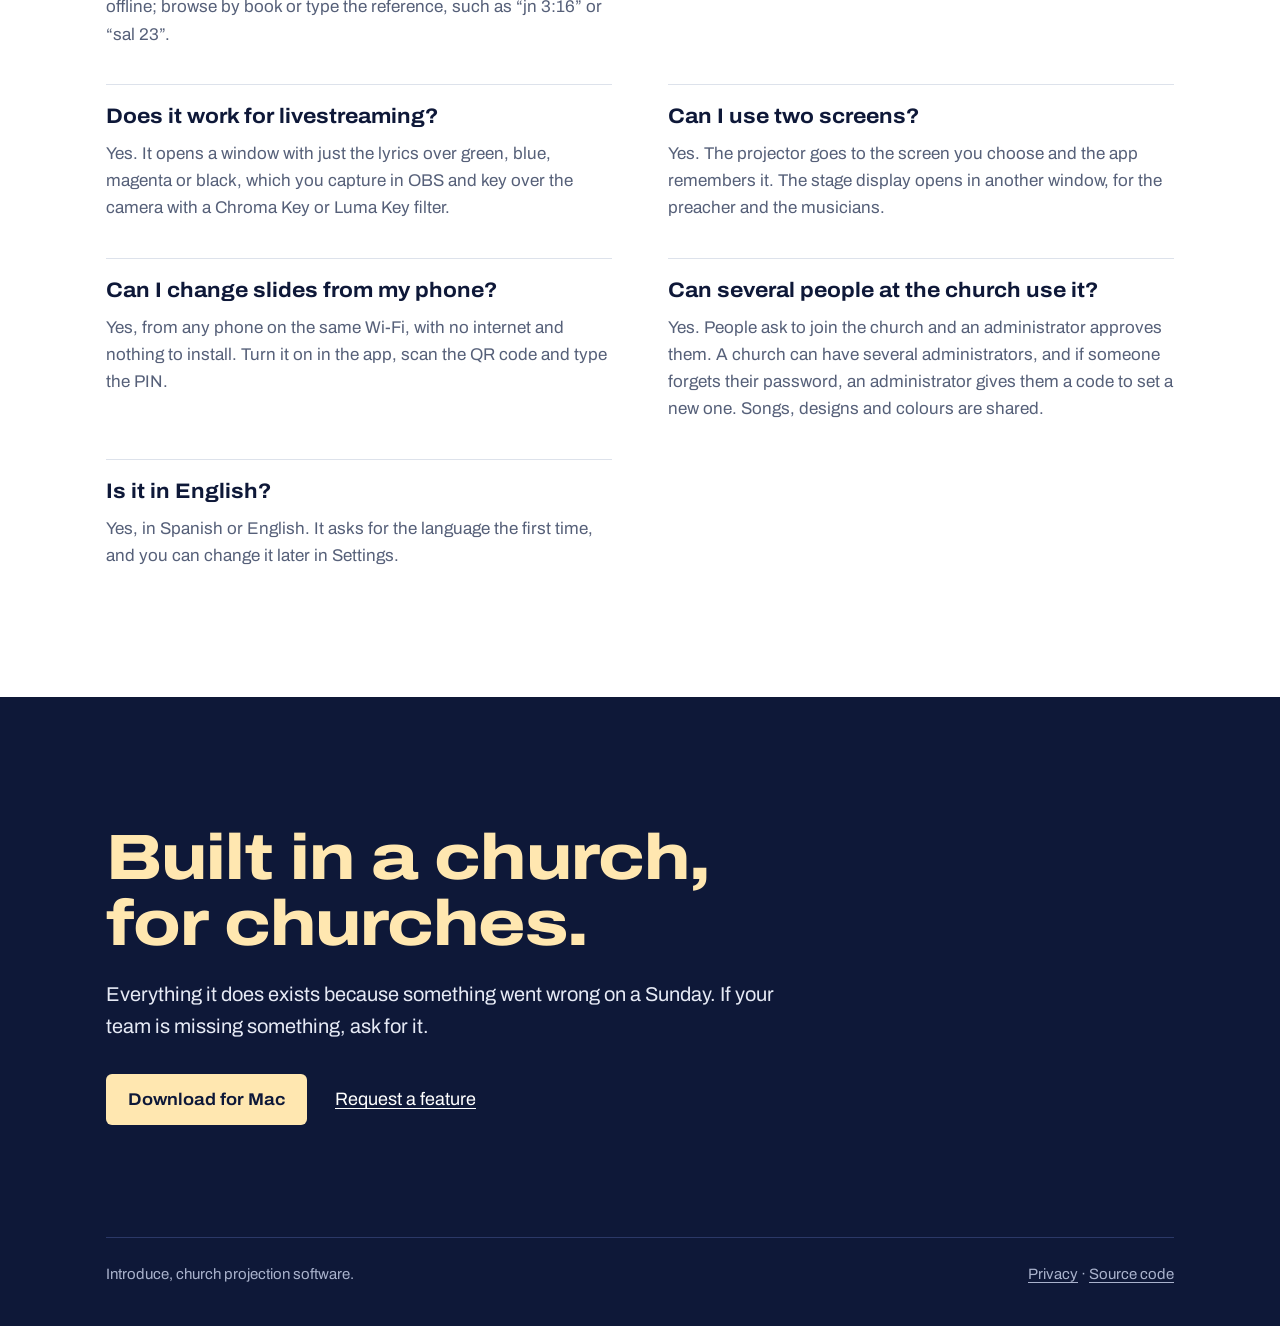
==== commit 6c0b9ec2: "1.3.1: undo a slide edit The guide to projecting lyrics says where to take a slide edit back, and bo" ====
--- a/en/index.html
+++ b/en/index.html
@@ -54,7 +54,7 @@
       "description": "Church presentation software for lyrics, Bible verses, announcements and video, online or offline.",
       "applicationCategory": "MultimediaApplication",
       "operatingSystem": "macOS 12+, Windows 10+",
-      "softwareVersion": "1.3.0",
+      "softwareVersion": "1.3.1",
       "inLanguage": [
         "es",
         "en"
@@ -499,7 +499,7 @@
       <ul class="plataformas">
         <li>
           <span class="so">macOS</span>
-          <p class="detalle">Version 1.3.0, in Spanish or English. Apple Silicon and Intel, macOS 12 or later.</p>
+          <p class="detalle">Version 1.3.1, in Spanish or English. Apple Silicon and Intel, macOS 12 or later.</p>
           <a class="boton boton-tinta" href="/descargar/mac" rel="nofollow">Download for Mac</a>
         </li>
         <li>
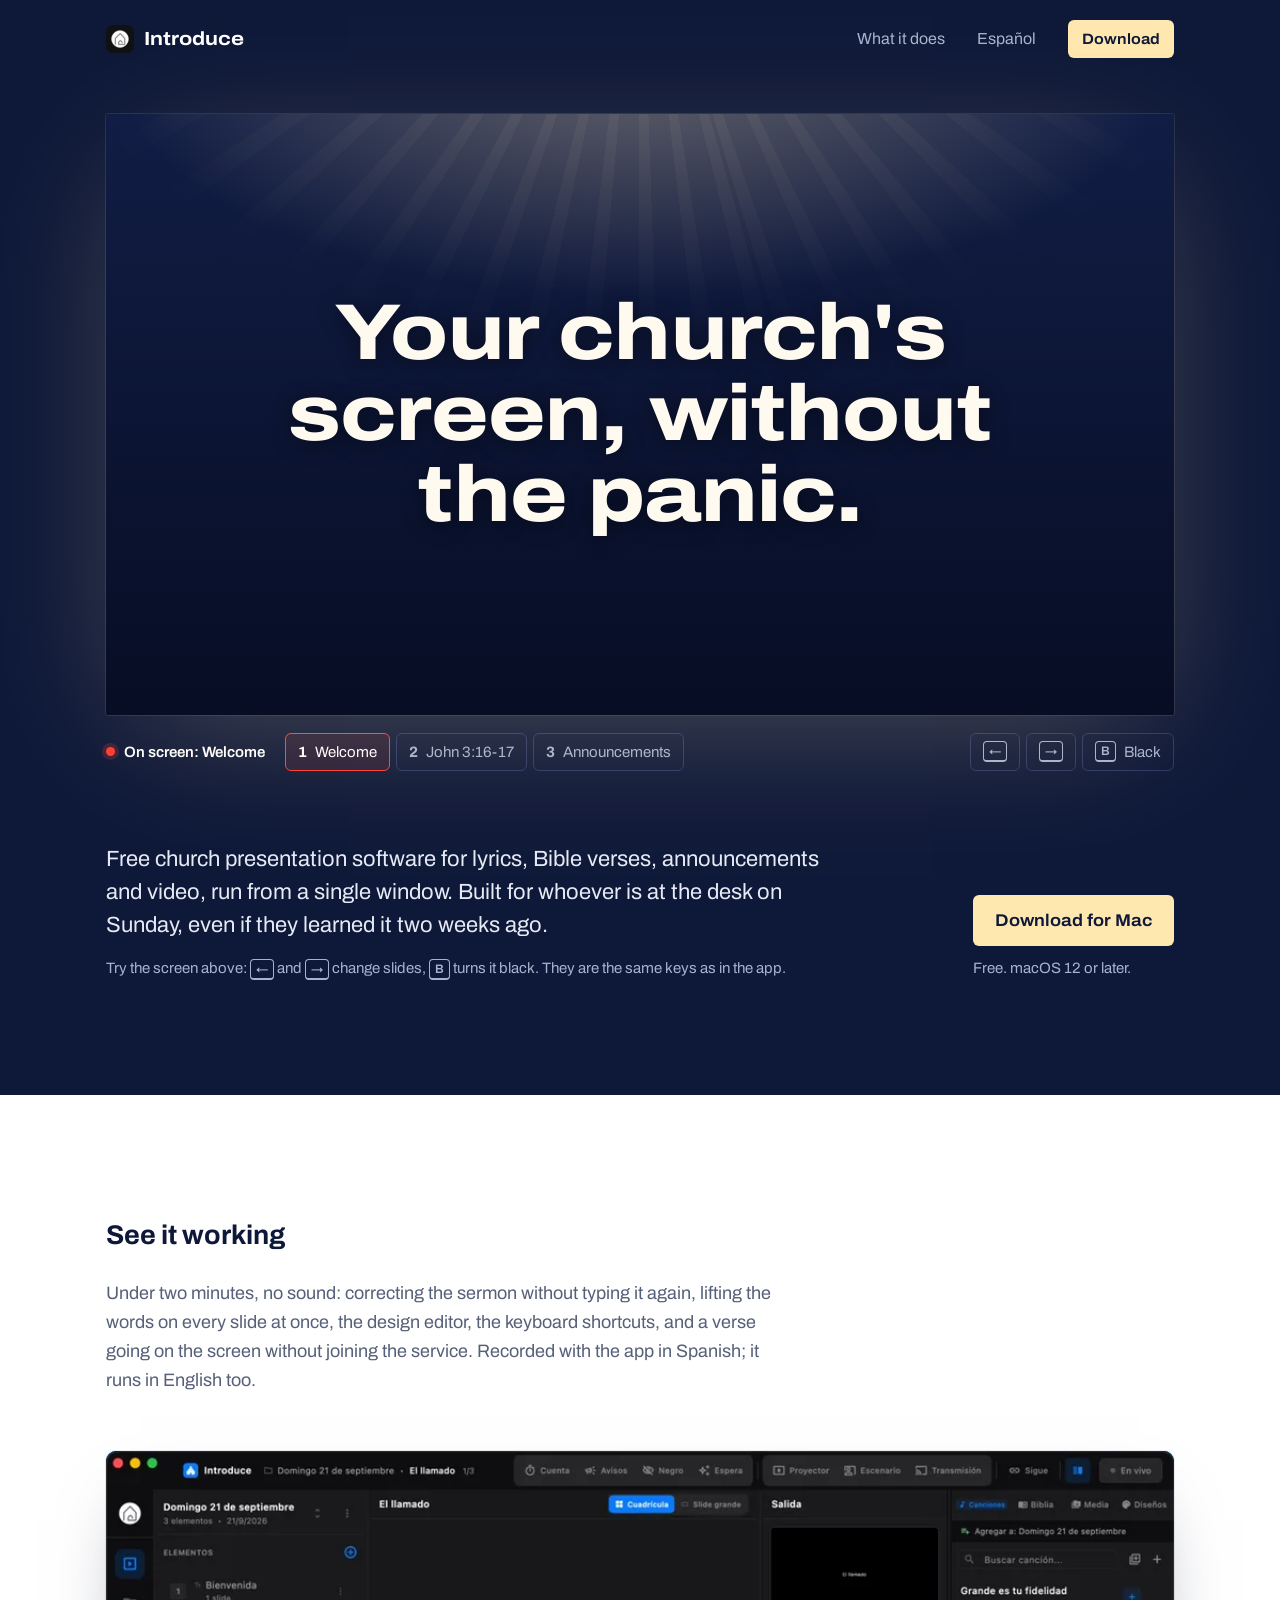
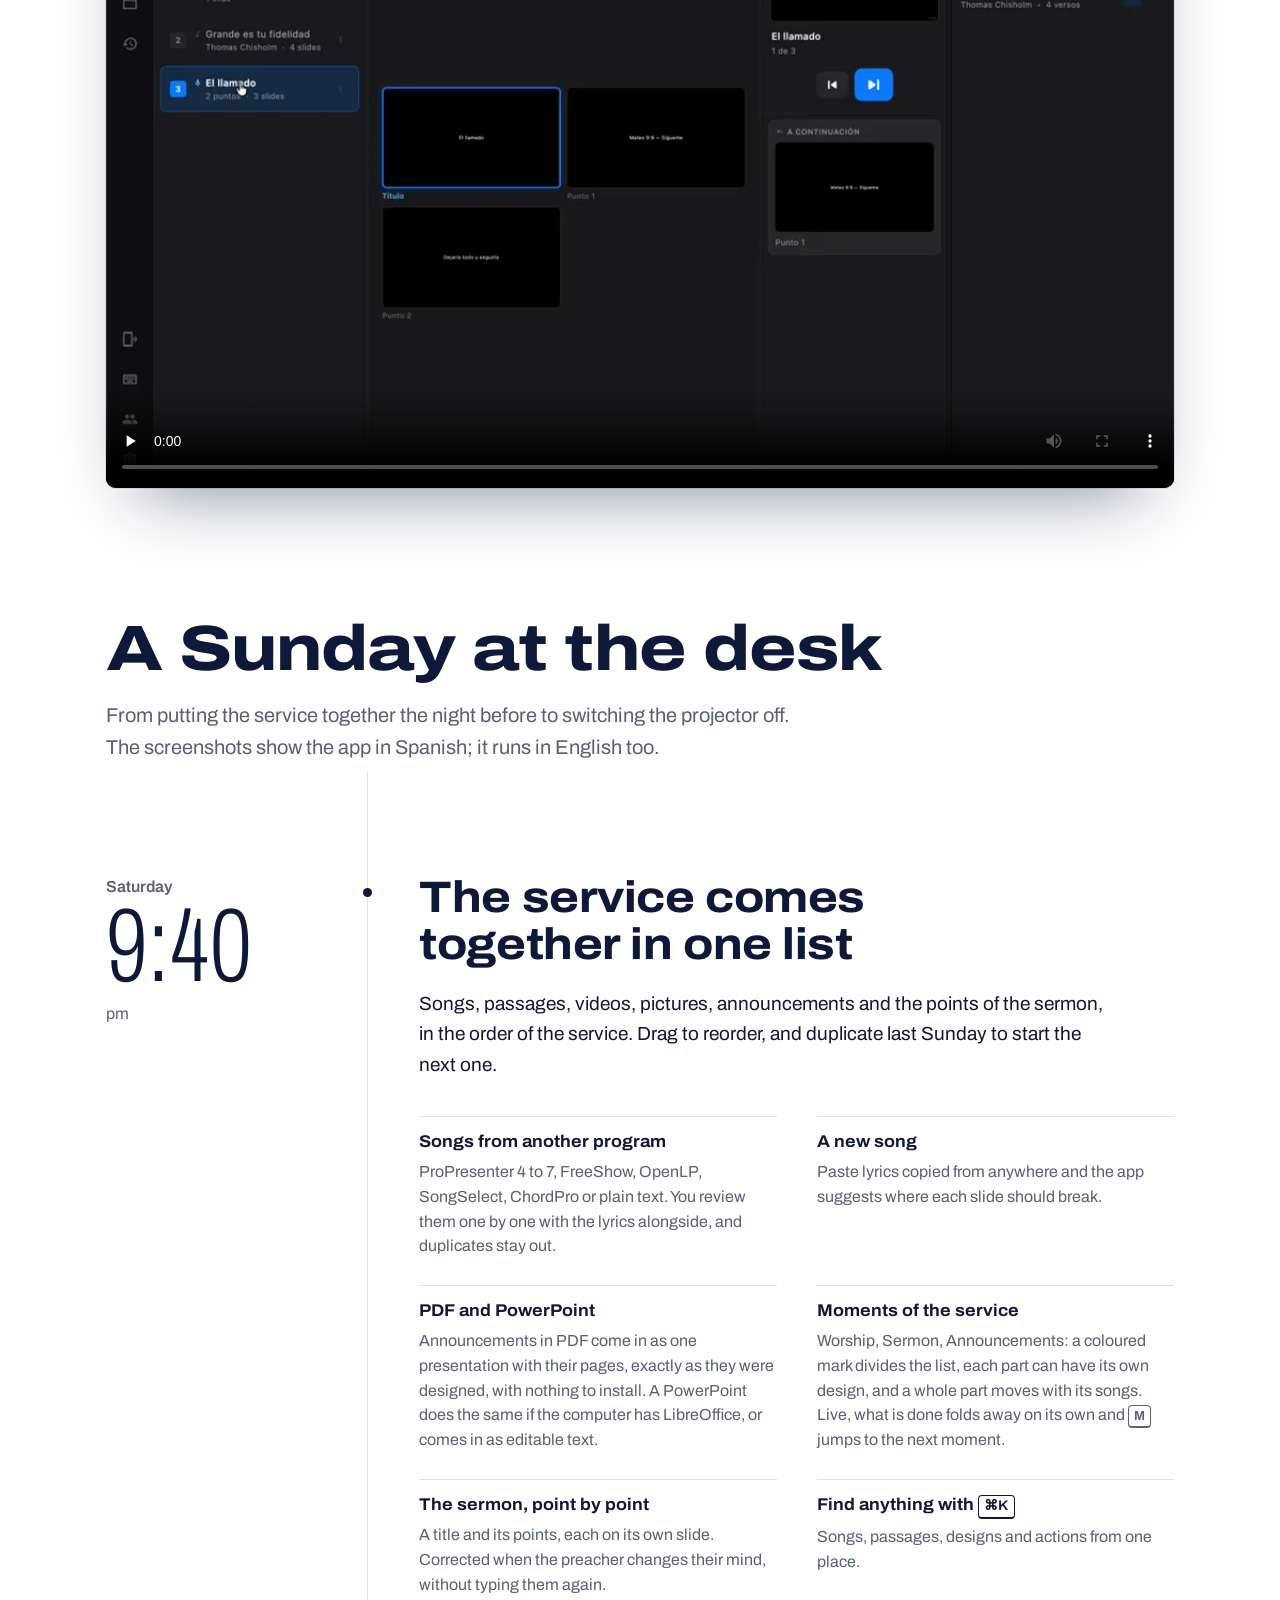
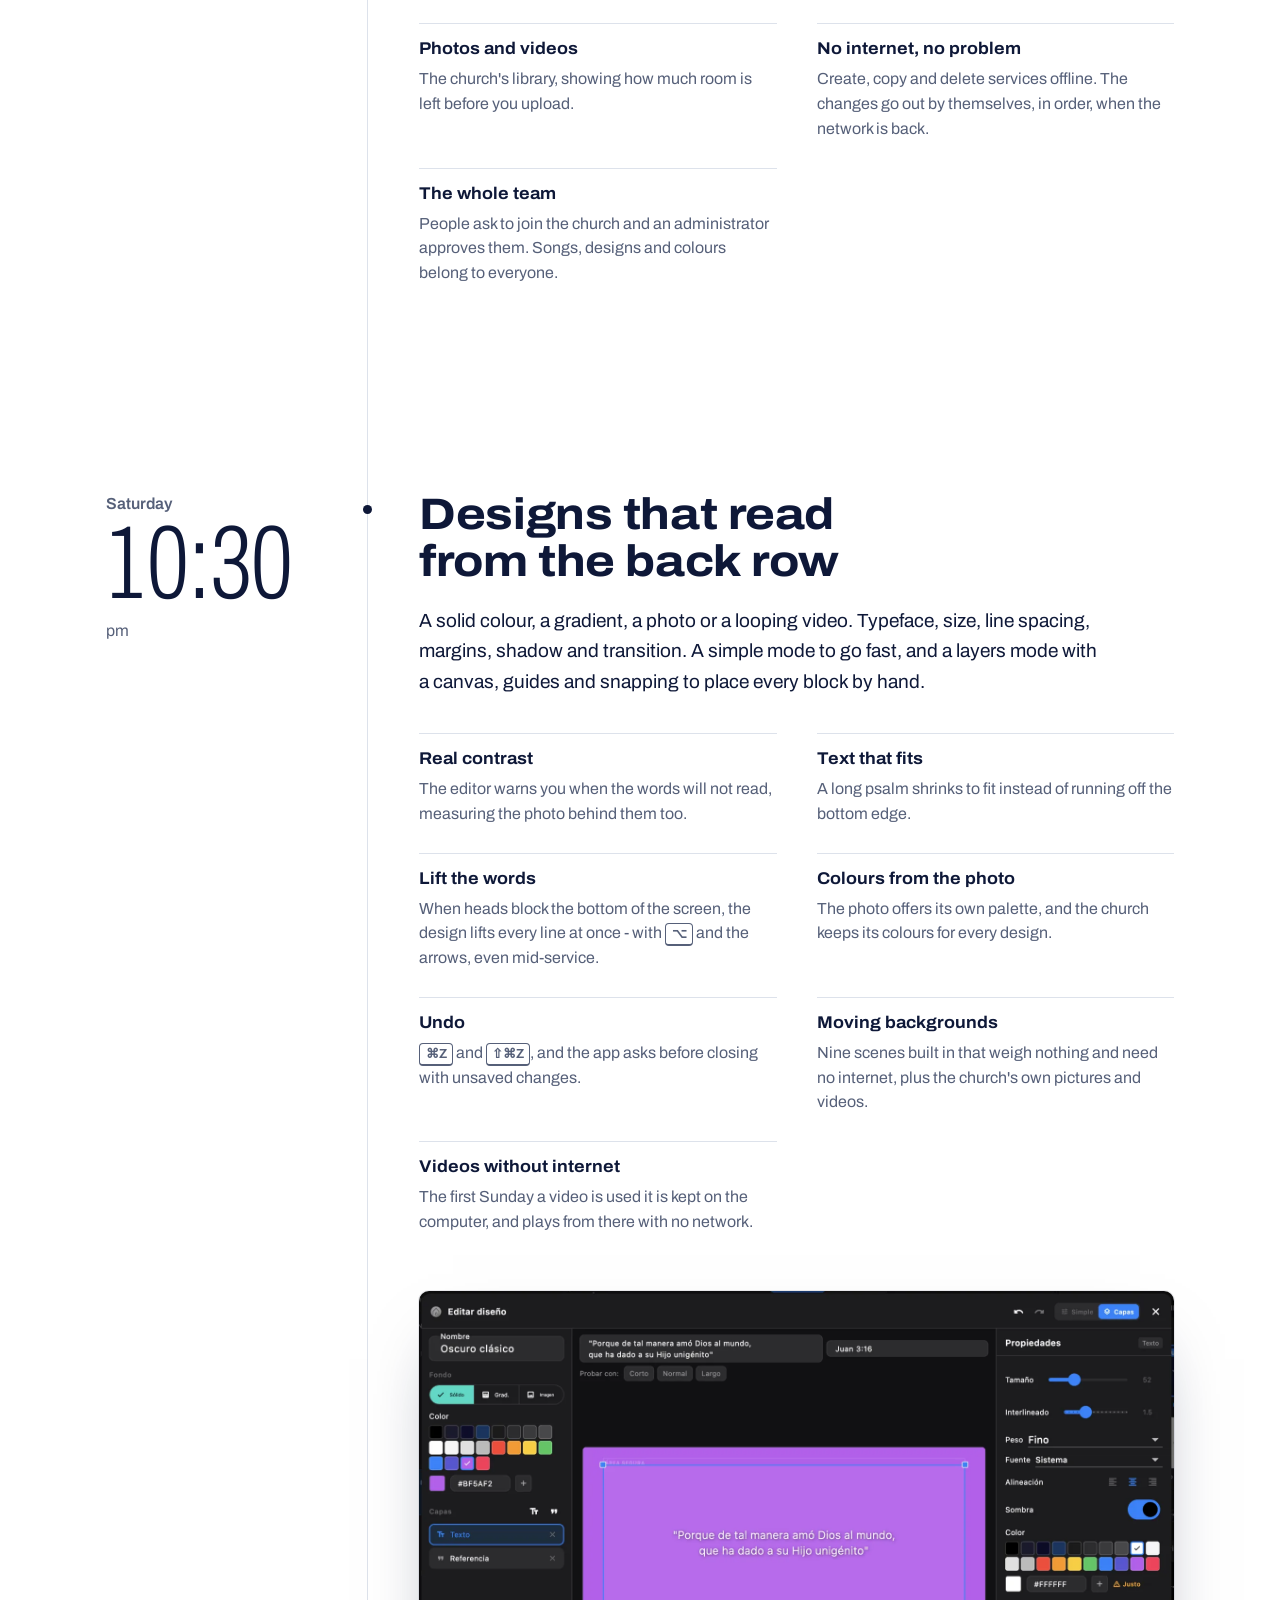
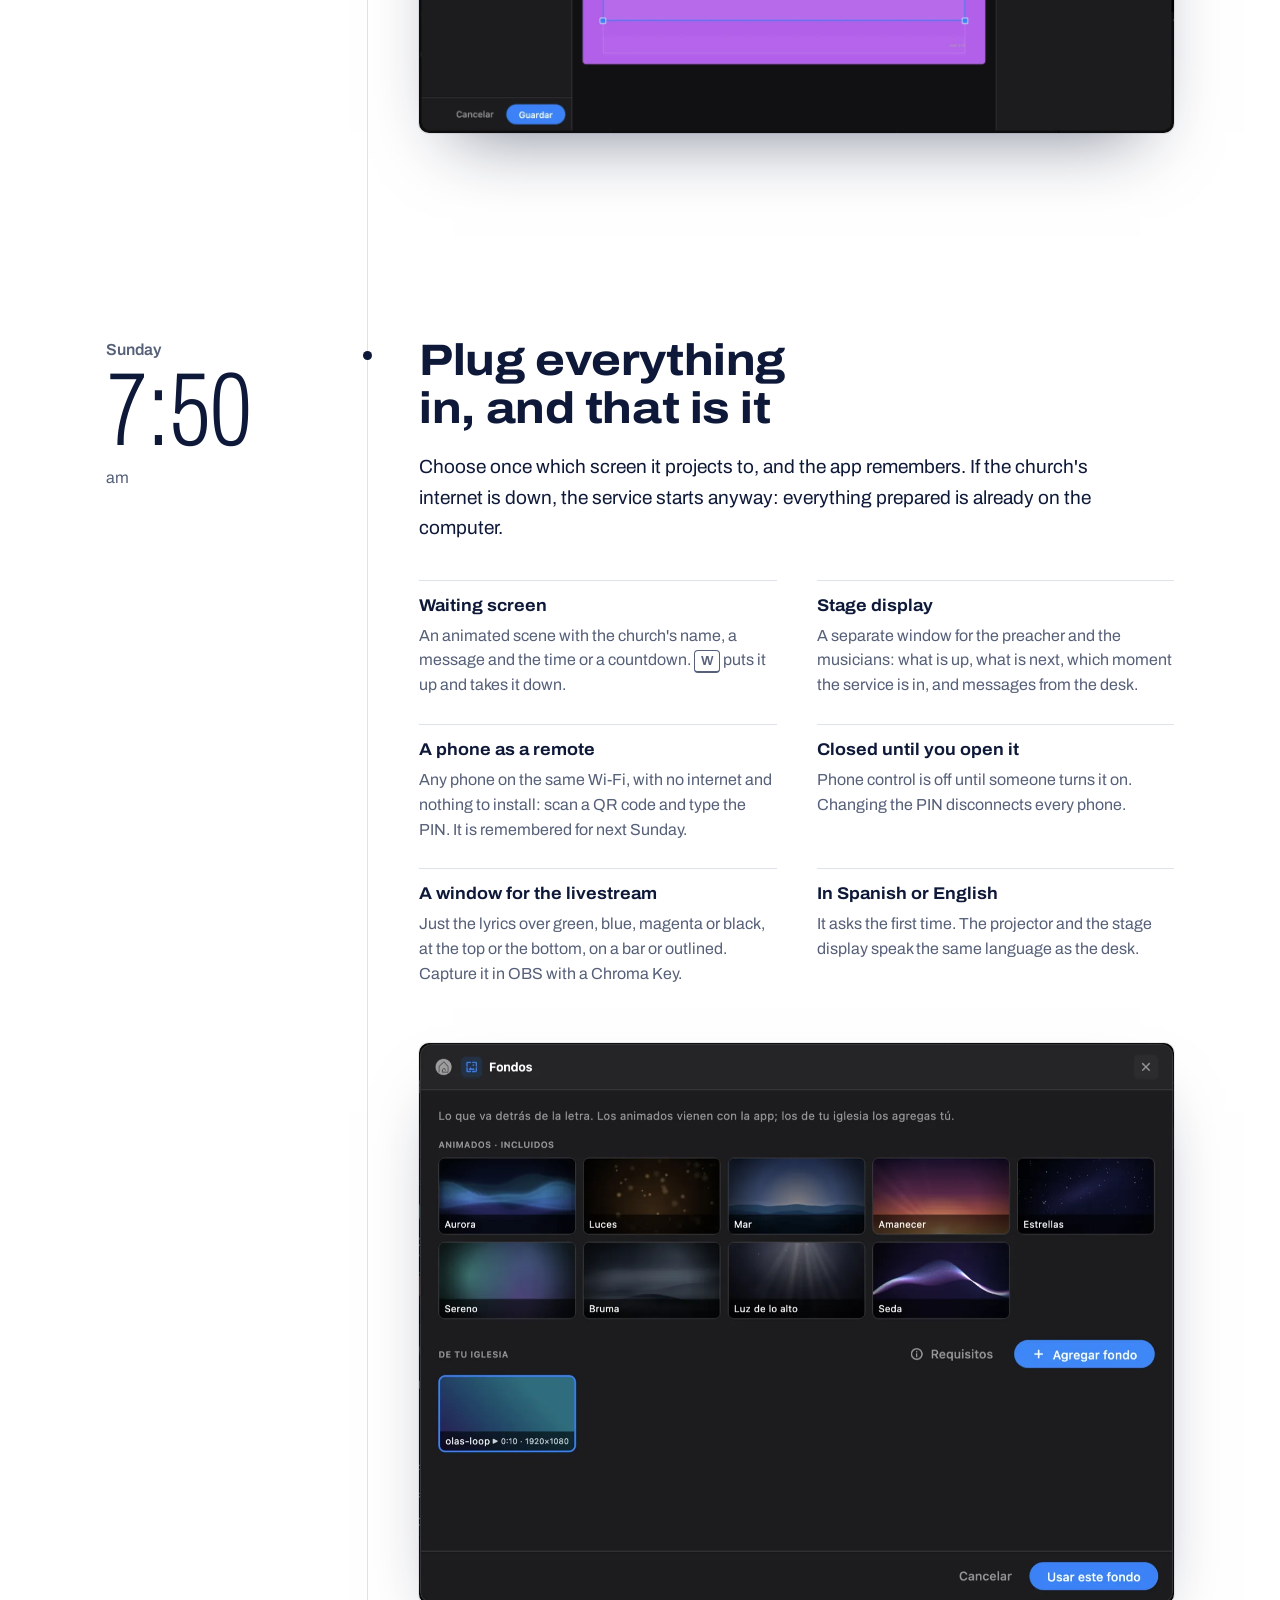
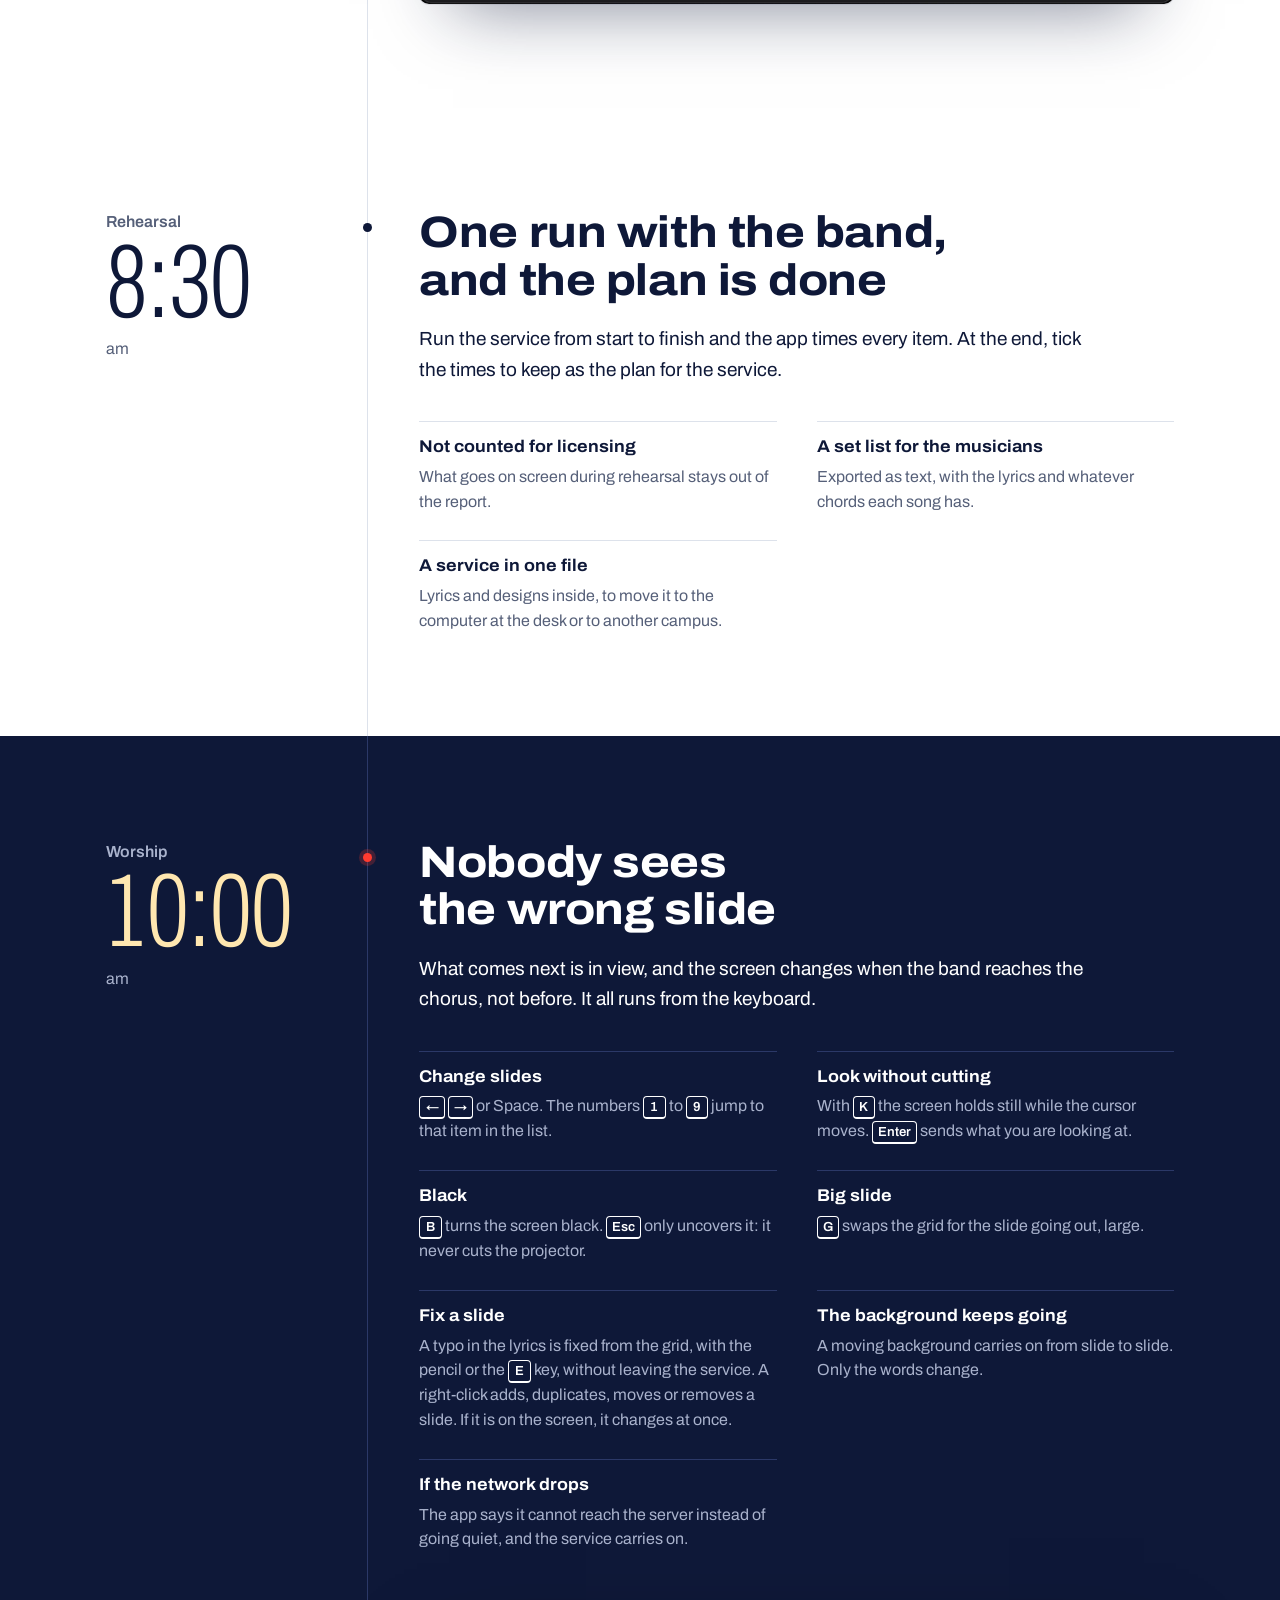
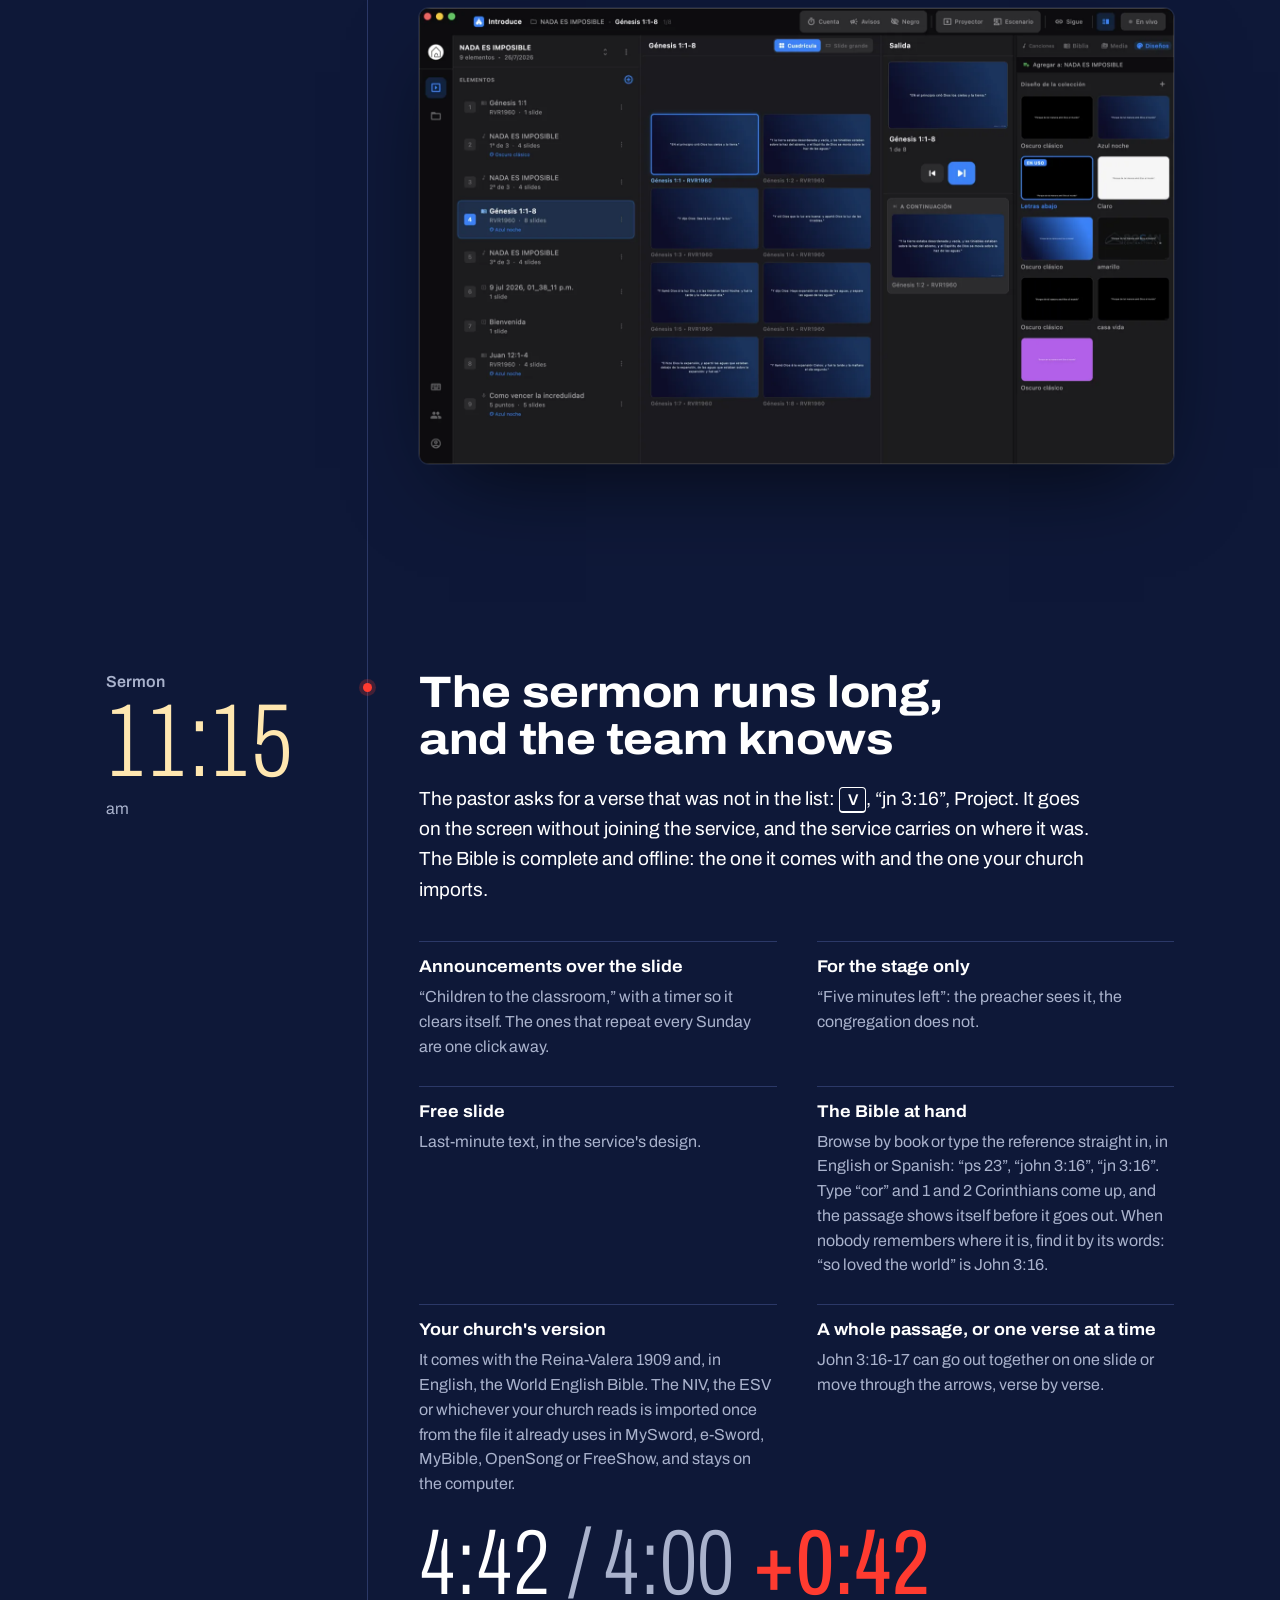
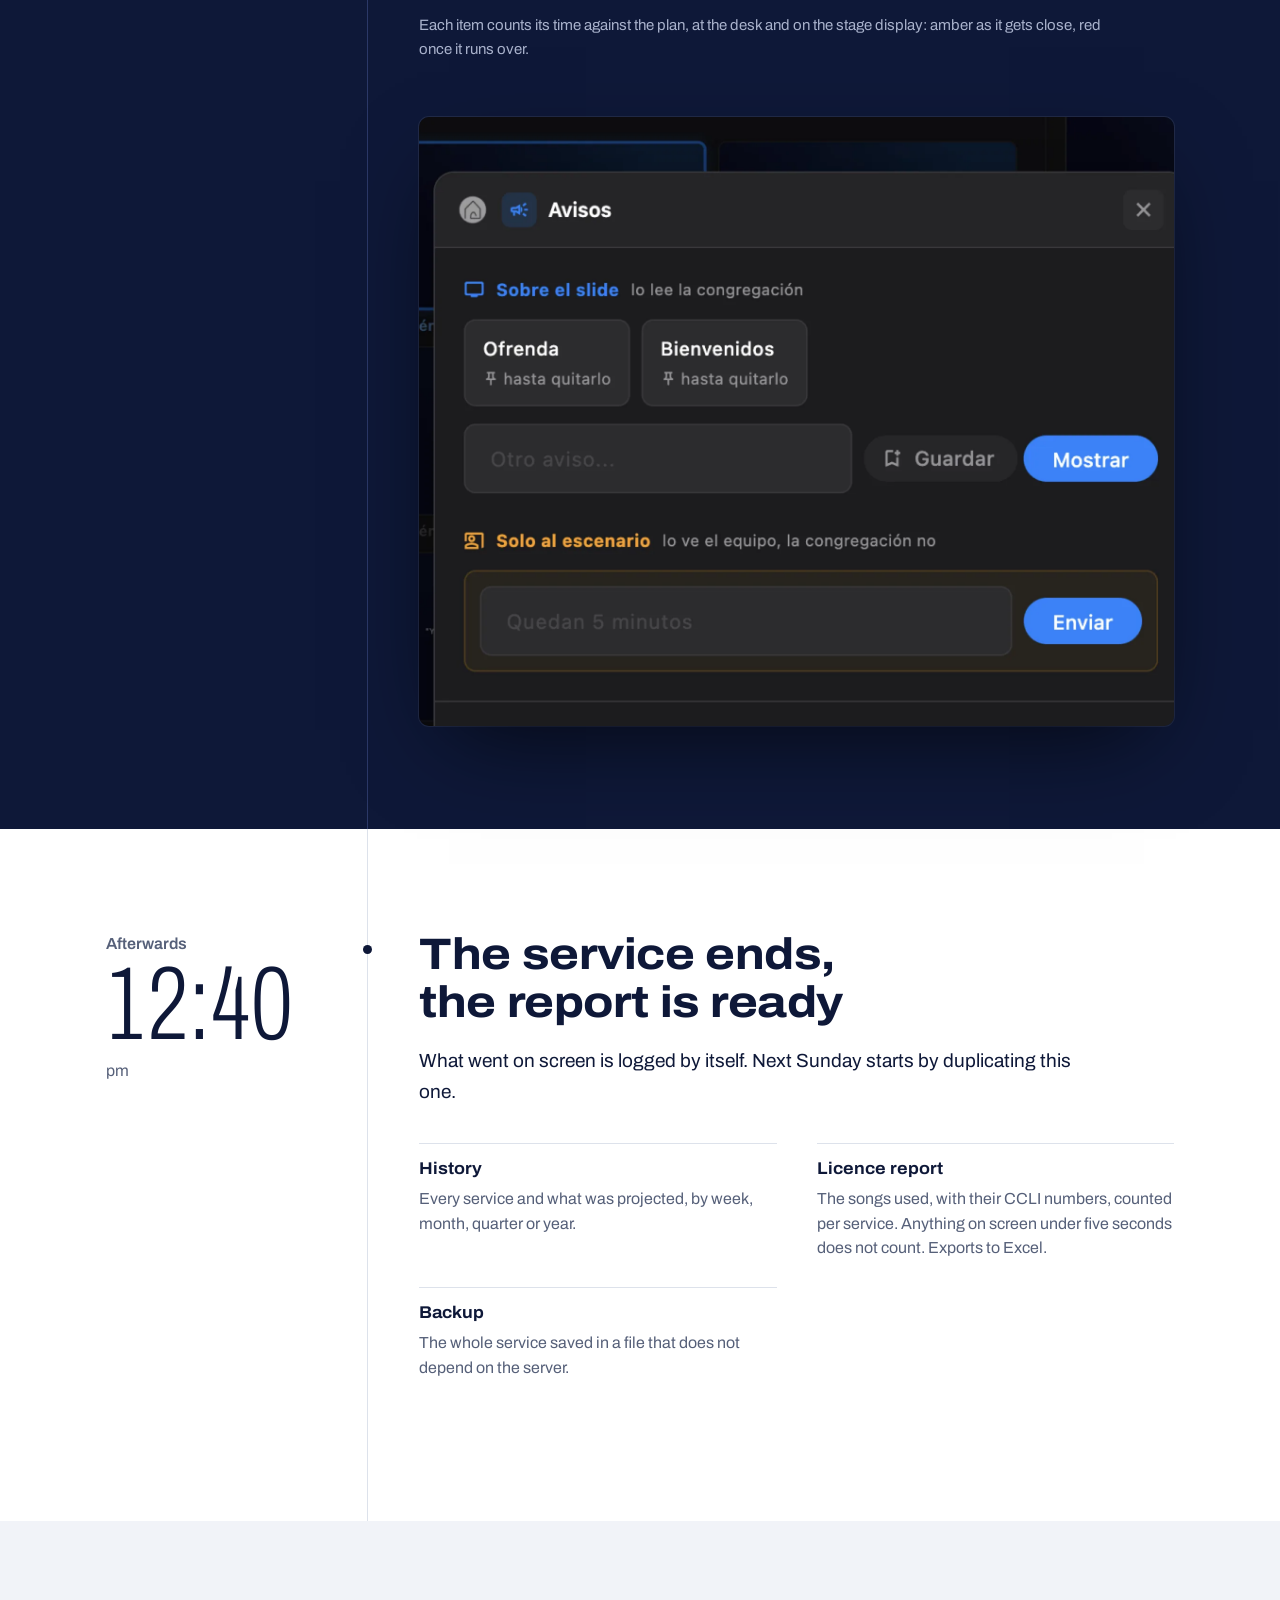
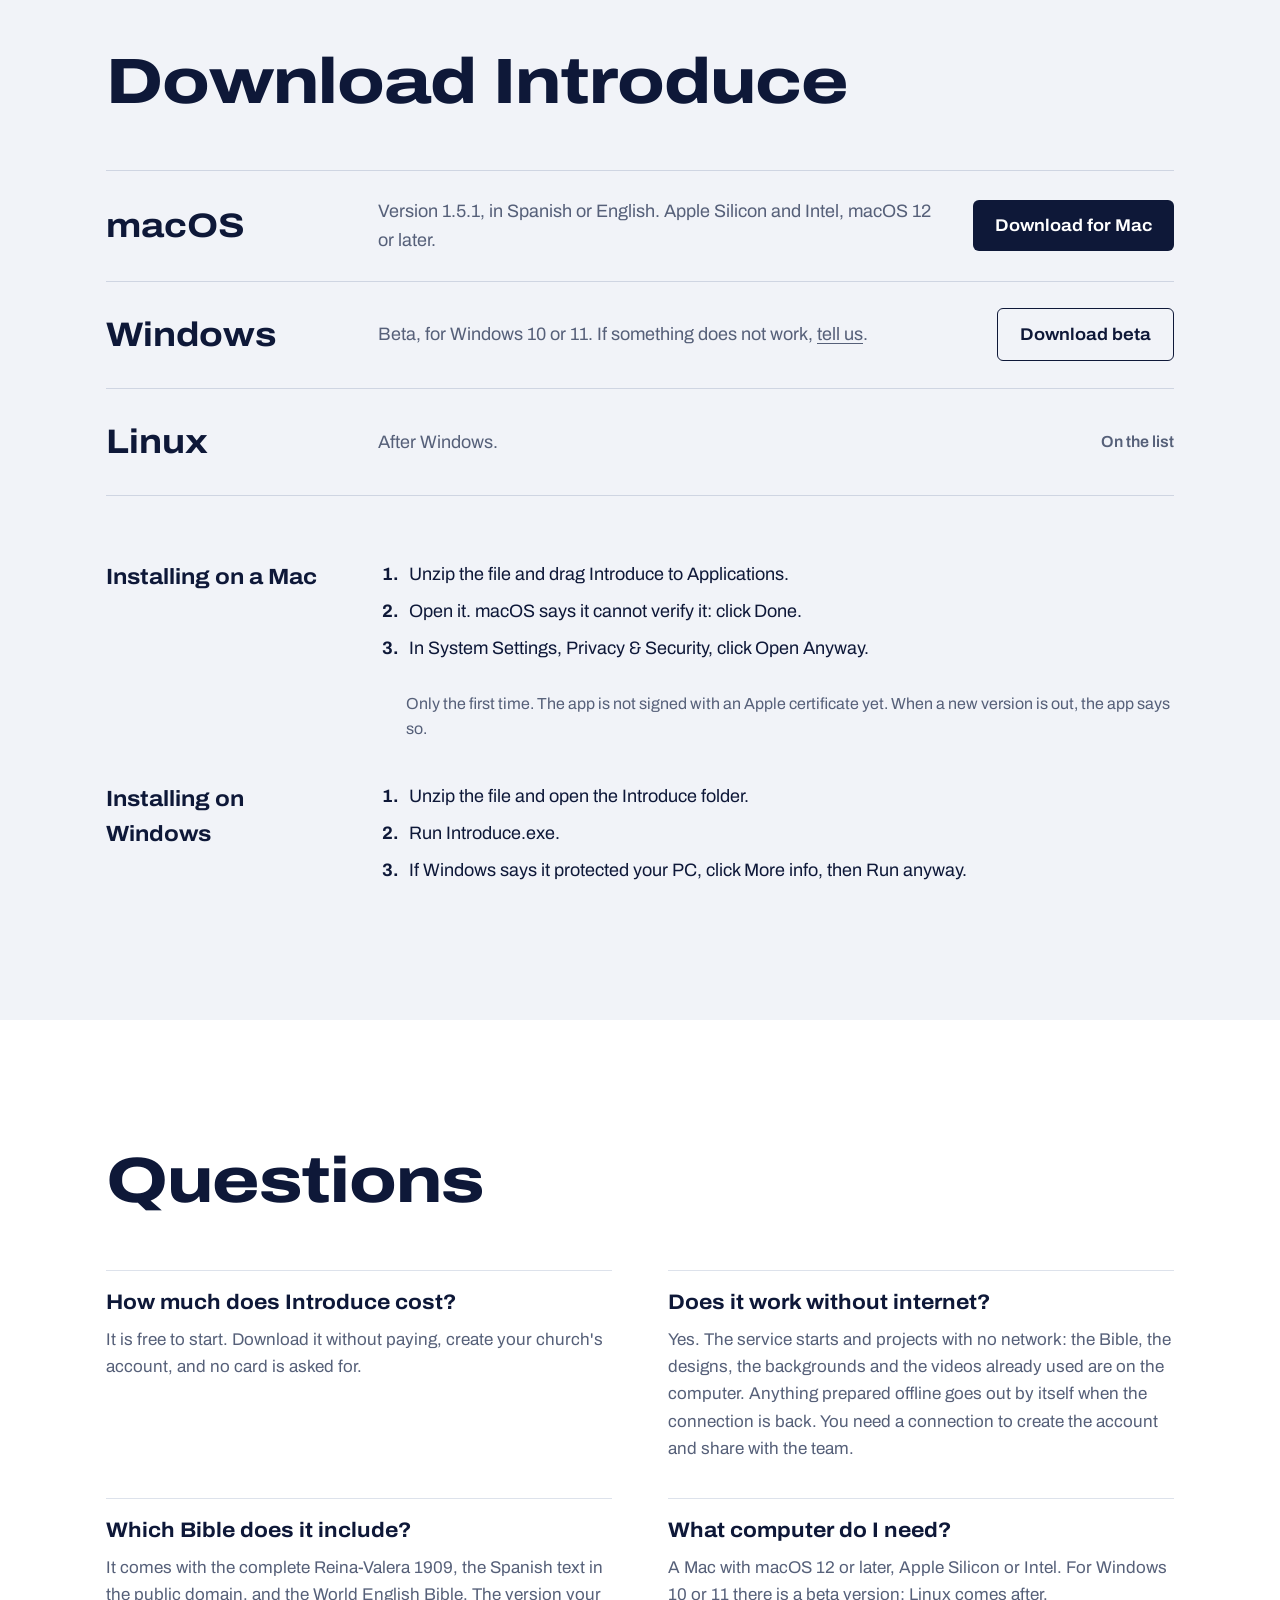
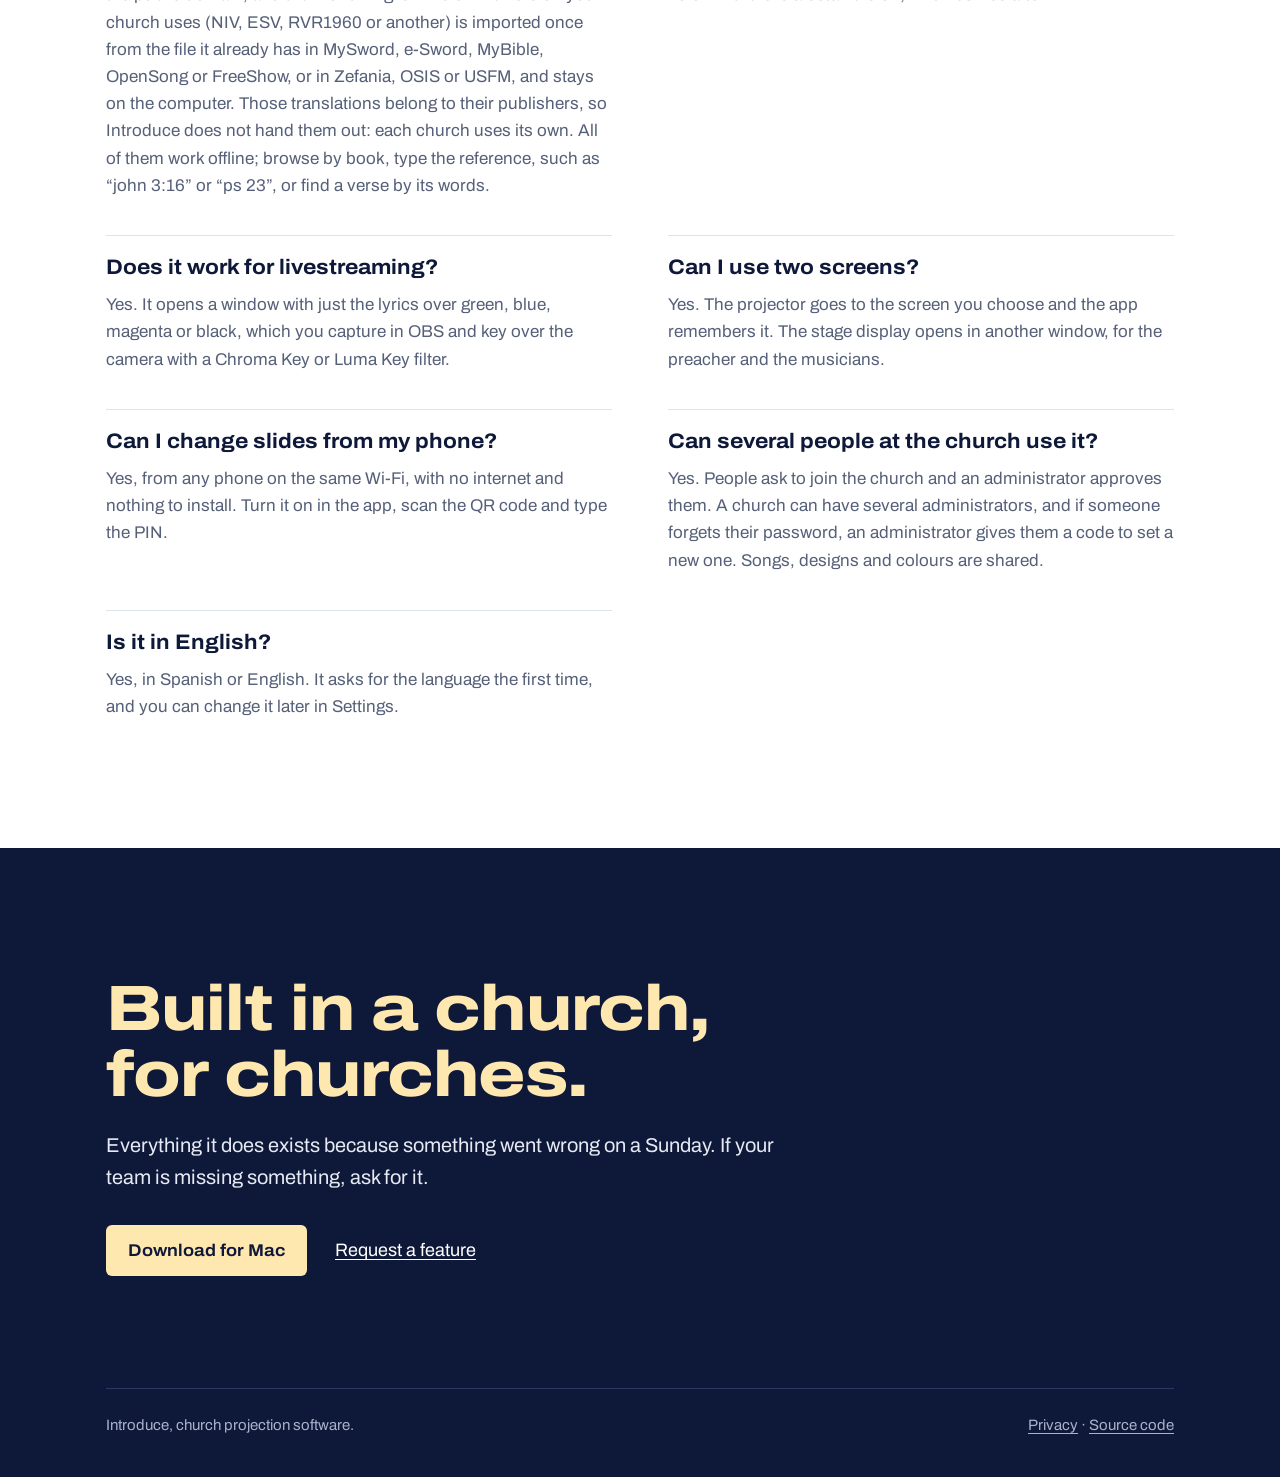
==== commit d1240492: "1.4.0 and 1.5.1: moments while live, slides from a right-click, more Bibles and search by words Both" ====
--- a/en/index.html
+++ b/en/index.html
@@ -54,7 +54,7 @@
       "description": "Church presentation software for lyrics, Bible verses, announcements and video, online or offline.",
       "applicationCategory": "MultimediaApplication",
       "operatingSystem": "macOS 12+, Windows 10+",
-      "softwareVersion": "1.3.1",
+      "softwareVersion": "1.5.1",
       "inLanguage": [
         "es",
         "en"
@@ -222,7 +222,7 @@
             </div>
             <div>
               <dt>Moments of the service</dt>
-              <dd>Worship, Sermon, Announcements: a coloured mark divides the list, what is done folds away, and a whole part moves with its songs.</dd>
+              <dd>Worship, Sermon, Announcements: a coloured mark divides the list, each part can have its own design, and a whole part moves with its songs. Live, what is done folds away on its own and <kbd>M</kbd> jumps to the next moment.</dd>
             </div>
             <div>
               <dt>The sermon, point by point</dt>
@@ -314,7 +314,7 @@
             </div>
             <div>
               <dt>Stage display</dt>
-              <dd>A separate window for the preacher and the musicians: what is up, what is next, and messages from the desk.</dd>
+              <dd>A separate window for the preacher and the musicians: what is up, what is next, which moment the service is in, and messages from the desk.</dd>
             </div>
             <div>
               <dt>A phone as a remote</dt>
@@ -395,7 +395,7 @@
             </div>
             <div>
               <dt>Fix a slide</dt>
-              <dd>A typo in the lyrics is fixed from the grid, with the pencil or the <kbd>E</kbd> key, without leaving the service. If it is on the screen, it changes at once.</dd>
+              <dd>A typo in the lyrics is fixed from the grid, with the pencil or the <kbd>E</kbd> key, without leaving the service. A right-click adds, duplicates, moves or removes a slide. If it is on the screen, it changes at once.</dd>
             </div>
             <div>
               <dt>The background keeps going</dt>
@@ -439,11 +439,11 @@
             </div>
             <div>
               <dt>The Bible at hand</dt>
-              <dd>Browse by book or type the reference straight in: “sal 23”, “jn 3:16”. Type “cor” and 1 and 2 Corinthians come up, and the passage shows itself before it goes out.</dd>
+              <dd>Browse by book or type the reference straight in, in English or Spanish: “ps 23”, “john 3:16”, “jn 3:16”. Type “cor” and 1 and 2 Corinthians come up, and the passage shows itself before it goes out. When nobody remembers where it is, find it by its words: “so loved the world” is John 3:16.</dd>
             </div>
             <div>
               <dt>Your church's version</dt>
-              <dd>It comes with the Reina-Valera 1909. The RVR1960, the NVI or whichever your church reads is imported once from a file and stays on the computer.</dd>
+              <dd>It comes with the Reina-Valera 1909 and, in English, the World English Bible. The NIV, the ESV or whichever your church reads is imported once from the file it already uses in MySword, e-Sword, MyBible, OpenSong or FreeShow, and stays on the computer.</dd>
             </div>
             <div>
               <dt>A whole passage, or one verse at a time</dt>
@@ -499,7 +499,7 @@
       <ul class="plataformas">
         <li>
           <span class="so">macOS</span>
-          <p class="detalle">Version 1.3.1, in Spanish or English. Apple Silicon and Intel, macOS 12 or later.</p>
+          <p class="detalle">Version 1.5.1, in Spanish or English. Apple Silicon and Intel, macOS 12 or later.</p>
           <a class="boton boton-tinta" href="/descargar/mac" rel="nofollow">Download for Mac</a>
         </li>
         <li>
@@ -549,7 +549,7 @@
         </div>
         <div>
           <h3>Which Bible does it include?</h3>
-          <p>It comes with the complete Reina-Valera 1909, the Spanish text in the public domain. The version your church uses (RVR1960, NVI, LBLA or another) is imported once from a Zefania, OSIS, OpenSong, Beblia or FreeShow file and stays on the computer. Those translations belong to their publishers, so Introduce does not hand them out: each church uses its own. All of them work offline; browse by book or type the reference, such as “jn 3:16” or “sal 23”.</p>
+          <p>It comes with the complete Reina-Valera 1909, the Spanish text in the public domain, and the World English Bible. The version your church uses (NIV, ESV, RVR1960 or another) is imported once from the file it already has in MySword, e-Sword, MyBible, OpenSong or FreeShow, or in Zefania, OSIS or USFM, and stays on the computer. Those translations belong to their publishers, so Introduce does not hand them out: each church uses its own. All of them work offline; browse by book, type the reference, such as “john 3:16” or “ps 23”, or find a verse by its words.</p>
         </div>
         <div>
           <h3>What computer do I need?</h3>
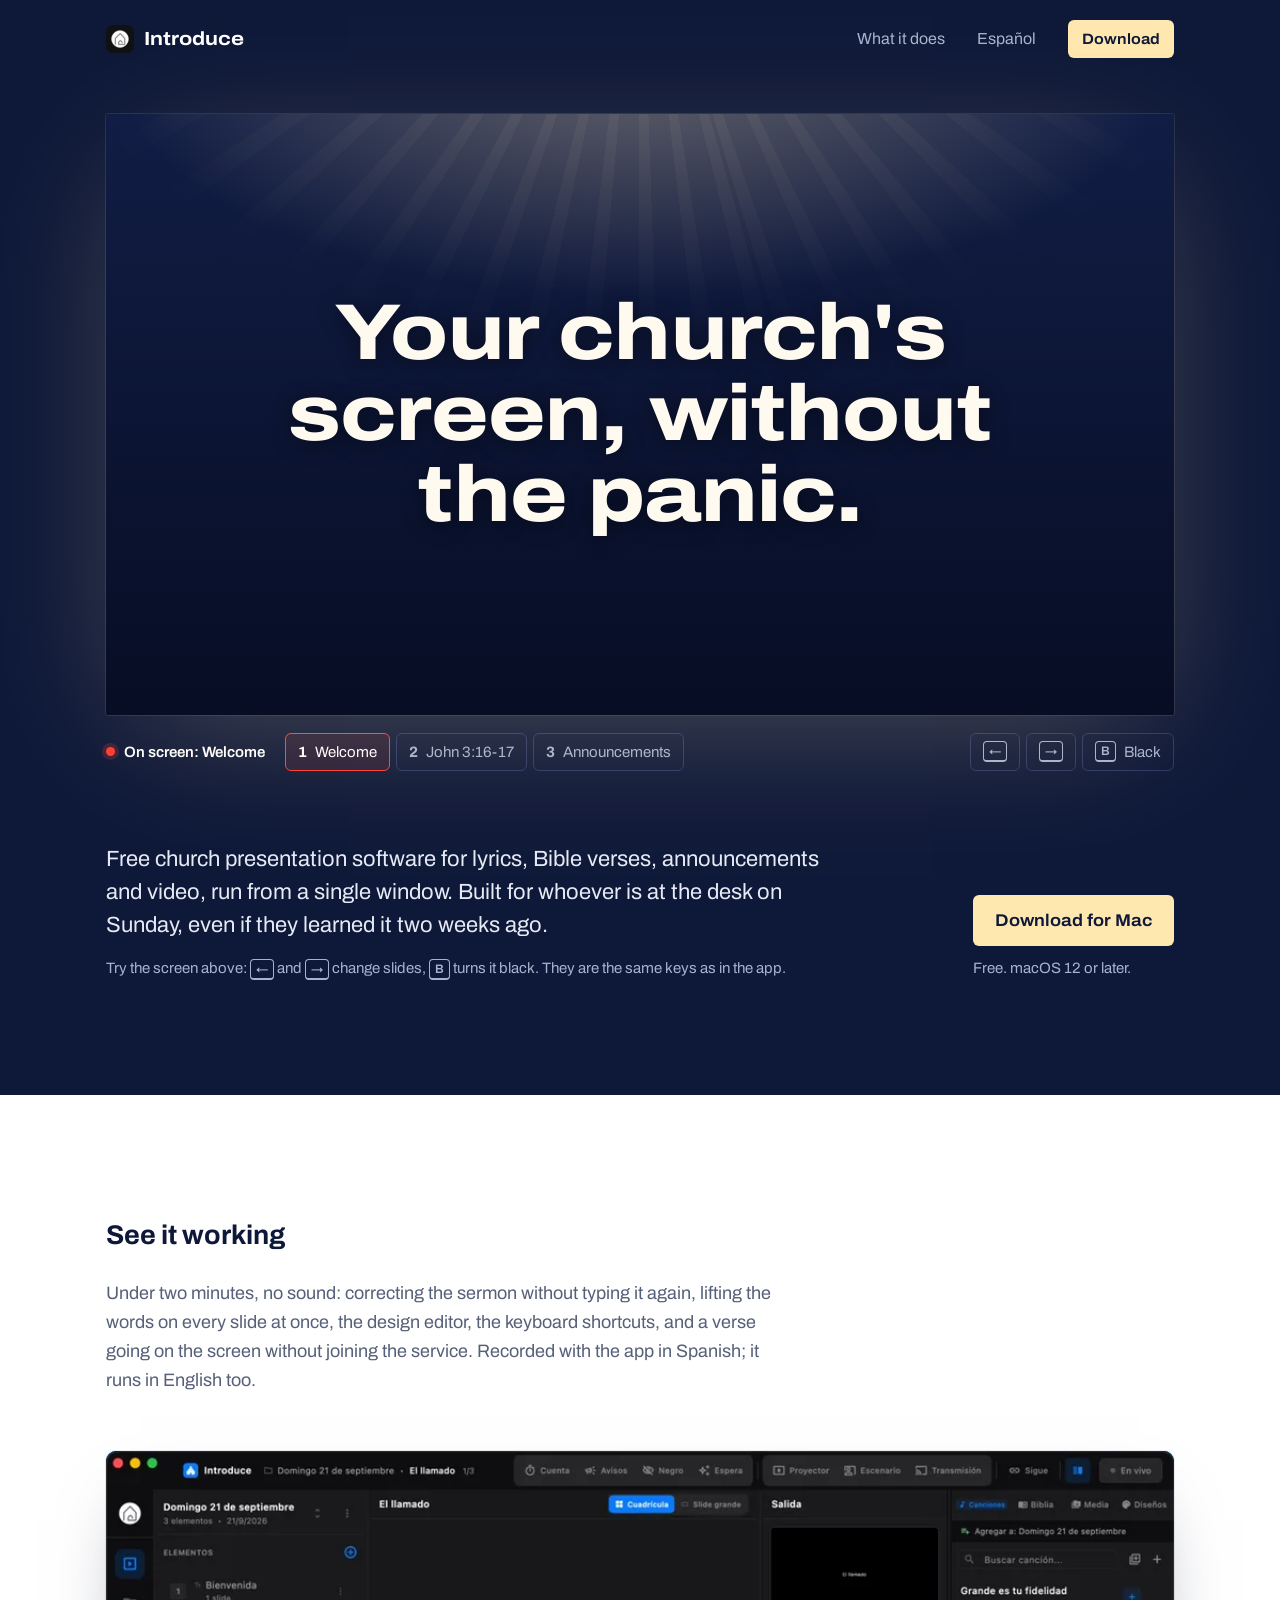
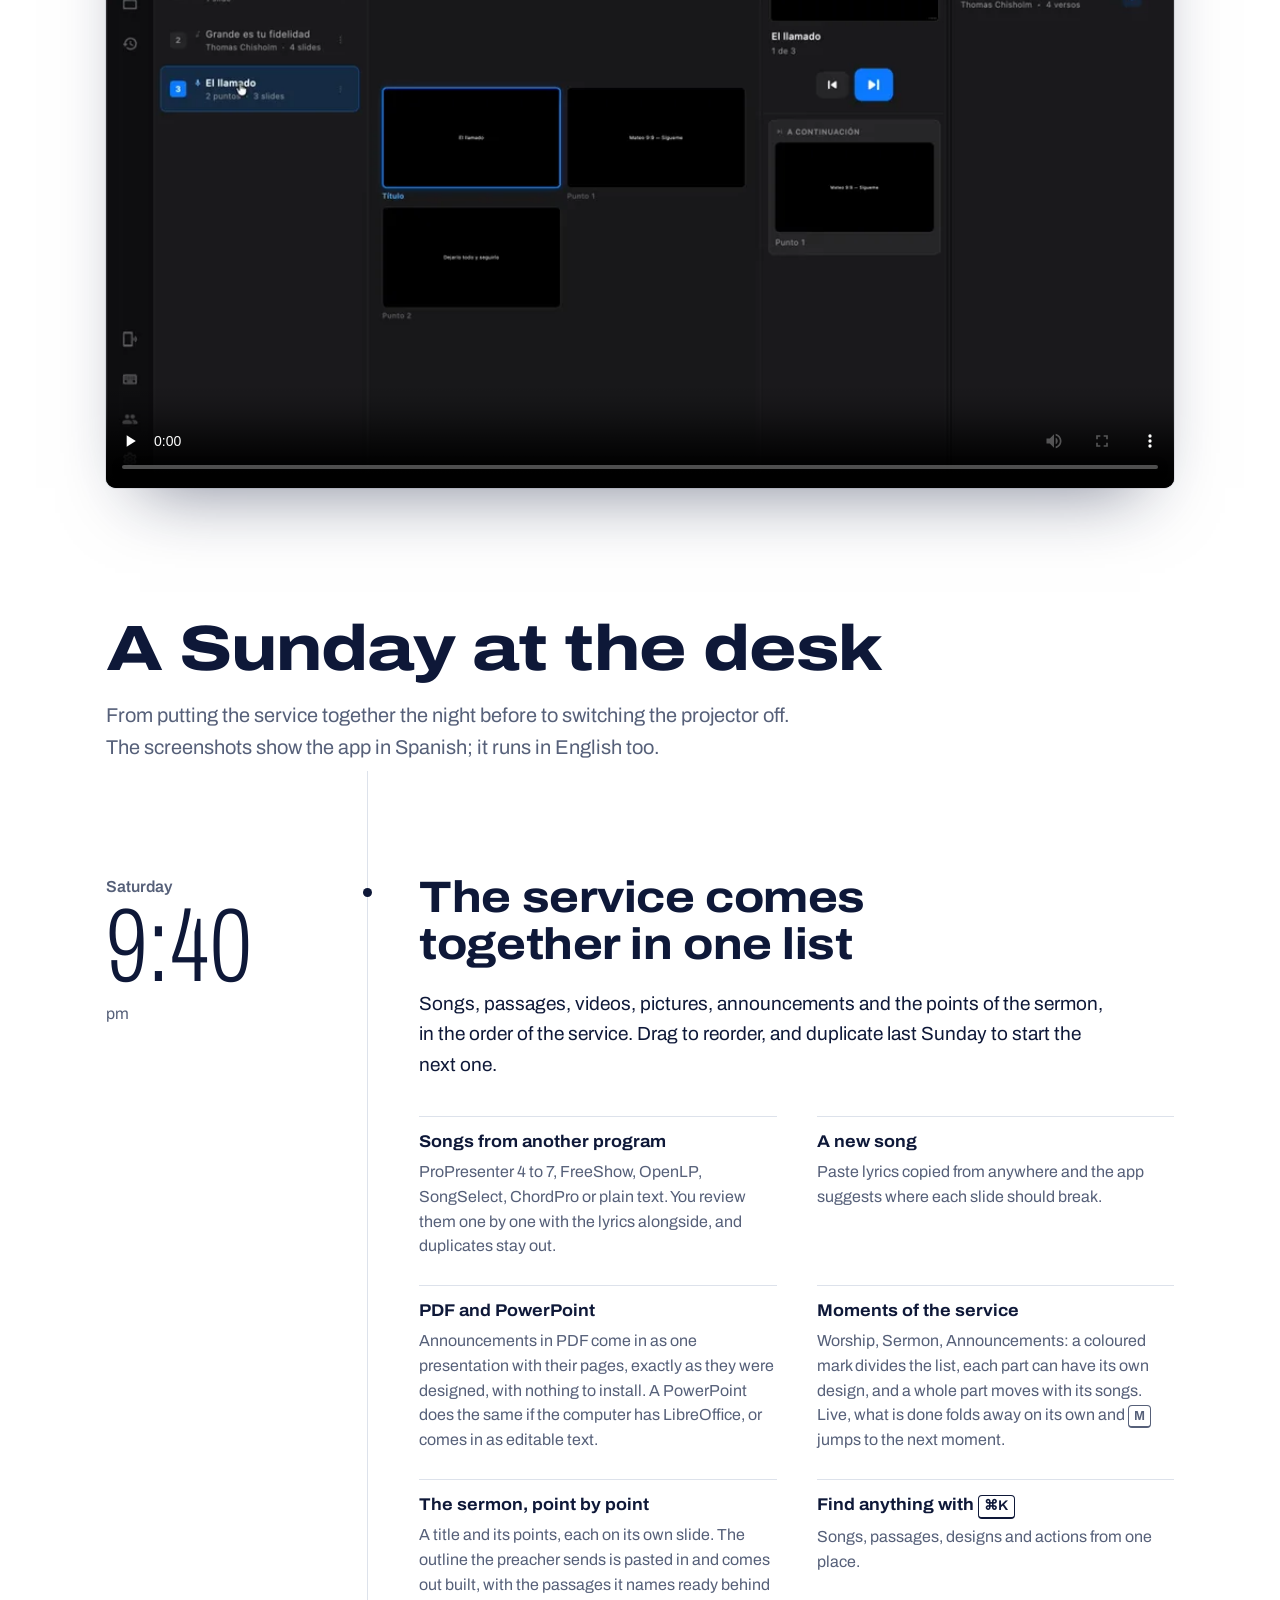
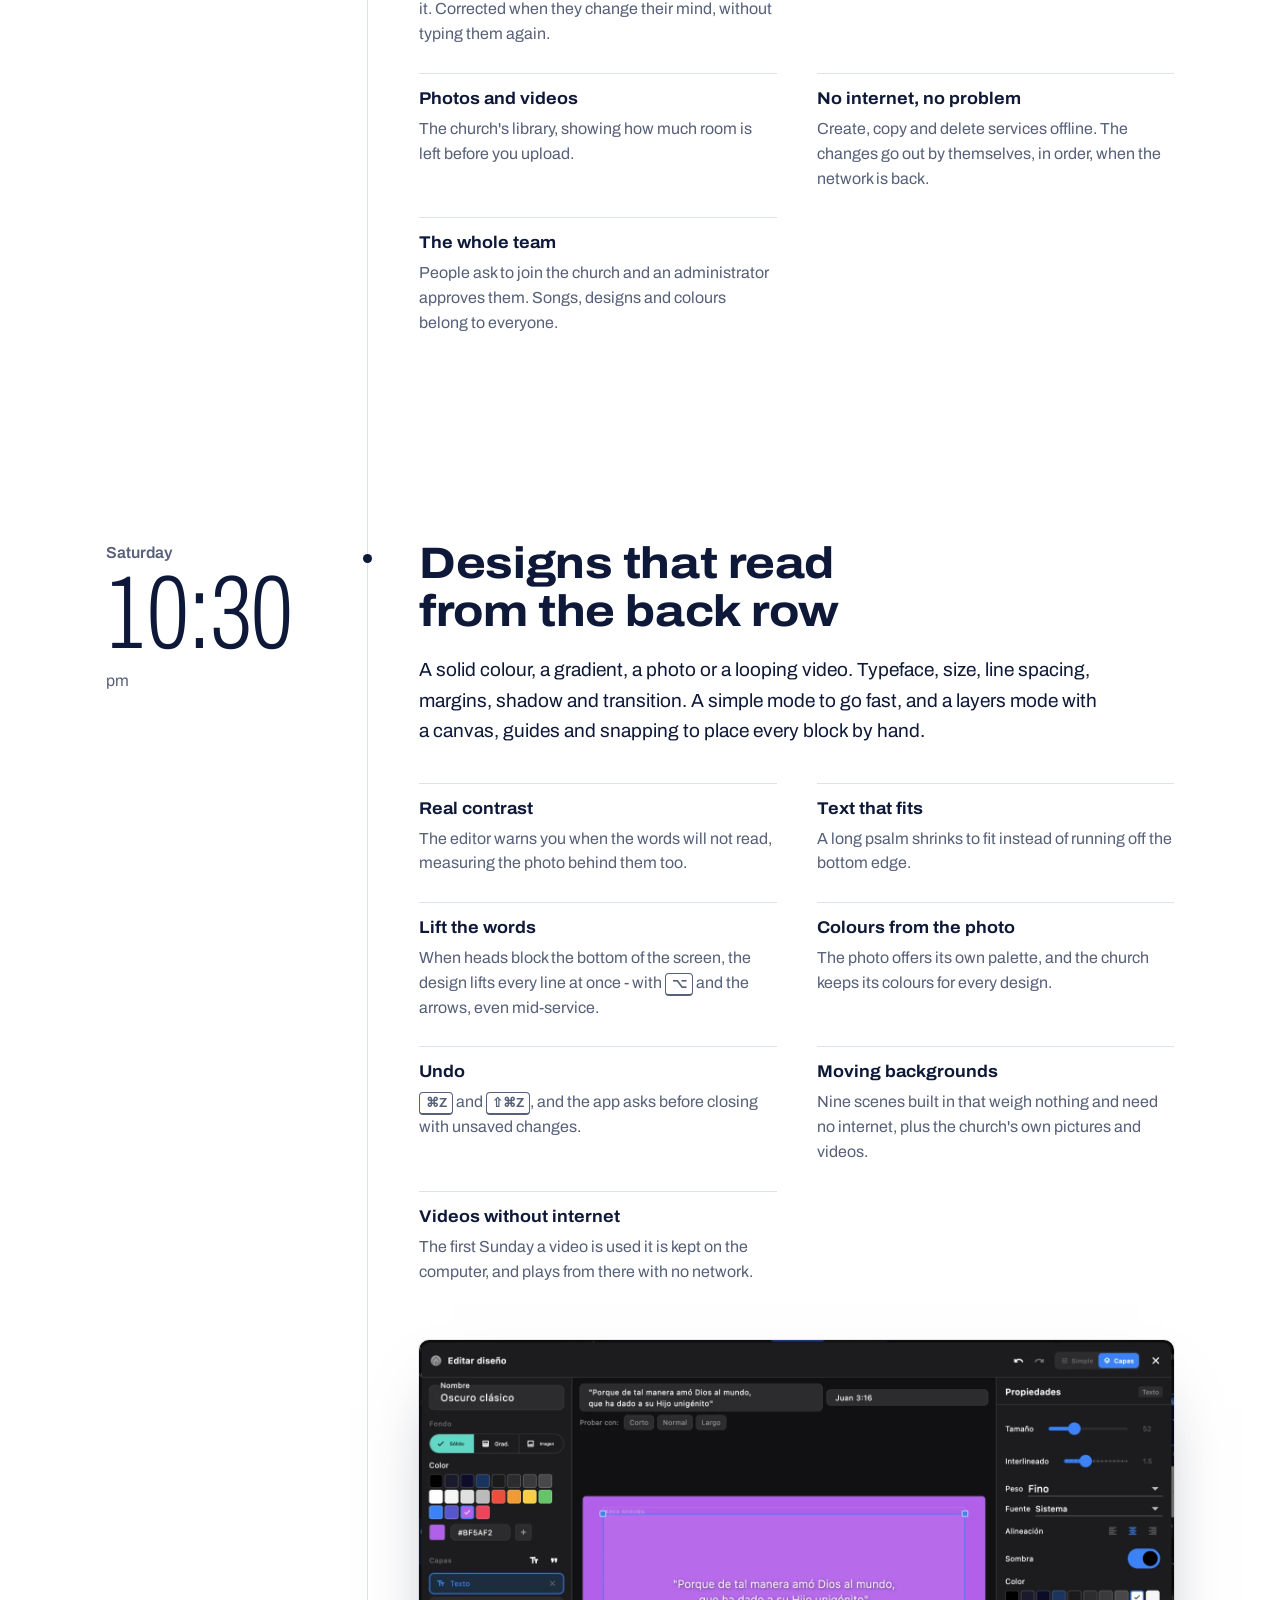
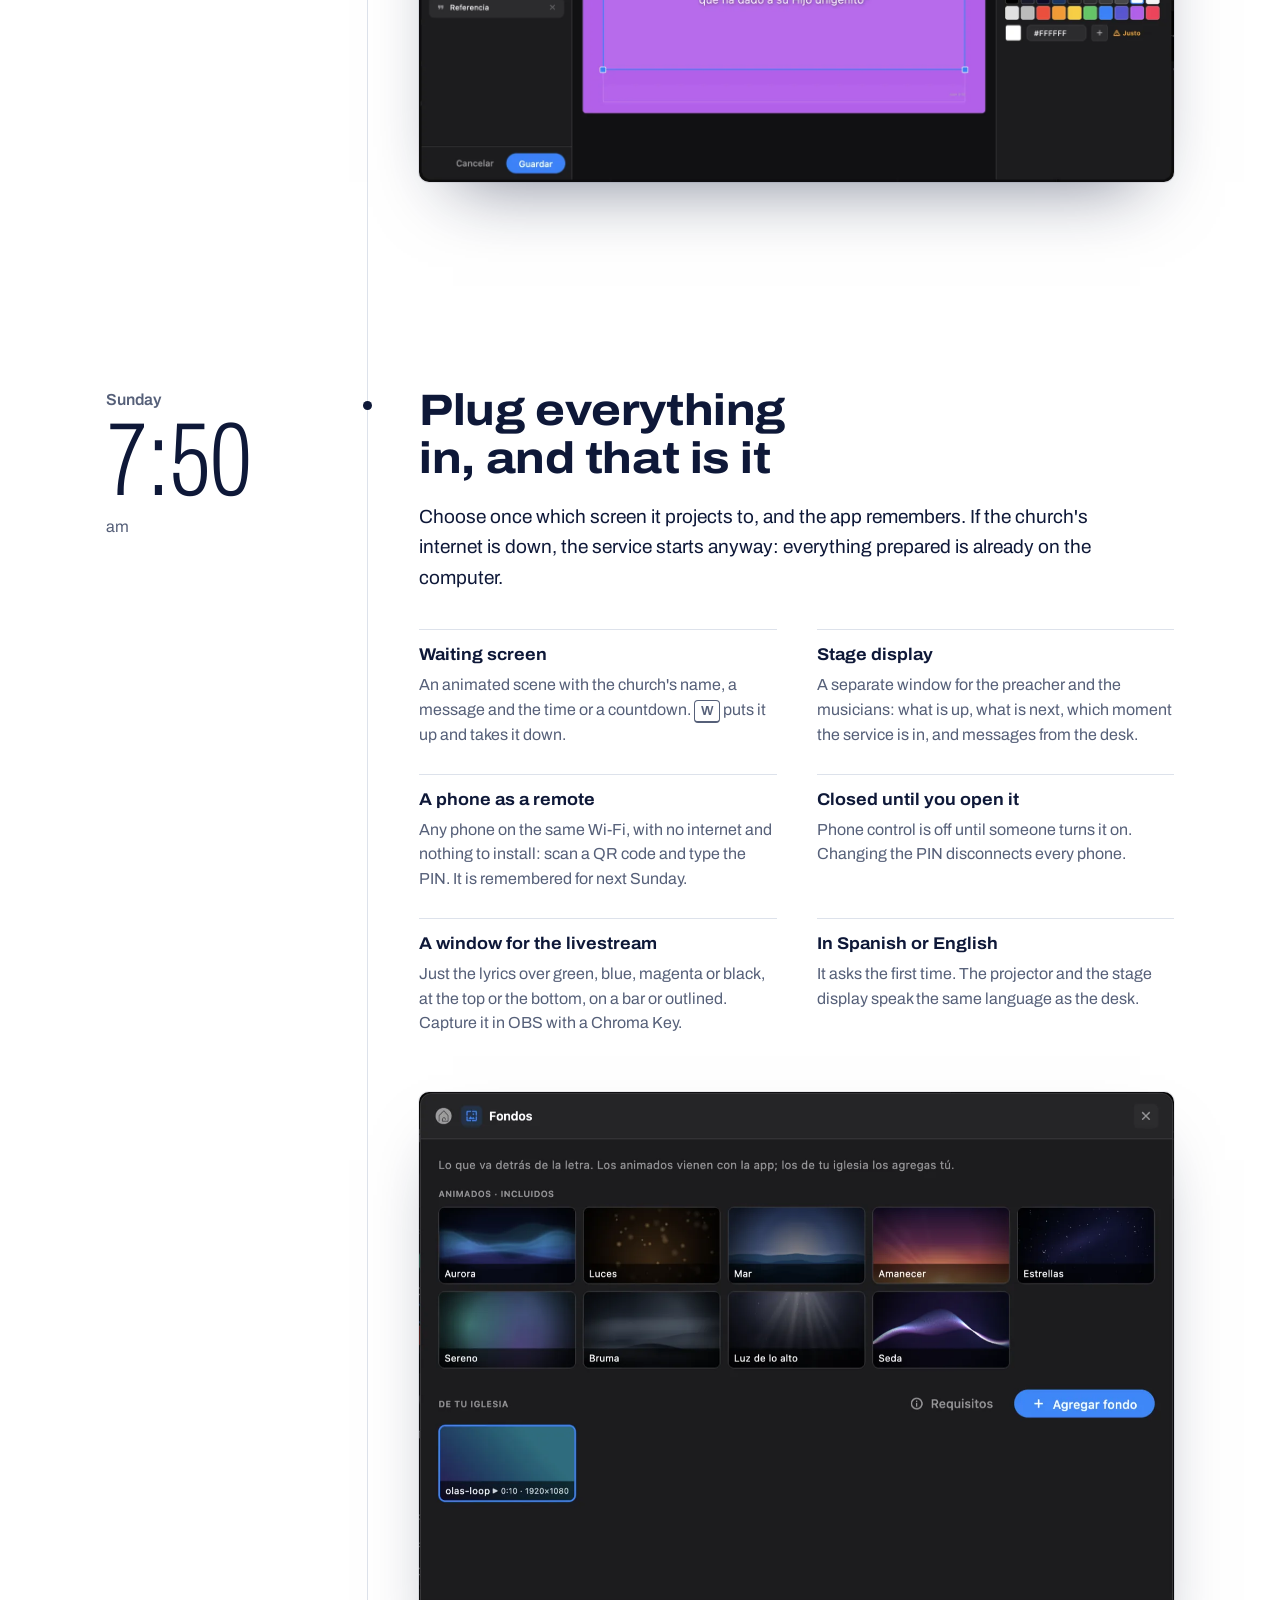
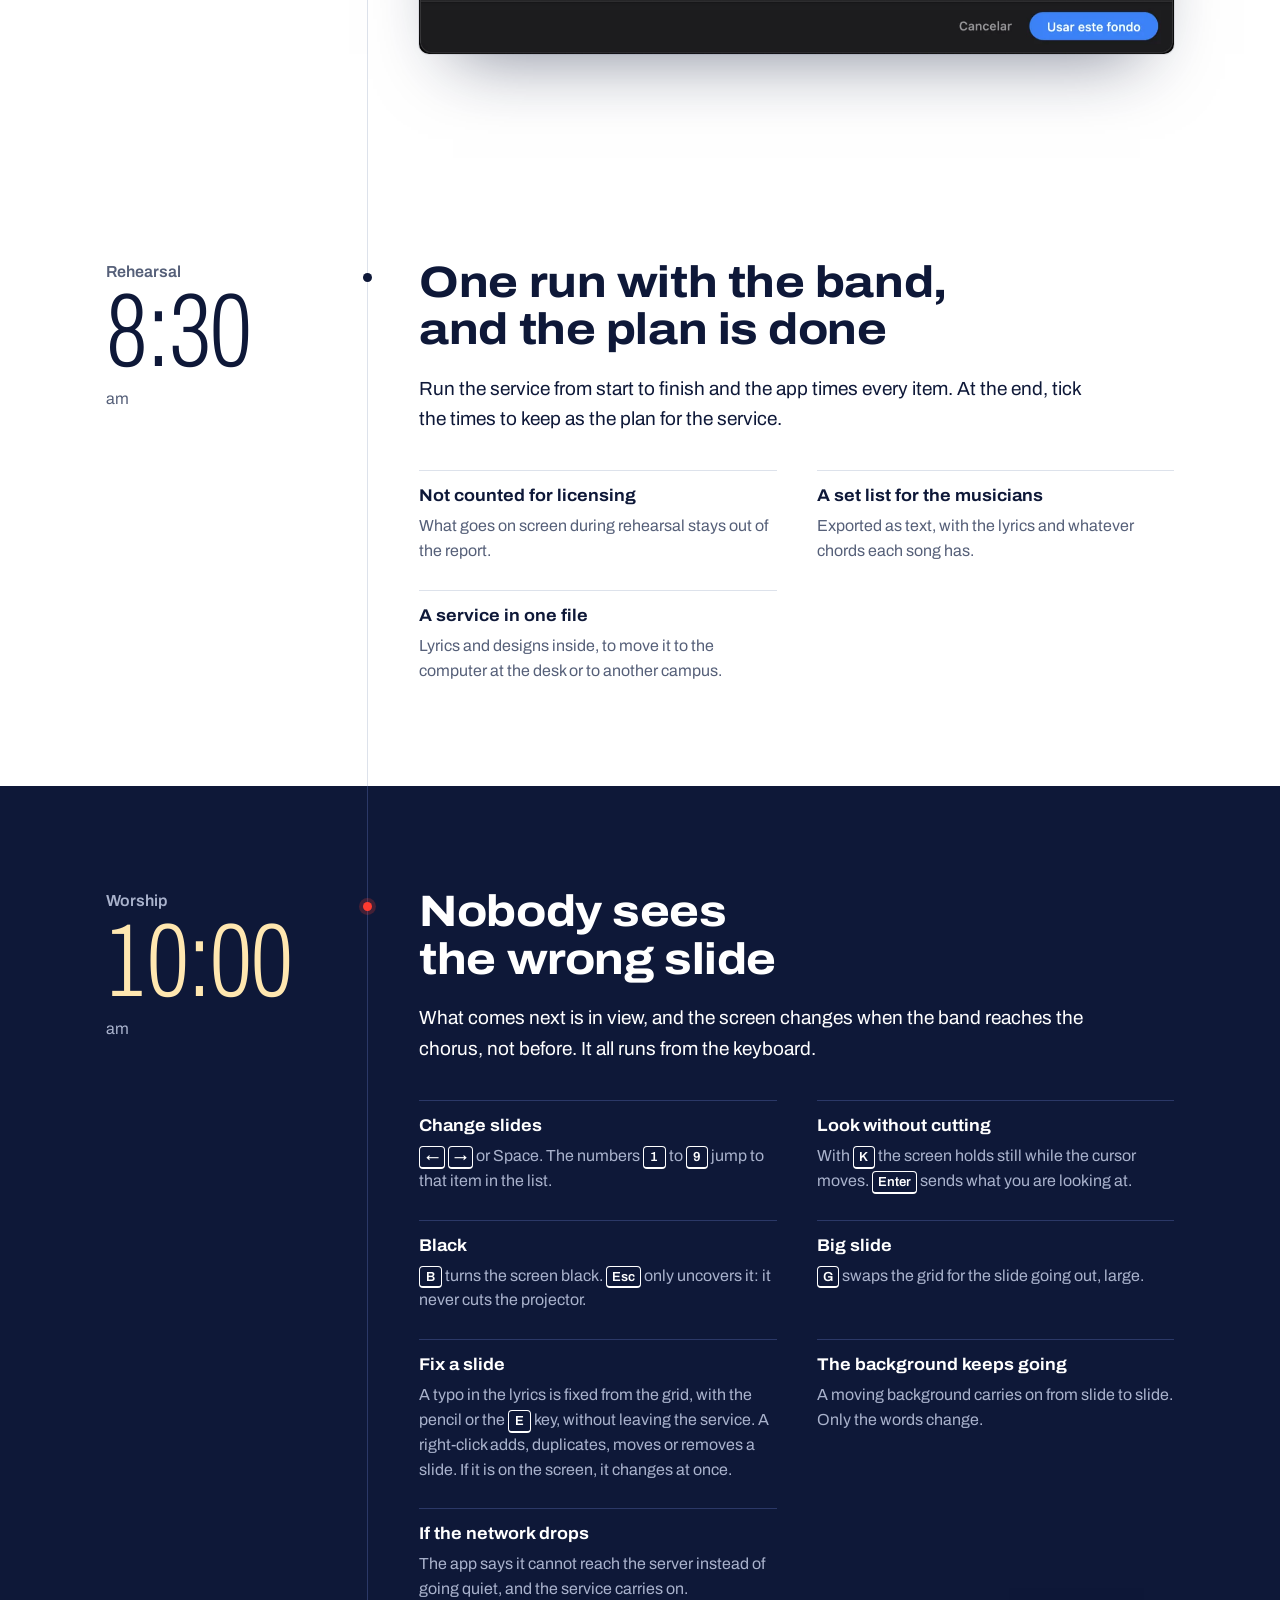
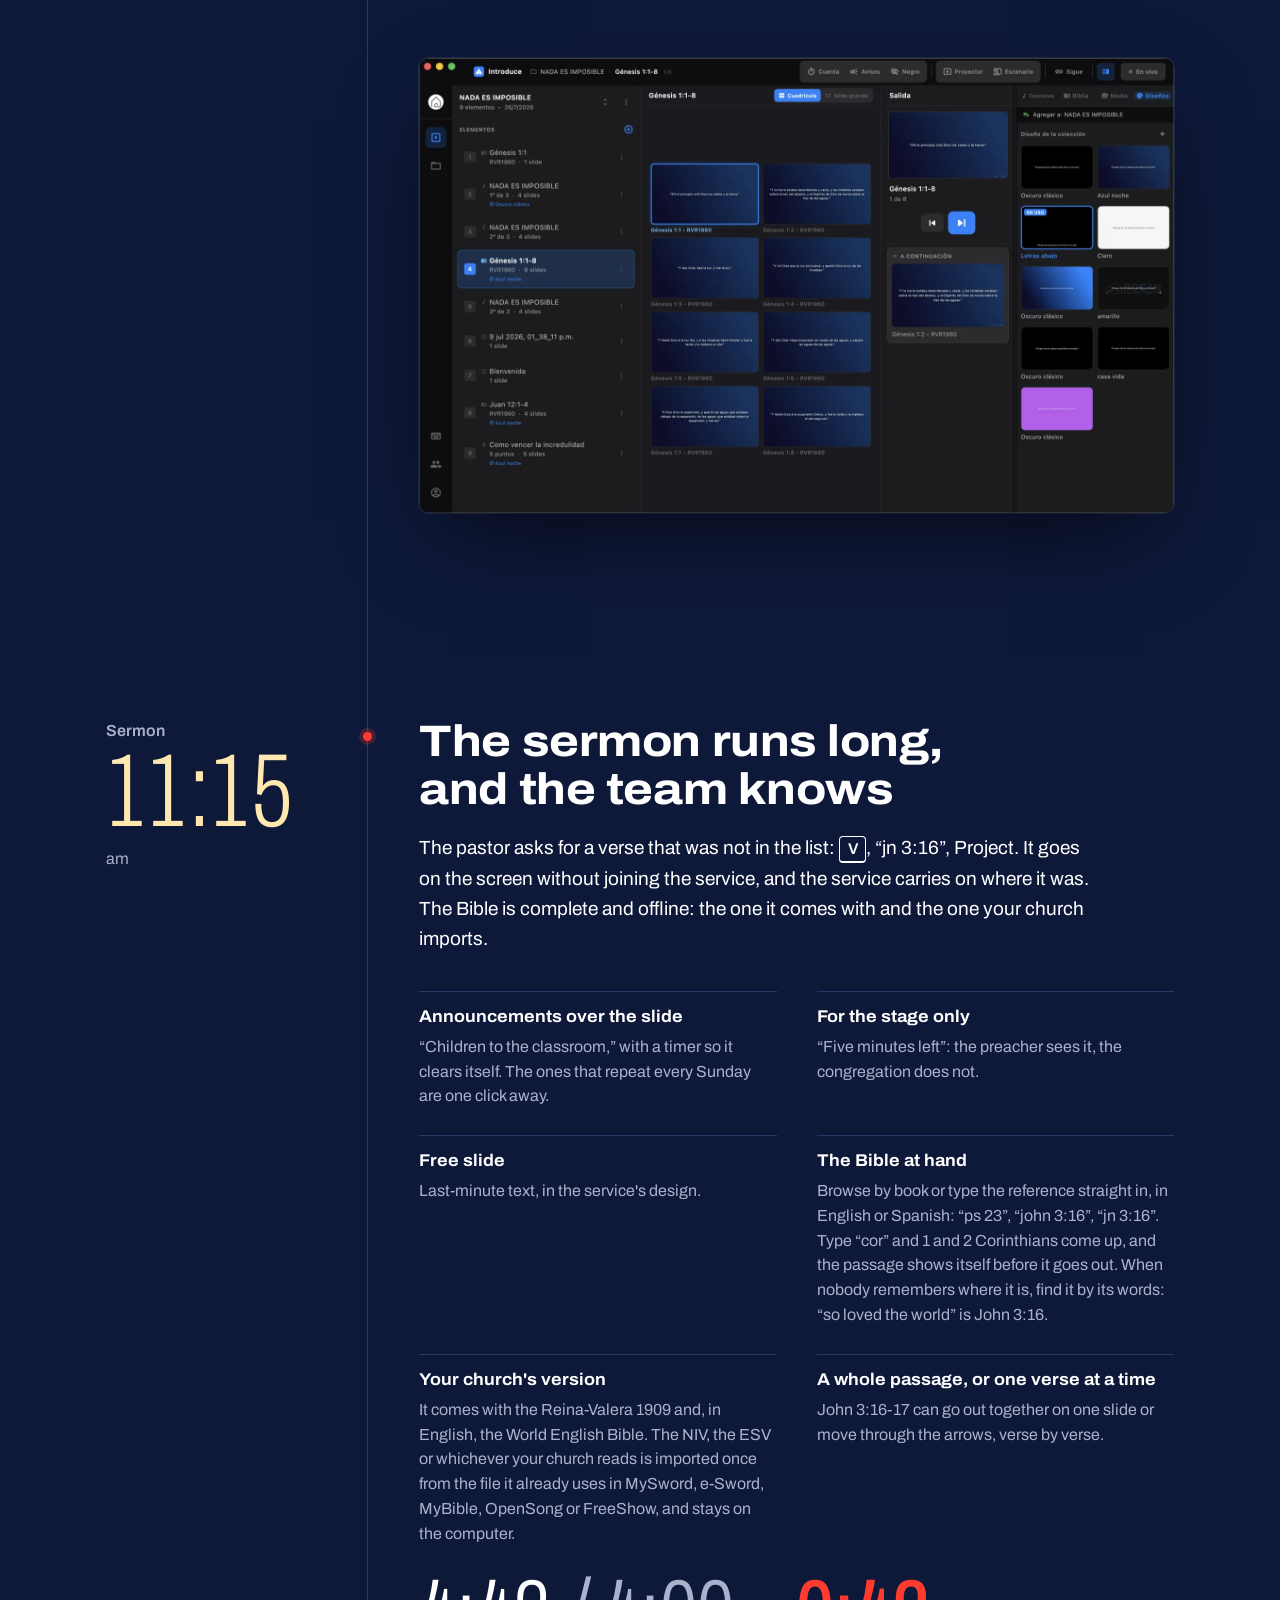
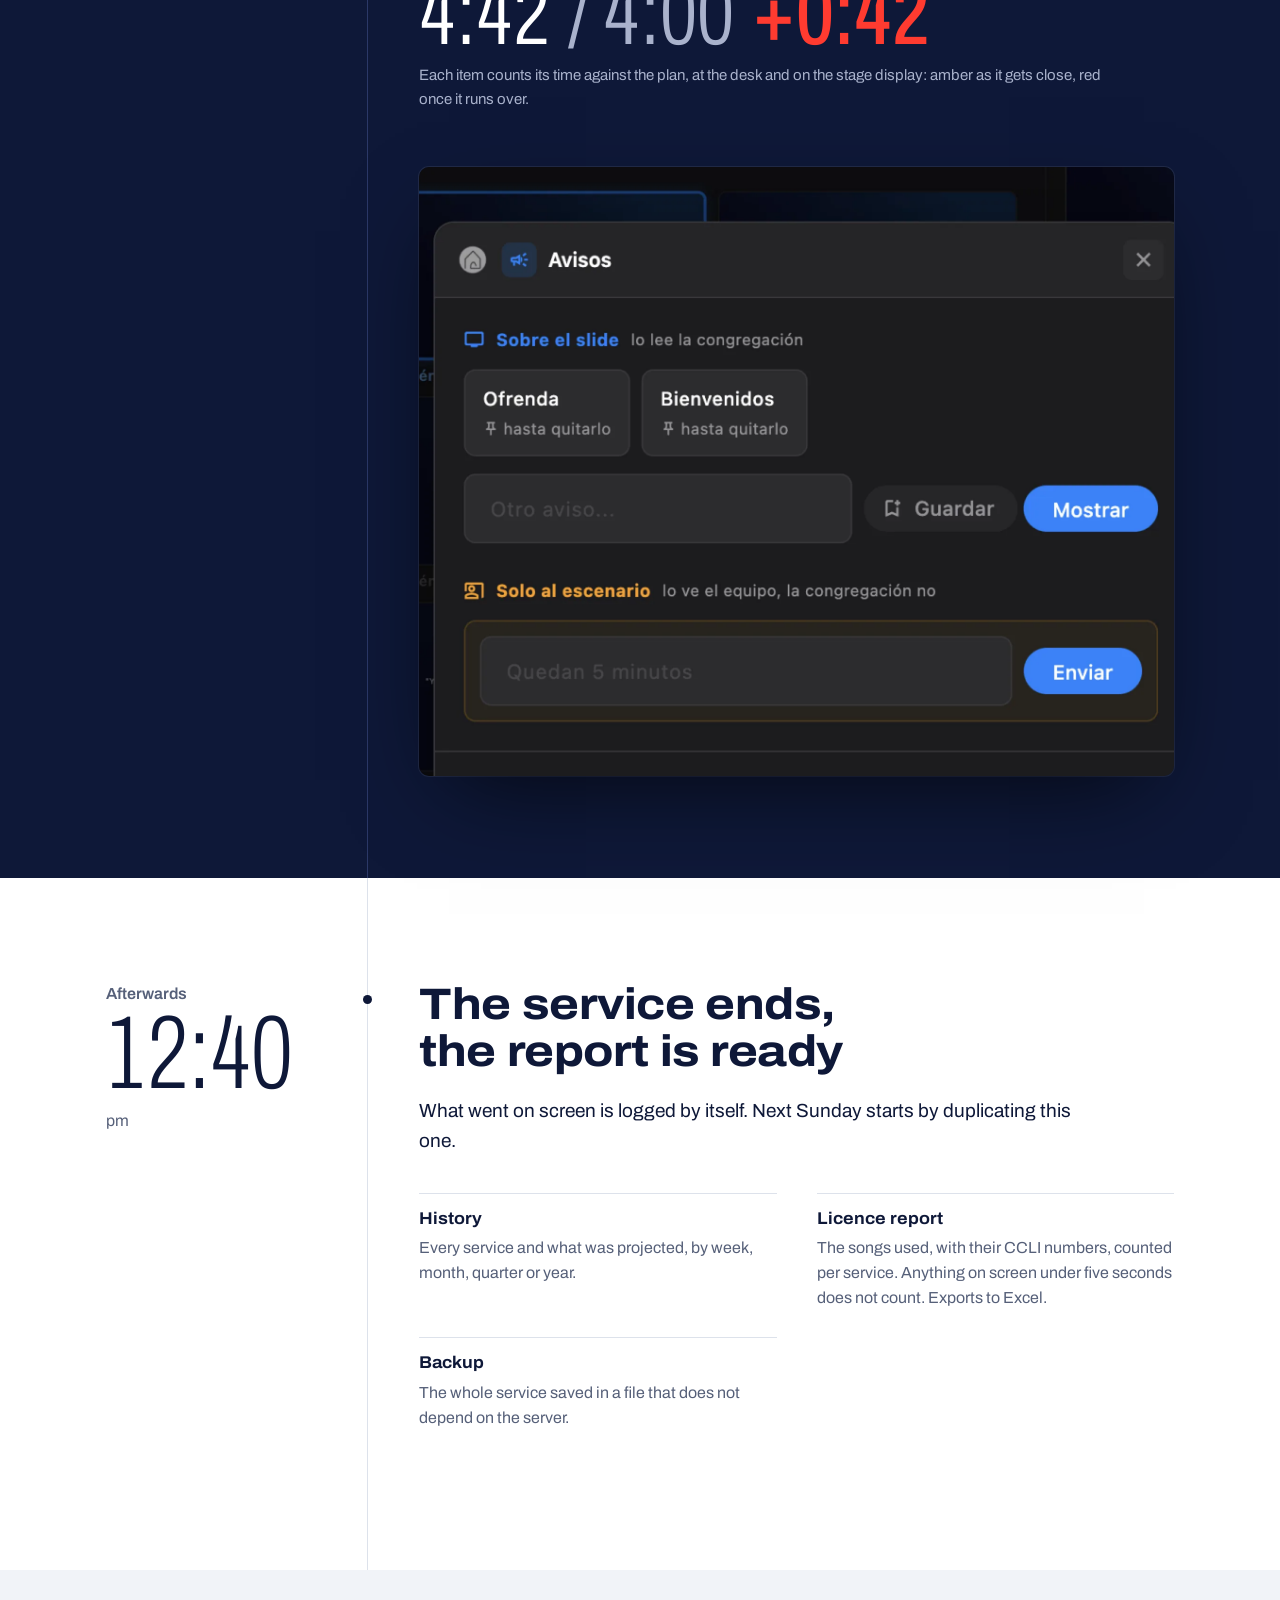
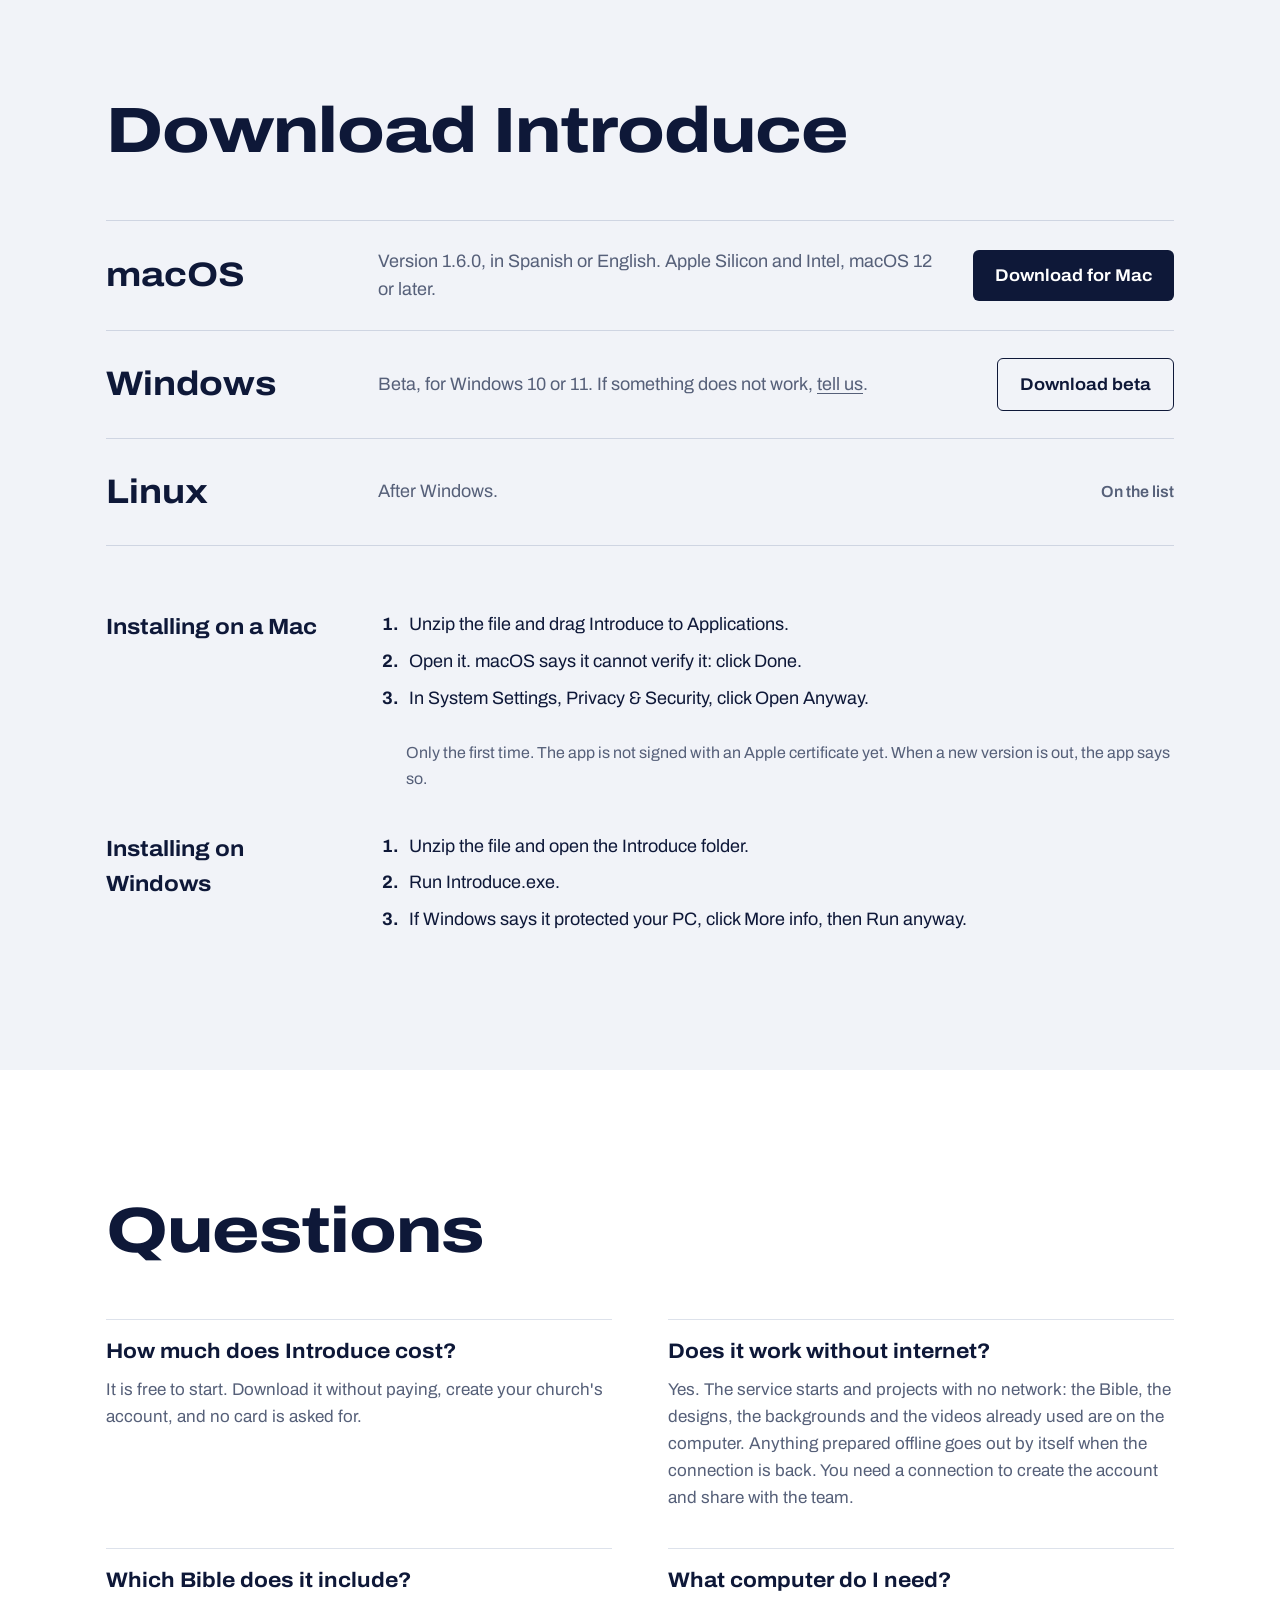
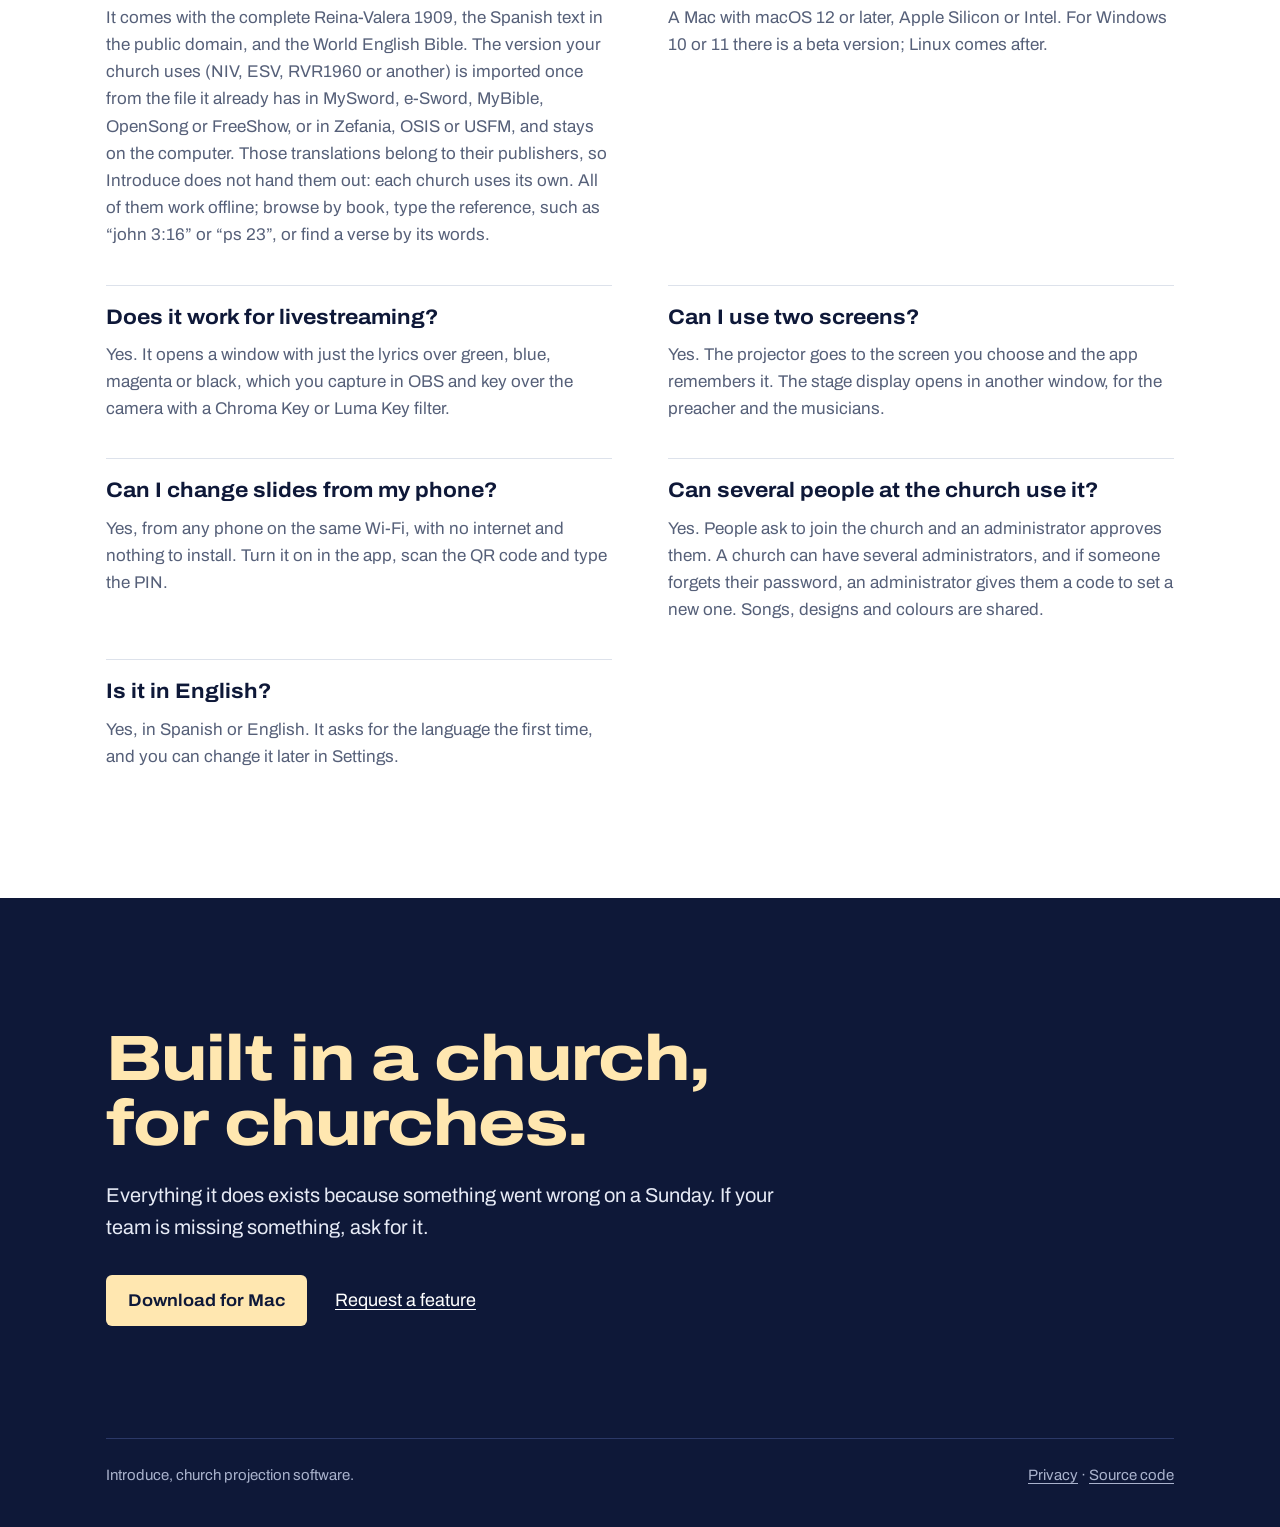
==== commit bdc078a7: "1.6.0: the outline the pastor sent, pasted in Both landings say 1.6.0, and the sermon entry says the" ====
--- a/en/index.html
+++ b/en/index.html
@@ -54,7 +54,7 @@
       "description": "Church presentation software for lyrics, Bible verses, announcements and video, online or offline.",
       "applicationCategory": "MultimediaApplication",
       "operatingSystem": "macOS 12+, Windows 10+",
-      "softwareVersion": "1.5.1",
+      "softwareVersion": "1.6.0",
       "inLanguage": [
         "es",
         "en"
@@ -226,7 +226,7 @@
             </div>
             <div>
               <dt>The sermon, point by point</dt>
-              <dd>A title and its points, each on its own slide. Corrected when the preacher changes their mind, without typing them again.</dd>
+              <dd>A title and its points, each on its own slide. The outline the preacher sends is pasted in and comes out built, with the passages it names ready behind it. Corrected when they change their mind, without typing them again.</dd>
             </div>
             <div>
               <dt>Find anything with <kbd>⌘K</kbd></dt>
@@ -499,7 +499,7 @@
       <ul class="plataformas">
         <li>
           <span class="so">macOS</span>
-          <p class="detalle">Version 1.5.1, in Spanish or English. Apple Silicon and Intel, macOS 12 or later.</p>
+          <p class="detalle">Version 1.6.0, in Spanish or English. Apple Silicon and Intel, macOS 12 or later.</p>
           <a class="boton boton-tinta" href="/descargar/mac" rel="nofollow">Download for Mac</a>
         </li>
         <li>
